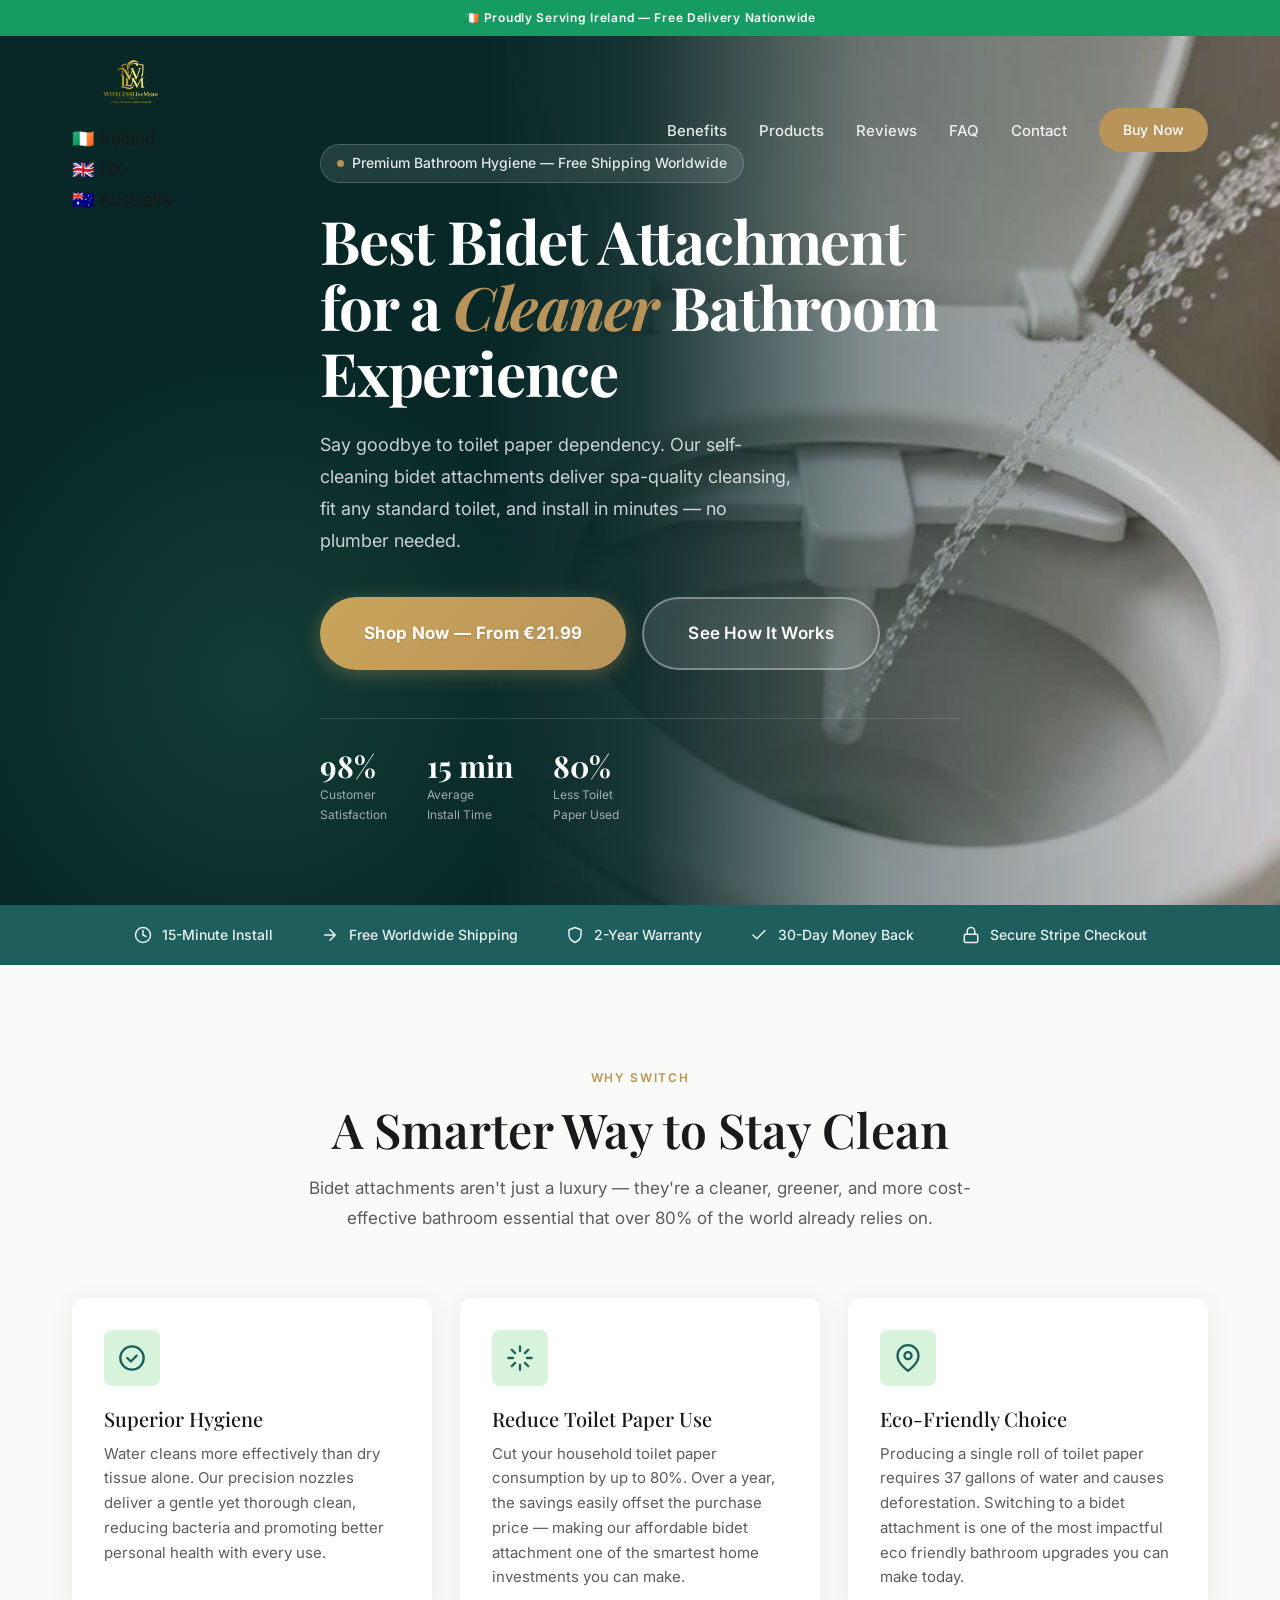
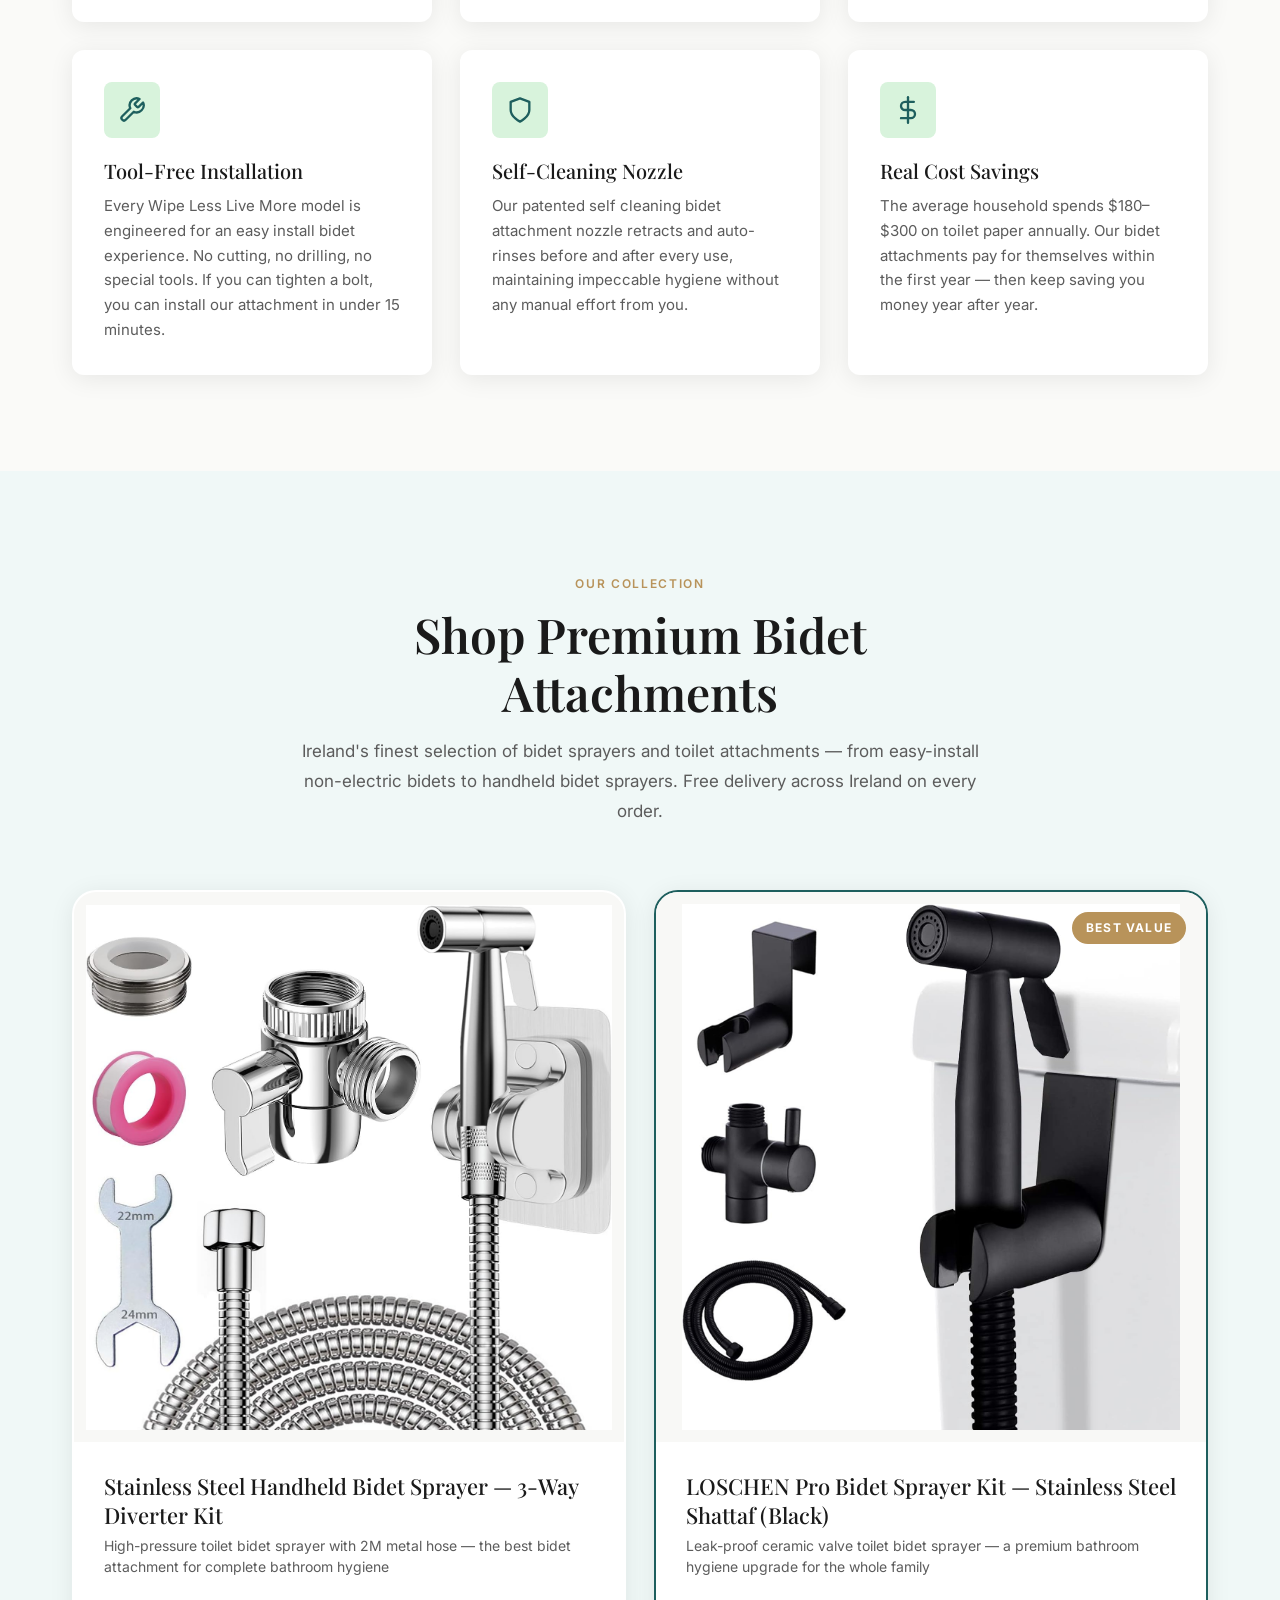
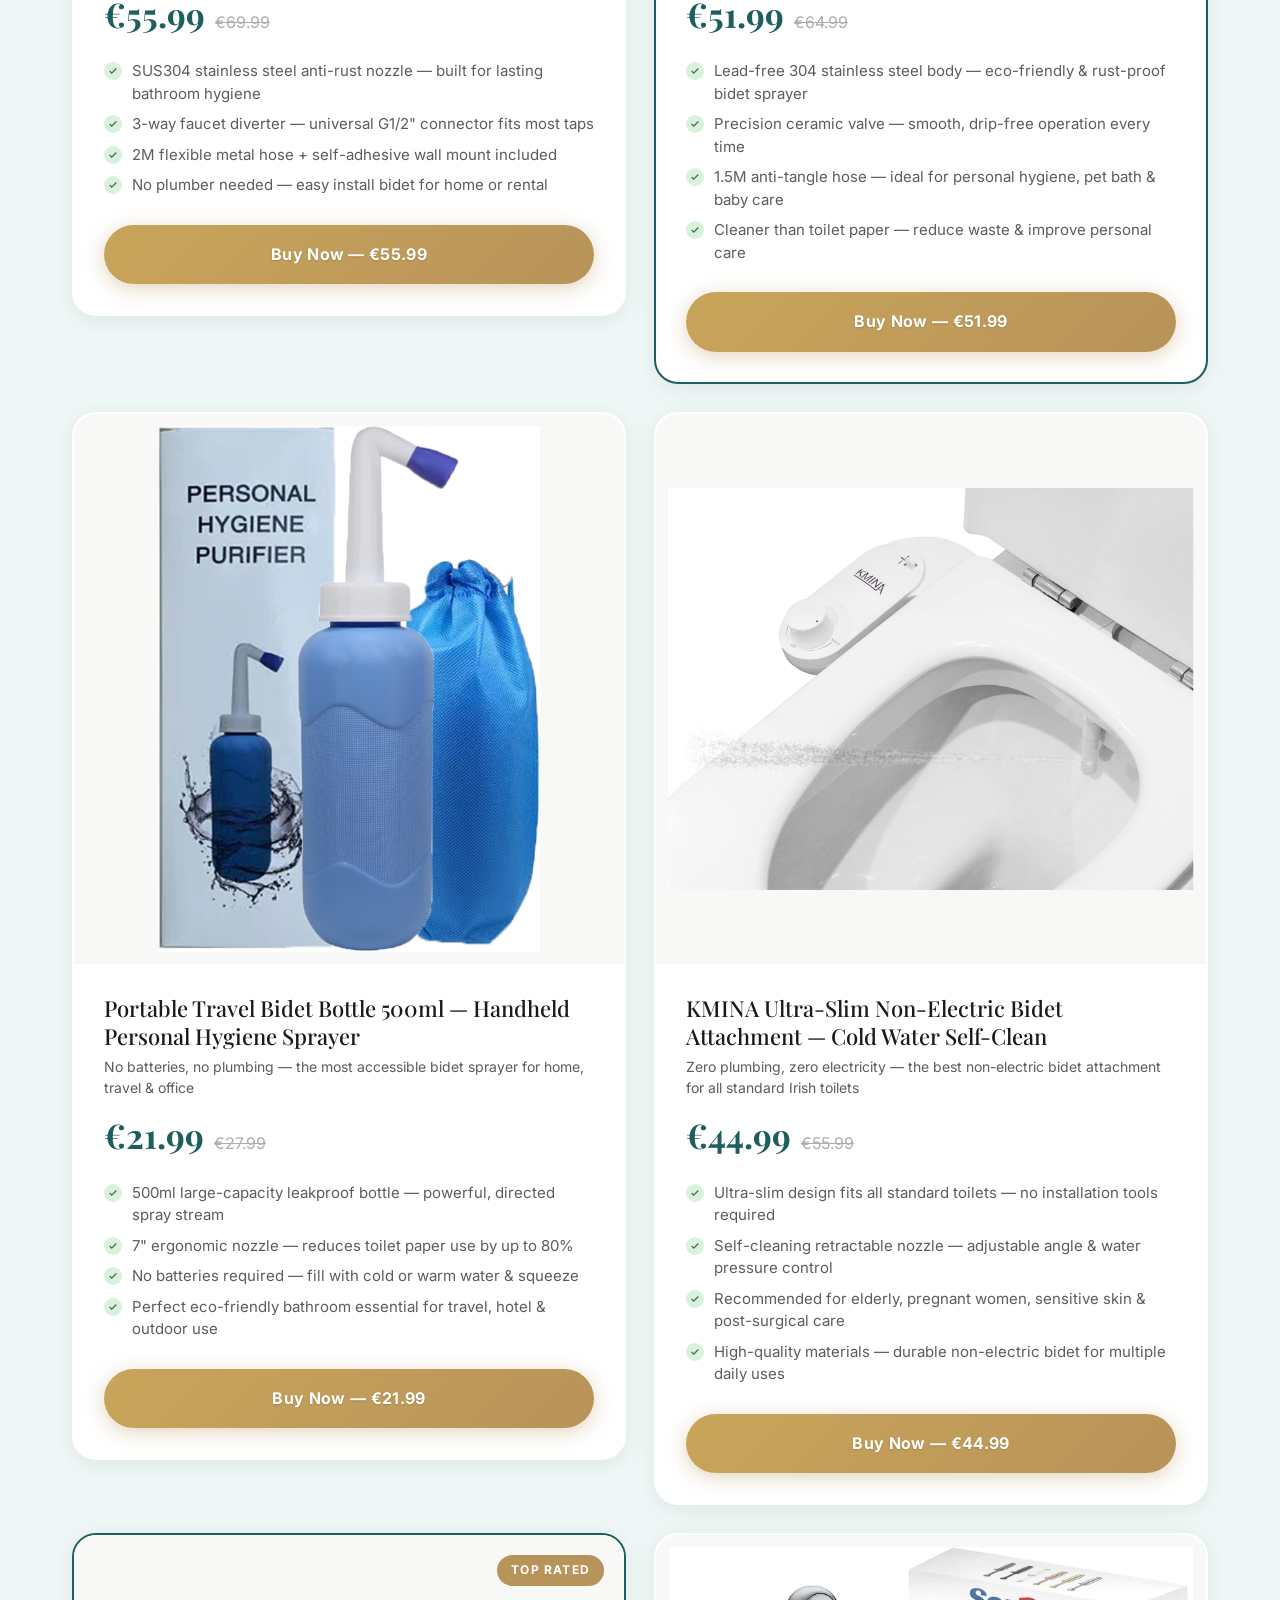
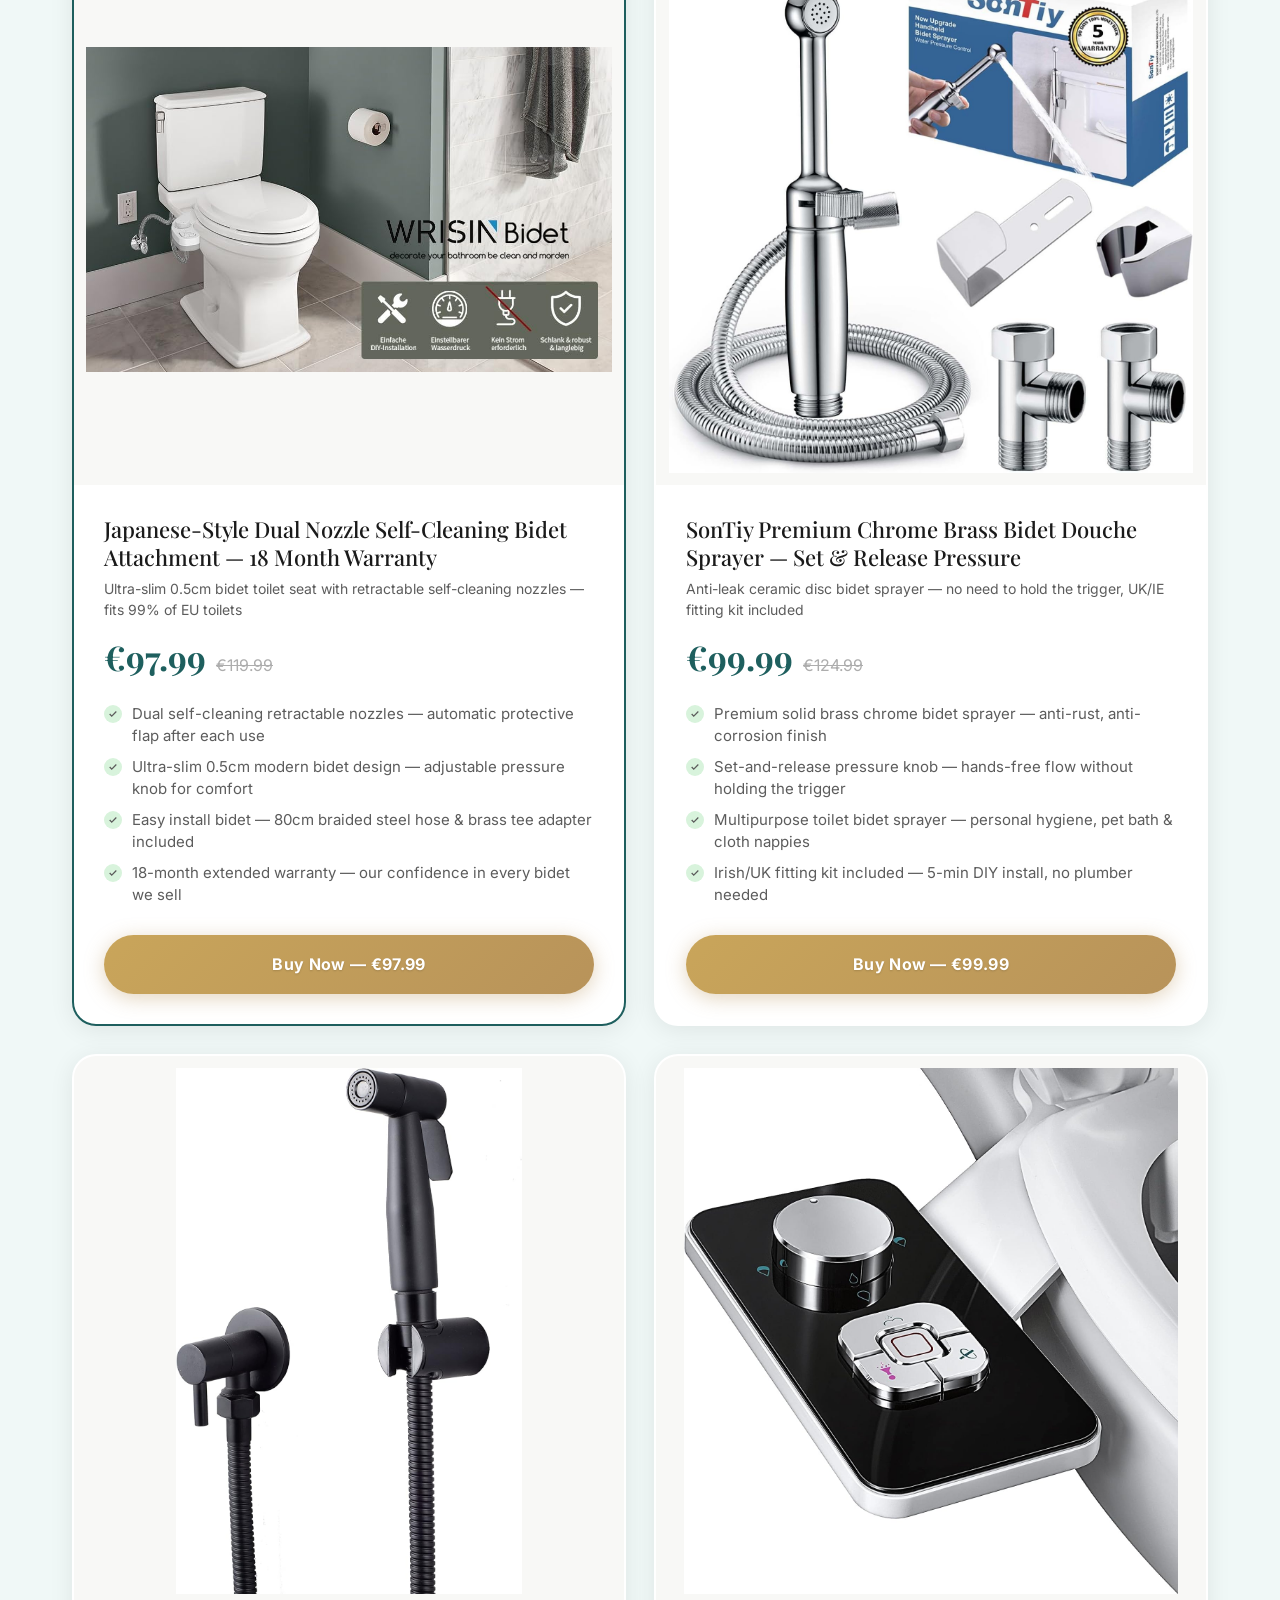
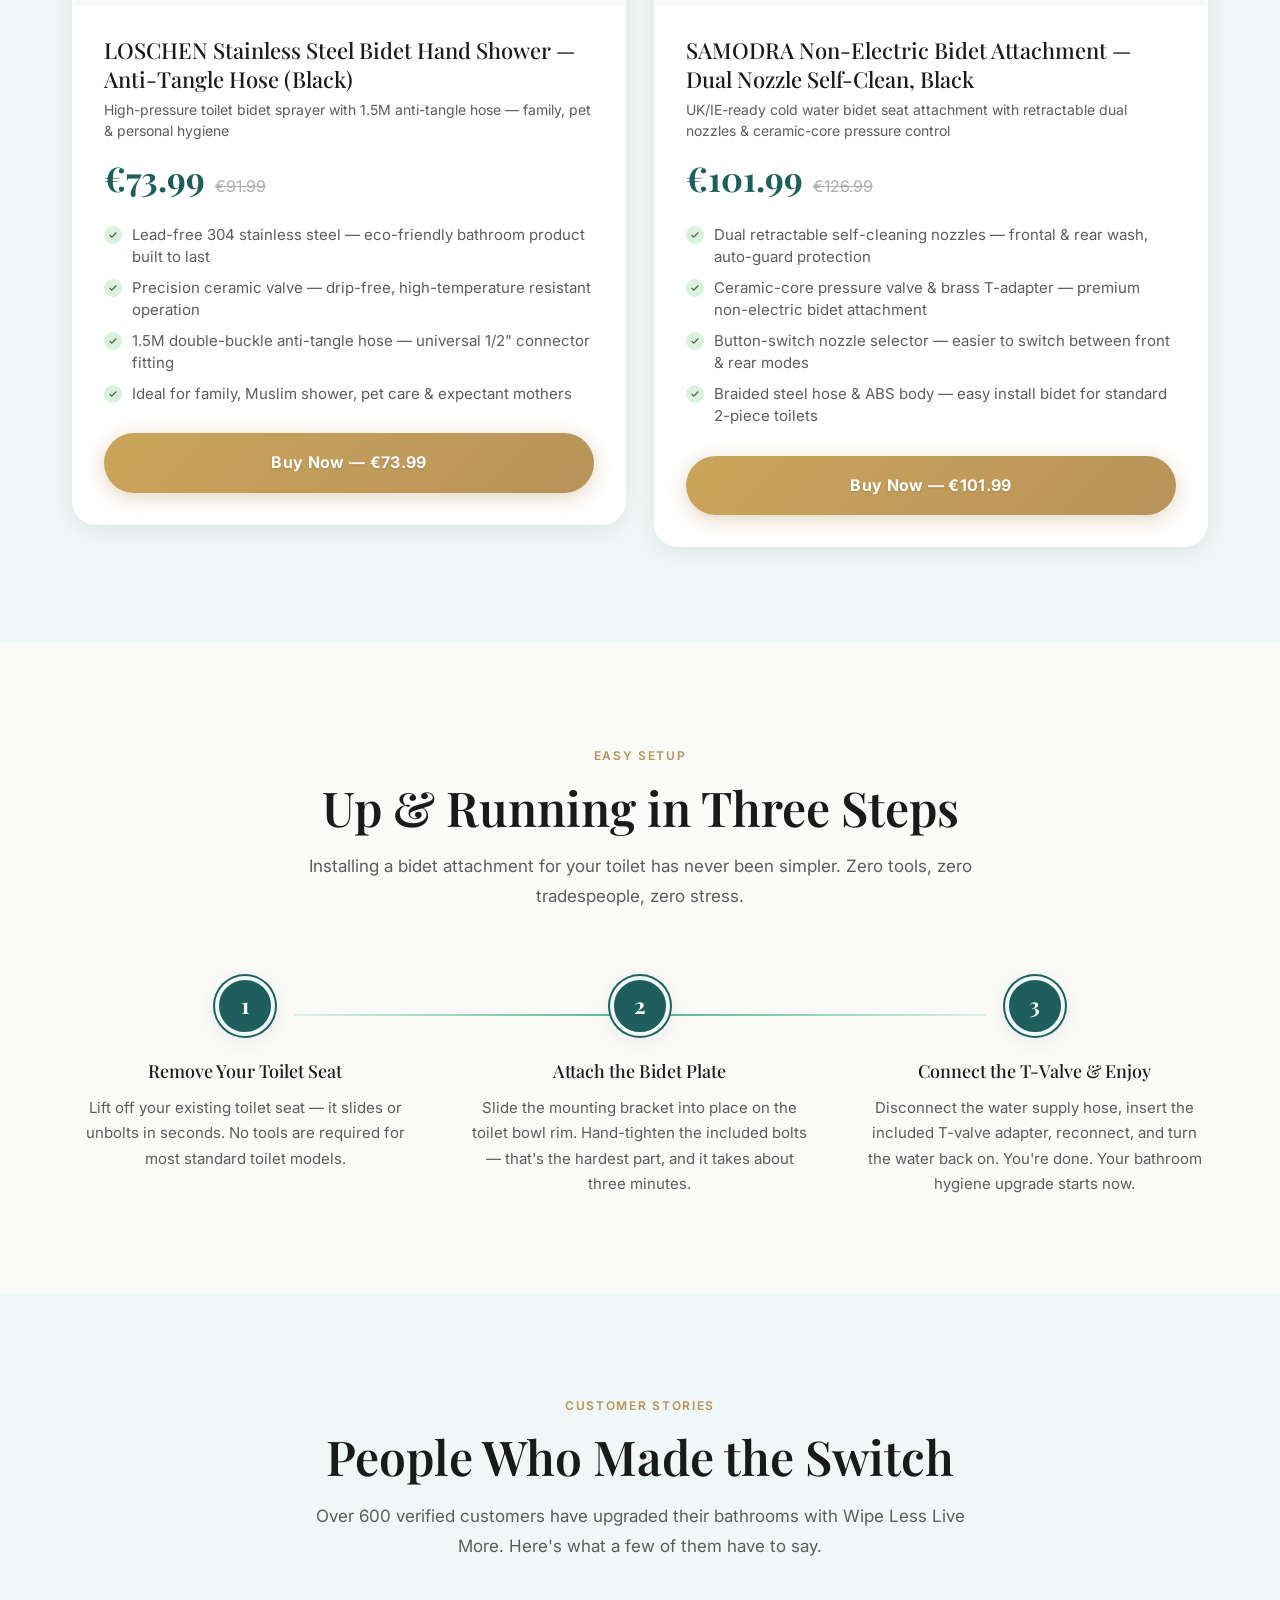
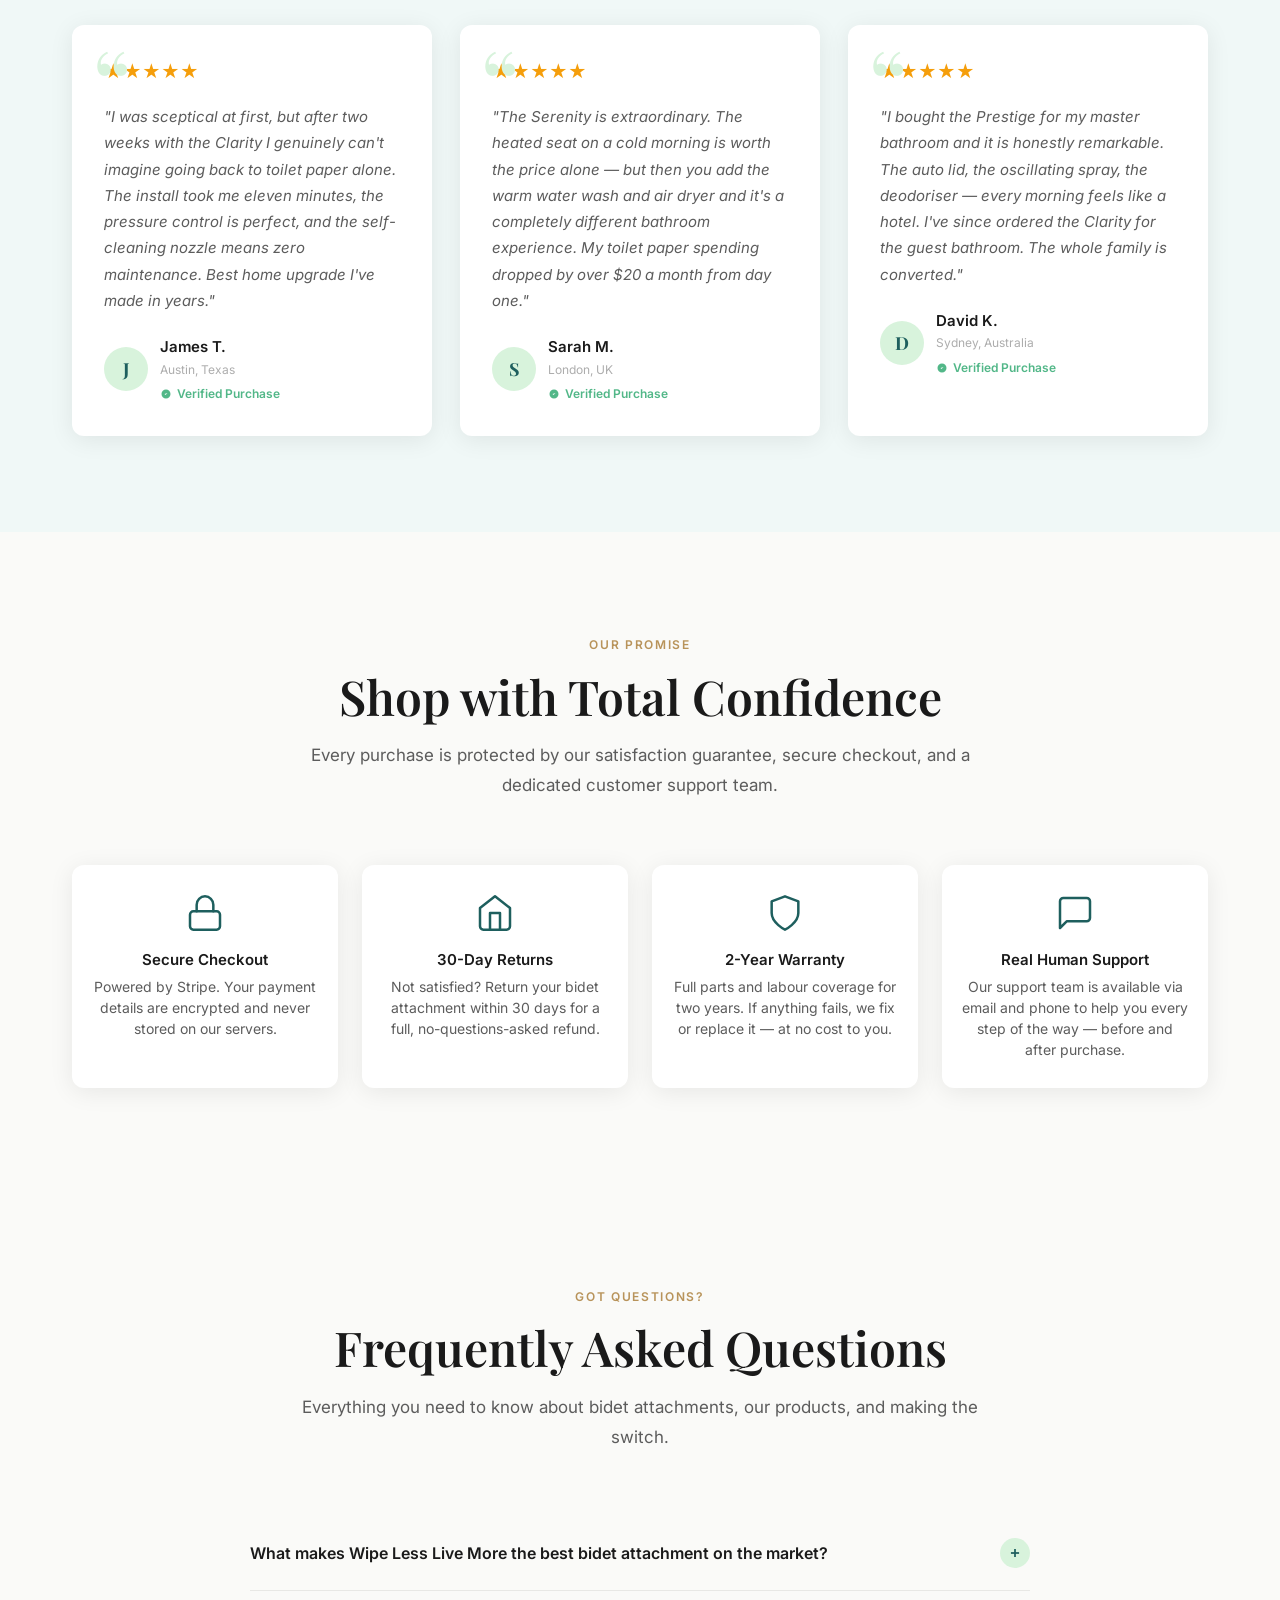
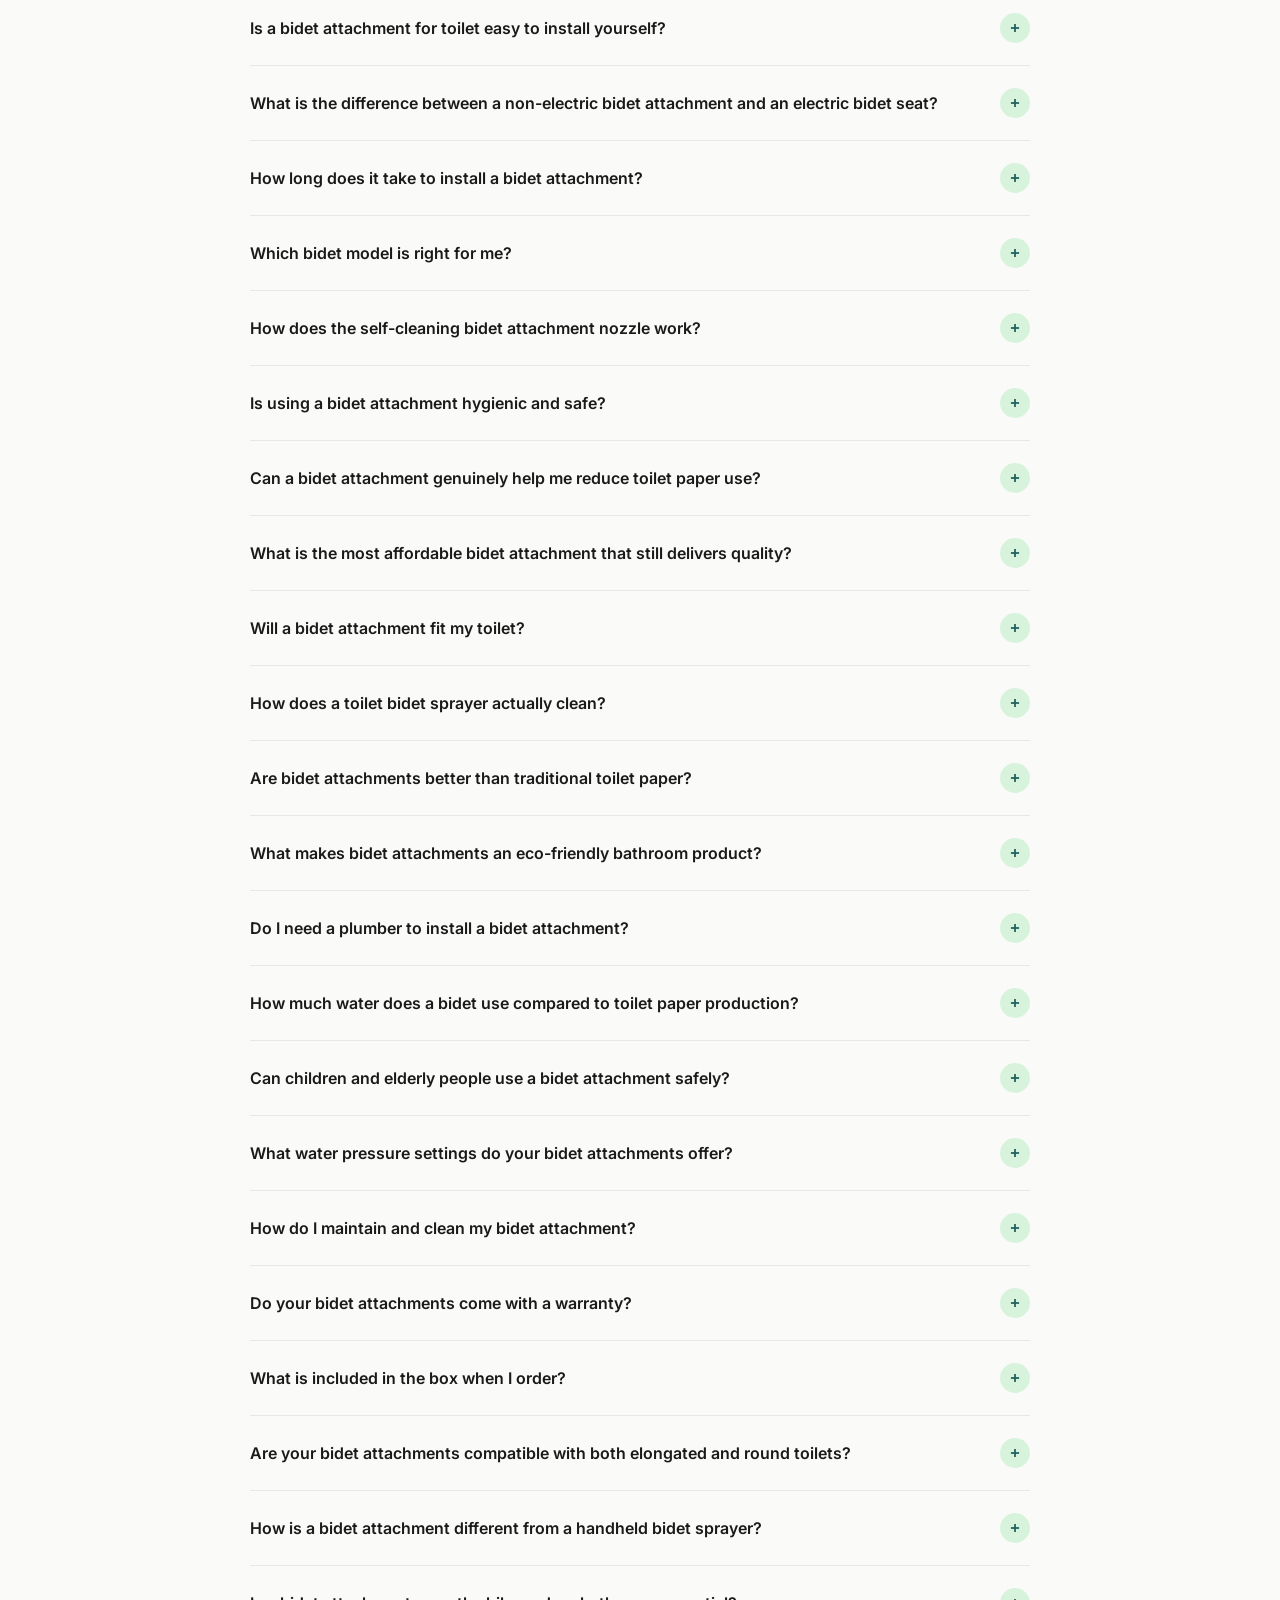
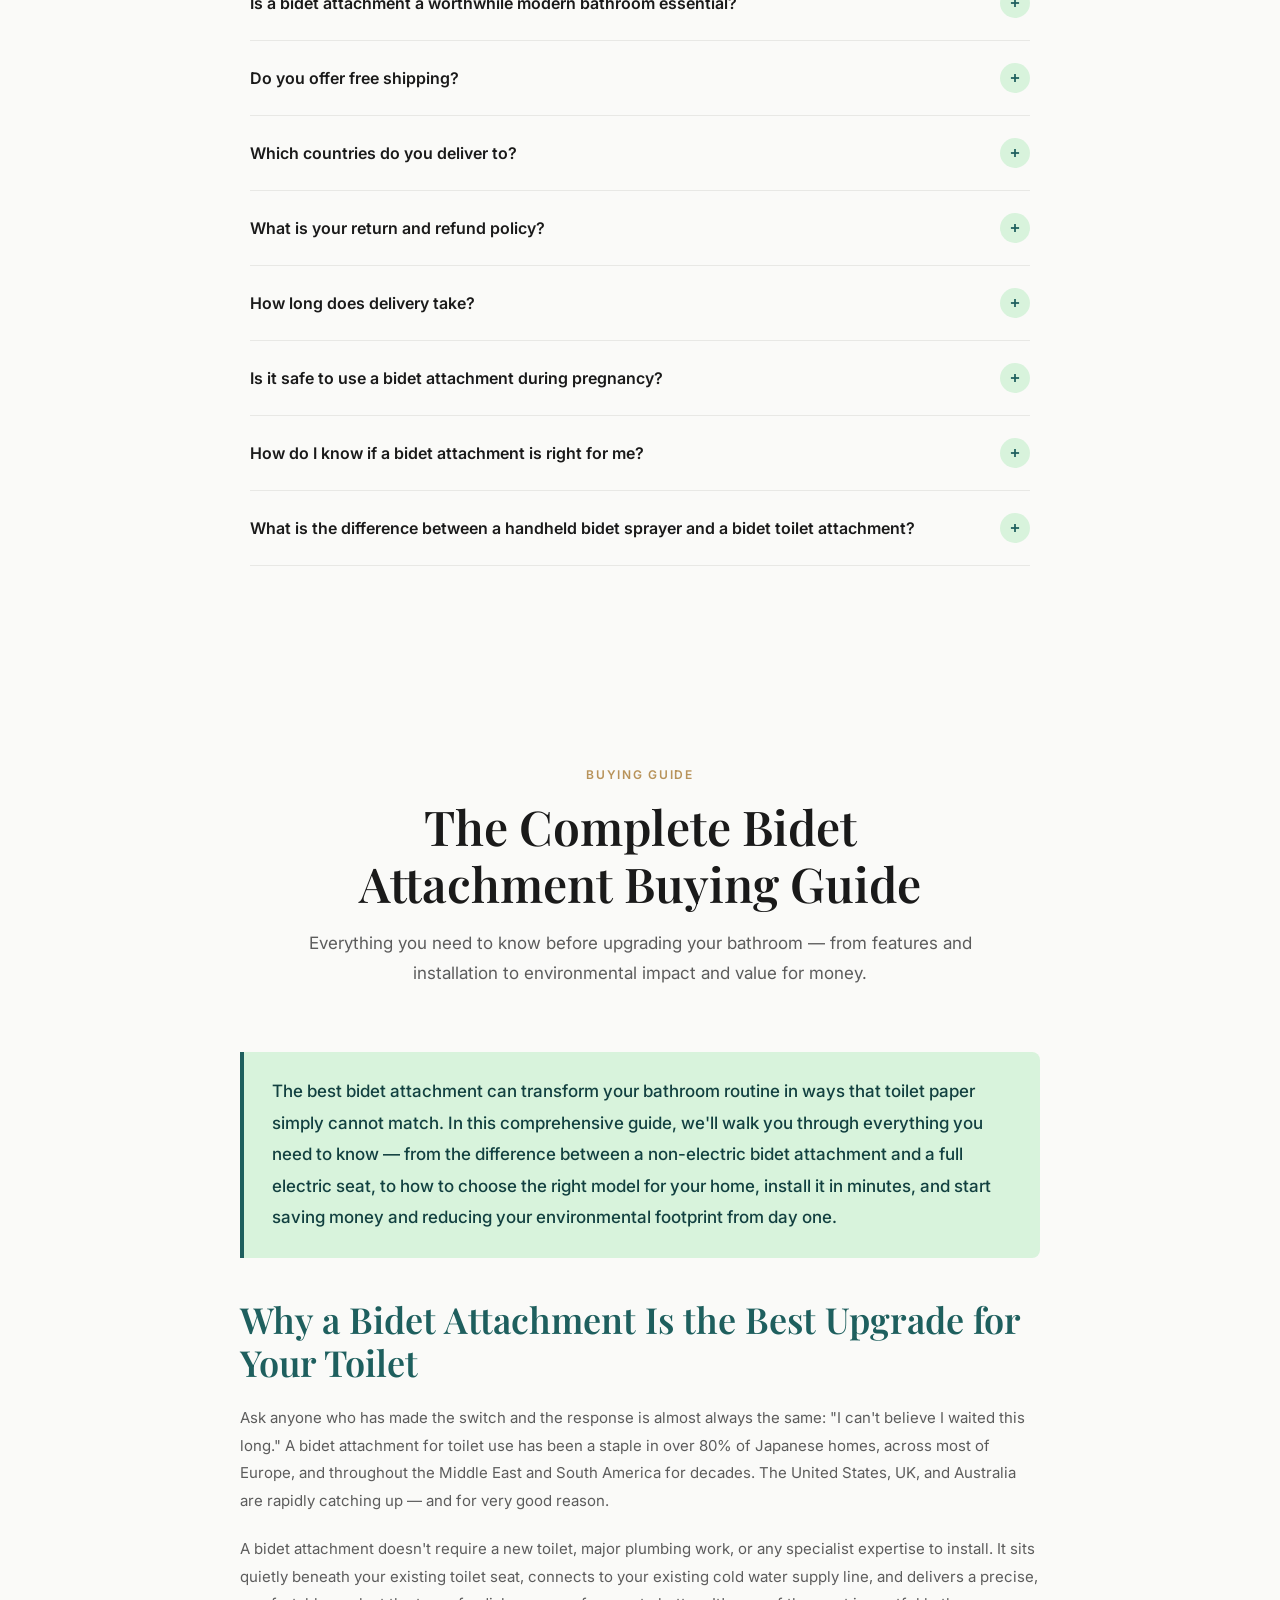
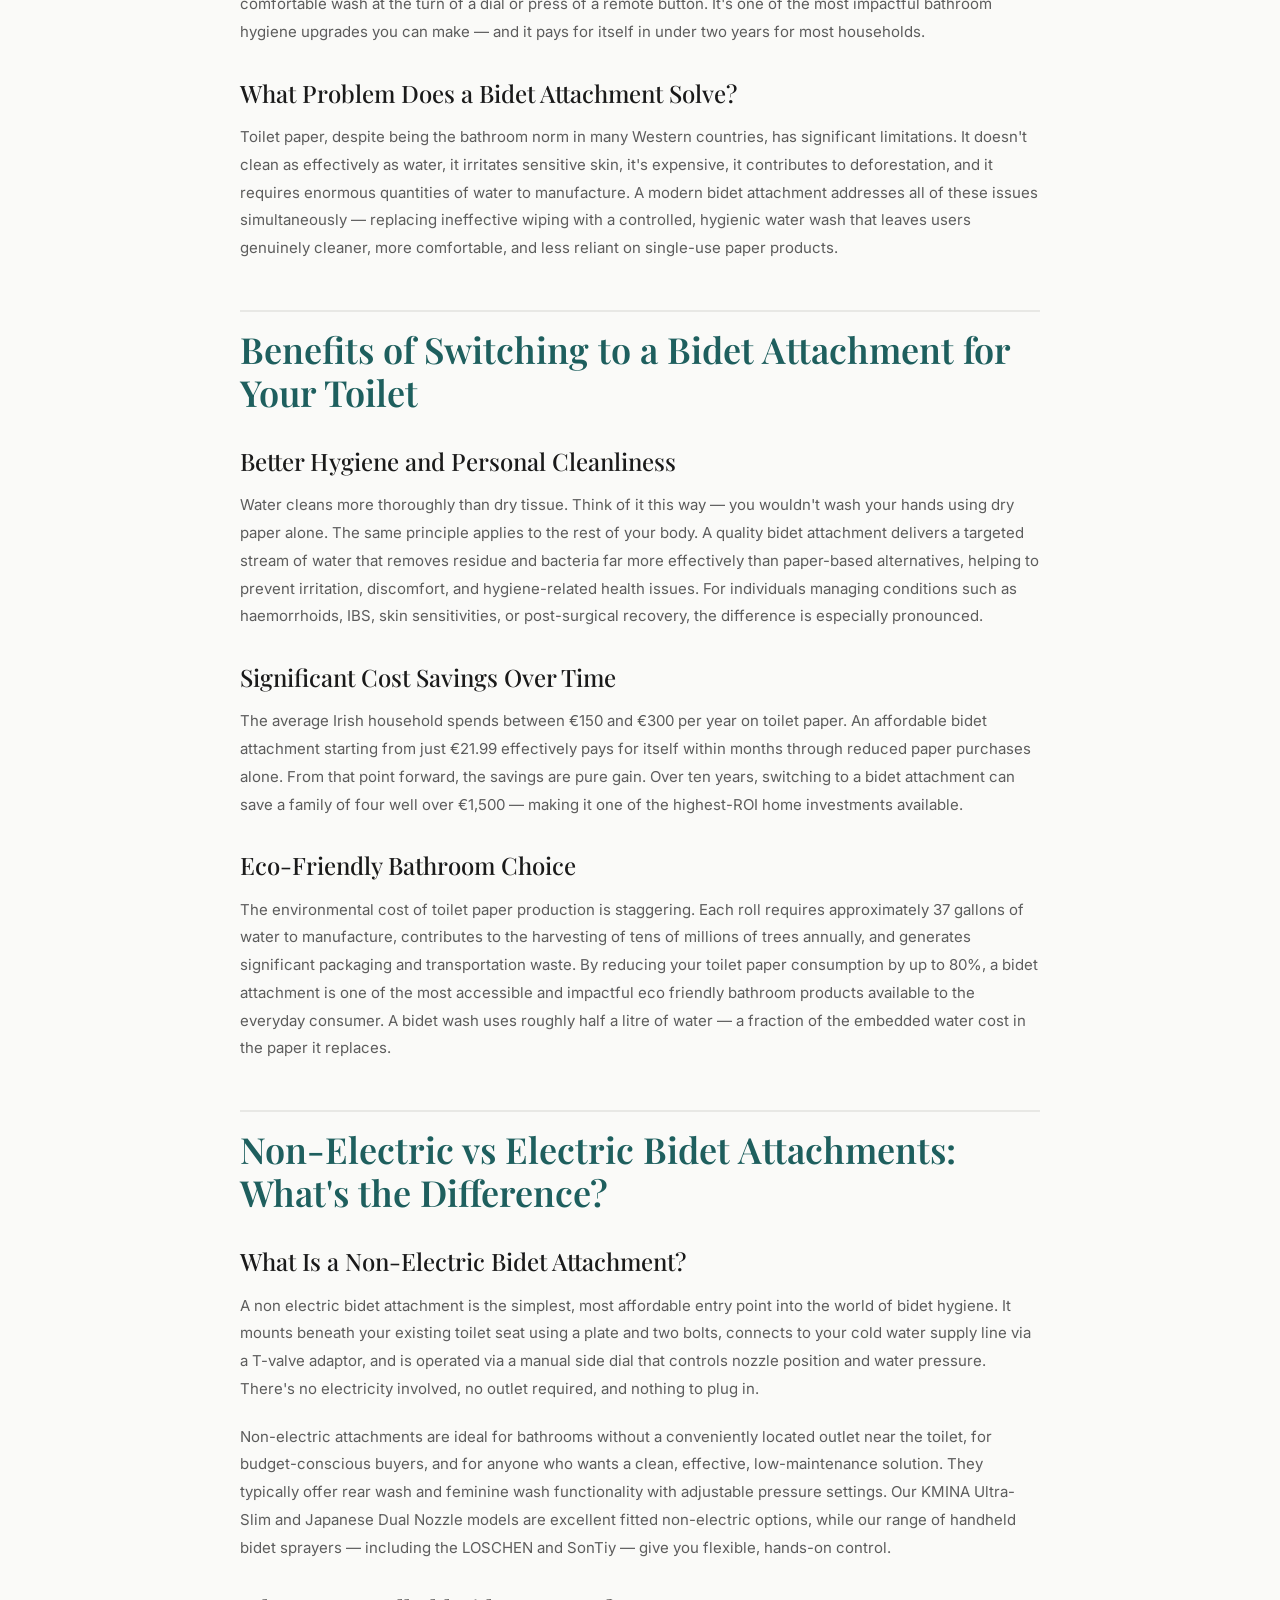
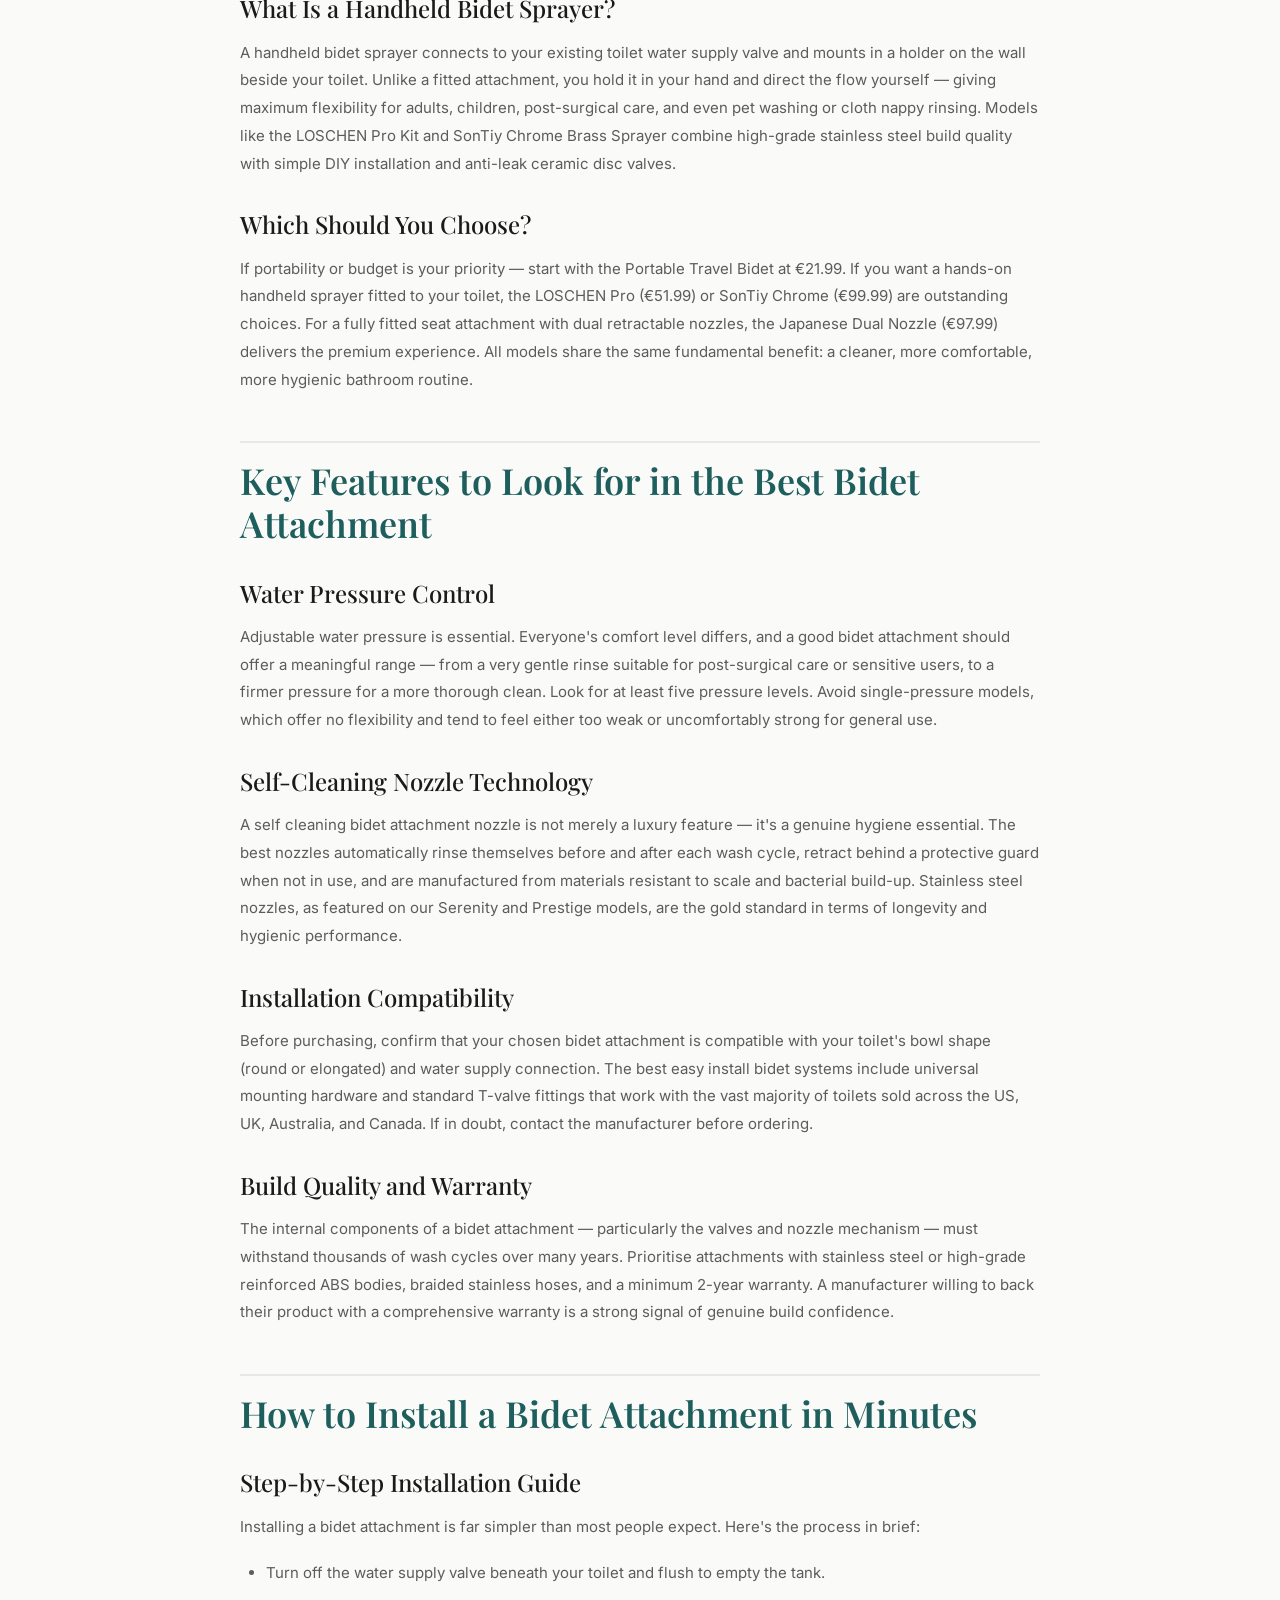
==== index.html @ 5963540c "Update index.html" ====
<!DOCTYPE html>
<html lang="en">
<head>
  <meta charset="UTF-8">
  <meta name="viewport" content="width=device-width, initial-scale=1.0, viewport-fit=cover">
  <meta name="robots" content="index, follow">
  <meta name="theme-color" content="#1E5F5E">
  <link rel="canonical" href="https://wipelesslivemore.org/">

  <title>Best Bidet Attachment | Wipe Less Live More — Premium Bidet Upgrades</title>
  <meta name="description" content="Discover the best bidet attachment for your toilet. Wipe Less Live More offers self-cleaning, easy-install bidet attachments that reduce toilet paper use and upgrade your bathroom hygiene. Delivered to Ireland — from €21.99.">
  <meta name="keywords" content="best bidet attachment, bidet attachment for toilet, non electric bidet attachment, affordable bidet attachment, easy install bidet, self cleaning bidet attachment, eco friendly bathroom products, reduce toilet paper use, modern bathroom essentials, toilet bidet sprayer">

  <!-- Open Graph -->
  <meta property="og:type"        content="website">
  <meta property="og:url"         content="https://wipelesslivemore.org/">
  <meta property="og:title"       content="Best Bidet Attachment | Wipe Less Live More">
  <meta property="og:description" content="Premium self-cleaning bidet attachments for every toilet. Easy install, eco-friendly, and built to last. Upgrade your bathroom hygiene today.">
  <meta property="og:image"       content="https://wipelesslivemore.org/assets/og-image.jpg">
  <meta property="og:site_name"   content="Wipe Less Live More">

  <!-- Twitter Card -->
  <meta name="twitter:card"        content="summary_large_image">
  <meta name="twitter:title"       content="Best Bidet Attachment | Wipe Less Live More">
  <meta name="twitter:description" content="Premium self-cleaning bidet attachments. Easy install, eco-friendly, built to last.">
  <meta name="twitter:image"       content="https://wipelesslivemore.org/assets/og-image.jpg">

  <link rel="stylesheet" href="styles.css">
  <link rel="icon" type="image/svg+xml" href="data:image/svg+xml,<svg xmlns='http://www.w3.org/2000/svg' viewBox='0 0 32 32'><rect width='32' height='32' rx='8' fill='%231E5F5E'/><text y='24' font-size='22' x='4'>💧</text></svg>">

  <!-- Schema.org Structured Data -->
  <script type="application/ld+json">
  {
    "@context": "https://schema.org",
    "@graph": [
      {
        "@type": "Organization",
        "@id": "https://wipelesslivemore.org/#organization",
        "name": "Wipe Less Live More",
        "url": "https://wipelesslivemore.org",
        "logo": "https://wipelesslivemore.org/assets/logo.png",
        "contactPoint": {
          "@type": "ContactPoint",
          "contactType": "customer service",
          "email": "bumsupport@wipelesslivemore.org",
          "availableLanguage": "English"
        },
        "address": {
          "@type": "PostalAddress",
          "streetAddress": "First Floor, 6 Grafton Street Lower",
          "addressLocality": "Dublin",
          "postalCode": "D02 HX31",
          "addressCountry": "IE"
        },
        "sameAs": []
      },
      {
        "@type": "WebSite",
        "@id": "https://wipelesslivemore.org/#website",
        "url": "https://wipelesslivemore.org",
        "name": "Wipe Less Live More",
        "publisher": { "@id": "https://wipelesslivemore.org/#organization" }
      },
      {
        "@type": "Product",
        "name": "Portable Travel Bidet Bottle 500ml — Handheld Personal Hygiene Sprayer",
        "description": "500ml leakproof travel bidet bottle with ergonomic nozzle. No batteries, no plumbing — the most accessible bidet sprayer for home and travel.",
        "brand": { "@type": "Brand", "name": "Wipe Less Live More" },
        "offers": {
          "@type": "Offer",
          "price": "21.99",
          "priceCurrency": "EUR",
          "availability": "https://schema.org/InStock",
          "url": "https://buy.stripe.com/test_8x26oJa8Tc7v7yS9bWd3i05"
        },
        "aggregateRating": {
          "@type": "AggregateRating",
          "ratingValue": "4.7",
          "reviewCount": "284"
        }
      },
      {
        "@type": "Product",
        "name": "LOSCHEN Pro Bidet Sprayer Kit — Stainless Steel Shattaf (Black)",
        "description": "Lead-free 304 stainless steel bidet sprayer with precision ceramic valve, leak-proof design, and 1.5M anti-tangle hose. Best value bidet kit.",
        "brand": { "@type": "Brand", "name": "Wipe Less Live More" },
        "offers": {
          "@type": "Offer",
          "price": "51.99",
          "priceCurrency": "EUR",
          "availability": "https://schema.org/InStock",
          "url": "https://buy.stripe.com/test_dRmeVfch1efD1au87Sd3i06"
        },
        "aggregateRating": {
          "@type": "AggregateRating",
          "ratingValue": "4.8",
          "reviewCount": "431"
        }
      },
      {
        "@type": "Product",
        "name": "Japanese-Style Dual Nozzle Self-Cleaning Bidet Attachment — 18 Month Warranty",
        "description": "Ultra-slim 0.5cm Japanese bidet attachment with dual retractable self-cleaning nozzles. Fits 99% of EU toilets. 18-month warranty included.",
        "brand": { "@type": "Brand", "name": "Wipe Less Live More" },
        "offers": {
          "@type": "Offer",
          "price": "97.99",
          "priceCurrency": "EUR",
          "availability": "https://schema.org/InStock",
          "url": "https://buy.stripe.com/test_14AaEZdl57RfbP8fAkd3i03"
        },
        "aggregateRating": {
          "@type": "AggregateRating",
          "ratingValue": "4.9",
          "reviewCount": "198"
        }
      },
      {
        "@type": "FAQPage",
        "mainEntity": [
          {"@type":"Question","name":"What makes Wipe Less Live More the best bidet attachment on the market?","acceptedAnswer":{"@type":"Answer","text":"Wipe Less Live More combines premium materials, precision engineering, and effortless installation to deliver one of the best bidet attachment experiences available. Every model features a self-cleaning nozzle, adjustable water pressure, and a universal design compatible with virtually any standard toilet."}},
          {"@type":"Question","name":"Is a bidet attachment for toilet easy to install?","acceptedAnswer":{"@type":"Answer","text":"Absolutely. Our bidet attachments are designed as a true easy install bidet system — no plumber, no power tools, no complex plumbing required. Most customers complete installation in under 15 minutes using only the hardware included in the box."}},
          {"@type":"Question","name":"What is the difference between a non-electric bidet attachment and an electric bidet seat?","acceptedAnswer":{"@type":"Answer","text":"A non electric bidet attachment fits beneath your existing toilet seat, uses water pressure from your existing supply line, and requires zero electricity. An electric bidet seat replaces your toilet seat entirely and adds features like a heated seat, warm water, and air drying powered by a standard outlet."}}
        ]
      }
    ]
  }
  </script>
</head>
<body>

<!-- ═══════════════════════════════════════
     NAVIGATION
═══════════════════════════════════════ -->
<div class="flag-bar" role="banner" aria-label="Serving Ireland">
  <span>🇮🇪 Proudly Serving Ireland — Free Delivery Nationwide</span>
</div>
<nav class="nav" id="mainNav" aria-label="Main navigation">
  <div class="container">
    <div class="nav-inner">
      <div class="nav-left">
        <a href="#" class="nav-logo">
          <img src="logo.png" alt="Wipe Less Live More" class="nav-logo-img">
          <span class="nav-logo-text">Wipe Less Live More</span>
        </a>
        <div class="nav-flags" aria-label="Delivery countries">
          <div class="nav-flag">
            <span class="nav-flag-emoji">🇮🇪</span>
            <span class="nav-flag-label">Ireland</span>
          </div>
          <div class="nav-flag">
            <span class="nav-flag-emoji">🇬🇧</span>
            <span class="nav-flag-label">UK</span>
          </div>
          <div class="nav-flag">
            <span class="nav-flag-emoji">🇦🇺</span>
            <span class="nav-flag-label">Australia</span>
          </div>
        </div>
      </div>
      <ul class="nav-links" role="list">
        <li><a href="#benefits">Benefits</a></li>
        <li><a href="#products">Products</a></li>
        <li><a href="#reviews">Reviews</a></li>
        <li><a href="#faq">FAQ</a></li>
        <li><a href="#contact">Contact</a></li>
        <li><a href="#products" class="btn nav-cta">Buy Now</a></li>
      </ul>
      <button class="hamburger" id="hamburger" aria-label="Open menu" aria-expanded="false">
        <span></span><span></span><span></span>
      </button>
    </div>
  </div>
</nav>

<!-- Mobile Nav Overlay -->
<nav class="mobile-nav" id="mobileNav" aria-label="Mobile navigation">
  <a href="#benefits"  onclick="closeMobileNav()">Benefits</a>
  <a href="#products"  onclick="closeMobileNav()">Products</a>
  <a href="#reviews"   onclick="closeMobileNav()">Reviews</a>
  <a href="#faq"       onclick="closeMobileNav()">FAQ</a>
  <a href="#contact"   onclick="closeMobileNav()">Contact</a>
  <a href="#products" class="mobile-nav-cta">Buy Now</a>
</nav>

<!-- ═══════════════════════════════════════
     HERO
═══════════════════════════════════════ -->
<section class="hero" aria-labelledby="hero-heading">
  <div class="container">
    <div class="hero-inner">
      <div class="hero-content">
        <div class="hero-eyebrow">
          <span class="hero-eyebrow-dot"></span>
          Premium Bathroom Hygiene — Free Shipping Worldwide
        </div>
        <!-- PRIMARY H1 — DO NOT CHANGE TAG -->
        <h1 id="hero-heading">
          Best Bidet Attachment for a <em>Cleaner</em> Bathroom Experience
        </h1>
        <p class="hero-sub">
          Say goodbye to toilet paper dependency. Our self-cleaning bidet attachments deliver spa-quality cleansing, fit any standard toilet, and install in minutes — no plumber needed.
        </p>
        <div class="hero-actions">
          <a href="#products" class="btn btn-accent btn-large">Shop Now — From €21.99</a>
          <a href="#benefits" class="btn btn-ghost btn-large">See How It Works</a>
        </div>
        <div class="hero-stats">
          <div>
            <div class="hero-stat-num">98%</div>
            <div class="hero-stat-label">Customer<br>Satisfaction</div>
          </div>
          <div>
            <div class="hero-stat-num">15 min</div>
            <div class="hero-stat-label">Average<br>Install Time</div>
          </div>
          <div>
            <div class="hero-stat-num">80%</div>
            <div class="hero-stat-label">Less Toilet<br>Paper Used</div>
          </div>
        </div>
      </div>

      <div class="hero-visual">
        <div class="hero-img-wrap">
          <img src="best-bidet-toilet-attachment.jpeg" alt="WipeLess bidet attachment installed on a toilet in a clean modern bathroom" loading="eager" fetchpriority="high">
        </div>
        <div class="hero-badge hero-badge-1" aria-label="2-year warranty included">
          <div class="hero-badge-icon">
            <svg width="20" height="20" viewBox="0 0 24 24" fill="none" stroke="currentColor" stroke-width="2" stroke-linecap="round" stroke-linejoin="round" aria-hidden="true"><path d="M12 22s8-4 8-10V5l-8-3-8 3v7c0 6 8 10 8 10z"/></svg>
          </div>
          <div>
            <div class="hero-badge-title">2-Year Warranty</div>
            <div class="hero-badge-sub">Full coverage included</div>
          </div>
        </div>
        <div class="hero-badge hero-badge-2" aria-label="4.9 star rating from 673 verified reviews">
          <div class="hero-badge-icon">
            <svg width="20" height="20" viewBox="0 0 24 24" fill="#F59E0B" stroke="#F59E0B" stroke-width="1.5" aria-hidden="true"><polygon points="12 2 15.09 8.26 22 9.27 17 14.14 18.18 21.02 12 17.77 5.82 21.02 7 14.14 2 9.27 8.91 8.26 12 2"/></svg>
          </div>
          <div>
            <div class="hero-badge-title">4.9 / 5 Stars</div>
            <div class="hero-badge-sub">673 verified reviews</div>
          </div>
        </div>
      </div>
    </div>
  </div>
</section>

<!-- ═══════════════════════════════════════
     TRUST BAR
═══════════════════════════════════════ -->
<div class="trust-bar" role="list" aria-label="Key selling points">
  <div class="container">
    <div class="trust-bar-inner">
      <div class="trust-item" role="listitem">
        <svg width="18" height="18" viewBox="0 0 24 24" fill="none" stroke="currentColor" stroke-width="2" stroke-linecap="round" stroke-linejoin="round" aria-hidden="true"><circle cx="12" cy="12" r="10"/><polyline points="12 6 12 12 16 14"/></svg>
        15-Minute Install
      </div>
      <div class="trust-item" role="listitem">
        <svg width="18" height="18" viewBox="0 0 24 24" fill="none" stroke="currentColor" stroke-width="2" stroke-linecap="round" stroke-linejoin="round" aria-hidden="true"><path d="M5 12h14M12 5l7 7-7 7"/></svg>
        Free Worldwide Shipping
      </div>
      <div class="trust-item" role="listitem">
        <svg width="18" height="18" viewBox="0 0 24 24" fill="none" stroke="currentColor" stroke-width="2" stroke-linecap="round" stroke-linejoin="round" aria-hidden="true"><path d="M12 22s8-4 8-10V5l-8-3-8 3v7c0 6 8 10 8 10z"/></svg>
        2-Year Warranty
      </div>
      <div class="trust-item" role="listitem">
        <svg width="18" height="18" viewBox="0 0 24 24" fill="none" stroke="currentColor" stroke-width="2" stroke-linecap="round" stroke-linejoin="round" aria-hidden="true"><polyline points="20 6 9 17 4 12"/></svg>
        30-Day Money Back
      </div>
      <div class="trust-item" role="listitem">
        <svg width="18" height="18" viewBox="0 0 24 24" fill="none" stroke="currentColor" stroke-width="2" stroke-linecap="round" stroke-linejoin="round" aria-hidden="true"><rect x="3" y="11" width="18" height="11" rx="2" ry="2"/><path d="M7 11V7a5 5 0 0 1 10 0v4"/></svg>
        Secure Stripe Checkout
      </div>
    </div>
  </div>
</div>

<!-- ═══════════════════════════════════════
     BENEFITS
═══════════════════════════════════════ -->
<section class="section" id="benefits" aria-labelledby="benefits-heading">
  <div class="container">
    <div class="section-header">
      <span class="section-label">Why Switch</span>
      <h2 id="benefits-heading">A Smarter Way to Stay Clean</h2>
      <p>Bidet attachments aren't just a luxury — they're a cleaner, greener, and more cost-effective bathroom essential that over 80% of the world already relies on.</p>
    </div>
    <div class="benefits-grid">
      <div class="benefit-card fade-up">
        <div class="benefit-icon" aria-hidden="true">
          <svg width="28" height="28" viewBox="0 0 24 24" fill="none" stroke="currentColor" stroke-width="2" stroke-linecap="round" stroke-linejoin="round"><path d="M12 22c5.523 0 10-4.477 10-10S17.523 2 12 2 2 6.477 2 12s4.477 10 10 10z"/><path d="M8 12l3 3 5-5"/></svg>
        </div>
        <h3>Superior Hygiene</h3>
        <p>Water cleans more effectively than dry tissue alone. Our precision nozzles deliver a gentle yet thorough clean, reducing bacteria and promoting better personal health with every use.</p>
      </div>
      <div class="benefit-card fade-up">
        <div class="benefit-icon" aria-hidden="true">
          <svg width="28" height="28" viewBox="0 0 24 24" fill="none" stroke="currentColor" stroke-width="2" stroke-linecap="round" stroke-linejoin="round"><path d="M12 2v4M12 18v4M4.93 4.93l2.83 2.83M16.24 16.24l2.83 2.83M2 12h4M18 12h4M4.93 19.07l2.83-2.83M16.24 7.76l2.83-2.83"/></svg>
        </div>
        <h3>Reduce Toilet Paper Use</h3>
        <p>Cut your household toilet paper consumption by up to 80%. Over a year, the savings easily offset the purchase price — making our affordable bidet attachment one of the smartest home investments you can make.</p>
      </div>
      <div class="benefit-card fade-up">
        <div class="benefit-icon" aria-hidden="true">
          <svg width="28" height="28" viewBox="0 0 24 24" fill="none" stroke="currentColor" stroke-width="2" stroke-linecap="round" stroke-linejoin="round"><path d="M21 10c0 7-9 13-9 13s-9-6-9-13a9 9 0 0 1 18 0z"/><circle cx="12" cy="10" r="3"/></svg>
        </div>
        <h3>Eco-Friendly Choice</h3>
        <p>Producing a single roll of toilet paper requires 37 gallons of water and causes deforestation. Switching to a bidet attachment is one of the most impactful eco friendly bathroom upgrades you can make today.</p>
      </div>
      <div class="benefit-card fade-up">
        <div class="benefit-icon" aria-hidden="true">
          <svg width="28" height="28" viewBox="0 0 24 24" fill="none" stroke="currentColor" stroke-width="2" stroke-linecap="round" stroke-linejoin="round"><path d="M14.7 6.3a1 1 0 0 0 0 1.4l1.6 1.6a1 1 0 0 0 1.4 0l3.77-3.77a6 6 0 0 1-7.94 7.94l-6.91 6.91a2.12 2.12 0 0 1-3-3l6.91-6.91a6 6 0 0 1 7.94-7.94l-3.76 3.76z"/></svg>
        </div>
        <h3>Tool-Free Installation</h3>
        <p>Every Wipe Less Live More model is engineered for an easy install bidet experience. No cutting, no drilling, no special tools. If you can tighten a bolt, you can install our attachment in under 15 minutes.</p>
      </div>
      <div class="benefit-card fade-up">
        <div class="benefit-icon" aria-hidden="true">
          <svg width="28" height="28" viewBox="0 0 24 24" fill="none" stroke="currentColor" stroke-width="2" stroke-linecap="round" stroke-linejoin="round"><path d="M12 22s8-4 8-10V5l-8-3-8 3v7c0 6 8 10 8 10z"/></svg>
        </div>
        <h3>Self-Cleaning Nozzle</h3>
        <p>Our patented self cleaning bidet attachment nozzle retracts and auto-rinses before and after every use, maintaining impeccable hygiene without any manual effort from you.</p>
      </div>
      <div class="benefit-card fade-up">
        <div class="benefit-icon" aria-hidden="true">
          <svg width="28" height="28" viewBox="0 0 24 24" fill="none" stroke="currentColor" stroke-width="2" stroke-linecap="round" stroke-linejoin="round"><line x1="12" y1="1" x2="12" y2="23"/><path d="M17 5H9.5a3.5 3.5 0 0 0 0 7h5a3.5 3.5 0 0 1 0 7H6"/></svg>
        </div>
        <h3>Real Cost Savings</h3>
        <p>The average household spends $180–$300 on toilet paper annually. Our bidet attachments pay for themselves within the first year — then keep saving you money year after year.</p>
      </div>
    </div>
  </div>
</section>

<!-- ═══════════════════════════════════════
     PRODUCTS
═══════════════════════════════════════ -->
<section class="section section-alt" id="products" aria-labelledby="products-heading">
  <div class="container">
    <div class="section-header">
      <span class="section-label">Our Collection</span>
      <h2 id="products-heading">Shop Premium Bidet Attachments</h2>
      <p>Ireland's finest selection of bidet sprayers and toilet attachments — from easy-install non-electric bidets to handheld bidet sprayers. Free delivery across Ireland on every order.</p>
    </div>
    <div class="products-grid">

      <!-- Product 1 — Roscid Handheld -->
      <article class="product-card fade-up" aria-labelledby="p1-name">
        <div class="product-img">
          <img src="product-1-a.jpg" alt="Premium handheld bidet sprayer with stainless steel hose and 3-way diverter" onerror="this.parentElement.innerHTML='<div class=\'product-img-placeholder\'><svg width=\'48\' height=\'48\' viewBox=\'0 0 24 24\' fill=\'none\' stroke=\'currentColor\' stroke-width=\'1\'><rect x=\'2\' y=\'7\' width=\'20\' height=\'14\' rx=\'2\'/></svg><span>Image Coming Soon</span></div>'">
        </div>
        <div class="product-body">
          <h3 class="product-name" id="p1-name">Stainless Steel Handheld Bidet Sprayer — 3-Way Diverter Kit</h3>
          <p class="product-tagline">High-pressure toilet bidet sprayer with 2M metal hose — the best bidet attachment for complete bathroom hygiene</p>
          <div class="product-price" aria-label="Price: €55.99">
            <span class="price-current">€55.99</span>
            <span class="price-original">€69.99</span>
          </div>
          <ul class="product-features">
            <li><span class="check-icon" aria-hidden="true"><svg width="10" height="10" viewBox="0 0 24 24" fill="none" stroke="currentColor" stroke-width="3"><polyline points="20 6 9 17 4 12"/></svg></span>SUS304 stainless steel anti-rust nozzle — built for lasting bathroom hygiene</li>
            <li><span class="check-icon" aria-hidden="true"><svg width="10" height="10" viewBox="0 0 24 24" fill="none" stroke="currentColor" stroke-width="3"><polyline points="20 6 9 17 4 12"/></svg></span>3-way faucet diverter — universal G1/2" connector fits most taps</li>
            <li><span class="check-icon" aria-hidden="true"><svg width="10" height="10" viewBox="0 0 24 24" fill="none" stroke="currentColor" stroke-width="3"><polyline points="20 6 9 17 4 12"/></svg></span>2M flexible metal hose + self-adhesive wall mount included</li>
            <li><span class="check-icon" aria-hidden="true"><svg width="10" height="10" viewBox="0 0 24 24" fill="none" stroke="currentColor" stroke-width="3"><polyline points="20 6 9 17 4 12"/></svg></span>No plumber needed — easy install bidet for home or rental</li>
          </ul>
          <a href="https://buy.stripe.com/test_00w8wR2Gr4F38CW0Fqd3i07" class="btn btn-accent btn-full">Buy Now — €55.99</a>
        </div>
      </article>

      <!-- Product 2 — LOSCHEN Black Kit -->
      <article class="product-card featured fade-up" aria-labelledby="p2-name">
        <span class="product-badge-tag">Best Value</span>
        <div class="product-img">
          <img src="product-2-a.jpg" alt="LOSCHEN black stainless steel bidet sprayer shattaf kit" onerror="this.parentElement.innerHTML='<div class=\'product-img-placeholder\'><svg width=\'48\' height=\'48\' viewBox=\'0 0 24 24\' fill=\'none\' stroke=\'currentColor\' stroke-width=\'1\'><rect x=\'2\' y=\'7\' width=\'20\' height=\'14\' rx=\'2\'/></svg><span>Image Coming Soon</span></div>'">
        </div>
        <div class="product-body">
          <h3 class="product-name" id="p2-name">LOSCHEN Pro Bidet Sprayer Kit — Stainless Steel Shattaf (Black)</h3>
          <p class="product-tagline">Leak-proof ceramic valve toilet bidet sprayer — a premium bathroom hygiene upgrade for the whole family</p>
          <div class="product-price" aria-label="Price: €51.99">
            <span class="price-current">€51.99</span>
            <span class="price-original">€64.99</span>
          </div>
          <ul class="product-features">
            <li><span class="check-icon" aria-hidden="true"><svg width="10" height="10" viewBox="0 0 24 24" fill="none" stroke="currentColor" stroke-width="3"><polyline points="20 6 9 17 4 12"/></svg></span>Lead-free 304 stainless steel body — eco-friendly &amp; rust-proof bidet sprayer</li>
            <li><span class="check-icon" aria-hidden="true"><svg width="10" height="10" viewBox="0 0 24 24" fill="none" stroke="currentColor" stroke-width="3"><polyline points="20 6 9 17 4 12"/></svg></span>Precision ceramic valve — smooth, drip-free operation every time</li>
            <li><span class="check-icon" aria-hidden="true"><svg width="10" height="10" viewBox="0 0 24 24" fill="none" stroke="currentColor" stroke-width="3"><polyline points="20 6 9 17 4 12"/></svg></span>1.5M anti-tangle hose — ideal for personal hygiene, pet bath &amp; baby care</li>
            <li><span class="check-icon" aria-hidden="true"><svg width="10" height="10" viewBox="0 0 24 24" fill="none" stroke="currentColor" stroke-width="3"><polyline points="20 6 9 17 4 12"/></svg></span>Cleaner than toilet paper — reduce waste &amp; improve personal care</li>
          </ul>
          <a href="https://buy.stripe.com/test_dRmeVfch1efD1au87Sd3i06" class="btn btn-accent btn-full">Buy Now — €51.99</a>
        </div>
      </article>

      <!-- Product 3 — Portable Travel Bidet -->
      <article class="product-card fade-up" aria-labelledby="p3-name">
        <div class="product-img">
          <img src="product-3-a.jpg" alt="Portable travel bidet bottle 500ml for personal hygiene on the go" onerror="this.parentElement.innerHTML='<div class=\'product-img-placeholder\'><svg width=\'48\' height=\'48\' viewBox=\'0 0 24 24\' fill=\'none\' stroke=\'currentColor\' stroke-width=\'1\'><rect x=\'2\' y=\'7\' width=\'20\' height=\'14\' rx=\'2\'/></svg><span>Image Coming Soon</span></div>'">
        </div>
        <div class="product-body">
          <h3 class="product-name" id="p3-name">Portable Travel Bidet Bottle 500ml — Handheld Personal Hygiene Sprayer</h3>
          <p class="product-tagline">No batteries, no plumbing — the most accessible bidet sprayer for home, travel &amp; office</p>
          <div class="product-price" aria-label="Price: €21.99">
            <span class="price-current">€21.99</span>
            <span class="price-original">€27.99</span>
          </div>
          <ul class="product-features">
            <li><span class="check-icon" aria-hidden="true"><svg width="10" height="10" viewBox="0 0 24 24" fill="none" stroke="currentColor" stroke-width="3"><polyline points="20 6 9 17 4 12"/></svg></span>500ml large-capacity leakproof bottle — powerful, directed spray stream</li>
            <li><span class="check-icon" aria-hidden="true"><svg width="10" height="10" viewBox="0 0 24 24" fill="none" stroke="currentColor" stroke-width="3"><polyline points="20 6 9 17 4 12"/></svg></span>7" ergonomic nozzle — reduces toilet paper use by up to 80%</li>
            <li><span class="check-icon" aria-hidden="true"><svg width="10" height="10" viewBox="0 0 24 24" fill="none" stroke="currentColor" stroke-width="3"><polyline points="20 6 9 17 4 12"/></svg></span>No batteries required — fill with cold or warm water &amp; squeeze</li>
            <li><span class="check-icon" aria-hidden="true"><svg width="10" height="10" viewBox="0 0 24 24" fill="none" stroke="currentColor" stroke-width="3"><polyline points="20 6 9 17 4 12"/></svg></span>Perfect eco-friendly bathroom essential for travel, hotel &amp; outdoor use</li>
          </ul>
          <a href="https://buy.stripe.com/test_8x26oJa8Tc7v7yS9bWd3i05" class="btn btn-accent btn-full">Buy Now — €21.99</a>
        </div>
      </article>

      <!-- Product 4 — KMINA Cold Water -->
      <article class="product-card fade-up" aria-labelledby="p4-name">
        <div class="product-img">
          <img src="product-4-a.jpg" alt="KMINA ultra-slim non-electric cold water bidet toilet attachment" onerror="this.parentElement.innerHTML='<div class=\'product-img-placeholder\'><svg width=\'48\' height=\'48\' viewBox=\'0 0 24 24\' fill=\'none\' stroke=\'currentColor\' stroke-width=\'1\'><rect x=\'2\' y=\'7\' width=\'20\' height=\'14\' rx=\'2\'/></svg><span>Image Coming Soon</span></div>'">
        </div>
        <div class="product-body">
          <h3 class="product-name" id="p4-name">KMINA Ultra-Slim Non-Electric Bidet Attachment — Cold Water Self-Clean</h3>
          <p class="product-tagline">Zero plumbing, zero electricity — the best non-electric bidet attachment for all standard Irish toilets</p>
          <div class="product-price" aria-label="Price: €44.99">
            <span class="price-current">€44.99</span>
            <span class="price-original">€55.99</span>
          </div>
          <ul class="product-features">
            <li><span class="check-icon" aria-hidden="true"><svg width="10" height="10" viewBox="0 0 24 24" fill="none" stroke="currentColor" stroke-width="3"><polyline points="20 6 9 17 4 12"/></svg></span>Ultra-slim design fits all standard toilets — no installation tools required</li>
            <li><span class="check-icon" aria-hidden="true"><svg width="10" height="10" viewBox="0 0 24 24" fill="none" stroke="currentColor" stroke-width="3"><polyline points="20 6 9 17 4 12"/></svg></span>Self-cleaning retractable nozzle — adjustable angle &amp; water pressure control</li>
            <li><span class="check-icon" aria-hidden="true"><svg width="10" height="10" viewBox="0 0 24 24" fill="none" stroke="currentColor" stroke-width="3"><polyline points="20 6 9 17 4 12"/></svg></span>Recommended for elderly, pregnant women, sensitive skin &amp; post-surgical care</li>
            <li><span class="check-icon" aria-hidden="true"><svg width="10" height="10" viewBox="0 0 24 24" fill="none" stroke="currentColor" stroke-width="3"><polyline points="20 6 9 17 4 12"/></svg></span>High-quality materials — durable non-electric bidet for multiple daily uses</li>
          </ul>
          <a href="https://buy.stripe.com/test_8x29AV0yjfjH5qKgEod3i04" class="btn btn-accent btn-full">Buy Now — €44.99</a>
        </div>
      </article>

      <!-- Product 5 — WRISIN Japanese -->
      <article class="product-card featured fade-up" aria-labelledby="p5-name">
        <span class="product-badge-tag">Top Rated</span>
        <div class="product-img">
          <img src="product-5-a.jpg" alt="Japanese style dual nozzle self-cleaning bidet toilet seat attachment" onerror="this.parentElement.innerHTML='<div class=\'product-img-placeholder\'><svg width=\'48\' height=\'48\' viewBox=\'0 0 24 24\' fill=\'none\' stroke=\'currentColor\' stroke-width=\'1\'><rect x=\'2\' y=\'7\' width=\'20\' height=\'14\' rx=\'2\'/></svg><span>Image Coming Soon</span></div>'">
        </div>
        <div class="product-body">
          <h3 class="product-name" id="p5-name">Japanese-Style Dual Nozzle Self-Cleaning Bidet Attachment — 18 Month Warranty</h3>
          <p class="product-tagline">Ultra-slim 0.5cm bidet toilet seat with retractable self-cleaning nozzles — fits 99% of EU toilets</p>
          <div class="product-price" aria-label="Price: €97.99">
            <span class="price-current">€97.99</span>
            <span class="price-original">€119.99</span>
          </div>
          <ul class="product-features">
            <li><span class="check-icon" aria-hidden="true"><svg width="10" height="10" viewBox="0 0 24 24" fill="none" stroke="currentColor" stroke-width="3"><polyline points="20 6 9 17 4 12"/></svg></span>Dual self-cleaning retractable nozzles — automatic protective flap after each use</li>
            <li><span class="check-icon" aria-hidden="true"><svg width="10" height="10" viewBox="0 0 24 24" fill="none" stroke="currentColor" stroke-width="3"><polyline points="20 6 9 17 4 12"/></svg></span>Ultra-slim 0.5cm modern bidet design — adjustable pressure knob for comfort</li>
            <li><span class="check-icon" aria-hidden="true"><svg width="10" height="10" viewBox="0 0 24 24" fill="none" stroke="currentColor" stroke-width="3"><polyline points="20 6 9 17 4 12"/></svg></span>Easy install bidet — 80cm braided steel hose &amp; brass tee adapter included</li>
            <li><span class="check-icon" aria-hidden="true"><svg width="10" height="10" viewBox="0 0 24 24" fill="none" stroke="currentColor" stroke-width="3"><polyline points="20 6 9 17 4 12"/></svg></span>18-month extended warranty — our confidence in every bidet we sell</li>
          </ul>
          <a href="https://buy.stripe.com/test_14AaEZdl57RfbP8fAkd3i03" class="btn btn-accent btn-full">Buy Now — €97.99</a>
        </div>
      </article>

      <!-- Product 6 — SonTiy Chrome -->
      <article class="product-card fade-up" aria-labelledby="p6-name">
        <div class="product-img">
          <img src="product-6-a.jpg" alt="SonTiy chrome brass adjustable handheld bidet douche sprayer" onerror="this.parentElement.innerHTML='<div class=\'product-img-placeholder\'><svg width=\'48\' height=\'48\' viewBox=\'0 0 24 24\' fill=\'none\' stroke=\'currentColor\' stroke-width=\'1\'><rect x=\'2\' y=\'7\' width=\'20\' height=\'14\' rx=\'2\'/></svg><span>Image Coming Soon</span></div>'">
        </div>
        <div class="product-body">
          <h3 class="product-name" id="p6-name">SonTiy Premium Chrome Brass Bidet Douche Sprayer — Set &amp; Release Pressure</h3>
          <p class="product-tagline">Anti-leak ceramic disc bidet sprayer — no need to hold the trigger, UK/IE fitting kit included</p>
          <div class="product-price" aria-label="Price: €99.99">
            <span class="price-current">€99.99</span>
            <span class="price-original">€124.99</span>
          </div>
          <ul class="product-features">
            <li><span class="check-icon" aria-hidden="true"><svg width="10" height="10" viewBox="0 0 24 24" fill="none" stroke="currentColor" stroke-width="3"><polyline points="20 6 9 17 4 12"/></svg></span>Premium solid brass chrome bidet sprayer — anti-rust, anti-corrosion finish</li>
            <li><span class="check-icon" aria-hidden="true"><svg width="10" height="10" viewBox="0 0 24 24" fill="none" stroke="currentColor" stroke-width="3"><polyline points="20 6 9 17 4 12"/></svg></span>Set-and-release pressure knob — hands-free flow without holding the trigger</li>
            <li><span class="check-icon" aria-hidden="true"><svg width="10" height="10" viewBox="0 0 24 24" fill="none" stroke="currentColor" stroke-width="3"><polyline points="20 6 9 17 4 12"/></svg></span>Multipurpose toilet bidet sprayer — personal hygiene, pet bath &amp; cloth nappies</li>
            <li><span class="check-icon" aria-hidden="true"><svg width="10" height="10" viewBox="0 0 24 24" fill="none" stroke="currentColor" stroke-width="3"><polyline points="20 6 9 17 4 12"/></svg></span>Irish/UK fitting kit included — 5-min DIY install, no plumber needed</li>
          </ul>
          <a href="https://buy.stripe.com/test_8x28wR80LefD6uOgEod3i00" class="btn btn-accent btn-full">Buy Now — €99.99</a>
        </div>
      </article>

      <!-- Product 7 — LOSCHEN Black Sprayer -->
      <article class="product-card fade-up" aria-labelledby="p7-name">
        <div class="product-img">
          <img src="product-7-a.jpg" alt="LOSCHEN stainless steel black hand bidet shower with anti-tangle hose" onerror="this.parentElement.innerHTML='<div class=\'product-img-placeholder\'><svg width=\'48\' height=\'48\' viewBox=\'0 0 24 24\' fill=\'none\' stroke=\'currentColor\' stroke-width=\'1\'><rect x=\'2\' y=\'7\' width=\'20\' height=\'14\' rx=\'2\'/></svg><span>Image Coming Soon</span></div>'">
        </div>
        <div class="product-body">
          <h3 class="product-name" id="p7-name">LOSCHEN Stainless Steel Bidet Hand Shower — Anti-Tangle Hose (Black)</h3>
          <p class="product-tagline">High-pressure toilet bidet sprayer with 1.5M anti-tangle hose — family, pet &amp; personal hygiene</p>
          <div class="product-price" aria-label="Price: €73.99">
            <span class="price-current">€73.99</span>
            <span class="price-original">€91.99</span>
          </div>
          <ul class="product-features">
            <li><span class="check-icon" aria-hidden="true"><svg width="10" height="10" viewBox="0 0 24 24" fill="none" stroke="currentColor" stroke-width="3"><polyline points="20 6 9 17 4 12"/></svg></span>Lead-free 304 stainless steel — eco-friendly bathroom product built to last</li>
            <li><span class="check-icon" aria-hidden="true"><svg width="10" height="10" viewBox="0 0 24 24" fill="none" stroke="currentColor" stroke-width="3"><polyline points="20 6 9 17 4 12"/></svg></span>Precision ceramic valve — drip-free, high-temperature resistant operation</li>
            <li><span class="check-icon" aria-hidden="true"><svg width="10" height="10" viewBox="0 0 24 24" fill="none" stroke="currentColor" stroke-width="3"><polyline points="20 6 9 17 4 12"/></svg></span>1.5M double-buckle anti-tangle hose — universal 1/2" connector fitting</li>
            <li><span class="check-icon" aria-hidden="true"><svg width="10" height="10" viewBox="0 0 24 24" fill="none" stroke="currentColor" stroke-width="3"><polyline points="20 6 9 17 4 12"/></svg></span>Ideal for family, Muslim shower, pet care &amp; expectant mothers</li>
          </ul>
          <a href="https://buy.stripe.com/test_3cI00lbcXb3rf1k5ZKd3i01" class="btn btn-accent btn-full">Buy Now — €73.99</a>
        </div>
      </article>

      <!-- Product 8 — SAMODRA Dual Nozzle -->
      <article class="product-card fade-up" aria-labelledby="p8-name">
        <div class="product-img">
          <img src="product-8-a.jpg" alt="SAMODRA non-electric black bidet toilet seat attachment with dual self-cleaning nozzles" onerror="this.parentElement.innerHTML='<div class=\'product-img-placeholder\'><svg width=\'48\' height=\'48\' viewBox=\'0 0 24 24\' fill=\'none\' stroke=\'currentColor\' stroke-width=\'1\'><rect x=\'2\' y=\'7\' width=\'20\' height=\'14\' rx=\'2\'/></svg><span>Image Coming Soon</span></div>'">
        </div>
        <div class="product-body">
          <h3 class="product-name" id="p8-name">SAMODRA Non-Electric Bidet Attachment — Dual Nozzle Self-Clean, Black</h3>
          <p class="product-tagline">UK/IE-ready cold water bidet seat attachment with retractable dual nozzles &amp; ceramic-core pressure control</p>
          <div class="product-price" aria-label="Price: €101.99">
            <span class="price-current">€101.99</span>
            <span class="price-original">€126.99</span>
          </div>
          <ul class="product-features">
            <li><span class="check-icon" aria-hidden="true"><svg width="10" height="10" viewBox="0 0 24 24" fill="none" stroke="currentColor" stroke-width="3"><polyline points="20 6 9 17 4 12"/></svg></span>Dual retractable self-cleaning nozzles — frontal &amp; rear wash, auto-guard protection</li>
            <li><span class="check-icon" aria-hidden="true"><svg width="10" height="10" viewBox="0 0 24 24" fill="none" stroke="currentColor" stroke-width="3"><polyline points="20 6 9 17 4 12"/></svg></span>Ceramic-core pressure valve &amp; brass T-adapter — premium non-electric bidet attachment</li>
            <li><span class="check-icon" aria-hidden="true"><svg width="10" height="10" viewBox="0 0 24 24" fill="none" stroke="currentColor" stroke-width="3"><polyline points="20 6 9 17 4 12"/></svg></span>Button-switch nozzle selector — easier to switch between front &amp; rear modes</li>
            <li><span class="check-icon" aria-hidden="true"><svg width="10" height="10" viewBox="0 0 24 24" fill="none" stroke="currentColor" stroke-width="3"><polyline points="20 6 9 17 4 12"/></svg></span>Braided steel hose &amp; ABS body — easy install bidet for standard 2-piece toilets</li>
          </ul>
          <a href="https://buy.stripe.com/test_3cIfZj2Gr8VjcTc2Nyd3i02" class="btn btn-accent btn-full">Buy Now — €101.99</a>
        </div>
      </article>

    </div>
  </div>
</section>

<!-- ═══════════════════════════════════════
     HOW IT WORKS
═══════════════════════════════════════ -->
<section class="section" aria-labelledby="how-heading">
  <div class="container">
    <div class="section-header">
      <span class="section-label">Easy Setup</span>
      <h2 id="how-heading">Up &amp; Running in Three Steps</h2>
      <p>Installing a bidet attachment for your toilet has never been simpler. Zero tools, zero tradespeople, zero stress.</p>
    </div>
    <div class="steps-grid">
      <div class="step fade-up">
        <div class="step-num" aria-hidden="true">1</div>
        <h3>Remove Your Toilet Seat</h3>
        <p>Lift off your existing toilet seat — it slides or unbolts in seconds. No tools are required for most standard toilet models.</p>
      </div>
      <div class="step fade-up">
        <div class="step-num" aria-hidden="true">2</div>
        <h3>Attach the Bidet Plate</h3>
        <p>Slide the mounting bracket into place on the toilet bowl rim. Hand-tighten the included bolts — that's the hardest part, and it takes about three minutes.</p>
      </div>
      <div class="step fade-up">
        <div class="step-num" aria-hidden="true">3</div>
        <h3>Connect the T-Valve &amp; Enjoy</h3>
        <p>Disconnect the water supply hose, insert the included T-valve adapter, reconnect, and turn the water back on. You're done. Your bathroom hygiene upgrade starts now.</p>
      </div>
    </div>
  </div>
</section>

<!-- ═══════════════════════════════════════
     TESTIMONIALS
═══════════════════════════════════════ -->
<section class="section section-alt" id="reviews" aria-labelledby="reviews-heading">
  <div class="container">
    <div class="section-header">
      <span class="section-label">Customer Stories</span>
      <h2 id="reviews-heading">People Who Made the Switch</h2>
      <p>Over 600 verified customers have upgraded their bathrooms with Wipe Less Live More. Here's what a few of them have to say.</p>
    </div>
    <div class="testimonials-grid">
      <article class="testimonial-card fade-up">
        <div class="stars" aria-label="5 out of 5 stars">
          ★★★★★
        </div>
        <p class="testimonial-text">"I was sceptical at first, but after two weeks with the Clarity I genuinely can't imagine going back to toilet paper alone. The install took me eleven minutes, the pressure control is perfect, and the self-cleaning nozzle means zero maintenance. Best home upgrade I've made in years."</p>
        <div class="testimonial-author">
          <div class="author-avatar" aria-hidden="true">J</div>
          <div>
            <div class="author-name">James T.</div>
            <div class="author-location">Austin, Texas</div>
            <div class="testimonial-verified">
              <svg width="12" height="12" viewBox="0 0 24 24" fill="currentColor" aria-hidden="true"><path d="M9 12l2 2 4-4m6 2a9 9 0 11-18 0 9 9 0 0118 0z"/></svg>
              Verified Purchase
            </div>
          </div>
        </div>
      </article>
      <article class="testimonial-card fade-up">
        <div class="stars" aria-label="5 out of 5 stars">
          ★★★★★
        </div>
        <p class="testimonial-text">"The Serenity is extraordinary. The heated seat on a cold morning is worth the price alone — but then you add the warm water wash and air dryer and it's a completely different bathroom experience. My toilet paper spending dropped by over $20 a month from day one."</p>
        <div class="testimonial-author">
          <div class="author-avatar" aria-hidden="true">S</div>
          <div>
            <div class="author-name">Sarah M.</div>
            <div class="author-location">London, UK</div>
            <div class="testimonial-verified">
              <svg width="12" height="12" viewBox="0 0 24 24" fill="currentColor" aria-hidden="true"><path d="M9 12l2 2 4-4m6 2a9 9 0 11-18 0 9 9 0 0118 0z"/></svg>
              Verified Purchase
            </div>
          </div>
        </div>
      </article>
      <article class="testimonial-card fade-up">
        <div class="stars" aria-label="5 out of 5 stars">
          ★★★★★
        </div>
        <p class="testimonial-text">"I bought the Prestige for my master bathroom and it is honestly remarkable. The auto lid, the oscillating spray, the deodoriser — every morning feels like a hotel. I've since ordered the Clarity for the guest bathroom. The whole family is converted."</p>
        <div class="testimonial-author">
          <div class="author-avatar" aria-hidden="true">D</div>
          <div>
            <div class="author-name">David K.</div>
            <div class="author-location">Sydney, Australia</div>
            <div class="testimonial-verified">
              <svg width="12" height="12" viewBox="0 0 24 24" fill="currentColor" aria-hidden="true"><path d="M9 12l2 2 4-4m6 2a9 9 0 11-18 0 9 9 0 0118 0z"/></svg>
              Verified Purchase
            </div>
          </div>
        </div>
      </article>
    </div>
  </div>
</section>

<!-- ═══════════════════════════════════════
     TRUST SIGNALS
═══════════════════════════════════════ -->
<section class="section" aria-labelledby="trust-heading">
  <div class="container">
    <div class="section-header">
      <span class="section-label">Our Promise</span>
      <h2 id="trust-heading">Shop with Total Confidence</h2>
      <p>Every purchase is protected by our satisfaction guarantee, secure checkout, and a dedicated customer support team.</p>
    </div>
    <div class="trust-signals-grid">
      <div class="trust-signal-card fade-up">
        <svg width="40" height="40" viewBox="0 0 24 24" fill="none" stroke="currentColor" stroke-width="1.5" stroke-linecap="round" stroke-linejoin="round" aria-hidden="true"><rect x="3" y="11" width="18" height="11" rx="2" ry="2"/><path d="M7 11V7a5 5 0 0 1 10 0v4"/></svg>
        <h4>Secure Checkout</h4>
        <p>Powered by Stripe. Your payment details are encrypted and never stored on our servers.</p>
      </div>
      <div class="trust-signal-card fade-up">
        <svg width="40" height="40" viewBox="0 0 24 24" fill="none" stroke="currentColor" stroke-width="1.5" stroke-linecap="round" stroke-linejoin="round" aria-hidden="true"><path d="M3 9l9-7 9 7v11a2 2 0 0 1-2 2H5a2 2 0 0 1-2-2z"/><polyline points="9 22 9 12 15 12 15 22"/></svg>
        <h4>30-Day Returns</h4>
        <p>Not satisfied? Return your bidet attachment within 30 days for a full, no-questions-asked refund.</p>
      </div>
      <div class="trust-signal-card fade-up">
        <svg width="40" height="40" viewBox="0 0 24 24" fill="none" stroke="currentColor" stroke-width="1.5" stroke-linecap="round" stroke-linejoin="round" aria-hidden="true"><path d="M12 22s8-4 8-10V5l-8-3-8 3v7c0 6 8 10 8 10z"/></svg>
        <h4>2-Year Warranty</h4>
        <p>Full parts and labour coverage for two years. If anything fails, we fix or replace it — at no cost to you.</p>
      </div>
      <div class="trust-signal-card fade-up">
        <svg width="40" height="40" viewBox="0 0 24 24" fill="none" stroke="currentColor" stroke-width="1.5" stroke-linecap="round" stroke-linejoin="round" aria-hidden="true"><path d="M21 15a2 2 0 0 1-2 2H7l-4 4V5a2 2 0 0 1 2-2h14a2 2 0 0 1 2 2z"/></svg>
        <h4>Real Human Support</h4>
        <p>Our support team is available via email and phone to help you every step of the way — before and after purchase.</p>
      </div>
    </div>
  </div>
</section>


<!-- ═══════════════════════════════════════
     FAQ
═══════════════════════════════════════ -->
<section class="section" id="faq" aria-labelledby="faq-heading">
  <div class="container">
    <div class="section-header">
      <span class="section-label">Got Questions?</span>
      <h2 id="faq-heading">Frequently Asked Questions</h2>
      <p>Everything you need to know about bidet attachments, our products, and making the switch.</p>
    </div>
    <div class="faq-container">

      <div class="faq-item">
        <button class="faq-question" aria-expanded="false">
          <h3>What makes Wipe Less Live More the best bidet attachment on the market?</h3>
          <span class="faq-icon" aria-hidden="true"><svg width="14" height="14" viewBox="0 0 24 24" fill="none" stroke="currentColor" stroke-width="3"><line x1="12" y1="5" x2="12" y2="19"/><line x1="5" y1="12" x2="19" y2="12"/></svg></span>
        </button>
        <div class="faq-answer" role="region"><div class="faq-answer-inner">Wipe Less Live More combines premium materials, precision engineering, and effortless installation to deliver one of the best bidet attachment experiences available. Every model features a self-cleaning nozzle, adjustable water pressure, and a universal design compatible with virtually any standard toilet. Backed by a 2-year warranty and a 30-day money-back guarantee, we're confident you'll agree it's the smartest bathroom upgrade you'll ever make.</div></div>
      </div>

      <div class="faq-item">
        <button class="faq-question" aria-expanded="false">
          <h3>Is a bidet attachment for toilet easy to install yourself?</h3>
          <span class="faq-icon" aria-hidden="true"><svg width="14" height="14" viewBox="0 0 24 24" fill="none" stroke="currentColor" stroke-width="3"><line x1="12" y1="5" x2="12" y2="19"/><line x1="5" y1="12" x2="19" y2="12"/></svg></span>
        </button>
        <div class="faq-answer" role="region"><div class="faq-answer-inner">Absolutely. Our easy install bidet system requires no plumber, no power tools, and no special plumbing knowledge. Most customers complete installation in under 15 minutes using only the hardware included in the box. A step-by-step printed guide and a video walkthrough are provided with every order to make the process even simpler.</div></div>
      </div>

      <div class="faq-item">
        <button class="faq-question" aria-expanded="false">
          <h3>What is the difference between a non-electric bidet attachment and an electric bidet seat?</h3>
          <span class="faq-icon" aria-hidden="true"><svg width="14" height="14" viewBox="0 0 24 24" fill="none" stroke="currentColor" stroke-width="3"><line x1="12" y1="5" x2="12" y2="19"/><line x1="5" y1="12" x2="19" y2="12"/></svg></span>
        </button>
        <div class="faq-answer" role="region"><div class="faq-answer-inner">A non electric bidet attachment sits underneath your existing toilet seat, uses water pressure directly from your supply line, and requires no electricity at all — it's simple, reliable, and very affordable. An electric bidet seat, like our Serenity and Prestige models, replaces your toilet seat entirely and connects to a standard wall outlet to power extras like a heated seat, warm water wash, and warm air dryer. Both deliver outstanding hygiene results — the choice comes down to how many comfort features you'd like.</div></div>
      </div>

      <div class="faq-item">
        <button class="faq-question" aria-expanded="false">
          <h3>How long does it take to install a bidet attachment?</h3>
          <span class="faq-icon" aria-hidden="true"><svg width="14" height="14" viewBox="0 0 24 24" fill="none" stroke="currentColor" stroke-width="3"><line x1="12" y1="5" x2="12" y2="19"/><line x1="5" y1="12" x2="19" y2="12"/></svg></span>
        </button>
        <div class="faq-answer" role="region"><div class="faq-answer-inner">On average, our customers install their bidet attachment in 10–15 minutes. The process involves removing your toilet seat, sliding the mounting bracket into place, hand-tightening two bolts, inserting the T-valve adaptor on the water supply line, and turning the water back on. Everything you need — including all fittings and a clear instruction guide — arrives in the box.</div></div>
      </div>

      <div class="faq-item">
        <button class="faq-question" aria-expanded="false">
          <h3>Which bidet model is right for me?</h3>
          <span class="faq-icon" aria-hidden="true"><svg width="14" height="14" viewBox="0 0 24 24" fill="none" stroke="currentColor" stroke-width="3"><line x1="12" y1="5" x2="12" y2="19"/><line x1="5" y1="12" x2="19" y2="12"/></svg></span>
        </button>
        <div class="faq-answer" role="region"><div class="faq-answer-inner">If you want a clean, effective, and affordable bidet attachment without any fuss, the Clarity is perfect. If you'd like the added comfort of a heated seat, warm water, and an air dryer, the Serenity is our most popular choice. If you want every premium feature — including an auto lid, oscillating spray, and deodoriser — the Prestige is the ultimate bathroom experience. Still unsure? Email us at bumsupport@wipelesslivemore.org and we'll help you decide.</div></div>
      </div>

      <div class="faq-item">
        <button class="faq-question" aria-expanded="false">
          <h3>How does the self-cleaning bidet attachment nozzle work?</h3>
          <span class="faq-icon" aria-hidden="true"><svg width="14" height="14" viewBox="0 0 24 24" fill="none" stroke="currentColor" stroke-width="3"><line x1="12" y1="5" x2="12" y2="19"/><line x1="5" y1="12" x2="19" y2="12"/></svg></span>
        </button>
        <div class="faq-answer" role="region"><div class="faq-answer-inner">Our self cleaning bidet attachment nozzle is protected by a retractable guard when not in use. Before and after each wash cycle, a small flush of clean water automatically rinses the nozzle exterior. On our electric models, you can also initiate a manual nozzle clean cycle via the remote. The nozzle never makes contact with your body or the toilet bowl during washing — it operates in a protected, hygienic position throughout.</div></div>
      </div>

      <div class="faq-item">
        <button class="faq-question" aria-expanded="false">
          <h3>Is using a bidet attachment hygienic and safe?</h3>
          <span class="faq-icon" aria-hidden="true"><svg width="14" height="14" viewBox="0 0 24 24" fill="none" stroke="currentColor" stroke-width="3"><line x1="12" y1="5" x2="12" y2="19"/><line x1="5" y1="12" x2="19" y2="12"/></svg></span>
        </button>
        <div class="faq-answer" role="region"><div class="faq-answer-inner">Yes — bidet attachments are widely considered more hygienic than toilet paper alone. Water effectively removes bacteria and residue that dry tissue can leave behind. Our nozzles are manufactured from BPA-free materials, include self-cleaning cycles, and are designed to remain completely protected when not in use. Bidets are the standard for personal hygiene across most of Europe, Asia, and the Middle East.</div></div>
      </div>

      <div class="faq-item">
        <button class="faq-question" aria-expanded="false">
          <h3>Can a bidet attachment genuinely help me reduce toilet paper use?</h3>
          <span class="faq-icon" aria-hidden="true"><svg width="14" height="14" viewBox="0 0 24 24" fill="none" stroke="currentColor" stroke-width="3"><line x1="12" y1="5" x2="12" y2="19"/><line x1="5" y1="12" x2="19" y2="12"/></svg></span>
        </button>
        <div class="faq-answer" role="region"><div class="faq-answer-inner">Significantly. Research and our own customer survey data consistently show that households reduce toilet paper consumption by 70–80% after installing a bidet attachment. Many users choose to use a single sheet simply for drying, while those with an electric model (like the Serenity or Prestige) use the built-in air dryer and eliminate toilet paper entirely. Over a year, this represents a meaningful saving — both financially and for the environment.</div></div>
      </div>

      <div class="faq-item">
        <button class="faq-question" aria-expanded="false">
          <h3>What is the most affordable bidet attachment that still delivers quality?</h3>
          <span class="faq-icon" aria-hidden="true"><svg width="14" height="14" viewBox="0 0 24 24" fill="none" stroke="currentColor" stroke-width="3"><line x1="12" y1="5" x2="12" y2="19"/><line x1="5" y1="12" x2="19" y2="12"/></svg></span>
        </button>
        <div class="faq-answer" role="region"><div class="faq-answer-inner">Our Portable Travel Bidet at €21.99 is the most accessible entry point — no installation required, just fill and squeeze. For a fitted toilet attachment, the KMINA Ultra-Slim at €44.99 or the LOSCHEN Pro Kit at €51.99 offer outstanding quality with easy DIY installation. With toilet paper savings of €150–€300 per year for a typical Irish household, most customers recoup the cost within a few months.</div></div>
      </div>

      <div class="faq-item">
        <button class="faq-question" aria-expanded="false">
          <h3>Will a bidet attachment fit my toilet?</h3>
          <span class="faq-icon" aria-hidden="true"><svg width="14" height="14" viewBox="0 0 24 24" fill="none" stroke="currentColor" stroke-width="3"><line x1="12" y1="5" x2="12" y2="19"/><line x1="5" y1="12" x2="19" y2="12"/></svg></span>
        </button>
        <div class="faq-answer" role="region"><div class="faq-answer-inner">Our bidet attachments are designed to fit the vast majority of standard two-piece toilets with round or elongated bowls. They are compatible with standard 7/8" water supply connections found in the US, UK, Australia, and most international markets. The only common exceptions are certain one-piece, French-curve, or non-standard European bowl shapes. If you're unsure, send us your toilet make and model and we'll confirm compatibility before you order.</div></div>
      </div>

      <div class="faq-item">
        <button class="faq-question" aria-expanded="false">
          <h3>How does a toilet bidet sprayer actually clean?</h3>
          <span class="faq-icon" aria-hidden="true"><svg width="14" height="14" viewBox="0 0 24 24" fill="none" stroke="currentColor" stroke-width="3"><line x1="12" y1="5" x2="12" y2="19"/><line x1="5" y1="12" x2="19" y2="12"/></svg></span>
        </button>
        <div class="faq-answer" role="region"><div class="faq-answer-inner">A toilet bidet sprayer works by directing a precise, targeted stream of water to cleanse the posterior and anterior areas after toilet use. The water pressure, angle, and temperature (on electric models) are all adjustable so you can customise your clean. The nozzle extends from its protected housing when activated, delivers the wash, then retracts and self-rinses. It's gentle, effective, and far more thorough than dry tissue.</div></div>
      </div>

      <div class="faq-item">
        <button class="faq-question" aria-expanded="false">
          <h3>Are bidet attachments better than traditional toilet paper?</h3>
          <span class="faq-icon" aria-hidden="true"><svg width="14" height="14" viewBox="0 0 24 24" fill="none" stroke="currentColor" stroke-width="3"><line x1="12" y1="5" x2="12" y2="19"/><line x1="5" y1="12" x2="19" y2="12"/></svg></span>
        </button>
        <div class="faq-answer" role="region"><div class="faq-answer-inner">In terms of cleanliness, cost, and environmental impact — yes, by a significant margin. Water removes bacteria and residue more effectively than dry paper, reduces the risk of irritation and skin conditions, dramatically lowers your toilet paper spend, and eliminates the environmental cost of paper production. Most people who make the switch describe it as the best bathroom decision they've ever made.</div></div>
      </div>

      <div class="faq-item">
        <button class="faq-question" aria-expanded="false">
          <h3>What makes bidet attachments an eco-friendly bathroom product?</h3>
          <span class="faq-icon" aria-hidden="true"><svg width="14" height="14" viewBox="0 0 24 24" fill="none" stroke="currentColor" stroke-width="3"><line x1="12" y1="5" x2="12" y2="19"/><line x1="5" y1="12" x2="19" y2="12"/></svg></span>
        </button>
        <div class="faq-answer" role="region"><div class="faq-answer-inner">Manufacturing a single toilet roll requires approximately 37 gallons of water, contributes to deforestation through tree harvesting, and generates significant packaging waste. By reducing your toilet paper use by up to 80%, a bidet attachment substantially lowers your household's environmental footprint. A bidet uses just a fraction of a litre of water per wash — far less than the water embedded in each roll of paper it replaces, making it one of the most impactful eco friendly bathroom products available.</div></div>
      </div>

      <div class="faq-item">
        <button class="faq-question" aria-expanded="false">
          <h3>Do I need a plumber to install a bidet attachment?</h3>
          <span class="faq-icon" aria-hidden="true"><svg width="14" height="14" viewBox="0 0 24 24" fill="none" stroke="currentColor" stroke-width="3"><line x1="12" y1="5" x2="12" y2="19"/><line x1="5" y1="12" x2="19" y2="12"/></svg></span>
        </button>
        <div class="faq-answer" role="region"><div class="faq-answer-inner">No plumber is needed. All of our bidet attachments — including the electric Serenity and Prestige models — are designed for DIY installation. The T-valve adaptor included in the box connects to your existing cold water supply line without cutting any pipes or making permanent alterations to your bathroom. Electric models simply plug into a standard 3-pin wall outlet near the toilet.</div></div>
      </div>

      <div class="faq-item">
        <button class="faq-question" aria-expanded="false">
          <h3>How much water does a bidet use compared to toilet paper production?</h3>
          <span class="faq-icon" aria-hidden="true"><svg width="14" height="14" viewBox="0 0 24 24" fill="none" stroke="currentColor" stroke-width="3"><line x1="12" y1="5" x2="12" y2="19"/><line x1="5" y1="12" x2="19" y2="12"/></svg></span>
        </button>
        <div class="faq-answer" role="region"><div class="faq-answer-inner">A single bidet wash uses approximately 0.5 litres (about half a pint) of water. By comparison, each roll of toilet paper requires around 140 litres (37 gallons) to manufacture. Even accounting for daily bidet use over a year, the water saving compared to continued toilet paper consumption is staggering — making the switch one of the most effective ways to reduce your household water footprint.</div></div>
      </div>

      <div class="faq-item">
        <button class="faq-question" aria-expanded="false">
          <h3>Can children and elderly people use a bidet attachment safely?</h3>
          <span class="faq-icon" aria-hidden="true"><svg width="14" height="14" viewBox="0 0 24 24" fill="none" stroke="currentColor" stroke-width="3"><line x1="12" y1="5" x2="12" y2="19"/><line x1="5" y1="12" x2="19" y2="12"/></svg></span>
        </button>
        <div class="faq-answer" role="region"><div class="faq-answer-inner">Absolutely. Bidet attachments are gentle enough for children and highly beneficial for elderly users, people with limited mobility, and those recovering from surgery or managing conditions like haemorrhoids or IBS. Our adjustable pressure settings allow each user to find their ideal comfort level, and the intuitive controls are easy for all ages to operate. Many healthcare professionals actively recommend bidets for senior hygiene care.</div></div>
      </div>

      <div class="faq-item">
        <button class="faq-question" aria-expanded="false">
          <h3>What water pressure settings do your bidet attachments offer?</h3>
          <span class="faq-icon" aria-hidden="true"><svg width="14" height="14" viewBox="0 0 24 24" fill="none" stroke="currentColor" stroke-width="3"><line x1="12" y1="5" x2="12" y2="19"/><line x1="5" y1="12" x2="19" y2="12"/></svg></span>
        </button>
        <div class="faq-answer" role="region"><div class="faq-answer-inner">Our fitted bidet attachments (KMINA Ultra-Slim and Japanese Dual Nozzle) offer adjustable water pressure via a side-mounted control knob — from a very gentle rinse to a firm, thorough clean. Our handheld bidet sprayers (LOSCHEN, SonTiy, Roscid) use a trigger or squeeze valve, with flow controlled naturally by hand pressure. All models deliver a gentle, comfortable wash at their lowest setting, making them suitable for sensitive users, the elderly, and post-surgical recovery.</div></div>
      </div>

      <div class="faq-item">
        <button class="faq-question" aria-expanded="false">
          <h3>How do I maintain and clean my bidet attachment?</h3>
          <span class="faq-icon" aria-hidden="true"><svg width="14" height="14" viewBox="0 0 24 24" fill="none" stroke="currentColor" stroke-width="3"><line x1="12" y1="5" x2="12" y2="19"/><line x1="5" y1="12" x2="19" y2="12"/></svg></span>
        </button>
        <div class="faq-answer" role="region"><div class="faq-answer-inner">Very little maintenance is required. The self-cleaning nozzle handles its own hygiene automatically. We recommend wiping down the exterior body with a damp cloth weekly and running a manual nozzle rinse cycle (on electric models) monthly. Avoid harsh chemical cleaners on the nozzle; mild soap and water are sufficient. The stainless steel nozzles on our Serenity and Prestige models are highly resistant to scale and mineral build-up.</div></div>
      </div>

      <div class="faq-item">
        <button class="faq-question" aria-expanded="false">
          <h3>Do your bidet attachments come with a warranty?</h3>
          <span class="faq-icon" aria-hidden="true"><svg width="14" height="14" viewBox="0 0 24 24" fill="none" stroke="currentColor" stroke-width="3"><line x1="12" y1="5" x2="12" y2="19"/><line x1="5" y1="12" x2="19" y2="12"/></svg></span>
        </button>
        <div class="faq-answer" role="region"><div class="faq-answer-inner">Yes. Every Wipe Less Live More product comes with a comprehensive 2-year manufacturer's warranty covering parts and workmanship defects. If your unit develops a fault within that period, we will repair or replace it at no charge to you. Simply contact our support team at bumsupport@wipelesslivemore.org with your order details and we'll take care of everything.</div></div>
      </div>

      <div class="faq-item">
        <button class="faq-question" aria-expanded="false">
          <h3>What is included in the box when I order?</h3>
          <span class="faq-icon" aria-hidden="true"><svg width="14" height="14" viewBox="0 0 24 24" fill="none" stroke="currentColor" stroke-width="3"><line x1="12" y1="5" x2="12" y2="19"/><line x1="5" y1="12" x2="19" y2="12"/></svg></span>
        </button>
        <div class="faq-answer" role="region"><div class="faq-answer-inner">Every order includes the bidet attachment or seat, a mounting bracket set, a T-valve water supply adaptor, a flexible braided supply hose, all required bolts and washers, a printed quick-start guide, and access to our video installation walkthrough. Electric models also include the wireless remote and a remote wall bracket. Everything needed for a complete installation is provided — nothing extra to purchase.</div></div>
      </div>

      <div class="faq-item">
        <button class="faq-question" aria-expanded="false">
          <h3>Are your bidet attachments compatible with both elongated and round toilets?</h3>
          <span class="faq-icon" aria-hidden="true"><svg width="14" height="14" viewBox="0 0 24 24" fill="none" stroke="currentColor" stroke-width="3"><line x1="12" y1="5" x2="12" y2="19"/><line x1="5" y1="12" x2="19" y2="12"/></svg></span>
        </button>
        <div class="faq-answer" role="region"><div class="faq-answer-inner">Yes. Our fitted bidet attachments (KMINA Ultra-Slim and Japanese Dual Nozzle) are universally sized to fit the vast majority of standard round and elongated toilet bowls common in Irish and UK homes. Our handheld bidet sprayers connect to the toilet's water inlet valve and are fully universal. If you're unsure about compatibility, email us at bumsupport@wipelesslivemore.org with your toilet make and model and we'll confirm before you order.</div></div>
      </div>

      <div class="faq-item">
        <button class="faq-question" aria-expanded="false">
          <h3>How is a bidet attachment different from a handheld bidet sprayer?</h3>
          <span class="faq-icon" aria-hidden="true"><svg width="14" height="14" viewBox="0 0 24 24" fill="none" stroke="currentColor" stroke-width="3"><line x1="12" y1="5" x2="12" y2="19"/><line x1="5" y1="12" x2="19" y2="12"/></svg></span>
        </button>
        <div class="faq-answer" role="region"><div class="faq-answer-inner">A handheld bidet sprayer (or bum gun) is a hose-mounted nozzle you hold and direct manually. A bidet attachment mounts permanently beneath your toilet seat with a fixed nozzle that extends and retracts automatically — hands-free operation. Bidet attachments are more hygienic (no hand contact required), more convenient, and offer controlled, consistent pressure with no manual aiming required. They're also more aesthetically integrated into your bathroom.</div></div>
      </div>

      <div class="faq-item">
        <button class="faq-question" aria-expanded="false">
          <h3>Is a bidet attachment a worthwhile modern bathroom essential?</h3>
          <span class="faq-icon" aria-hidden="true"><svg width="14" height="14" viewBox="0 0 24 24" fill="none" stroke="currentColor" stroke-width="3"><line x1="12" y1="5" x2="12" y2="19"/><line x1="5" y1="12" x2="19" y2="12"/></svg></span>
        </button>
        <div class="faq-answer" role="region"><div class="faq-answer-inner">Without question. Modern bathroom essentials have evolved well beyond basic fixtures, and a bidet attachment ranks among the highest-impact upgrades you can make. It improves personal hygiene, reduces ongoing household costs, lowers your environmental impact, and significantly elevates the daily comfort of your bathroom. Over 98% of our customers report they would never return to life without one.</div></div>
      </div>

      <div class="faq-item">
        <button class="faq-question" aria-expanded="false">
          <h3>Do you offer free shipping?</h3>
          <span class="faq-icon" aria-hidden="true"><svg width="14" height="14" viewBox="0 0 24 24" fill="none" stroke="currentColor" stroke-width="3"><line x1="12" y1="5" x2="12" y2="19"/><line x1="5" y1="12" x2="19" y2="12"/></svg></span>
        </button>
        <div class="faq-answer" role="region"><div class="faq-answer-inner">Yes — all orders include free standard shipping to the United States, United Kingdom, Australia, Canada, and Thailand. Orders are dispatched within 1–2 business days and arrive in discreet, unbranded packaging. Expedited shipping options are available at checkout for time-sensitive orders.</div></div>
      </div>

      <div class="faq-item">
        <button class="faq-question" aria-expanded="false">
          <h3>Which countries do you deliver to?</h3>
          <span class="faq-icon" aria-hidden="true"><svg width="14" height="14" viewBox="0 0 24 24" fill="none" stroke="currentColor" stroke-width="3"><line x1="12" y1="5" x2="12" y2="19"/><line x1="5" y1="12" x2="19" y2="12"/></svg></span>
        </button>
        <div class="faq-answer" role="region"><div class="faq-answer-inner">We deliver across the United States, United Kingdom, Australia, Canada, and Thailand — including major cities such as New York, Los Angeles, Miami, Chicago, London, Sydney, Toronto, and Bangkok. We are actively expanding our delivery network. If your country is not listed, please contact us and we will do our best to arrange delivery.</div></div>
      </div>

      <div class="faq-item">
        <button class="faq-question" aria-expanded="false">
          <h3>What is your return and refund policy?</h3>
          <span class="faq-icon" aria-hidden="true"><svg width="14" height="14" viewBox="0 0 24 24" fill="none" stroke="currentColor" stroke-width="3"><line x1="12" y1="5" x2="12" y2="19"/><line x1="5" y1="12" x2="19" y2="12"/></svg></span>
        </button>
        <div class="faq-answer" role="region"><div class="faq-answer-inner">We offer a 30-day satisfaction guarantee. If you are not completely happy with your purchase, contact us within 30 days of delivery for a full refund. Items must be returned in their original condition and packaging. We cover return shipping for faulty or damaged goods. For full details, please review our <a href="shipping-returns.html">Shipping &amp; Returns Policy</a>.</div></div>
      </div>

      <div class="faq-item">
        <button class="faq-question" aria-expanded="false">
          <h3>How long does delivery take?</h3>
          <span class="faq-icon" aria-hidden="true"><svg width="14" height="14" viewBox="0 0 24 24" fill="none" stroke="currentColor" stroke-width="3"><line x1="12" y1="5" x2="12" y2="19"/><line x1="5" y1="12" x2="19" y2="12"/></svg></span>
        </button>
        <div class="faq-answer" role="region"><div class="faq-answer-inner">Standard delivery takes 5–10 business days to the US, UK, Australia, and Canada. Delivery to Thailand typically takes 3–7 business days. All orders are dispatched within 1–2 business days of purchase confirmation. A tracking number is emailed as soon as your order ships so you can follow your parcel's journey from our warehouse to your door.</div></div>
      </div>

      <div class="faq-item">
        <button class="faq-question" aria-expanded="false">
          <h3>Is it safe to use a bidet attachment during pregnancy?</h3>
          <span class="faq-icon" aria-hidden="true"><svg width="14" height="14" viewBox="0 0 24 24" fill="none" stroke="currentColor" stroke-width="3"><line x1="12" y1="5" x2="12" y2="19"/><line x1="5" y1="12" x2="19" y2="12"/></svg></span>
        </button>
        <div class="faq-answer" role="region"><div class="faq-answer-inner">Yes — bidet attachments are widely recommended during pregnancy as they significantly reduce physical strain and offer a gentler, more thorough clean than toilet paper. The feminine wash nozzle on all of our models is designed specifically for front cleansing. As always, we recommend consulting your healthcare provider if you have specific medical concerns, and using a gentle pressure setting during the first trimester.</div></div>
      </div>

      <div class="faq-item">
        <button class="faq-question" aria-expanded="false">
          <h3>How do I know if a bidet attachment is right for me?</h3>
          <span class="faq-icon" aria-hidden="true"><svg width="14" height="14" viewBox="0 0 24 24" fill="none" stroke="currentColor" stroke-width="3"><line x1="12" y1="5" x2="12" y2="19"/><line x1="5" y1="12" x2="19" y2="12"/></svg></span>
        </button>
        <div class="faq-answer" role="region"><div class="faq-answer-inner">If you'd like a cleaner, more comfortable, and more eco-conscious bathroom routine — a bidet attachment is right for you. It suits virtually every household regardless of age, health condition, or toilet type. With our 30-day money-back guarantee, there's genuinely no risk in trying it. Most customers wonder why they waited so long after their very first use. Take the leap — your future self will thank you.</div></div>
      </div>

      <div class="faq-item">
        <button class="faq-question" aria-expanded="false">
          <h3>What is the difference between a handheld bidet sprayer and a bidet toilet attachment?</h3>
          <span class="faq-icon" aria-hidden="true"><svg width="14" height="14" viewBox="0 0 24 24" fill="none" stroke="currentColor" stroke-width="3"><line x1="12" y1="5" x2="12" y2="19"/><line x1="5" y1="12" x2="19" y2="12"/></svg></span>
        </button>
        <div class="faq-answer" role="region"><div class="faq-answer-inner">A handheld bidet sprayer (like our LOSCHEN and SonTiy models) connects to your toilet's water supply valve and is held in the hand to direct water — giving you full control over angle and flow. A bidet toilet attachment (like our KMINA Ultra-Slim or Japanese Dual Nozzle) mounts permanently beneath your existing seat and uses a built-in nozzle operated by a side knob, keeping both hands free. Both deliver excellent cleansing — the choice comes down to your preference for hands-on control versus a fitted, seat-integrated experience.</div></div>
      </div>

    </div><!-- /faq-container -->
  </div>
</section>

<!-- ═══════════════════════════════════════
     BUYING GUIDE ARTICLE
═══════════════════════════════════════ -->
<section class="section article-section section-alt" aria-labelledby="guide-heading">
  <div class="container">
    <div class="section-header">
      <span class="section-label">Buying Guide</span>
      <h2 id="guide-heading">The Complete Bidet Attachment Buying Guide</h2>
      <p>Everything you need to know before upgrading your bathroom — from features and installation to environmental impact and value for money.</p>
    </div>
    <div class="article-content">

      <div class="article-intro">
        <p>The best bidet attachment can transform your bathroom routine in ways that toilet paper simply cannot match. In this comprehensive guide, we'll walk you through everything you need to know — from the difference between a non-electric bidet attachment and a full electric seat, to how to choose the right model for your home, install it in minutes, and start saving money and reducing your environmental footprint from day one.</p>
      </div>

      <h2>Why a Bidet Attachment Is the Best Upgrade for Your Toilet</h2>
      <p>Ask anyone who has made the switch and the response is almost always the same: "I can't believe I waited this long." A bidet attachment for toilet use has been a staple in over 80% of Japanese homes, across most of Europe, and throughout the Middle East and South America for decades. The United States, UK, and Australia are rapidly catching up — and for very good reason.</p>
      <p>A bidet attachment doesn't require a new toilet, major plumbing work, or any specialist expertise to install. It sits quietly beneath your existing toilet seat, connects to your existing cold water supply line, and delivers a precise, comfortable wash at the turn of a dial or press of a remote button. It's one of the most impactful bathroom hygiene upgrades you can make — and it pays for itself in under two years for most households.</p>

      <h3>What Problem Does a Bidet Attachment Solve?</h3>
      <p>Toilet paper, despite being the bathroom norm in many Western countries, has significant limitations. It doesn't clean as effectively as water, it irritates sensitive skin, it's expensive, it contributes to deforestation, and it requires enormous quantities of water to manufacture. A modern bidet attachment addresses all of these issues simultaneously — replacing ineffective wiping with a controlled, hygienic water wash that leaves users genuinely cleaner, more comfortable, and less reliant on single-use paper products.</p>

      <h2>Benefits of Switching to a Bidet Attachment for Your Toilet</h2>

      <h3>Better Hygiene and Personal Cleanliness</h3>
      <p>Water cleans more thoroughly than dry tissue. Think of it this way — you wouldn't wash your hands using dry paper alone. The same principle applies to the rest of your body. A quality bidet attachment delivers a targeted stream of water that removes residue and bacteria far more effectively than paper-based alternatives, helping to prevent irritation, discomfort, and hygiene-related health issues. For individuals managing conditions such as haemorrhoids, IBS, skin sensitivities, or post-surgical recovery, the difference is especially pronounced.</p>

      <h3>Significant Cost Savings Over Time</h3>
      <p>The average Irish household spends between €150 and €300 per year on toilet paper. An affordable bidet attachment starting from just €21.99 effectively pays for itself within months through reduced paper purchases alone. From that point forward, the savings are pure gain. Over ten years, switching to a bidet attachment can save a family of four well over €1,500 — making it one of the highest-ROI home investments available.</p>

      <h3>Eco-Friendly Bathroom Choice</h3>
      <p>The environmental cost of toilet paper production is staggering. Each roll requires approximately 37 gallons of water to manufacture, contributes to the harvesting of tens of millions of trees annually, and generates significant packaging and transportation waste. By reducing your toilet paper consumption by up to 80%, a bidet attachment is one of the most accessible and impactful eco friendly bathroom products available to the everyday consumer. A bidet wash uses roughly half a litre of water — a fraction of the embedded water cost in the paper it replaces.</p>

      <h2>Non-Electric vs Electric Bidet Attachments: What's the Difference?</h2>

      <h3>What Is a Non-Electric Bidet Attachment?</h3>
      <p>A non electric bidet attachment is the simplest, most affordable entry point into the world of bidet hygiene. It mounts beneath your existing toilet seat using a plate and two bolts, connects to your cold water supply line via a T-valve adaptor, and is operated via a manual side dial that controls nozzle position and water pressure. There's no electricity involved, no outlet required, and nothing to plug in.</p>
      <p>Non-electric attachments are ideal for bathrooms without a conveniently located outlet near the toilet, for budget-conscious buyers, and for anyone who wants a clean, effective, low-maintenance solution. They typically offer rear wash and feminine wash functionality with adjustable pressure settings. Our KMINA Ultra-Slim and Japanese Dual Nozzle models are excellent fitted non-electric options, while our range of handheld bidet sprayers — including the LOSCHEN and SonTiy — give you flexible, hands-on control.</p>

      <h3>What Is a Handheld Bidet Sprayer?</h3>
      <p>A handheld bidet sprayer connects to your existing toilet water supply valve and mounts in a holder on the wall beside your toilet. Unlike a fitted attachment, you hold it in your hand and direct the flow yourself — giving maximum flexibility for adults, children, post-surgical care, and even pet washing or cloth nappy rinsing. Models like the LOSCHEN Pro Kit and SonTiy Chrome Brass Sprayer combine high-grade stainless steel build quality with simple DIY installation and anti-leak ceramic disc valves.</p>

      <h3>Which Should You Choose?</h3>
      <p>If portability or budget is your priority — start with the Portable Travel Bidet at €21.99. If you want a hands-on handheld sprayer fitted to your toilet, the LOSCHEN Pro (€51.99) or SonTiy Chrome (€99.99) are outstanding choices. For a fully fitted seat attachment with dual retractable nozzles, the Japanese Dual Nozzle (€97.99) delivers the premium experience. All models share the same fundamental benefit: a cleaner, more comfortable, more hygienic bathroom routine.</p>

      <h2>Key Features to Look for in the Best Bidet Attachment</h2>

      <h3>Water Pressure Control</h3>
      <p>Adjustable water pressure is essential. Everyone's comfort level differs, and a good bidet attachment should offer a meaningful range — from a very gentle rinse suitable for post-surgical care or sensitive users, to a firmer pressure for a more thorough clean. Look for at least five pressure levels. Avoid single-pressure models, which offer no flexibility and tend to feel either too weak or uncomfortably strong for general use.</p>

      <h3>Self-Cleaning Nozzle Technology</h3>
      <p>A self cleaning bidet attachment nozzle is not merely a luxury feature — it's a genuine hygiene essential. The best nozzles automatically rinse themselves before and after each wash cycle, retract behind a protective guard when not in use, and are manufactured from materials resistant to scale and bacterial build-up. Stainless steel nozzles, as featured on our Serenity and Prestige models, are the gold standard in terms of longevity and hygienic performance.</p>

      <h3>Installation Compatibility</h3>
      <p>Before purchasing, confirm that your chosen bidet attachment is compatible with your toilet's bowl shape (round or elongated) and water supply connection. The best easy install bidet systems include universal mounting hardware and standard T-valve fittings that work with the vast majority of toilets sold across the US, UK, Australia, and Canada. If in doubt, contact the manufacturer before ordering.</p>

      <h3>Build Quality and Warranty</h3>
      <p>The internal components of a bidet attachment — particularly the valves and nozzle mechanism — must withstand thousands of wash cycles over many years. Prioritise attachments with stainless steel or high-grade reinforced ABS bodies, braided stainless hoses, and a minimum 2-year warranty. A manufacturer willing to back their product with a comprehensive warranty is a strong signal of genuine build confidence.</p>

      <h2>How to Install a Bidet Attachment in Minutes</h2>

      <h3>Step-by-Step Installation Guide</h3>
      <p>Installing a bidet attachment is far simpler than most people expect. Here's the process in brief:</p>
      <ul>
        <li>Turn off the water supply valve beneath your toilet and flush to empty the tank.</li>
        <li>Remove your existing toilet seat by unbolting the hinge bolts at the rear of the bowl.</li>
        <li>Slide the bidet mounting bracket into position over the hinge holes and secure with the provided bolts.</li>
        <li>Disconnect the cold water supply hose from the toilet tank inlet.</li>
        <li>Insert the T-valve adaptor between the supply line and the tank inlet — hand-tighten firmly.</li>
        <li>Connect the bidet supply hose between the T-valve outlet and the bidet attachment inlet.</li>
        <li>Turn the water supply back on, check for leaks, reattach your toilet seat over the bidet plate, and you're done.</li>
      </ul>

      <h3>Easy Install Bidet: No Plumber Required</h3>
      <p>The entire process typically takes 10–15 minutes. Everything needed is included in the box. No cutting pipes, no soldering, no permanent modifications to your bathroom. Even electric models simply require a standard wall outlet within reach of the toilet — a short, discreet cable tuck along the skirting board is usually all that's needed.</p>

      <h2>How a Bidet Attachment Helps You Reduce Toilet Paper Use</h2>

      <h3>Environmental Impact</h3>
      <p>Americans alone use approximately 141 rolls of toilet paper per person per year — one of the highest per-capita consumption rates in the world. The global toilet paper industry consumes over 15 million trees annually and generates significant carbon emissions through manufacturing and transportation. Switching to a bidet attachment to reduce toilet paper use is one of the single most effective individual actions a household can take to meaningfully lower its environmental footprint in the bathroom.</p>

      <h3>Financial Savings</h3>
      <p>The maths are straightforward. A typical Irish household of four people uses roughly 400 rolls of toilet paper per year at an average cost of €0.60–€1.20 per roll — between €240 and €480 annually. A bidet attachment reduces this consumption by 70–80%, potentially saving €170–€380 per year. Over five years, that's €850–€1,900 in paper savings alone. Our handheld sprayers start from just €21.99 and pay for themselves within weeks, while our premium fitted attachments recoup their cost within a single year.</p>

      <h2>Modern Bathroom Essentials: The Case for Going Bidet</h2>
      <p>The definition of modern bathroom essentials has shifted dramatically in the past decade. Smart mirrors, heated towel rails, and rainfall showers were once considered luxury extras — they are now widely expected in contemporary home design. The bidet attachment is following exactly the same trajectory, and with good reason.</p>
      <p>Beyond hygiene and sustainability, a bidet attachment elevates the feel and function of your bathroom in a way that's immediately noticeable to guests and residents alike. It signals thoughtfulness, attention to personal care, and environmental consciousness — values that are increasingly central to how people choose to live. For the homeowner looking to make one meaningful bathroom hygiene upgrade in 2025, a bidet attachment delivers more day-to-day impact than almost any comparable investment.</p>

      <h2>Choosing the Right Affordable Bidet Attachment for Your Needs</h2>

      <h3>Budget Models vs Premium Options</h3>
      <p>The bidet attachment market in Ireland ranges from portable handheld bottles at €21.99 all the way up to premium dual-nozzle fitted attachments at €97.99. Within this range, the best value for an entry-level handheld sprayer is the LOSCHEN Pro Kit at €51.99 — stainless steel build, ceramic disc valve, and everything needed in the box. For those wanting a permanently fitted seat attachment with dual self-cleaning nozzles, the Japanese Dual Nozzle at €97.99 is the standout option.</p>
      <p>All products in our range are sourced for quality and durability — no cheap plastic valves or flimsy hoses. Whether you spend €21.99 or €99.99, you're getting a genuine upgrade over toilet paper that will deliver daily value for years to come.</p>

      <h2>What Makes Wipe Less Live More Different</h2>
      <p>The bidet attachment market in Ireland can be confusing — flooded with cheap, low-quality products with misleading descriptions. Wipe Less Live More exists to simplify that choice by curating a carefully selected range of genuinely premium bidet sprayers and attachments, backed by transparent pricing, honest specifications, and real customer support from Dublin.</p>
      <p>Every product in our range — from the entry-level Portable Travel Bidet to the premium SonTiy Chrome Brass Sprayer — is selected for build quality and daily reliability. They ship free to Ireland with all required fittings and the confidence of a 2-year warranty and 30-day money-back guarantee. We don't cut corners on the products we sell, and we stand behind every order.</p>

      <h2>Common Misconceptions About Bidet Attachments</h2>
      <p><strong>"Bidet attachments are unhygienic."</strong> This is perhaps the most persistent myth. In reality, the nozzle never contacts the toilet bowl or the user's body in an unsanitary way. It operates within a protected housing, auto-rinses before and after use, and delivers clean water from your household supply line — the same water you drink and bathe in.</p>
      <p><strong>"They're complicated to use."</strong> Our handheld sprayers require nothing more than squeezing a trigger. Fitted attachments use a simple side knob. First-time users are comfortable within a single session — and most say they'd never go back to paper alone.</p>
      <p><strong>"They're only for certain types of people."</strong> Bidet attachments and sprayers benefit everyone — from young adults to seniors, from families with children to individuals managing health conditions. They are universally applicable, universally beneficial, and universally endorsed by those who try them.</p>

      <h2>Final Thoughts</h2>
      <p>The best bidet attachment is the one that fits your toilet, your budget, and your daily routine — and then quietly improves your life in ways you'll notice every single morning. Whether you start with the portable €21.99 travel bidet, step up to the LOSCHEN Pro handheld kit, or go all-in with the Japanese Dual Nozzle attachment, you're making a decision your future self will be grateful for. Free delivery across Ireland on every order.</p>
      <p>Wipe less. Live more. Your bathroom upgrade starts today.</p>

    </div>
  </div>
</section>

<!-- ═══════════════════════════════════════
     COMPANY DETAILS & CONTACT
═══════════════════════════════════════ -->
<section class="section" id="contact" aria-labelledby="contact-heading">
  <div class="container">
    <div class="section-header">
      <span class="section-label">About &amp; Contact</span>
      <h2 id="contact-heading">Get in Touch</h2>
      <p>Our friendly support team is ready to help with product questions, orders, and after-sales care. We typically respond within one business day.</p>
    </div>
    <div style="max-width:720px;margin:0 auto;">
      <div class="info-card">
        <h3>Contact Us</h3>
        <div class="info-row">
          <span class="info-label">Address</span>
          <span class="info-value">First Floor, 6 Grafton Street Lower, Dublin, D02 HX31, Ireland 🇮🇪</span>
        </div>
        <div class="info-row">
          <span class="info-label">Email</span>
          <span class="info-value"><a href="mailto:bumsupport@wipelesslivemore.org">bumsupport@wipelesslivemore.org</a></span>
        </div>
        <div class="info-row">
          <span class="info-label">Support</span>
          <span class="info-value">Mon–Fri, 9 am–6 pm (ICT)</span>
        </div>
        <div class="info-row">
          <span class="info-label">Response</span>
          <span class="info-value">Within 1 business day</span>
        </div>
        <div class="info-row">
          <span class="info-label">Returns</span>
          <span class="info-value"><a href="shipping-returns.html">30-Day Policy — View Details</a></span>
        </div>
      </div>
    </div>

    <div class="delivery-banner" role="region" aria-label="Delivery coverage">
      <h3>We Deliver Worldwide</h3>
      <p>We ship to the United States, United Kingdom, Australia, Canada, and Thailand — including major cities such as New York, Los Angeles, Miami, Chicago, London, Sydney, Toronto, and Bangkok.</p>
      <div class="delivery-chips" role="list">
        <span class="delivery-chip" role="listitem">🇺🇸 United States</span>
        <span class="delivery-chip" role="listitem">🇬🇧 United Kingdom</span>
        <span class="delivery-chip" role="listitem">🇦🇺 Australia</span>
        <span class="delivery-chip" role="listitem">🇨🇦 Canada</span>
        <span class="delivery-chip" role="listitem">🇹🇭 Thailand</span>
        <span class="delivery-chip" role="listitem">✈️ Free Shipping Included</span>
      </div>
    </div>
  </div>
</section>

<!-- ═══════════════════════════════════════
     FINAL CTA
═══════════════════════════════════════ -->
<section class="cta-section" aria-labelledby="cta-heading">
  <div class="container">
    <div class="cta-section-inner">
      <span class="section-label">Limited Stock — Order Today</span>
      <h2 id="cta-heading">Ready to Wipe Less &amp; Live More?</h2>
      <p>Join over 600 satisfied customers who have upgraded their bathrooms. Free shipping, 30-day returns, and a 2-year warranty on every order.</p>
      <div class="cta-buttons">
        <a href="https://buy.stripe.com/test_8x26oJa8Tc7v7yS9bWd3i05" class="btn btn-ghost btn-large">Travel Bidet — €21.99</a>
        <a href="https://buy.stripe.com/test_dRmeVfch1efD1au87Sd3i06" class="btn btn-accent btn-large">LOSCHEN Pro — €51.99 ★ Best Value</a>
        <a href="https://buy.stripe.com/test_14AaEZdl57RfbP8fAkd3i03" class="btn btn-ghost btn-large">Dual Nozzle — €97.99</a>
      </div>
      <p class="cta-note">🔒 Secure checkout powered by Stripe &nbsp;·&nbsp; All prices in EUR &nbsp;·&nbsp; 30-day money-back guarantee</p>
    </div>
  </div>
</section>

<!-- ═══════════════════════════════════════
     FOOTER
═══════════════════════════════════════ -->
<footer class="footer" role="contentinfo">
  <div class="container">
    <div class="footer-inner">
      <div>
        <img src="logo.png" alt="Wipe Less Live More" class="footer-logo-img">
        <p class="footer-brand-desc">Premium bidet attachments for a cleaner, greener, and more comfortable bathroom experience.</p>
        <div class="payment-badges" style="margin-top:1.5rem;">
          <span class="payment-badge">VISA</span>
          <span class="payment-badge">MC</span>
          <span class="payment-badge">AMEX</span>
          <span class="payment-badge">STRIPE</span>
        </div>
      </div>
      <div class="footer-col">
        <h4>Products</h4>
        <ul>
          <li><a href="https://buy.stripe.com/test_8x26oJa8Tc7v7yS9bWd3i05">Portable Travel Bidet — €21.99</a></li>
          <li><a href="https://buy.stripe.com/test_dRmeVfch1efD1au87Sd3i06">LOSCHEN Pro Sprayer — €51.99</a></li>
          <li><a href="https://buy.stripe.com/test_14AaEZdl57RfbP8fAkd3i03">Dual Nozzle Attachment — €97.99</a></li>
          <li><a href="https://buy.stripe.com/test_3cIfZj2Gr8VjcTc2Nyd3i02">SAMODRA Bidet — €101.99</a></li>
          <li><a href="#products">View All Products</a></li>
        </ul>
      </div>
      <div class="footer-col">
        <h4>Support</h4>
        <ul>
          <li><a href="#faq">FAQ</a></li>
          <li><a href="shipping-returns.html">Shipping &amp; Returns</a></li>
          <li><a href="#contact">Contact Us</a></li>
          <li><a href="mailto:bumsupport@wipelesslivemore.org">Email Support</a></li>
        </ul>
      </div>
      <div class="footer-col">
        <h4>Legal</h4>
        <ul>
          <li><a href="privacy-policy.html">Privacy Policy</a></li>
          <li><a href="terms-and-conditions.html">Terms &amp; Conditions</a></li>
          <li><a href="shipping-returns.html">Shipping &amp; Returns</a></li>
        </ul>
      </div>
    </div>
    <hr class="footer-divider">
    <div class="footer-bottom">
      <span>&copy; 2025 Wipe Less Live More. All rights reserved.</span>
      <div class="footer-legal-links">
        <a href="privacy-policy.html">Privacy</a>
        <a href="terms-and-conditions.html">Terms</a>
        <a href="shipping-returns.html">Returns</a>
        <a href="#contact">Contact</a>
      </div>
    </div>
  </div>
</footer>

<!-- Mobile Bottom Tab Bar -->
<nav class="mobile-tabs" aria-label="Quick navigation">
  <a href="#benefits" class="mobile-tab">
    <svg width="20" height="20" viewBox="0 0 24 24" fill="none" stroke="currentColor" stroke-width="2" stroke-linecap="round" stroke-linejoin="round" aria-hidden="true"><path d="M12 22s8-4 8-10V5l-8-3-8 3v7c0 6 8 10 8 10z"/></svg>
    <span>Benefits</span>
  </a>
  <a href="#products" class="mobile-tab">
    <svg width="20" height="20" viewBox="0 0 24 24" fill="none" stroke="currentColor" stroke-width="2" stroke-linecap="round" stroke-linejoin="round" aria-hidden="true"><rect x="2" y="7" width="20" height="14" rx="2"/><path d="M16 7V5a2 2 0 0 0-2-2h-4a2 2 0 0 0-2 2v2"/></svg>
    <span>Products</span>
  </a>
  <a href="#products" class="mobile-tab mobile-tab-cta">
    <svg width="22" height="22" viewBox="0 0 24 24" fill="currentColor" stroke="none" aria-hidden="true"><path d="M3 3h2l.4 2M7 13h10l4-8H5.4M7 13L5.4 5M7 13l-2.293 2.293c-.63.63-.184 1.707.707 1.707H17m0 0a2 2 0 1 0 0 4 2 2 0 0 0 0-4zm-8 2a2 2 0 1 0 0 4 2 2 0 0 0 0-4z"/></svg>
    <span>Buy Now</span>
  </a>
  <a href="#faq" class="mobile-tab">
    <svg width="20" height="20" viewBox="0 0 24 24" fill="none" stroke="currentColor" stroke-width="2" stroke-linecap="round" stroke-linejoin="round" aria-hidden="true"><circle cx="12" cy="12" r="10"/><path d="M9.09 9a3 3 0 0 1 5.83 1c0 2-3 3-3 3"/><line x1="12" y1="17" x2="12.01" y2="17"/></svg>
    <span>FAQ</span>
  </a>
  <a href="#contact" class="mobile-tab">
    <svg width="20" height="20" viewBox="0 0 24 24" fill="none" stroke="currentColor" stroke-width="2" stroke-linecap="round" stroke-linejoin="round" aria-hidden="true"><path d="M21 15a2 2 0 0 1-2 2H7l-4 4V5a2 2 0 0 1 2-2h14a2 2 0 0 1 2 2z"/></svg>
    <span>Contact</span>
  </a>
</nav>

<!-- Sticky CTA — Mobile -->
<div class="sticky-cta" id="stickyCta" aria-label="Buy now">
  <div class="sticky-cta-inner">
    <div>
      <div class="sticky-cta-price">From €21.99</div>
      <div class="sticky-cta-label">Free shipping included</div>
    </div>
    <a href="#products" class="btn btn-primary btn-large" style="flex:1">Shop Now</a>
  </div>
</div>

<!-- ═══════════════════════════════════════
     SCRIPTS
═══════════════════════════════════════ -->
<script>
  /* ── Nav scroll effect ── */
  const nav = document.getElementById('mainNav');
  window.addEventListener('scroll', () => {
    nav.classList.toggle('scrolled', window.scrollY > 60);
  }, { passive: true });

  /* ── Hamburger / Mobile nav ── */
  const hamburger   = document.getElementById('hamburger');
  const mobileNav   = document.getElementById('mobileNav');
  function closeMobileNav() {
    hamburger.classList.remove('active');
    mobileNav.classList.remove('open');
    hamburger.setAttribute('aria-expanded', 'false');
    document.body.style.overflow = '';
  }
  hamburger.addEventListener('click', () => {
    const isOpen = mobileNav.classList.toggle('open');
    hamburger.classList.toggle('active', isOpen);
    hamburger.setAttribute('aria-expanded', isOpen);
    document.body.style.overflow = isOpen ? 'hidden' : '';
  });
  mobileNav.addEventListener('click', e => { if (e.target === mobileNav) closeMobileNav(); });

  /* ── FAQ accordion ── */
  document.querySelectorAll('.faq-question').forEach(btn => {
    btn.addEventListener('click', () => {
      const item   = btn.closest('.faq-item');
      const isOpen = item.classList.contains('open');
      document.querySelectorAll('.faq-item.open').forEach(open => {
        open.classList.remove('open');
        open.querySelector('.faq-question').setAttribute('aria-expanded', 'false');
      });
      if (!isOpen) {
        item.classList.add('open');
        btn.setAttribute('aria-expanded', 'true');
      }
    });
  });

  /* ── Intersection Observer: fade-up ── */
  const observer = new IntersectionObserver(entries => {
    entries.forEach(e => { if (e.isIntersecting) { e.target.classList.add('visible'); observer.unobserve(e.target); } });
  }, { threshold: 0.12 });
  document.querySelectorAll('.fade-up').forEach(el => observer.observe(el));

  /* ── Sticky CTA hide near footer ── */
  const stickyCta = document.getElementById('stickyCta');
  const footer    = document.querySelector('.footer');
  const stickyObs = new IntersectionObserver(entries => {
    stickyCta.style.display = entries[0].isIntersecting ? 'none' : '';
  }, { threshold: 0.1 });
  if (footer) stickyObs.observe(footer);
</script>

<!-- Google Analytics — replace GA_MEASUREMENT_ID -->
<script async src="https://www.googletagmanager.com/gtag/js?id=GA_MEASUREMENT_ID"></script>
<script>
  window.dataLayer = window.dataLayer || [];
  function gtag(){ dataLayer.push(arguments); }
  gtag('js', new Date());
  gtag('config', 'GA_MEASUREMENT_ID');
</script>

</body>
</html>
---- styles.css ----
/* ============================================================
   WIPE LESS LIVE MORE — styles.css
   ============================================================ */

@import url('https://fonts.googleapis.com/css2?family=Playfair+Display:ital,wght@0,400;0,500;0,600;0,700;1,400&family=Inter:wght@300;400;500;600&display=swap');

/* ── Variables ── */
:root {
  --clr-primary:       #1E5F5E;
  --clr-primary-dark:  #124040;
  --clr-primary-light: #52B788;
  --clr-primary-pale:  #D8F3DC;
  --clr-accent:        #B8935A;
  --clr-accent-dark:   #9A7540;
  --clr-bg:            #FAFAF8;
  --clr-bg-alt:        #F0F8F7;
  --clr-dark:          #1A1A1A;
  --clr-mid:           #5C5C5C;
  --clr-light:         #ADADAD;
  --clr-white:         #FFFFFF;
  --clr-border:        #E8E8E5;

  --ff-display: 'Playfair Display', serif;
  --ff-body:    'Inter', sans-serif;

  --fs-body: 1.125rem;
  --fs-sm:   0.875rem;
  --fs-xs:   0.75rem;

  --fw-light:    300;
  --fw-regular:  400;
  --fw-medium:   500;
  --fw-semibold: 600;
  --fw-bold:     700;

  --radius:    12px;
  --radius-sm: 8px;
  --radius-lg: 24px;

  --shadow:    0 4px 24px rgba(0,0,0,0.08);
  --shadow-lg: 0 12px 48px rgba(0,0,0,0.14);

  --transition: all 0.3s ease;
  --container-max: 1200px;
  --container-pad: 2rem;
}

/* ── Reset ── */
*, *::before, *::after { box-sizing: border-box; margin: 0; padding: 0; }
html { scroll-behavior: smooth; -webkit-text-size-adjust: 100%; }
body {
  font-family: var(--ff-body);
  font-size: var(--fs-body);
  line-height: 1.7;
  color: var(--clr-dark);
  background: var(--clr-bg);
  overflow-x: hidden;
}
img { max-width: 100%; height: auto; display: block; }
a { color: inherit; text-decoration: none; }
ul { list-style: none; }
button { cursor: pointer; border: none; background: none; font-family: inherit; }

/* ── Container ── */
.container {
  max-width: var(--container-max);
  margin: 0 auto;
  padding: 0 var(--container-pad);
}

/* ── Typography ── */
h2 {
  font-family: var(--ff-display);
  font-weight: var(--fw-semibold);
  line-height: 1.2;
  font-size: clamp(1.875rem, 4vw, 3rem);
}
h3 {
  font-family: var(--ff-display);
  font-weight: var(--fw-medium);
  line-height: 1.3;
  font-size: clamp(1.25rem, 2.5vw, 1.875rem);
}
h4 {
  font-family: var(--ff-body);
  font-weight: var(--fw-semibold);
  line-height: 1.4;
  font-size: clamp(1rem, 1.5vw, 1.25rem);
}
.section-label {
  display: inline-block;
  font-size: var(--fs-xs);
  font-weight: var(--fw-semibold);
  letter-spacing: 0.14em;
  text-transform: uppercase;
  color: var(--clr-accent);
  margin-bottom: 0.75rem;
}

/* ── Buttons ── */
.btn {
  display: inline-flex;
  align-items: center;
  justify-content: center;
  gap: 0.5rem;
  padding: 1rem 2rem;
  border-radius: 50px;
  font-size: 1rem;
  font-weight: var(--fw-semibold);
  transition: var(--transition);
  min-height: 52px;
  white-space: nowrap;
  letter-spacing: 0.01em;
}
.btn-primary {
  background: var(--clr-primary);
  color: var(--clr-white);
  box-shadow: 0 4px 16px rgba(30,95,94,0.25);
}
.btn-primary:hover {
  background: var(--clr-primary-dark);
  transform: translateY(-2px);
  box-shadow: 0 8px 28px rgba(30,95,94,0.35);
}
.btn-accent {
  background: linear-gradient(135deg, #c9a55a 0%, #b8935a 100%);
  color: var(--clr-white);
  box-shadow: 0 4px 20px rgba(184,147,90,0.4);
  font-weight: 700;
  letter-spacing: 0.02em;
  text-shadow: 0 1px 2px rgba(0,0,0,0.15);
}
.btn-accent:hover {
  background: linear-gradient(135deg, #d4b06a 0%, #c9a55a 100%);
  transform: translateY(-2px);
  box-shadow: 0 8px 32px rgba(184,147,90,0.5);
}
.btn-full { padding-top: 1rem; padding-bottom: 1rem; font-size: 1rem; }
.btn-secondary {
  background: transparent;
  color: var(--clr-primary);
  border: 2px solid var(--clr-primary);
}
.btn-secondary:hover {
  background: var(--clr-primary);
  color: var(--clr-white);
  transform: translateY(-2px);
}
.btn-ghost {
  background: rgba(255,255,255,0.12);
  color: var(--clr-white);
  border: 2px solid rgba(255,255,255,0.35);
  backdrop-filter: blur(8px);
}
.btn-ghost:hover {
  background: rgba(255,255,255,0.22);
  border-color: rgba(255,255,255,0.6);
}
.btn-large { padding: 1.25rem 2.75rem; font-size: 1.0625rem; }
.btn-full  { width: 100%; text-align: center; }

/* ── Flag Bar ── */
.flag-bar {
  background: #169B62;
  color: #fff;
  text-align: center;
  font-size: var(--fs-xs);
  font-weight: var(--fw-semibold);
  letter-spacing: 0.06em;
  padding: 0.5rem 1rem;
  position: fixed;
  top: 0; left: 0; right: 0;
  z-index: 1001;
}
.flag-bar span { display: flex; align-items: center; justify-content: center; gap: 0.5rem; }

/* ── Navigation ── */
.nav {
  position: fixed;
  top: 30px; left: 0; right: 0;
  z-index: 1000;
  padding: 0.875rem 0;
  transition: var(--transition);
}
.nav.scrolled {
  background: rgba(250,250,248,0.96);
  backdrop-filter: blur(20px);
  -webkit-backdrop-filter: blur(20px);
  box-shadow: 0 1px 24px rgba(0,0,0,0.08);
  padding: 0.625rem 0;
}
.nav-inner {
  display: flex;
  align-items: center;
  justify-content: space-between;
  gap: 2rem;
}
.nav-logo {
  display: flex;
  align-items: center;
  flex-shrink: 0;
  transition: var(--transition);
}

/* Logo image */
.nav-logo-img {
  height: 80px;
  width: auto;
  display: block;
  transition: var(--transition);
}
.nav.scrolled .nav-logo-img { height: 64px; }

/* Text logo — shown on light (scrolled) nav */
.nav-logo-text {
  display: none;
  font-family: var(--ff-display);
  font-size: 1.375rem;
  font-weight: var(--fw-bold);
  color: var(--clr-primary);
  letter-spacing: -0.01em;
}

/* Swap: hide image, show text when nav is light */
.nav.scrolled .nav-logo-img  { display: none; }
.nav.scrolled .nav-logo-text { display: block; }

/* Footer logo */
.footer-logo-img {
  height: 80px;
  width: auto;
  margin-bottom: 1rem;
  display: block;
}

/* Scrolled nav — show logo image too since it's transparent */
.nav.scrolled .nav-logo-img  { display: block; }
.nav.scrolled .nav-logo-text { display: none; }
.nav-links {
  display: flex;
  gap: 2rem;
  align-items: center;
}
.nav-links a {
  font-size: 0.9375rem;
  font-weight: var(--fw-medium);
  color: rgba(255,255,255,0.88);
  transition: var(--transition);
  position: relative;
}
.nav-links a::after {
  content: '';
  position: absolute;
  bottom: -3px; left: 0; right: 100%;
  height: 2px;
  background: var(--clr-accent);
  transition: right 0.3s ease;
}
.nav-links a:hover::after { right: 0; }
.nav.scrolled .nav-links a { color: var(--clr-dark); }
.nav-cta {
  background: var(--clr-accent) !important;
  color: var(--clr-white) !important;
  padding: 0.625rem 1.5rem !important;
  min-height: 44px !important;
  border-radius: 50px;
  font-size: var(--fs-sm) !important;
}
.nav-cta:hover { background: var(--clr-accent-dark) !important; }
.nav-cta::after { display: none !important; }

/* Hamburger */
.hamburger {
  display: none;
  flex-direction: column;
  gap: 5px;
  padding: 6px;
  z-index: 1001;
  cursor: pointer;
}
.hamburger span {
  display: block;
  width: 24px;
  height: 2px;
  background: var(--clr-white);
  transition: var(--transition);
  border-radius: 2px;
}
.nav.scrolled .hamburger span { background: var(--clr-dark); }
.hamburger.active span:nth-child(1) { transform: translateY(7px) rotate(45deg); }
.hamburger.active span:nth-child(2) { opacity: 0; transform: scaleX(0); }
.hamburger.active span:nth-child(3) { transform: translateY(-7px) rotate(-45deg); }

/* Mobile Nav Overlay */
.mobile-nav {
  position: fixed;
  inset: 0;
  background: var(--clr-primary-dark);
  z-index: 999;
  display: flex;
  flex-direction: column;
  align-items: center;
  justify-content: center;
  gap: 2.5rem;
  opacity: 0;
  pointer-events: none;
  transition: opacity 0.35s ease;
}
.mobile-nav.open { opacity: 1; pointer-events: all; }
.mobile-nav a {
  font-family: var(--ff-display);
  font-size: 2rem;
  font-weight: var(--fw-semibold);
  color: var(--clr-white);
  text-align: center;
  transition: var(--transition);
}
.mobile-nav a:hover { color: var(--clr-accent); }
.mobile-nav .mobile-nav-cta {
  background: var(--clr-accent);
  color: var(--clr-white) !important;
  padding: 1rem 2.5rem;
  border-radius: 50px;
  font-size: 1.125rem;
  min-height: 52px;
}

/* ── Hero ── */
.hero {
  min-height: 100vh;
  position: relative;
  display: flex;
  align-items: center;
  overflow: hidden;
  padding: 9rem 0 5rem;
  background:
    linear-gradient(to right,
      #082828 0%,
      #082828 38%,
      rgba(8,40,40,0.92) 50%,
      rgba(8,40,40,0.45) 68%,
      rgba(8,40,40,0.08) 100%
    ),
    url('best-bidet-toilet-attachment.jpeg') right center / cover no-repeat;
}
.hero::before {
  content: '';
  position: absolute;
  inset: 0;
  background: radial-gradient(ellipse 40% 60% at 20% 75%, rgba(82,183,136,0.15) 0%, transparent 60%);
  pointer-events: none;
}
.hero::after { display: none; }
.hero-inner {
  display: block;
  max-width: 640px;
  position: relative;
  z-index: 1;
}
.hero-eyebrow {
  display: inline-flex;
  align-items: center;
  gap: 0.5rem;
  background: rgba(255,255,255,0.1);
  border: 1px solid rgba(255,255,255,0.18);
  border-radius: 50px;
  padding: 0.4rem 1rem;
  font-size: var(--fs-sm);
  font-weight: var(--fw-medium);
  color: rgba(255,255,255,0.88);
  margin-bottom: 1.5rem;
  backdrop-filter: blur(10px);
}
.hero-eyebrow-dot { width: 7px; height: 7px; background: var(--clr-accent); border-radius: 50%; }
.hero h1 {
  font-family: var(--ff-display);
  font-size: clamp(2.25rem, 5vw, 3.75rem);
  font-weight: var(--fw-bold);
  color: var(--clr-white);
  line-height: 1.1;
  margin-bottom: 1.5rem;
  letter-spacing: -0.02em;
}
.hero h1 em { font-style: italic; color: var(--clr-accent); }
.hero-sub {
  font-size: 1.125rem;
  color: rgba(255,255,255,0.78);
  margin-bottom: 2.5rem;
  max-width: 480px;
  line-height: 1.78;
}
.hero-actions { display: flex; gap: 1rem; flex-wrap: wrap; }
.hero-stats {
  display: flex;
  gap: 2.5rem;
  margin-top: 3rem;
  padding-top: 2rem;
  border-top: 1px solid rgba(255,255,255,0.14);
}
.hero-stat-num {
  font-family: var(--ff-display);
  font-size: 1.875rem;
  font-weight: var(--fw-bold);
  color: var(--clr-white);
  line-height: 1;
}
.hero-stat-label { font-size: var(--fs-xs); color: rgba(255,255,255,0.6); margin-top: 4px; }

/* Hero Visual */
.hero-visual { display: none; }
.hero-placeholder-img {
  width: 100%;
  height: 100%;
  background: linear-gradient(145deg, rgba(255,255,255,0.07) 0%, rgba(255,255,255,0.02) 100%);
  display: flex;
  flex-direction: column;
  align-items: center;
  justify-content: center;
  gap: 1rem;
  color: rgba(255,255,255,0.4);
  font-size: var(--fs-sm);
  text-align: center;
  padding: 2rem;
}
.hero-placeholder-img svg { opacity: 0.4; }
.hero-badge {
  position: absolute;
  background: var(--clr-white);
  border-radius: var(--radius);
  padding: 1rem 1.25rem;
  box-shadow: var(--shadow-lg);
  display: flex;
  align-items: center;
  gap: 0.75rem;
  min-width: 190px;
}
.hero-badge-1 { bottom: 2.5rem; left: -2rem; }
.hero-badge-2 { top: 2.5rem;   left: -2rem; }
.hero-badge-icon {
  width: 40px; height: 40px;
  background: var(--clr-primary-pale);
  border-radius: 50%;
  display: flex; align-items: center; justify-content: center;
  flex-shrink: 0;
  color: var(--clr-primary);
}
.hero-badge-title { font-size: var(--fs-sm); font-weight: var(--fw-semibold); color: var(--clr-dark); }
.hero-badge-sub   { font-size: var(--fs-xs); color: var(--clr-light); }

/* ── Trust Bar ── */
.trust-bar { background: var(--clr-primary); padding: 1.125rem 0; }
.trust-bar-inner {
  display: flex;
  align-items: center;
  justify-content: center;
  gap: 3rem;
  flex-wrap: wrap;
}
.trust-item {
  display: flex;
  align-items: center;
  gap: 0.625rem;
  color: rgba(255,255,255,0.9);
  font-size: var(--fs-sm);
  font-weight: var(--fw-medium);
}

/* ── Sections ── */
.section { padding: 6rem 0; }
.section-alt  { background: var(--clr-bg-alt); }
.section-dark { background: var(--clr-primary); color: var(--clr-white); }
.section-header { text-align: center; max-width: 680px; margin: 0 auto 4rem; }
.section-header h2 { margin-bottom: 1rem; }
.section-header p  { color: var(--clr-mid); font-size: 1.0625rem; line-height: 1.75; }
.section-dark .section-header p { color: rgba(255,255,255,0.72); }
.section-dark h2   { color: var(--clr-white); }
.section-dark .section-label { color: var(--clr-accent); }

/* ── Benefits ── */
.benefits-grid {
  display: grid;
  grid-template-columns: repeat(3, 1fr);
  gap: 1.75rem;
}
.benefit-card {
  background: var(--clr-white);
  border-radius: var(--radius);
  padding: 2rem;
  box-shadow: var(--shadow);
  transition: var(--transition);
  position: relative;
  overflow: hidden;
}
.benefit-card::after {
  content: '';
  position: absolute;
  top: 0; left: 0; right: 0;
  height: 3px;
  background: linear-gradient(90deg, var(--clr-primary), var(--clr-primary-light));
  transform: scaleX(0);
  transform-origin: left;
  transition: transform 0.35s ease;
}
.benefit-card:hover { transform: translateY(-6px); box-shadow: var(--shadow-lg); }
.benefit-card:hover::after { transform: scaleX(1); }
.benefit-icon {
  width: 56px; height: 56px;
  background: var(--clr-primary-pale);
  border-radius: var(--radius-sm);
  display: flex; align-items: center; justify-content: center;
  margin-bottom: 1.25rem;
  color: var(--clr-primary);
}
.benefit-card h3 { font-size: 1.25rem; margin-bottom: 0.625rem; }
.benefit-card p  { font-size: 0.9375rem; color: var(--clr-mid); line-height: 1.65; }

/* ── Products ── */
.products-grid {
  display: grid;
  grid-template-columns: repeat(2, 1fr);
  gap: 1.75rem;
  align-items: start;
}
.product-card {
  background: var(--clr-white);
  border-radius: var(--radius-lg);
  overflow: hidden;
  box-shadow: var(--shadow);
  transition: var(--transition);
  border: 2px solid transparent;
  position: relative;
}
.product-card:hover { transform: translateY(-8px); box-shadow: var(--shadow-lg); }
.product-card.featured { border-color: var(--clr-primary); }
.product-badge-tag {
  position: absolute;
  top: 1.25rem; right: 1.25rem;
  background: var(--clr-accent);
  color: var(--clr-white);
  font-size: var(--fs-xs);
  font-weight: var(--fw-bold);
  letter-spacing: 0.1em;
  text-transform: uppercase;
  padding: 0.35rem 0.875rem;
  border-radius: 50px;
  z-index: 2;
}
.product-img {
  aspect-ratio: 1/1;
  background: #f8f8f6;
  display: flex; align-items: center; justify-content: center;
  overflow: hidden;
  position: relative;
}
.product-img img { width: 100%; height: 100%; object-fit: contain; padding: 0.75rem; }
.product-img-placeholder {
  display: flex; flex-direction: column; align-items: center;
  gap: 0.625rem; color: var(--clr-light); font-size: var(--fs-sm);
}
.product-body { padding: 1.875rem; }
.product-name   { font-size: 1.375rem; margin-bottom: 0.35rem; }
.product-tagline { font-size: var(--fs-sm); color: var(--clr-mid); margin-bottom: 1.25rem; line-height: 1.5; }
.product-price {
  display: flex;
  align-items: baseline;
  gap: 0.625rem;
  margin-bottom: 1.5rem;
}
.price-current {
  font-family: var(--ff-display);
  font-size: 2.125rem;
  font-weight: var(--fw-bold);
  color: var(--clr-primary);
  line-height: 1;
}
.price-original { font-size: 1rem; color: var(--clr-light); text-decoration: line-through; }
.product-features { margin-bottom: 1.75rem; display: flex; flex-direction: column; gap: 0.5rem; }
.product-features li {
  display: flex;
  align-items: flex-start;
  gap: 0.625rem;
  font-size: 0.9375rem;
  color: var(--clr-mid);
  line-height: 1.5;
}
.check-icon {
  width: 18px; height: 18px;
  border-radius: 50%;
  background: var(--clr-primary-pale);
  display: flex; align-items: center; justify-content: center;
  flex-shrink: 0;
  margin-top: 2px;
}

/* ── How It Works ── */
.steps-grid {
  display: grid;
  grid-template-columns: repeat(3, 1fr);
  gap: 3rem;
  position: relative;
}
.steps-grid::before {
  content: '';
  position: absolute;
  top: 2.375rem;
  left: calc(16.7% + 2rem);
  right: calc(16.7% + 2rem);
  height: 2px;
  background: linear-gradient(90deg, var(--clr-primary-pale), var(--clr-primary-light), var(--clr-primary-pale));
}
.step { text-align: center; position: relative; z-index: 1; }
.step-num {
  width: 60px; height: 60px;
  border-radius: 50%;
  background: var(--clr-primary);
  color: var(--clr-white);
  font-family: var(--ff-display);
  font-size: 1.375rem;
  font-weight: var(--fw-bold);
  display: flex; align-items: center; justify-content: center;
  margin: 0 auto 1.5rem;
  border: 4px solid var(--clr-bg-alt);
  box-shadow: 0 0 0 2px var(--clr-primary), var(--shadow);
}
.step h3 { font-size: 1.125rem; margin-bottom: 0.75rem; }
.step p   { font-size: 0.9375rem; color: var(--clr-mid); }

/* ── Testimonials ── */
.testimonials-grid {
  display: grid;
  grid-template-columns: repeat(3, 1fr);
  gap: 1.75rem;
}
.testimonial-card {
  background: var(--clr-white);
  border-radius: var(--radius);
  padding: 2rem;
  box-shadow: var(--shadow);
  position: relative;
  transition: var(--transition);
}
.testimonial-card:hover { transform: translateY(-4px); box-shadow: var(--shadow-lg); }
.testimonial-card::before {
  content: '\201C';
  font-family: var(--ff-display);
  font-size: 6rem;
  line-height: 0.85;
  color: var(--clr-primary-pale);
  position: absolute;
  top: 1rem; left: 1.25rem;
}
.stars { display: flex; gap: 3px; margin-bottom: 1rem; color: #F59E0B; }
.testimonial-text {
  font-size: 0.9375rem;
  color: var(--clr-mid);
  line-height: 1.75;
  margin-bottom: 1.25rem;
  font-style: italic;
  position: relative;
  z-index: 1;
}
.testimonial-author { display: flex; align-items: center; gap: 0.75rem; }
.author-avatar {
  width: 44px; height: 44px;
  border-radius: 50%;
  background: var(--clr-primary-pale);
  display: flex; align-items: center; justify-content: center;
  font-family: var(--ff-display);
  font-weight: var(--fw-bold);
  color: var(--clr-primary);
  font-size: 1.125rem;
  flex-shrink: 0;
}
.author-name     { font-weight: var(--fw-semibold); font-size: 0.9375rem; }
.author-location { font-size: var(--fs-xs); color: var(--clr-light); }
.testimonial-verified {
  display: flex;
  align-items: center;
  gap: 0.3rem;
  font-size: var(--fs-xs);
  color: var(--clr-primary-light);
  font-weight: var(--fw-semibold);
  margin-top: 0.25rem;
}

/* ── Specs Table ── */
.specs-wrap {
  background: var(--clr-white);
  border-radius: var(--radius);
  overflow: hidden;
  box-shadow: var(--shadow);
  max-width: 700px;
  margin: 0 auto;
}
.specs-table { width: 100%; border-collapse: collapse; font-size: 0.9375rem; }
.specs-table tr:nth-child(even) td { background: var(--clr-bg-alt); }
.specs-table td { padding: 0.9375rem 1.375rem; border-bottom: 1px solid var(--clr-border); }
.specs-table tr:last-child td { border-bottom: none; }
.specs-table td:first-child { font-weight: var(--fw-semibold); width: 40%; }
.specs-table td:last-child { color: var(--clr-mid); }

/* ── FAQ ── */
.faq-container { max-width: 780px; margin: 0 auto; }
.faq-item { border-bottom: 1px solid var(--clr-border); }
.faq-question {
  display: flex;
  align-items: center;
  justify-content: space-between;
  gap: 1rem;
  padding: 1.375rem 0;
  cursor: pointer;
  width: 100%;
  text-align: left;
  transition: var(--transition);
  background: none;
}
.faq-question h3 {
  font-size: 1rem;
  font-weight: var(--fw-semibold);
  font-family: var(--ff-body);
  color: var(--clr-dark);
  line-height: 1.55;
  transition: color 0.2s;
}
.faq-question:hover h3 { color: var(--clr-primary); }
.faq-icon {
  width: 30px; height: 30px;
  border-radius: 50%;
  background: var(--clr-primary-pale);
  display: flex; align-items: center; justify-content: center;
  flex-shrink: 0;
  transition: var(--transition);
  color: var(--clr-primary);
}
.faq-item.open .faq-icon { background: var(--clr-primary); color: var(--clr-white); transform: rotate(45deg); }
.faq-answer { max-height: 0; overflow: hidden; transition: max-height 0.4s ease; }
.faq-answer-inner { padding: 0 2.5rem 1.5rem 0; font-size: 0.9375rem; color: var(--clr-mid); line-height: 1.8; }
.faq-item.open .faq-answer { max-height: 600px; }

/* ── Article ── */
.article-section { background: var(--clr-bg); }
.article-content { max-width: 800px; margin: 0 auto; }
.article-content h2 {
  font-size: clamp(1.5rem, 3vw, 2.25rem);
  margin: 3rem 0 1.25rem;
  color: var(--clr-primary);
  padding-top: 1rem;
  border-top: 2px solid var(--clr-border);
}
.article-content h2:first-of-type { border-top: none; padding-top: 0; margin-top: 0; }
.article-content h3 { font-size: clamp(1.125rem, 2vw, 1.5rem); margin: 2rem 0 0.875rem; color: var(--clr-dark); }
.article-content h4 { font-size: 1.0625rem; margin: 1.5rem 0 0.625rem; color: var(--clr-dark); font-family: var(--ff-body); }
.article-content p  { color: var(--clr-mid); line-height: 1.85; margin-bottom: 1.25rem; font-size: 0.9375rem; }
.article-content ul { list-style: disc; padding-left: 1.625rem; color: var(--clr-mid); margin-bottom: 1.25rem; }
.article-content ul li { margin-bottom: 0.5rem; font-size: 0.9375rem; line-height: 1.7; }
.article-intro {
  background: var(--clr-primary-pale);
  border-left: 4px solid var(--clr-primary);
  border-radius: 0 var(--radius-sm) var(--radius-sm) 0;
  padding: 1.5rem 1.75rem;
  margin-bottom: 2.5rem;
}
.article-intro p { color: var(--clr-primary-dark) !important; font-size: 1.0625rem !important; margin-bottom: 0 !important; font-weight: var(--fw-medium); }

/* ── Company Details ── */
.company-grid { display: grid; grid-template-columns: 1fr 1fr; gap: 2rem; }
.info-card {
  background: var(--clr-white);
  border-radius: var(--radius);
  padding: 2rem;
  box-shadow: var(--shadow);
}
.info-card h3 { font-size: 1.25rem; margin-bottom: 1.375rem; color: var(--clr-primary); }
.info-row {
  display: flex;
  gap: 1rem;
  padding: 0.75rem 0;
  border-bottom: 1px solid var(--clr-border);
  font-size: 0.9375rem;
  align-items: flex-start;
}
.info-row:last-child { border-bottom: none; }
.info-label { font-weight: var(--fw-semibold); min-width: 110px; flex-shrink: 0; color: var(--clr-dark); }
.info-value { color: var(--clr-mid); }
.info-value a { color: var(--clr-primary); }
.info-value a:hover { text-decoration: underline; }

/* ── Delivery Banner ── */
.delivery-banner {
  background: linear-gradient(135deg, var(--clr-primary) 0%, var(--clr-primary-light) 100%);
  border-radius: var(--radius);
  padding: 2.5rem;
  color: var(--clr-white);
  text-align: center;
  margin-top: 2rem;
}
.delivery-banner h3 { color: var(--clr-white); margin-bottom: 0.75rem; }
.delivery-banner p  { color: rgba(255,255,255,0.85); font-size: 1.0625rem; margin-bottom: 1.25rem; }
.delivery-chips {
  display: flex;
  flex-wrap: wrap;
  gap: 0.625rem;
  justify-content: center;
}
.delivery-chip {
  background: rgba(255,255,255,0.18);
  border: 1px solid rgba(255,255,255,0.28);
  border-radius: 50px;
  padding: 0.4rem 1rem;
  font-size: var(--fs-sm);
  font-weight: var(--fw-medium);
  backdrop-filter: blur(8px);
}

/* ── Trust Signals ── */
.trust-signals-grid {
  display: grid;
  grid-template-columns: repeat(4, 1fr);
  gap: 1.5rem;
  margin-top: 3rem;
}
.trust-signal-card {
  background: var(--clr-white);
  border-radius: var(--radius);
  padding: 1.75rem 1.25rem;
  text-align: center;
  box-shadow: var(--shadow);
}
.trust-signal-card svg { color: var(--clr-primary); margin: 0 auto 1rem; display: block; }
.trust-signal-card h4 { font-size: 0.9375rem; margin-bottom: 0.375rem; }
.trust-signal-card p  { font-size: var(--fs-sm); color: var(--clr-mid); line-height: 1.5; }

/* ── CTA Section ── */
.cta-section {
  background: linear-gradient(145deg, var(--clr-primary-dark) 0%, var(--clr-primary) 100%);
  padding: 6rem 0;
  text-align: center;
  position: relative;
  overflow: hidden;
}
.cta-section::before {
  content: '';
  position: absolute; inset: 0;
  background-image: radial-gradient(circle at 1px 1px, rgba(255,255,255,0.05) 1px, transparent 0);
  background-size: 40px 40px;
}
.cta-section-inner { position: relative; z-index: 1; }
.cta-section h2   { color: var(--clr-white); margin-bottom: 1rem; }
.cta-section p    { color: rgba(255,255,255,0.78); margin-bottom: 2.5rem; font-size: 1.0625rem; max-width: 540px; margin-left: auto; margin-right: auto; }
.cta-buttons      { display: flex; gap: 1rem; justify-content: center; flex-wrap: wrap; }
.cta-note         { color: rgba(255,255,255,0.55); font-size: var(--fs-xs); margin-top: 1.25rem; }

/* ── Footer ── */
.footer { background: #081e1e; color: rgba(255,255,255,0.65); padding: 5rem 0 2.5rem; }
.footer-inner {
  display: grid;
  grid-template-columns: 1.5fr 1fr 1fr 1fr;
  gap: 3rem;
  margin-bottom: 3.5rem;
}
.footer-brand-logo {
  font-family: var(--ff-display);
  font-size: 1.375rem;
  font-weight: var(--fw-bold);
  color: var(--clr-white);
  margin-bottom: 1rem;
}
.footer-brand-desc { font-size: var(--fs-sm); line-height: 1.75; max-width: 280px; }
.footer-col h4 {
  color: var(--clr-white);
  font-size: 0.875rem;
  font-weight: var(--fw-semibold);
  letter-spacing: 0.06em;
  text-transform: uppercase;
  margin-bottom: 1.25rem;
  font-family: var(--ff-body);
}
.footer-col ul { display: flex; flex-direction: column; gap: 0.75rem; }
.footer-col ul li a { font-size: var(--fs-sm); transition: color 0.2s; }
.footer-col ul li a:hover { color: var(--clr-white); }
.footer-divider { border: none; border-top: 1px solid rgba(255,255,255,0.08); margin-bottom: 2rem; }
.footer-bottom {
  display: flex;
  justify-content: space-between;
  align-items: center;
  flex-wrap: wrap;
  gap: 1rem;
  font-size: var(--fs-xs);
}
.footer-legal-links { display: flex; gap: 1.5rem; }
.footer-legal-links a:hover { color: var(--clr-white); }
.payment-badges { display: flex; gap: 0.5rem; align-items: center; }
.payment-badge {
  background: rgba(255,255,255,0.1);
  border: 1px solid rgba(255,255,255,0.15);
  border-radius: 6px;
  padding: 0.25rem 0.625rem;
  font-size: var(--fs-xs);
  font-weight: var(--fw-semibold);
  color: rgba(255,255,255,0.8);
}

/* ── Mobile Bottom Tab Bar ── */
.mobile-tabs {
  display: none;
  position: fixed;
  bottom: 0; left: 0; right: 0;
  z-index: 950;
  background: var(--clr-white);
  border-top: 1px solid var(--clr-border);
  box-shadow: 0 -4px 20px rgba(0,0,0,0.10);
  padding: 0.5rem 0 env(safe-area-inset-bottom, 0.5rem);
  display: none;
  grid-template-columns: repeat(5, 1fr);
}
.mobile-tab {
  display: flex;
  flex-direction: column;
  align-items: center;
  justify-content: center;
  gap: 4px;
  padding: 0.5rem 0.25rem;
  color: var(--clr-mid);
  font-size: 0.65rem;
  font-weight: var(--fw-medium);
  transition: var(--transition);
  text-align: center;
  min-height: 52px;
}
.mobile-tab:hover,
.mobile-tab:active { color: var(--clr-primary); }
.mobile-tab svg { flex-shrink: 0; }
.mobile-tab-cta {
  color: var(--clr-white) !important;
  background: var(--clr-accent);
  border-radius: 16px;
  margin: 0.25rem 0.375rem;
  padding: 0.4rem 0.25rem;
  box-shadow: 0 4px 12px rgba(184,147,90,0.4);
  font-weight: var(--fw-bold);
  font-size: 0.6rem;
}

/* ── Sticky Mobile CTA ── */
.sticky-cta {
  display: none;
  position: fixed;
  bottom: 0; left: 0; right: 0;
  z-index: 900;
  padding: 0.875rem 1.25rem;
  background: var(--clr-white);
  box-shadow: 0 -4px 24px rgba(0,0,0,0.14);
  border-top: 1px solid var(--clr-border);
}
.sticky-cta-inner {
  display: flex;
  gap: 0.75rem;
  align-items: center;
  max-width: 480px;
  margin: 0 auto;
}
.sticky-cta-price { font-family: var(--ff-display); font-size: 1.25rem; font-weight: var(--fw-bold); color: var(--clr-primary); }
.sticky-cta-label { font-size: var(--fs-xs); color: var(--clr-mid); }

/* ── Animations ── */
.fade-up {
  opacity: 0;
  transform: translateY(28px);
  transition: opacity 0.65s ease, transform 0.65s ease;
}
.fade-up.visible { opacity: 1; transform: translateY(0); }
.fade-up:nth-child(2) { transition-delay: 0.1s; }
.fade-up:nth-child(3) { transition-delay: 0.2s; }
.fade-up:nth-child(4) { transition-delay: 0.3s; }
.fade-up:nth-child(5) { transition-delay: 0.4s; }
.fade-up:nth-child(6) { transition-delay: 0.5s; }

/* ── Utility ── */
.text-center { text-align: center; }
.mt-1 { margin-top: 0.5rem; }
.mt-2 { margin-top: 1rem; }
.mt-3 { margin-top: 1.5rem; }
.mt-4 { margin-top: 2rem; }

/* ── Legal Page Styles ── */
.legal-page { padding: 8rem 0 6rem; }
.legal-hero {
  background: linear-gradient(145deg, #082828, var(--clr-primary));
  padding: 5rem 0 3rem;
  color: var(--clr-white);
  text-align: center;
}
.legal-hero h2 { color: var(--clr-white); }
.legal-hero p  { color: rgba(255,255,255,0.72); margin-top: 0.75rem; }
.legal-body { max-width: 800px; margin: 0 auto; padding: 4rem 2rem; }
.legal-body h2 { font-size: 1.625rem; margin: 2.5rem 0 1rem; color: var(--clr-primary); padding-top: 1.5rem; border-top: 1px solid var(--clr-border); }
.legal-body h2:first-of-type { border-top: none; padding-top: 0; }
.legal-body h3 { font-size: 1.25rem; margin: 1.75rem 0 0.75rem; color: var(--clr-dark); }
.legal-body p  { color: var(--clr-mid); line-height: 1.8; font-size: 0.9375rem; margin-bottom: 1rem; }
.legal-body ul { list-style: disc; padding-left: 1.5rem; margin-bottom: 1.25rem; }
.legal-body ul li { color: var(--clr-mid); font-size: 0.9375rem; line-height: 1.75; margin-bottom: 0.5rem; }
.legal-updated { font-size: var(--fs-xs); color: var(--clr-light); margin-bottom: 2.5rem; }

/* ── Thank You Page ── */
.thankyou-page {
  min-height: 100vh;
  background: linear-gradient(145deg, #082828, #1E5F5E);
  display: flex;
  align-items: center;
  justify-content: center;
  padding: 2rem;
}
.thankyou-card {
  background: var(--clr-white);
  border-radius: var(--radius-lg);
  padding: 4rem 3rem;
  max-width: 540px;
  width: 100%;
  text-align: center;
  box-shadow: 0 40px 80px rgba(0,0,0,0.35);
}
.thankyou-icon {
  width: 88px; height: 88px;
  background: var(--clr-primary-pale);
  border-radius: 50%;
  display: flex; align-items: center; justify-content: center;
  margin: 0 auto 2rem;
  color: var(--clr-primary);
}
.thankyou-card h2 { font-size: 2rem; margin-bottom: 1rem; color: var(--clr-primary); }
.thankyou-card p  { color: var(--clr-mid); font-size: 1rem; line-height: 1.75; margin-bottom: 1.25rem; }
.thankyou-steps {
  background: var(--clr-bg-alt);
  border-radius: var(--radius);
  padding: 1.5rem;
  text-align: left;
  margin: 1.5rem 0;
}
.thankyou-step { display: flex; gap: 0.75rem; align-items: flex-start; padding: 0.5rem 0; font-size: 0.9375rem; color: var(--clr-mid); }
.thankyou-step-num {
  width: 24px; height: 24px;
  background: var(--clr-primary);
  color: var(--clr-white);
  border-radius: 50%;
  display: flex; align-items: center; justify-content: center;
  font-size: var(--fs-xs);
  font-weight: var(--fw-bold);
  flex-shrink: 0;
}

/* ── Responsive ── */
@media (max-width: 1024px) {
  .benefits-grid,
  .products-grid,
  .testimonials-grid,
  .trust-signals-grid { grid-template-columns: repeat(2, 1fr); }
  .footer-inner { grid-template-columns: 1fr 1fr; }
}
@media (max-width: 768px) {
  :root { --container-pad: 1.25rem; }
  .nav-links  { display: none; }
  .hamburger  { display: flex; }
  .hero { padding: 6rem 0 4rem; min-height: auto; background-position: 80% center; }
  .hero-inner { text-align: center; max-width: 100%; }
  .hero-sub   { margin-left: auto; margin-right: auto; }
  .hero-actions { justify-content: center; }
  .hero-stats   { justify-content: center; }
  .benefits-grid,
  .products-grid,
  .testimonials-grid,
  .trust-signals-grid { grid-template-columns: 1fr; }
  .steps-grid { grid-template-columns: 1fr; gap: 2rem; }
  .steps-grid::before { display: none; }
  .company-grid { grid-template-columns: 1fr; }
  .footer-inner { grid-template-columns: 1fr; gap: 2rem; }
  .footer-bottom { flex-direction: column; text-align: center; }
  .footer-legal-links { justify-content: center; flex-wrap: wrap; }
  .sticky-cta { display: none; }
  .mobile-tabs { display: grid; }
  body { padding-bottom: 70px; }
  .section { padding: 4rem 0; }
  .thankyou-card { padding: 2.5rem 1.5rem; }
  .trust-bar-inner { justify-content: flex-start; gap: 1.5rem; }
  .cta-buttons { flex-direction: column; align-items: center; }
  .legal-body { padding: 3rem 0; }
}
@media (max-width: 480px) {
  .hero h1 { font-size: 2rem; }
  .hero-stats { flex-direction: column; gap: 1rem; }
  .hero-stat-num { display: inline; }
}
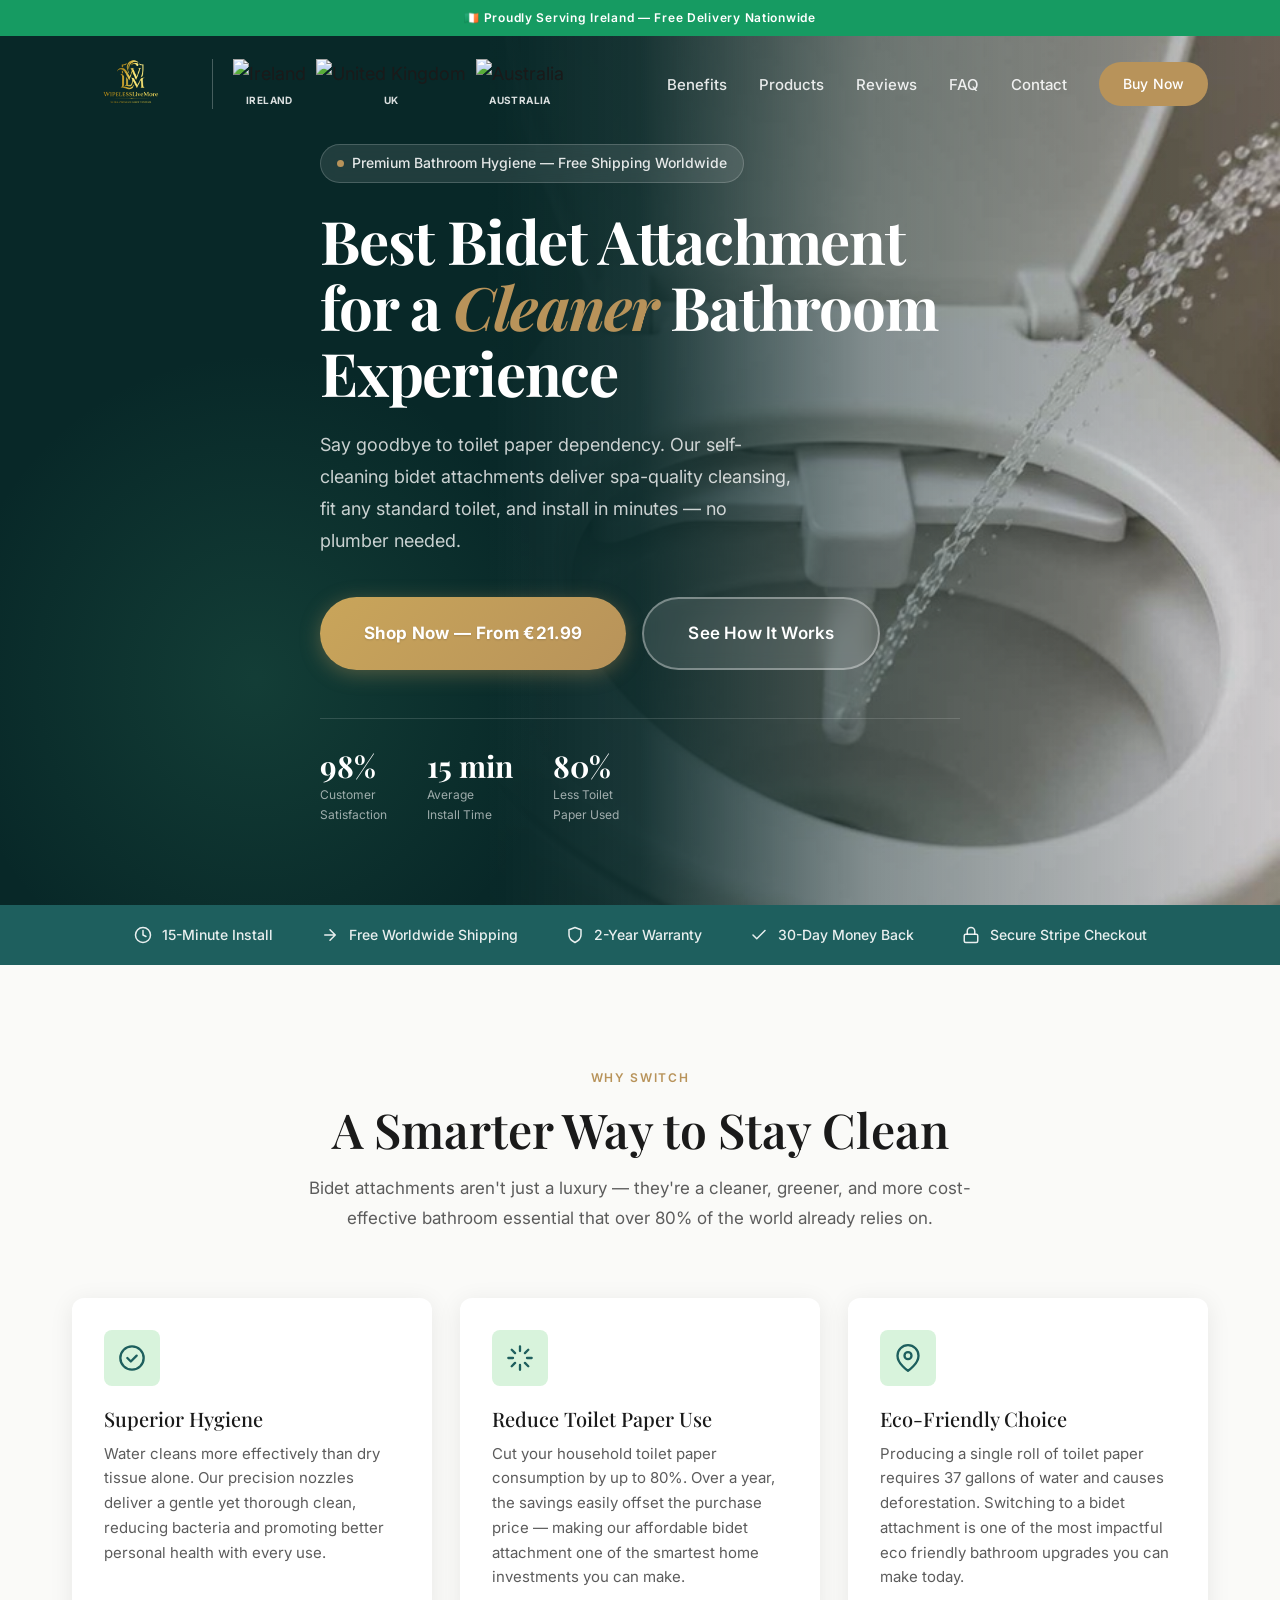
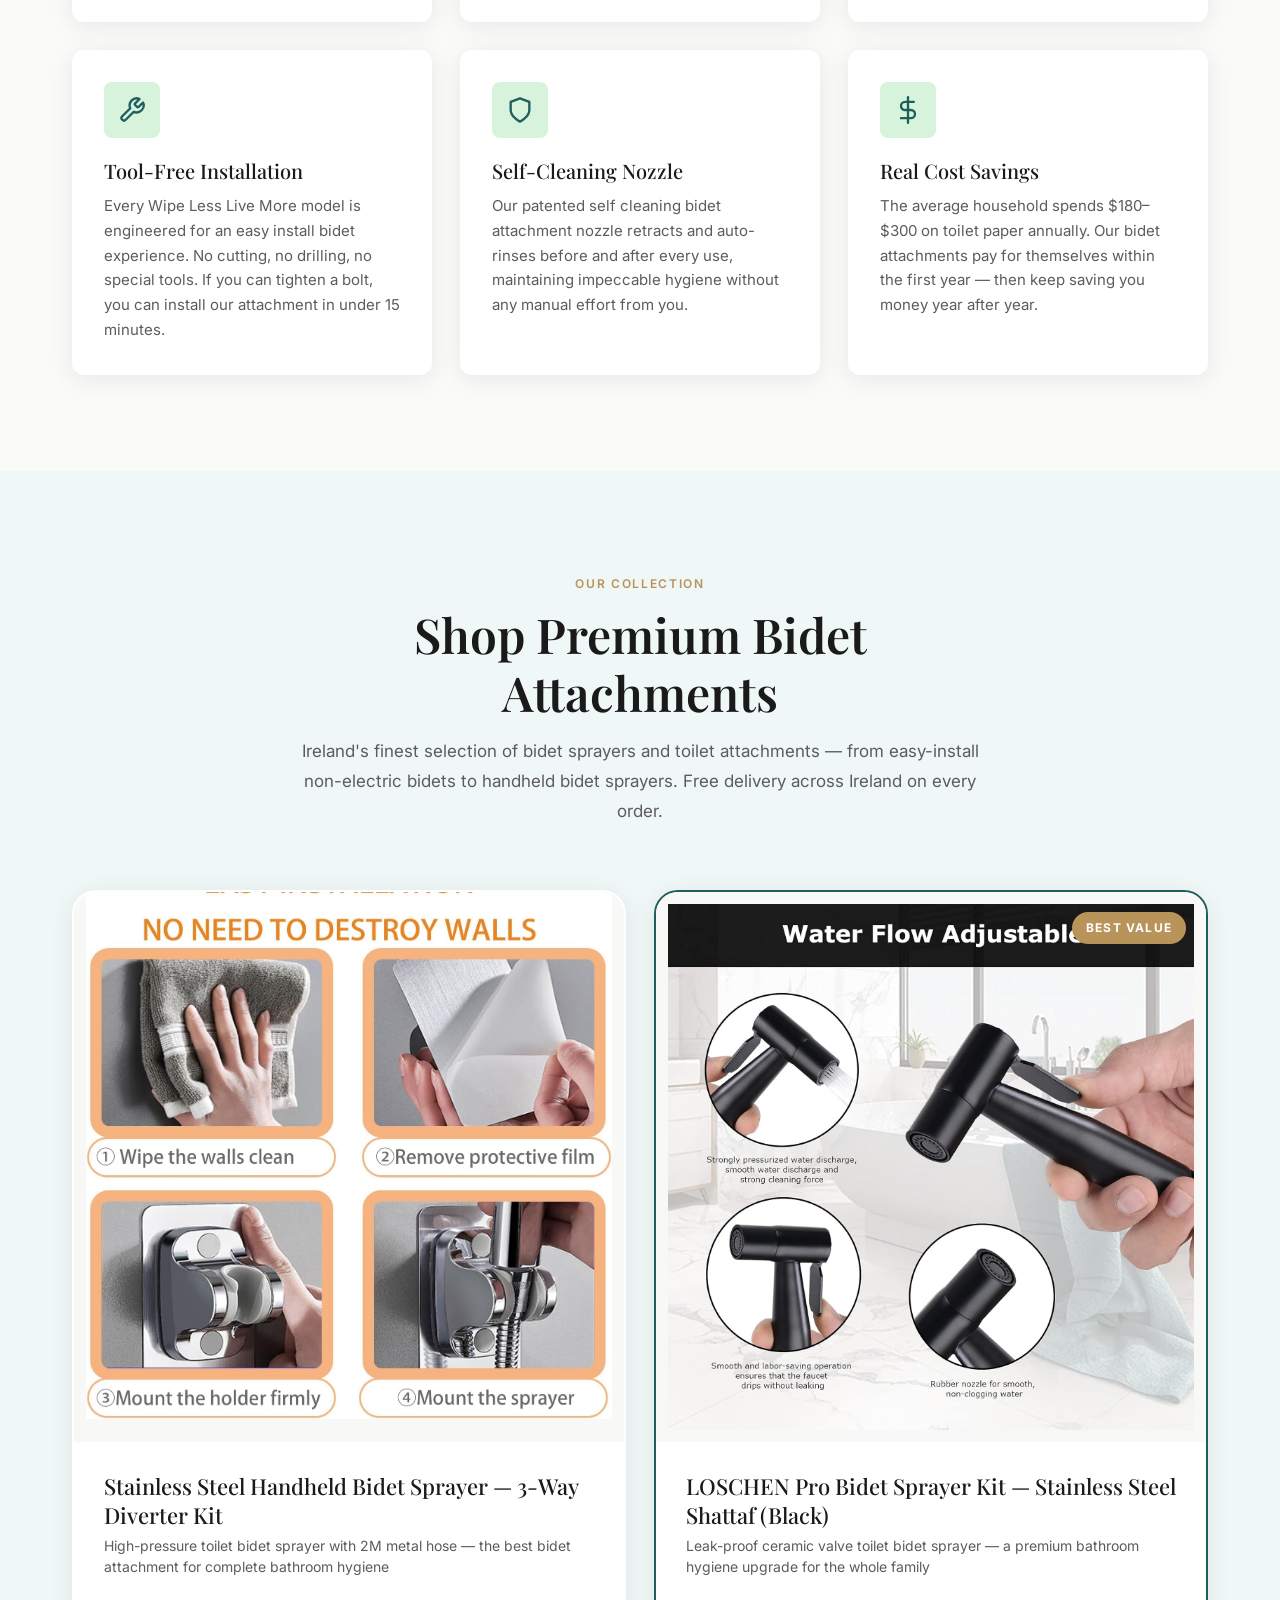
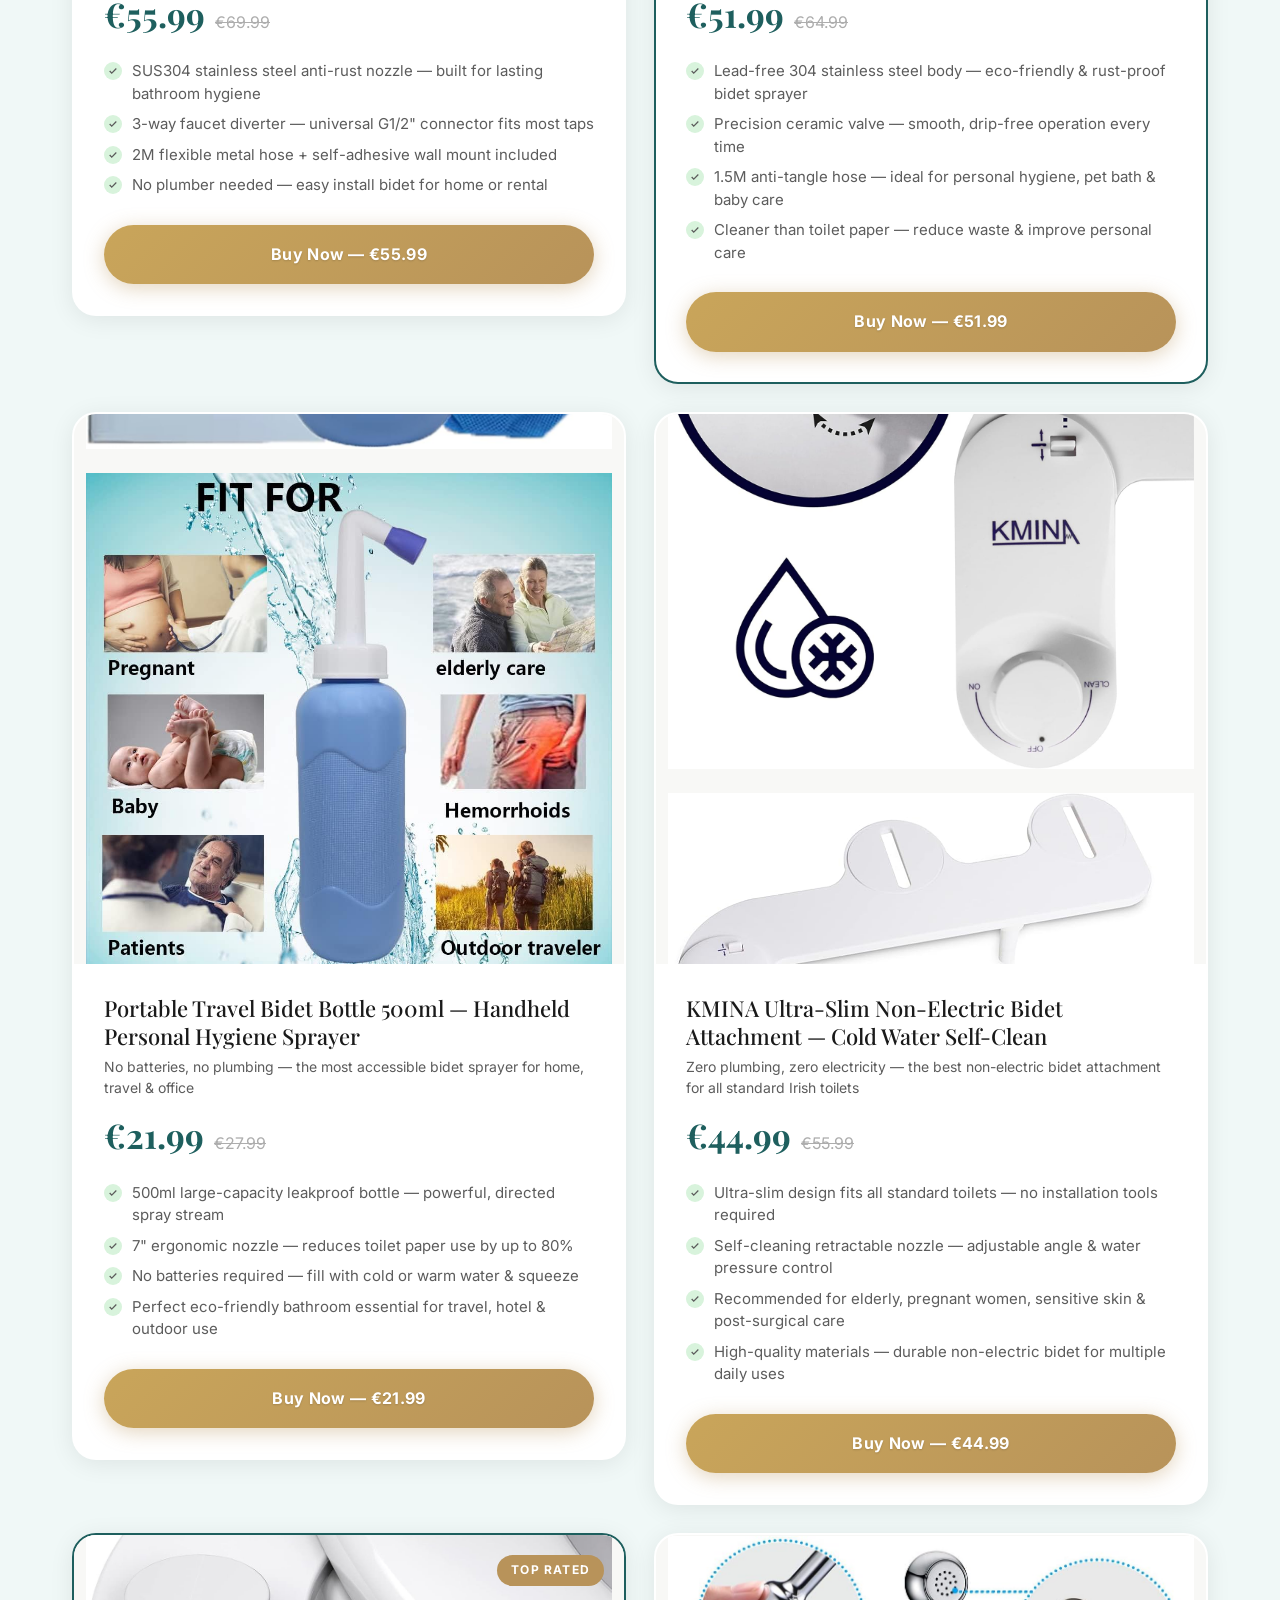
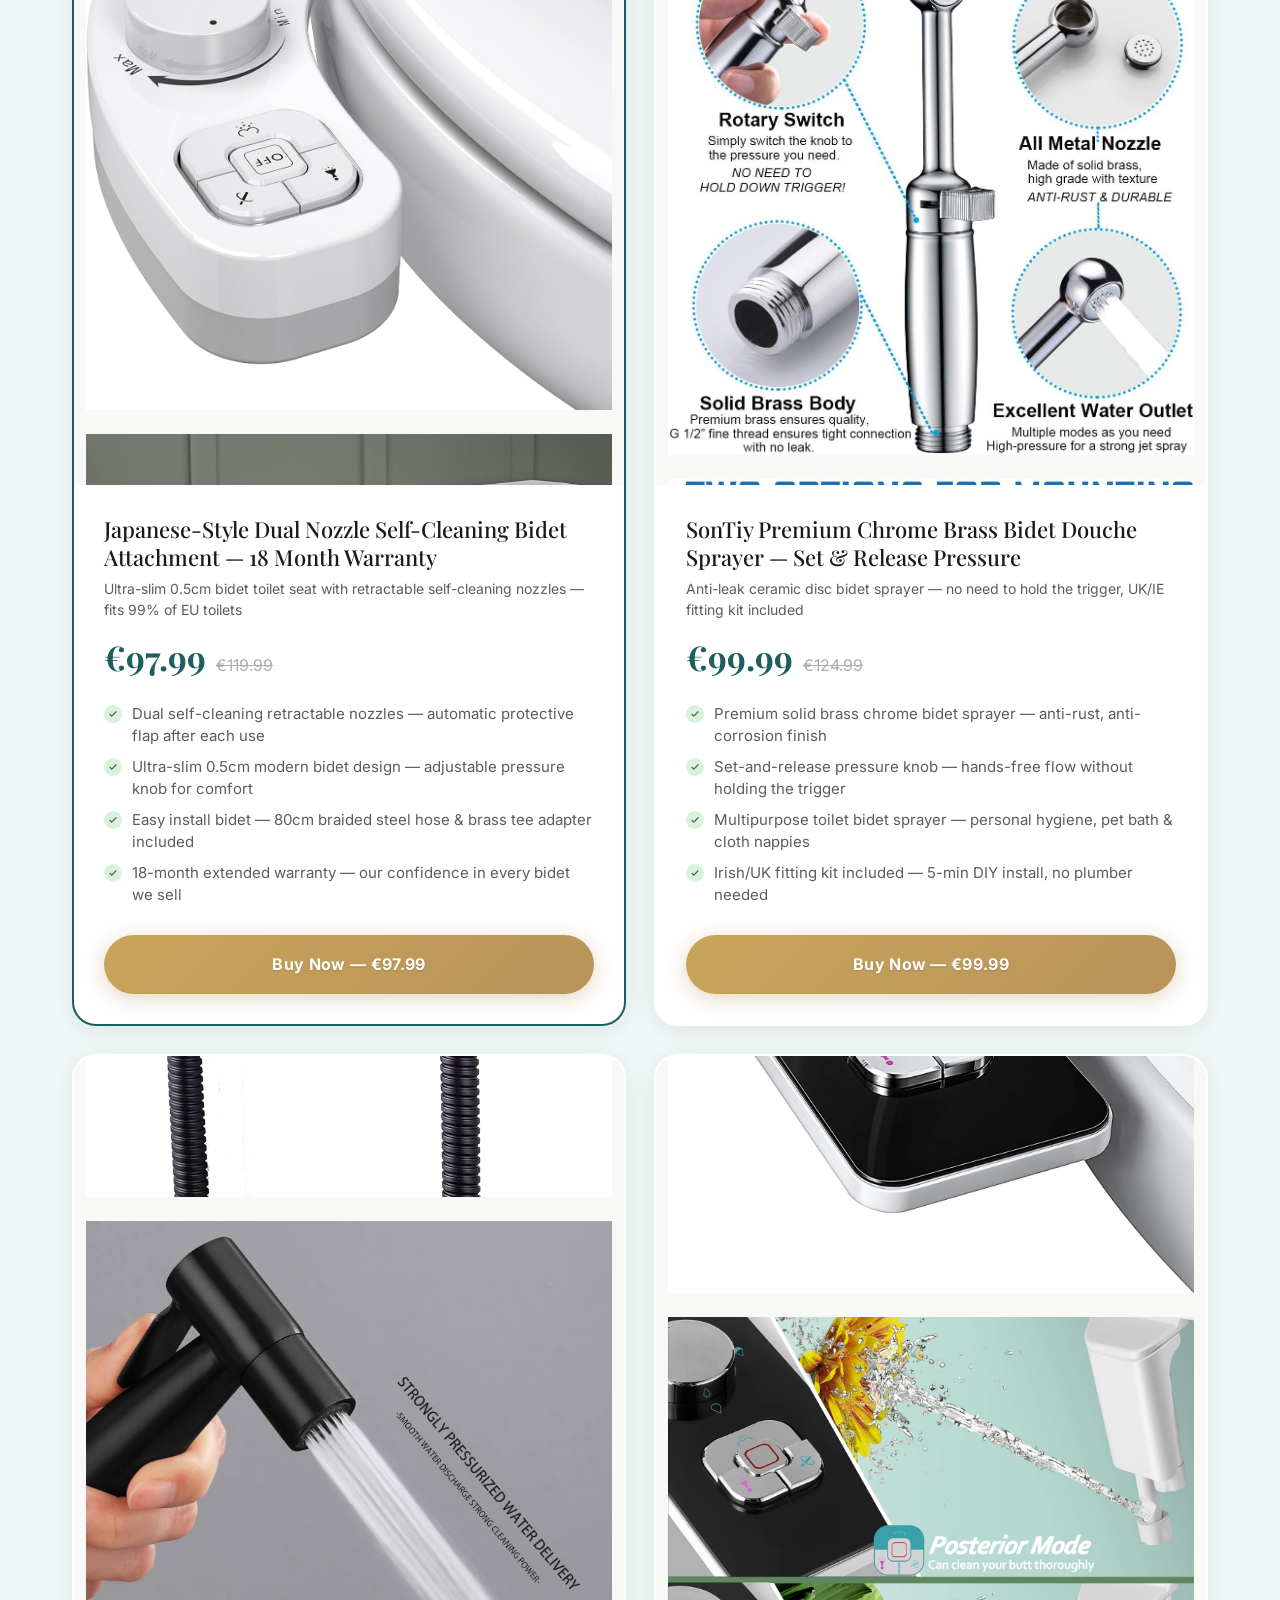
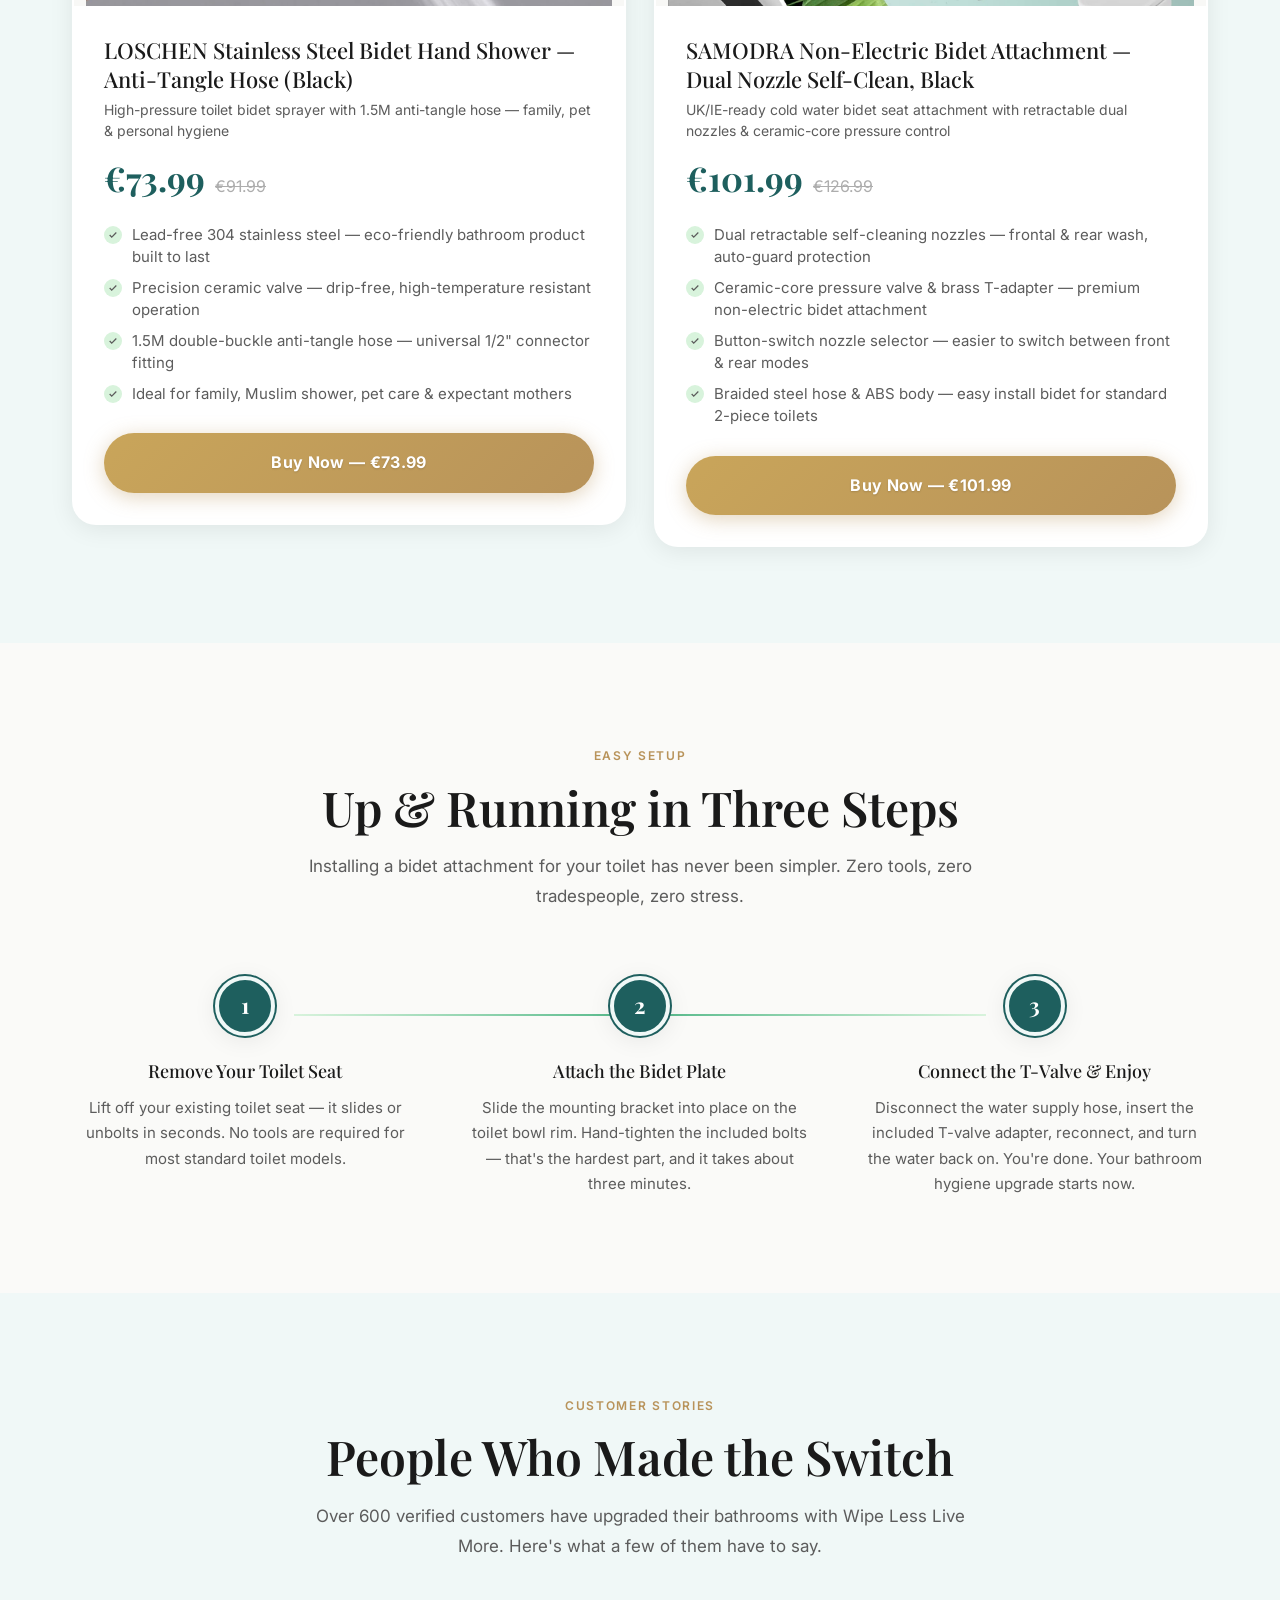
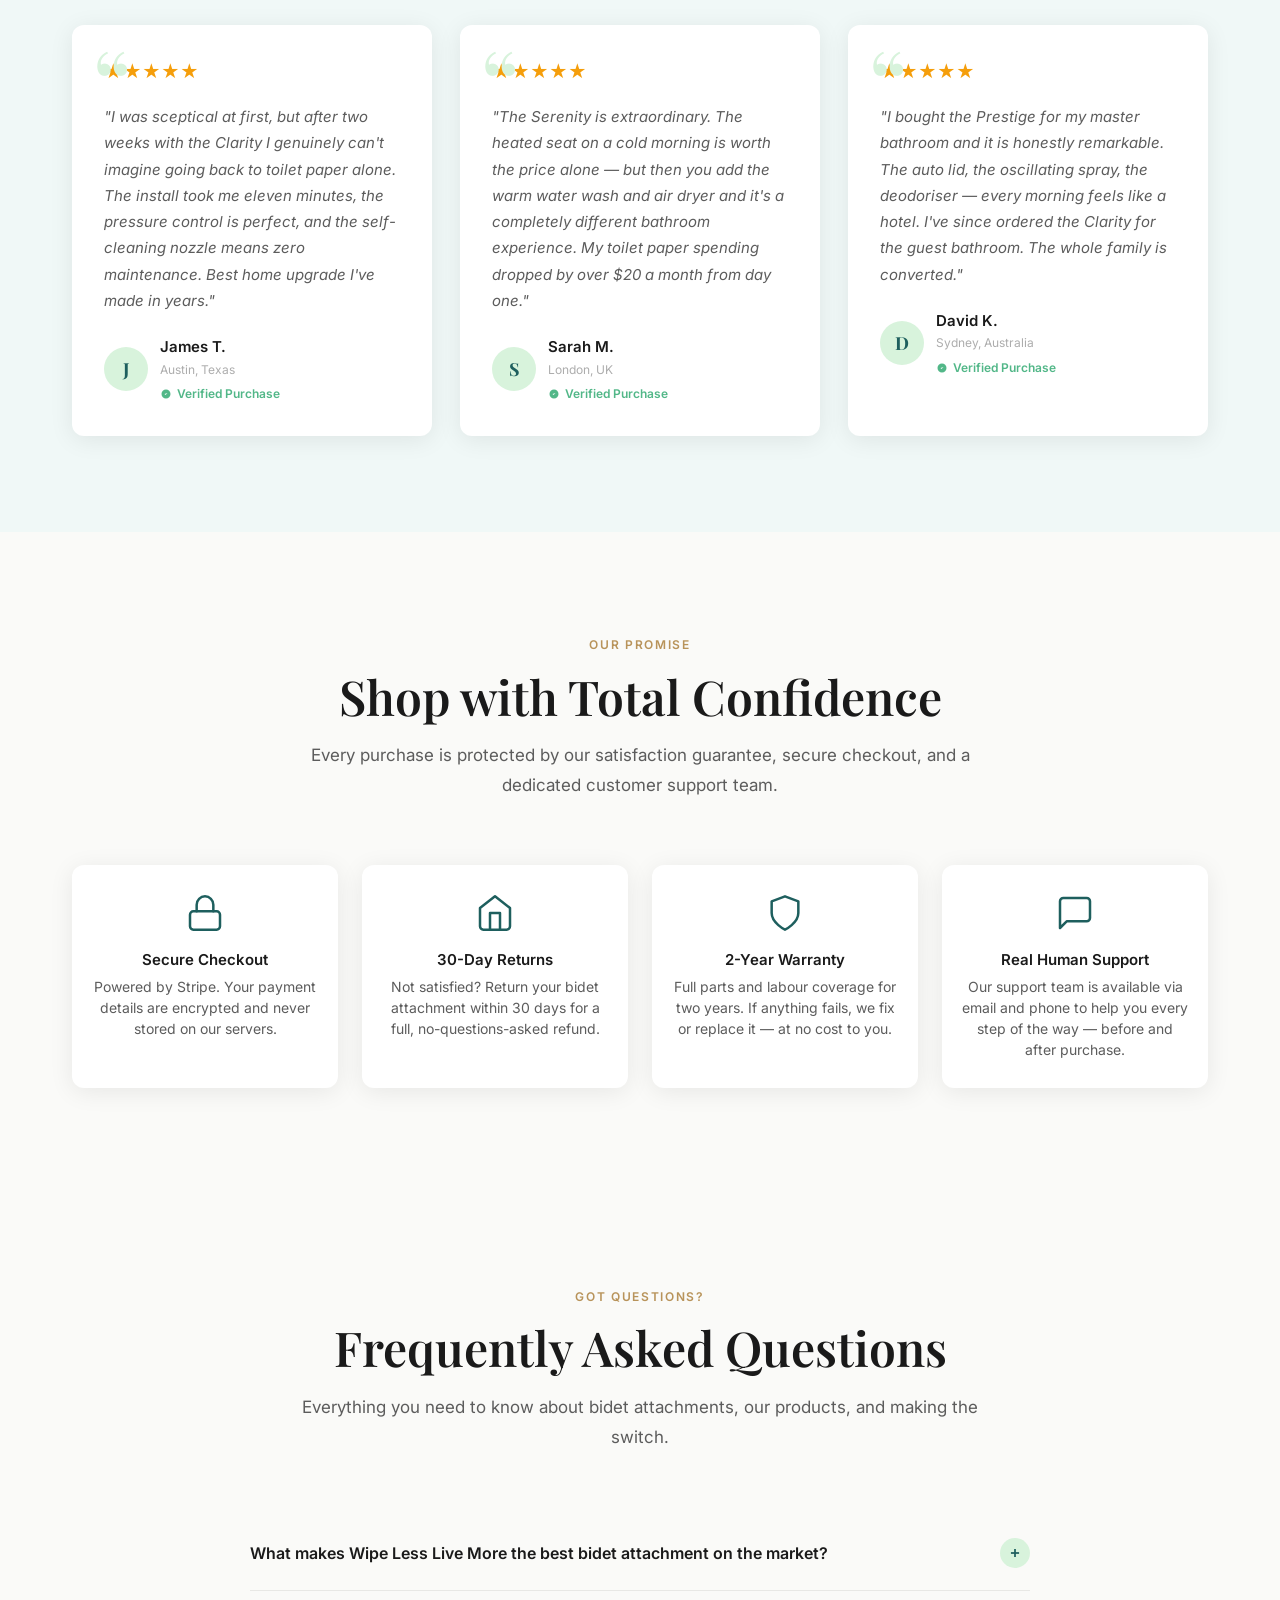
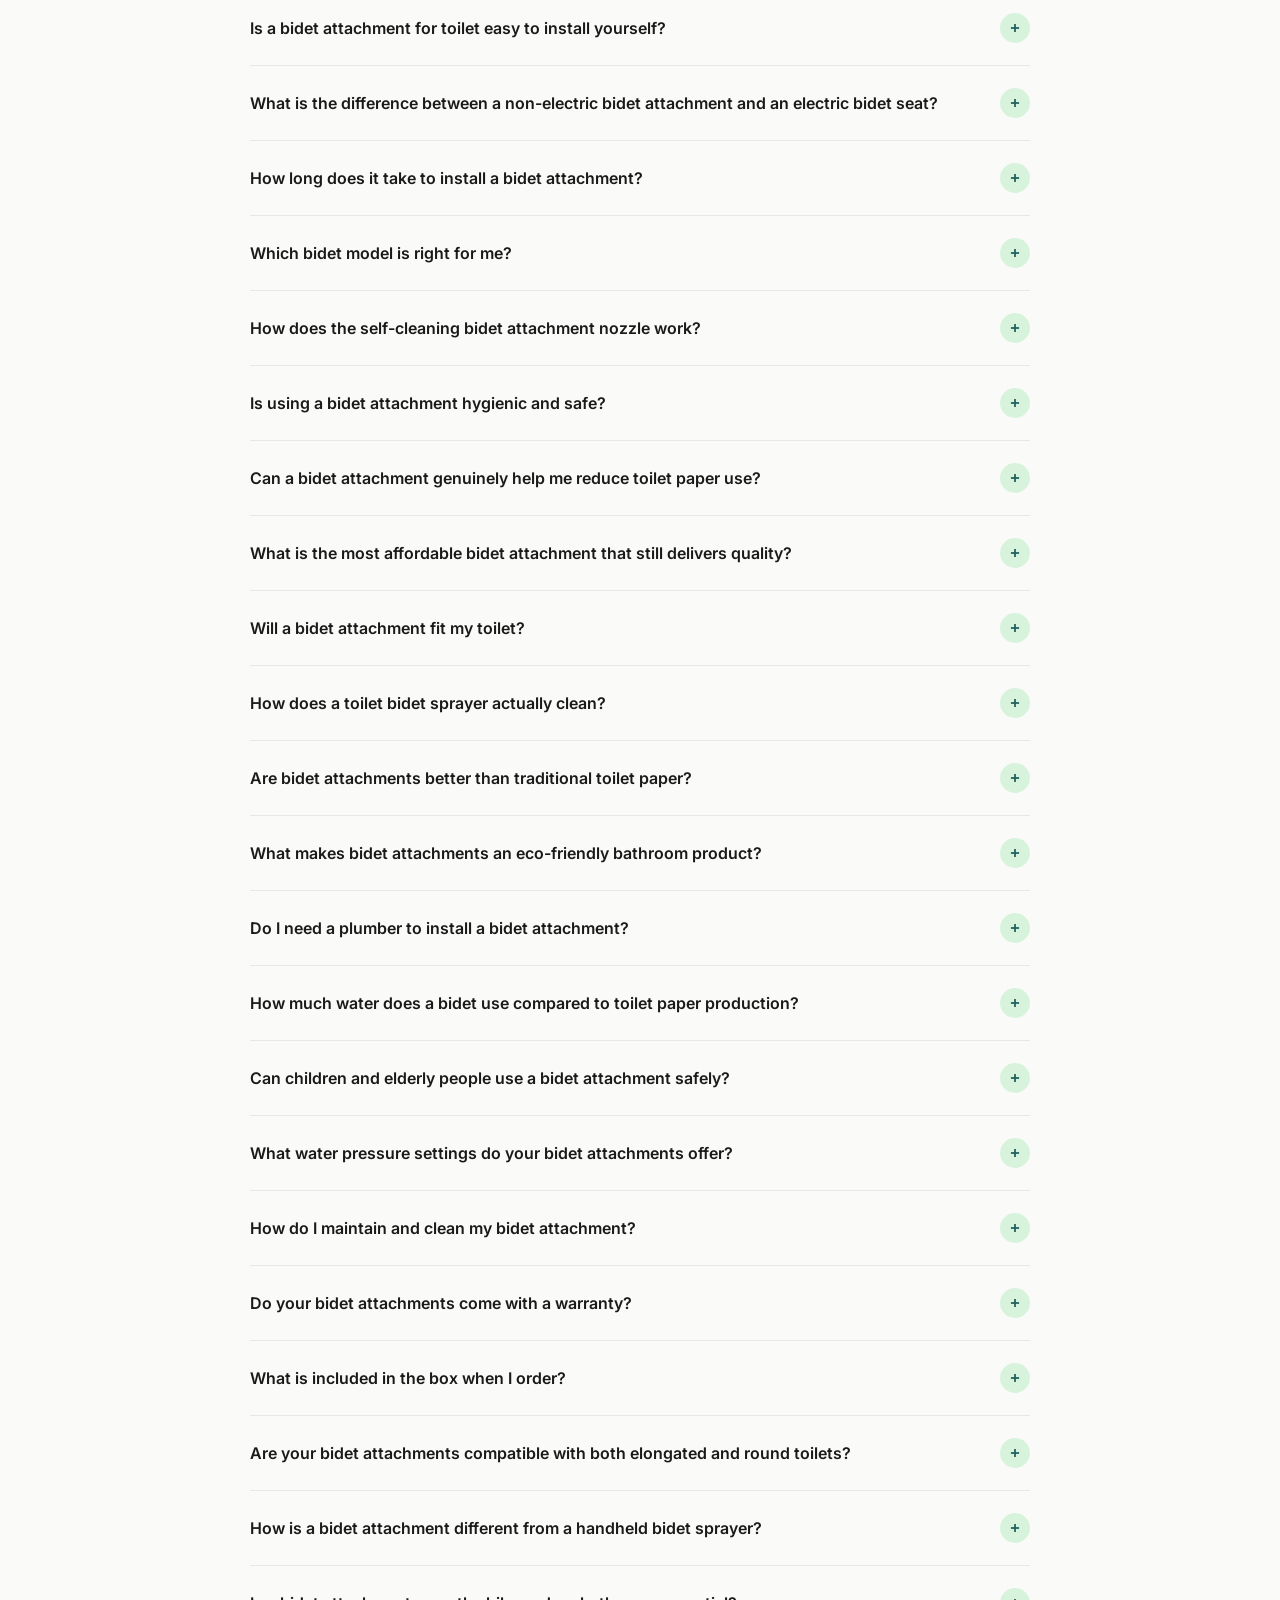
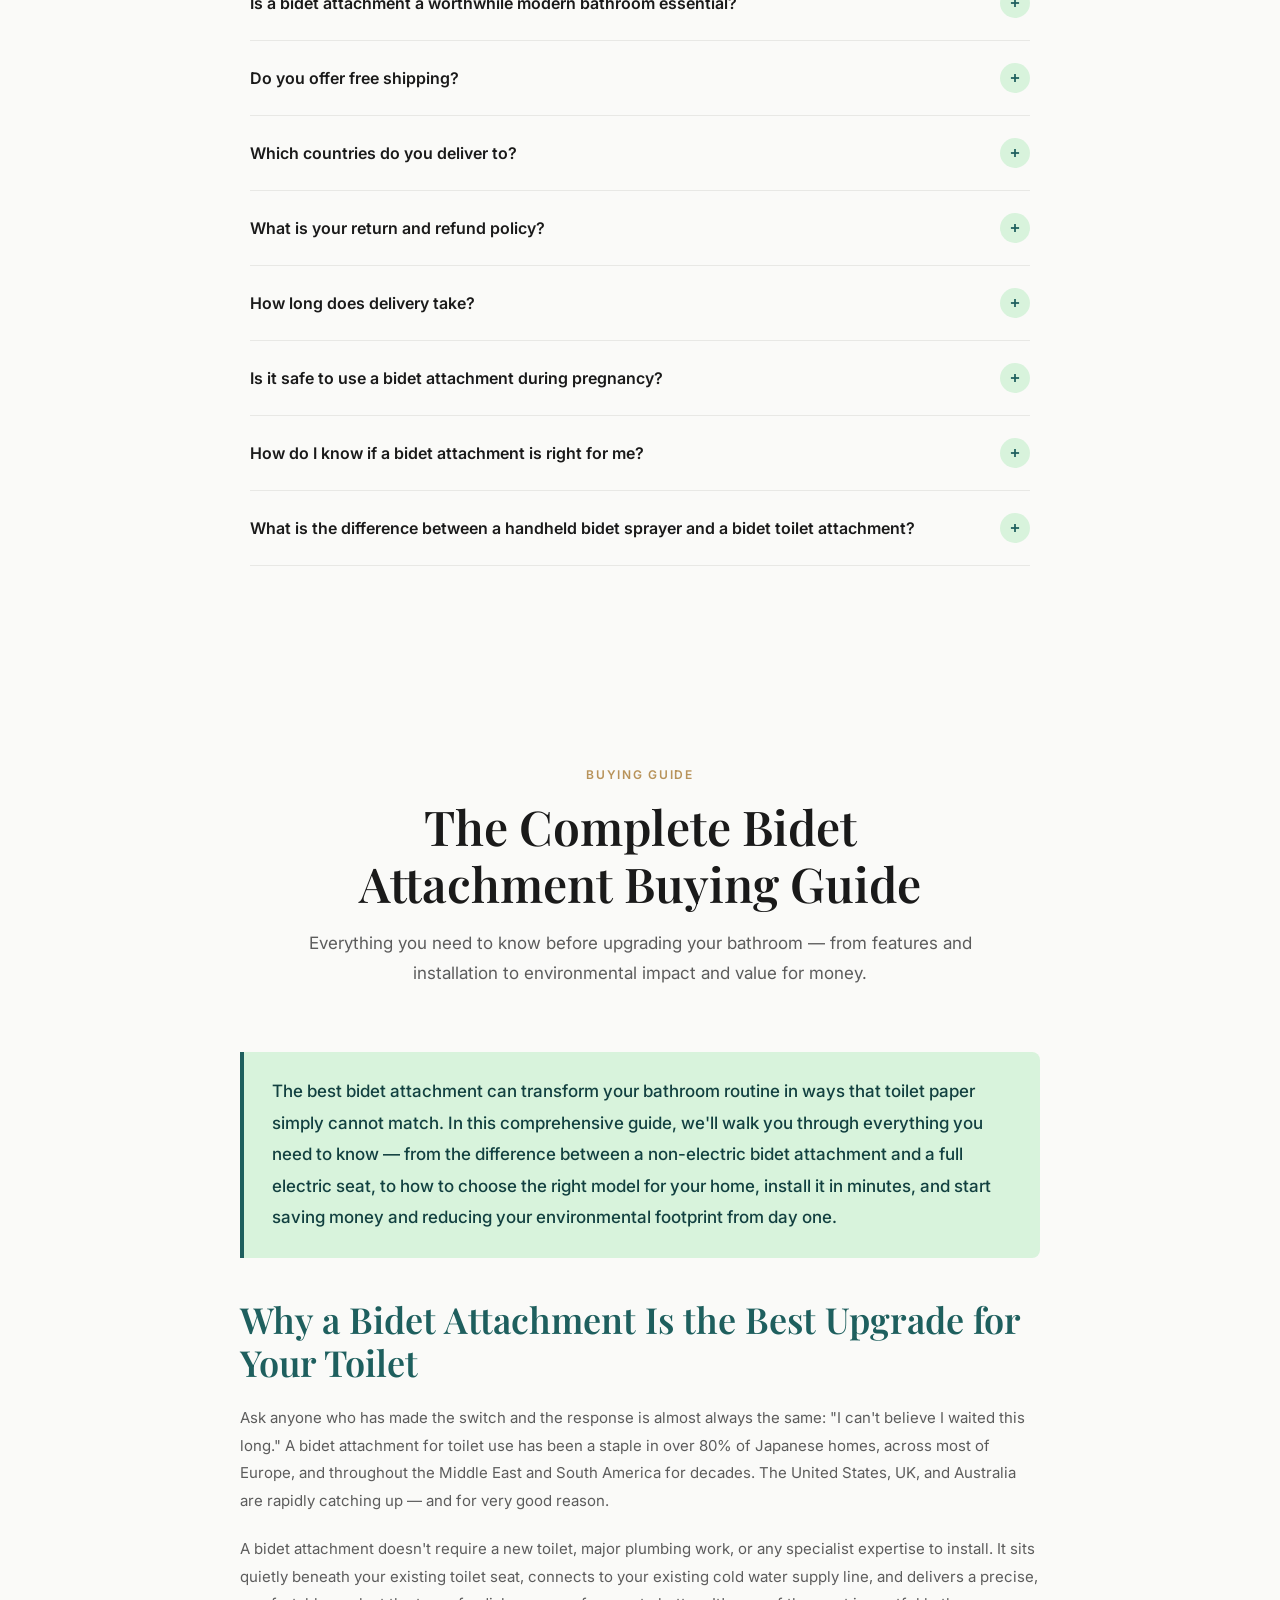
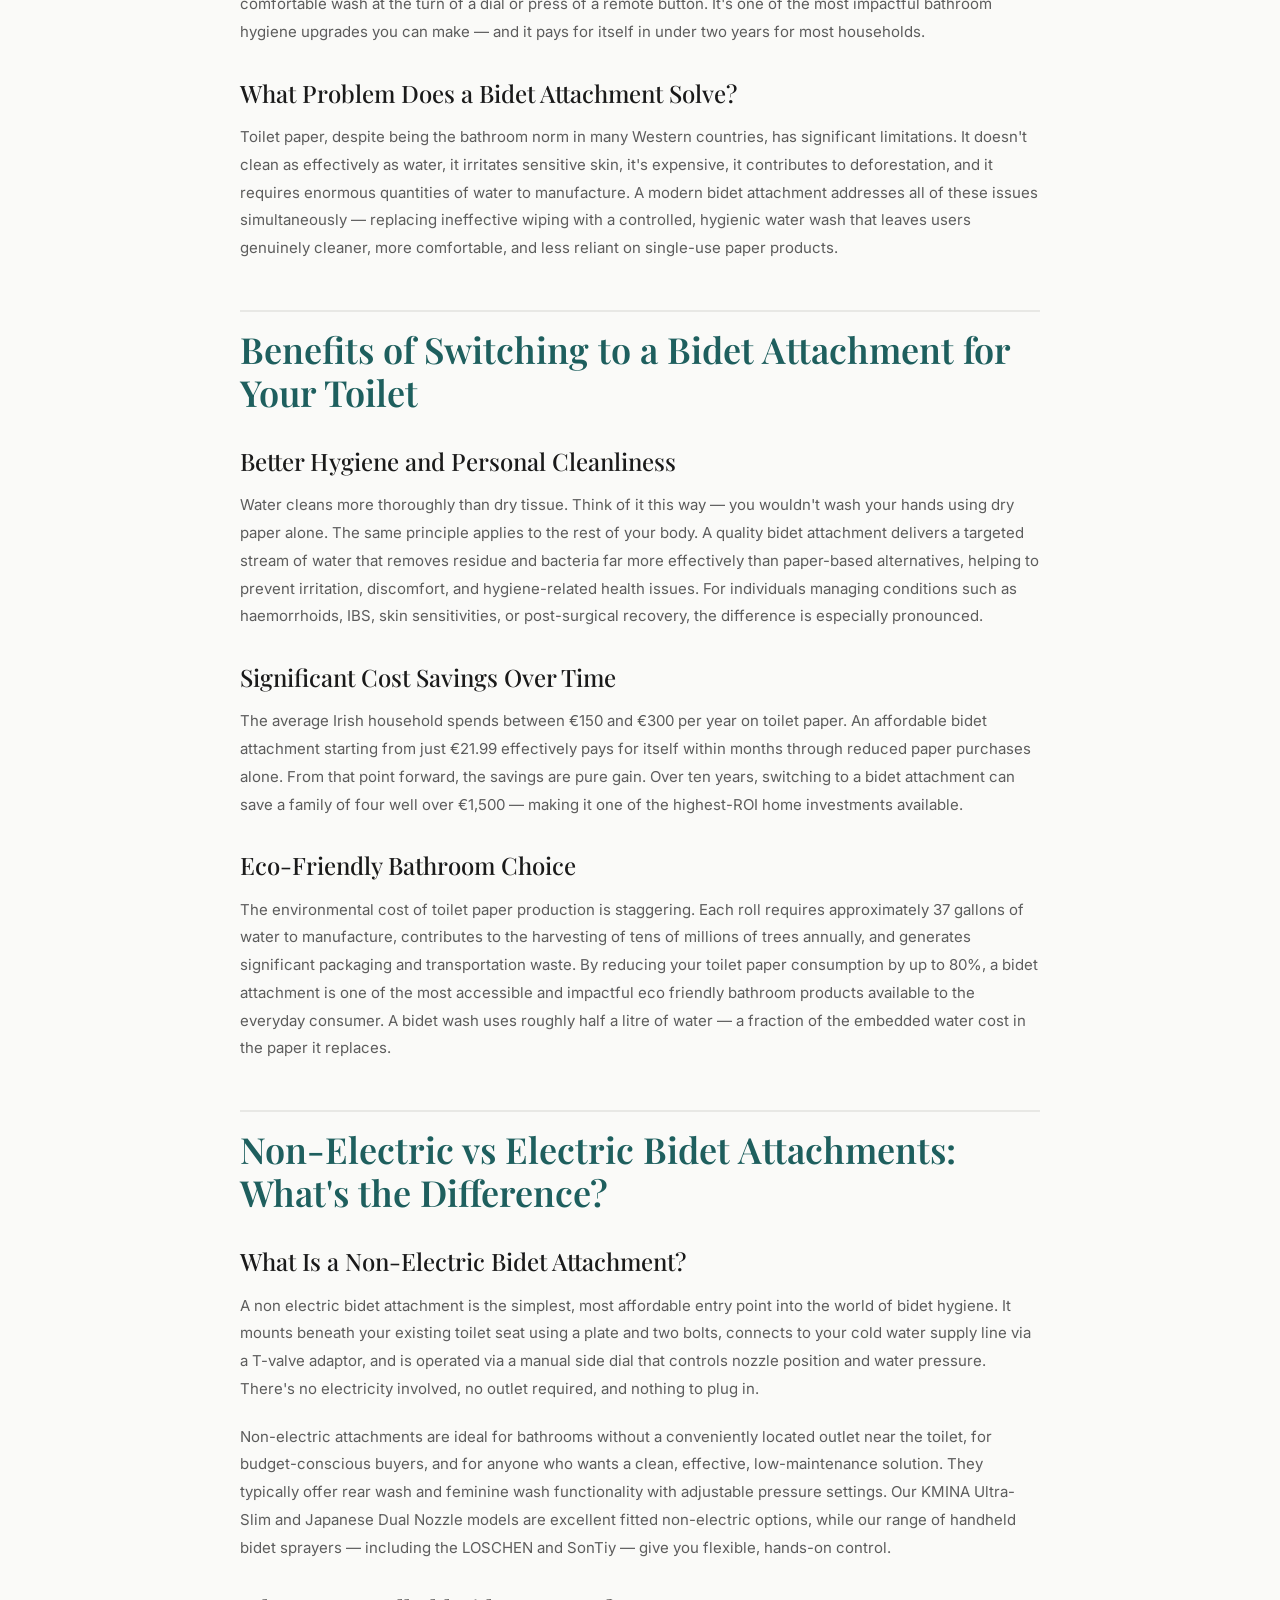
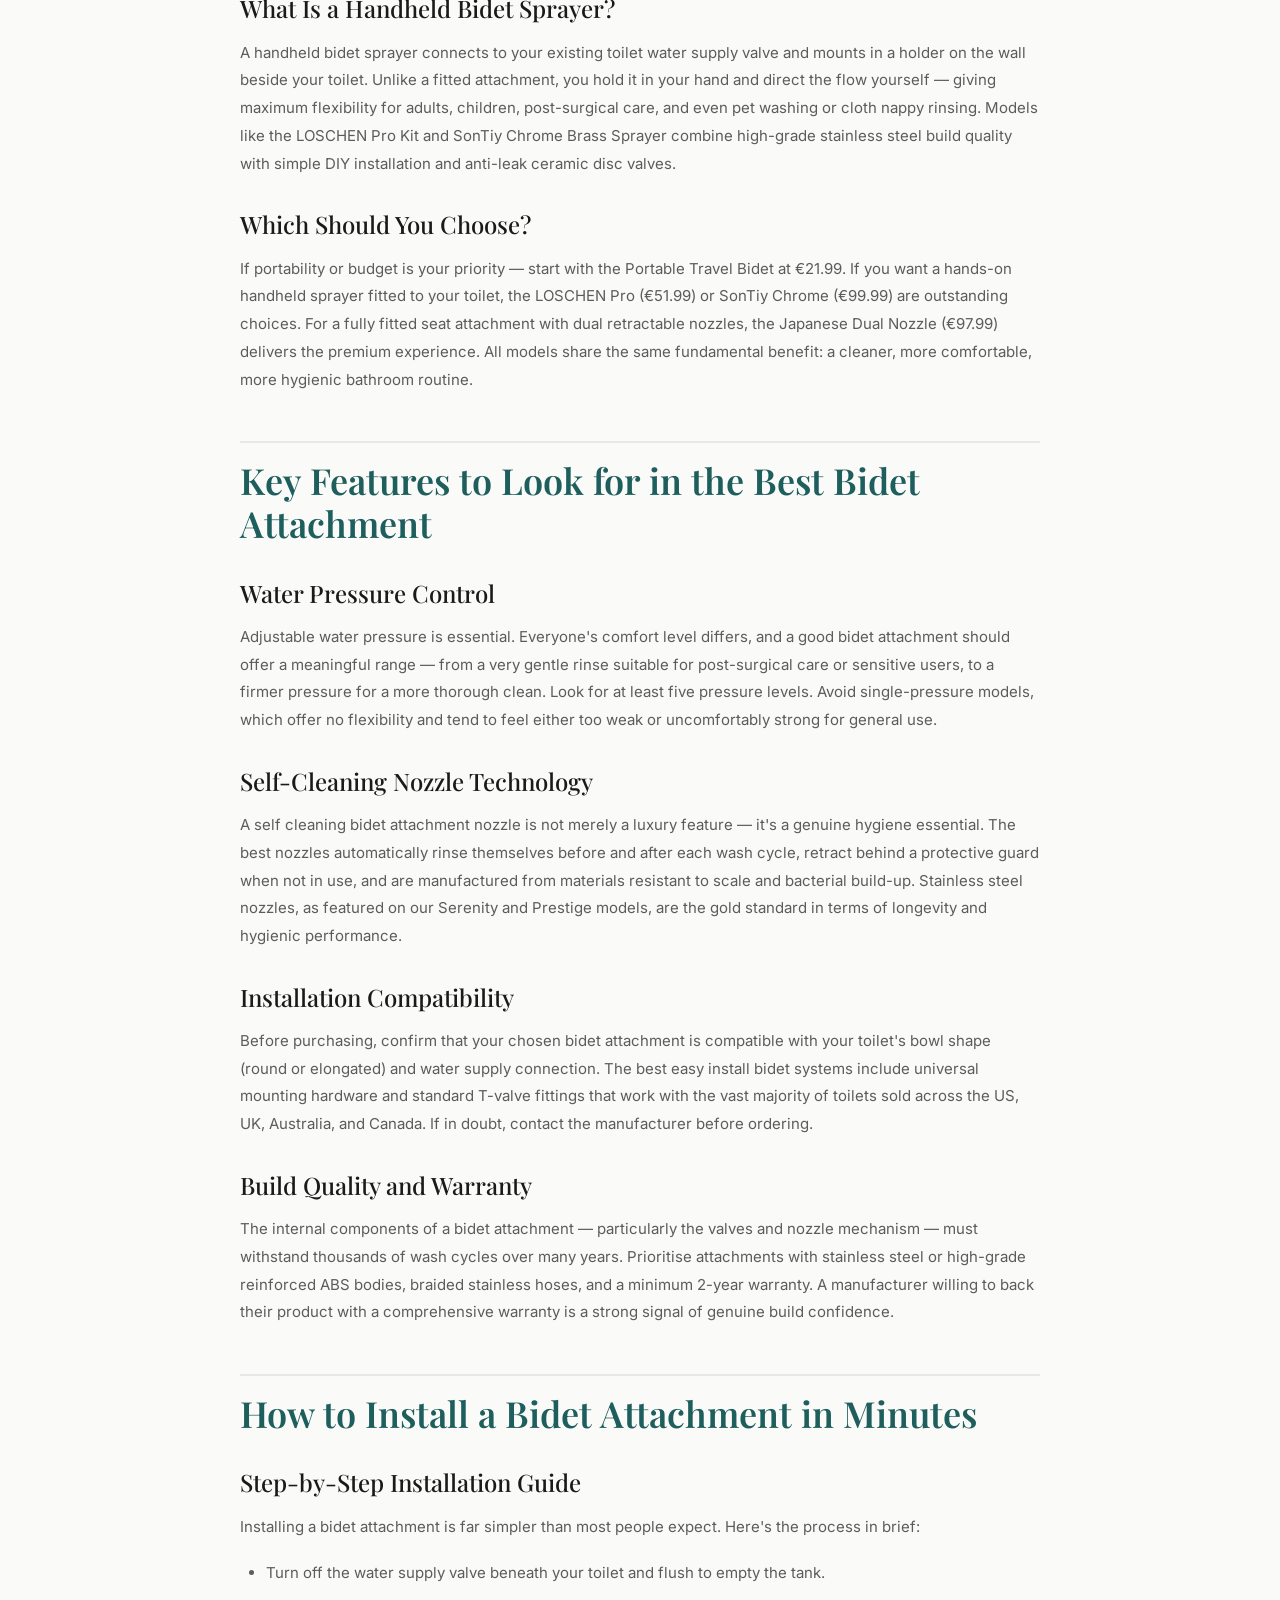
==== commit 1d4854ff: "Update index.html" ====
--- a/index.html
+++ b/index.html
@@ -145,15 +145,15 @@
         </a>
         <div class="nav-flags" aria-label="Delivery countries">
           <div class="nav-flag">
-            <span class="nav-flag-emoji">🇮🇪</span>
+            <img src="https://flagcdn.com/ie.svg" alt="Ireland" class="nav-flag-img">
             <span class="nav-flag-label">Ireland</span>
           </div>
           <div class="nav-flag">
-            <span class="nav-flag-emoji">🇬🇧</span>
+            <img src="https://flagcdn.com/gb.svg" alt="United Kingdom" class="nav-flag-img">
             <span class="nav-flag-label">UK</span>
           </div>
           <div class="nav-flag">
-            <span class="nav-flag-emoji">🇦🇺</span>
+            <img src="https://flagcdn.com/au.svg" alt="Australia" class="nav-flag-img">
             <span class="nav-flag-label">Australia</span>
           </div>
         </div>
@@ -350,7 +350,20 @@
       <!-- Product 1 — Roscid Handheld -->
       <article class="product-card fade-up" aria-labelledby="p1-name">
         <div class="product-img">
-          <img src="product-1-a.jpg" alt="Premium handheld bidet sprayer with stainless steel hose and 3-way diverter" onerror="this.parentElement.innerHTML='<div class=\'product-img-placeholder\'><svg width=\'48\' height=\'48\' viewBox=\'0 0 24 24\' fill=\'none\' stroke=\'currentColor\' stroke-width=\'1\'><rect x=\'2\' y=\'7\' width=\'20\' height=\'14\' rx=\'2\'/></svg><span>Image Coming Soon</span></div>'">
+          <div class="product-slider">
+            <div class="slider-track">
+              <img src="product-1-a.jpg" alt="Stainless steel handheld bidet sprayer with 3-way diverter kit" loading="lazy">
+              <img src="product-1-b.jpg" alt="Stainless steel handheld bidet sprayer — side view" loading="lazy">
+              <img src="product-1-c.jpg" alt="Stainless steel handheld bidet sprayer — detail view" loading="lazy">
+            </div>
+            <button class="slider-btn slider-prev" aria-label="Previous image">&#8249;</button>
+            <button class="slider-btn slider-next" aria-label="Next image">&#8250;</button>
+            <div class="slider-dots">
+              <span class="slider-dot active"></span>
+              <span class="slider-dot"></span>
+              <span class="slider-dot"></span>
+            </div>
+          </div>
         </div>
         <div class="product-body">
           <h3 class="product-name" id="p1-name">Stainless Steel Handheld Bidet Sprayer — 3-Way Diverter Kit</h3>
@@ -373,7 +386,20 @@
       <article class="product-card featured fade-up" aria-labelledby="p2-name">
         <span class="product-badge-tag">Best Value</span>
         <div class="product-img">
-          <img src="product-2-a.jpg" alt="LOSCHEN black stainless steel bidet sprayer shattaf kit" onerror="this.parentElement.innerHTML='<div class=\'product-img-placeholder\'><svg width=\'48\' height=\'48\' viewBox=\'0 0 24 24\' fill=\'none\' stroke=\'currentColor\' stroke-width=\'1\'><rect x=\'2\' y=\'7\' width=\'20\' height=\'14\' rx=\'2\'/></svg><span>Image Coming Soon</span></div>'">
+          <div class="product-slider">
+            <div class="slider-track">
+              <img src="product-2-a.jpg" alt="LOSCHEN black stainless steel bidet sprayer shattaf kit" loading="lazy">
+              <img src="product-2-b.jpg" alt="LOSCHEN bidet sprayer kit — components view" loading="lazy">
+              <img src="product-2-c.jpg" alt="LOSCHEN bidet sprayer kit — installed view" loading="lazy">
+            </div>
+            <button class="slider-btn slider-prev" aria-label="Previous image">&#8249;</button>
+            <button class="slider-btn slider-next" aria-label="Next image">&#8250;</button>
+            <div class="slider-dots">
+              <span class="slider-dot active"></span>
+              <span class="slider-dot"></span>
+              <span class="slider-dot"></span>
+            </div>
+          </div>
         </div>
         <div class="product-body">
           <h3 class="product-name" id="p2-name">LOSCHEN Pro Bidet Sprayer Kit — Stainless Steel Shattaf (Black)</h3>
@@ -395,7 +421,20 @@
       <!-- Product 3 — Portable Travel Bidet -->
       <article class="product-card fade-up" aria-labelledby="p3-name">
         <div class="product-img">
-          <img src="product-3-a.jpg" alt="Portable travel bidet bottle 500ml for personal hygiene on the go" onerror="this.parentElement.innerHTML='<div class=\'product-img-placeholder\'><svg width=\'48\' height=\'48\' viewBox=\'0 0 24 24\' fill=\'none\' stroke=\'currentColor\' stroke-width=\'1\'><rect x=\'2\' y=\'7\' width=\'20\' height=\'14\' rx=\'2\'/></svg><span>Image Coming Soon</span></div>'">
+          <div class="product-slider">
+            <div class="slider-track">
+              <img src="product-3-a.jpg" alt="Portable travel bidet bottle 500ml for personal hygiene on the go" loading="lazy">
+              <img src="product-3-b.jpg" alt="Portable travel bidet bottle — nozzle detail" loading="lazy">
+              <img src="product-3-c.jpg" alt="Portable travel bidet bottle — in use" loading="lazy">
+            </div>
+            <button class="slider-btn slider-prev" aria-label="Previous image">&#8249;</button>
+            <button class="slider-btn slider-next" aria-label="Next image">&#8250;</button>
+            <div class="slider-dots">
+              <span class="slider-dot active"></span>
+              <span class="slider-dot"></span>
+              <span class="slider-dot"></span>
+            </div>
+          </div>
         </div>
         <div class="product-body">
           <h3 class="product-name" id="p3-name">Portable Travel Bidet Bottle 500ml — Handheld Personal Hygiene Sprayer</h3>
@@ -417,7 +456,20 @@
       <!-- Product 4 — KMINA Cold Water -->
       <article class="product-card fade-up" aria-labelledby="p4-name">
         <div class="product-img">
-          <img src="product-4-a.jpg" alt="KMINA ultra-slim non-electric cold water bidet toilet attachment" onerror="this.parentElement.innerHTML='<div class=\'product-img-placeholder\'><svg width=\'48\' height=\'48\' viewBox=\'0 0 24 24\' fill=\'none\' stroke=\'currentColor\' stroke-width=\'1\'><rect x=\'2\' y=\'7\' width=\'20\' height=\'14\' rx=\'2\'/></svg><span>Image Coming Soon</span></div>'">
+          <div class="product-slider">
+            <div class="slider-track">
+              <img src="product-4-a.jpg" alt="KMINA ultra-slim non-electric cold water bidet toilet attachment" loading="lazy">
+              <img src="product-4-b.jpg" alt="KMINA bidet attachment — control knob detail" loading="lazy">
+              <img src="product-4-c.jpg" alt="KMINA bidet attachment — installed on toilet" loading="lazy">
+            </div>
+            <button class="slider-btn slider-prev" aria-label="Previous image">&#8249;</button>
+            <button class="slider-btn slider-next" aria-label="Next image">&#8250;</button>
+            <div class="slider-dots">
+              <span class="slider-dot active"></span>
+              <span class="slider-dot"></span>
+              <span class="slider-dot"></span>
+            </div>
+          </div>
         </div>
         <div class="product-body">
           <h3 class="product-name" id="p4-name">KMINA Ultra-Slim Non-Electric Bidet Attachment — Cold Water Self-Clean</h3>
@@ -440,7 +492,20 @@
       <article class="product-card featured fade-up" aria-labelledby="p5-name">
         <span class="product-badge-tag">Top Rated</span>
         <div class="product-img">
-          <img src="product-5-a.jpg" alt="Japanese style dual nozzle self-cleaning bidet toilet seat attachment" onerror="this.parentElement.innerHTML='<div class=\'product-img-placeholder\'><svg width=\'48\' height=\'48\' viewBox=\'0 0 24 24\' fill=\'none\' stroke=\'currentColor\' stroke-width=\'1\'><rect x=\'2\' y=\'7\' width=\'20\' height=\'14\' rx=\'2\'/></svg><span>Image Coming Soon</span></div>'">
+          <div class="product-slider">
+            <div class="slider-track">
+              <img src="product-5-a.jpg" alt="Japanese style dual nozzle self-cleaning bidet toilet seat attachment" loading="lazy">
+              <img src="product-5-b.jpg" alt="Japanese bidet attachment — dual nozzle close-up" loading="lazy">
+              <img src="product-5-c.jpg" alt="Japanese bidet attachment — installed on toilet" loading="lazy">
+            </div>
+            <button class="slider-btn slider-prev" aria-label="Previous image">&#8249;</button>
+            <button class="slider-btn slider-next" aria-label="Next image">&#8250;</button>
+            <div class="slider-dots">
+              <span class="slider-dot active"></span>
+              <span class="slider-dot"></span>
+              <span class="slider-dot"></span>
+            </div>
+          </div>
         </div>
         <div class="product-body">
           <h3 class="product-name" id="p5-name">Japanese-Style Dual Nozzle Self-Cleaning Bidet Attachment — 18 Month Warranty</h3>
@@ -462,7 +527,20 @@
       <!-- Product 6 — SonTiy Chrome -->
       <article class="product-card fade-up" aria-labelledby="p6-name">
         <div class="product-img">
-          <img src="product-6-a.jpg" alt="SonTiy chrome brass adjustable handheld bidet douche sprayer" onerror="this.parentElement.innerHTML='<div class=\'product-img-placeholder\'><svg width=\'48\' height=\'48\' viewBox=\'0 0 24 24\' fill=\'none\' stroke=\'currentColor\' stroke-width=\'1\'><rect x=\'2\' y=\'7\' width=\'20\' height=\'14\' rx=\'2\'/></svg><span>Image Coming Soon</span></div>'">
+          <div class="product-slider">
+            <div class="slider-track">
+              <img src="product-6-a.jpg" alt="SonTiy chrome brass adjustable handheld bidet douche sprayer" loading="lazy">
+              <img src="product-6-b.jpg" alt="SonTiy chrome bidet sprayer — valve detail" loading="lazy">
+              <img src="product-6-c.jpg" alt="SonTiy chrome bidet sprayer — full kit" loading="lazy">
+            </div>
+            <button class="slider-btn slider-prev" aria-label="Previous image">&#8249;</button>
+            <button class="slider-btn slider-next" aria-label="Next image">&#8250;</button>
+            <div class="slider-dots">
+              <span class="slider-dot active"></span>
+              <span class="slider-dot"></span>
+              <span class="slider-dot"></span>
+            </div>
+          </div>
         </div>
         <div class="product-body">
           <h3 class="product-name" id="p6-name">SonTiy Premium Chrome Brass Bidet Douche Sprayer — Set &amp; Release Pressure</h3>
@@ -484,7 +562,20 @@
       <!-- Product 7 — LOSCHEN Black Sprayer -->
       <article class="product-card fade-up" aria-labelledby="p7-name">
         <div class="product-img">
-          <img src="product-7-a.jpg" alt="LOSCHEN stainless steel black hand bidet shower with anti-tangle hose" onerror="this.parentElement.innerHTML='<div class=\'product-img-placeholder\'><svg width=\'48\' height=\'48\' viewBox=\'0 0 24 24\' fill=\'none\' stroke=\'currentColor\' stroke-width=\'1\'><rect x=\'2\' y=\'7\' width=\'20\' height=\'14\' rx=\'2\'/></svg><span>Image Coming Soon</span></div>'">
+          <div class="product-slider">
+            <div class="slider-track">
+              <img src="product-7-a.jpg" alt="LOSCHEN stainless steel black hand bidet shower with anti-tangle hose" loading="lazy">
+              <img src="product-7-b.jpg" alt="LOSCHEN black bidet shower — hose detail" loading="lazy">
+              <img src="product-7-c.jpg" alt="LOSCHEN black bidet shower — full kit" loading="lazy">
+            </div>
+            <button class="slider-btn slider-prev" aria-label="Previous image">&#8249;</button>
+            <button class="slider-btn slider-next" aria-label="Next image">&#8250;</button>
+            <div class="slider-dots">
+              <span class="slider-dot active"></span>
+              <span class="slider-dot"></span>
+              <span class="slider-dot"></span>
+            </div>
+          </div>
         </div>
         <div class="product-body">
           <h3 class="product-name" id="p7-name">LOSCHEN Stainless Steel Bidet Hand Shower — Anti-Tangle Hose (Black)</h3>
@@ -506,7 +597,20 @@
       <!-- Product 8 — SAMODRA Dual Nozzle -->
       <article class="product-card fade-up" aria-labelledby="p8-name">
         <div class="product-img">
-          <img src="product-8-a.jpg" alt="SAMODRA non-electric black bidet toilet seat attachment with dual self-cleaning nozzles" onerror="this.parentElement.innerHTML='<div class=\'product-img-placeholder\'><svg width=\'48\' height=\'48\' viewBox=\'0 0 24 24\' fill=\'none\' stroke=\'currentColor\' stroke-width=\'1\'><rect x=\'2\' y=\'7\' width=\'20\' height=\'14\' rx=\'2\'/></svg><span>Image Coming Soon</span></div>'">
+          <div class="product-slider">
+            <div class="slider-track">
+              <img src="product-8-a.jpg" alt="SAMODRA non-electric black bidet toilet seat attachment with dual self-cleaning nozzles" loading="lazy">
+              <img src="product-8-b.jpg" alt="SAMODRA bidet attachment — nozzle close-up" loading="lazy">
+              <img src="product-8-c.jpg" alt="SAMODRA bidet attachment — installed on toilet" loading="lazy">
+            </div>
+            <button class="slider-btn slider-prev" aria-label="Previous image">&#8249;</button>
+            <button class="slider-btn slider-next" aria-label="Next image">&#8250;</button>
+            <div class="slider-dots">
+              <span class="slider-dot active"></span>
+              <span class="slider-dot"></span>
+              <span class="slider-dot"></span>
+            </div>
+          </div>
         </div>
         <div class="product-body">
           <h3 class="product-name" id="p8-name">SAMODRA Non-Electric Bidet Attachment — Dual Nozzle Self-Clean, Black</h3>
@@ -1247,6 +1351,32 @@
     stickyCta.style.display = entries[0].isIntersecting ? 'none' : '';
   }, { threshold: 0.1 });
   if (footer) stickyObs.observe(footer);
+
+  /* ── Product image sliders ── */
+  document.querySelectorAll('.product-slider').forEach(slider => {
+    const track = slider.querySelector('.slider-track');
+    const dots  = slider.querySelectorAll('.slider-dot');
+    const total = track.children.length;
+    let current = 0;
+
+    function goTo(n) {
+      current = (n + total) % total;
+      track.style.transform = `translateX(-${current * 100}%)`;
+      dots.forEach((d, i) => d.classList.toggle('active', i === current));
+    }
+
+    slider.querySelector('.slider-prev').addEventListener('click', e => { e.preventDefault(); goTo(current - 1); });
+    slider.querySelector('.slider-next').addEventListener('click', e => { e.preventDefault(); goTo(current + 1); });
+    dots.forEach((dot, i) => dot.addEventListener('click', () => goTo(i)));
+
+    /* Touch swipe support */
+    let startX = 0;
+    track.addEventListener('touchstart', e => { startX = e.touches[0].clientX; }, { passive: true });
+    track.addEventListener('touchend',   e => {
+      const diff = startX - e.changedTouches[0].clientX;
+      if (Math.abs(diff) > 40) goTo(diff > 0 ? current + 1 : current - 1);
+    });
+  });
 </script>
 
 <!-- Google Analytics — replace GA_MEASUREMENT_ID -->
--- a/styles.css
+++ b/styles.css
@@ -195,11 +195,50 @@
   justify-content: space-between;
   gap: 2rem;
 }
+.nav-left {
+  display: flex;
+  align-items: center;
+  gap: 1.25rem;
+  flex-shrink: 0;
+}
 .nav-logo {
   display: flex;
   align-items: center;
   flex-shrink: 0;
   transition: var(--transition);
+}
+
+/* Country flags */
+.nav-flags {
+  display: flex;
+  align-items: center;
+  gap: 0.625rem;
+  padding-left: 1.25rem;
+  border-left: 1px solid rgba(255,255,255,0.25);
+}
+.nav.scrolled .nav-flags {
+  border-left-color: var(--clr-border);
+}
+.nav-flag {
+  display: flex;
+  flex-direction: column;
+  align-items: center;
+  gap: 0.125rem;
+}
+.nav-flag-emoji {
+  font-size: 1.625rem;
+  line-height: 1;
+  filter: drop-shadow(0 1px 3px rgba(0,0,0,0.2));
+}
+.nav-flag-label {
+  font-size: 0.625rem;
+  font-weight: 700;
+  letter-spacing: 0.04em;
+  text-transform: uppercase;
+  color: rgba(255,255,255,0.85);
+}
+.nav.scrolled .nav-flag-label {
+  color: var(--clr-mid);
 }
 
 /* Logo image */
@@ -1060,6 +1099,9 @@
   :root { --container-pad: 1.25rem; }
   .nav-links  { display: none; }
   .hamburger  { display: flex; }
+  .nav-flag-label { display: none; }
+  .nav-flag-emoji { font-size: 1.375rem; }
+  .nav-flags { gap: 0.375rem; padding-left: 0.75rem; }
   .hero { padding: 6rem 0 4rem; min-height: auto; background-position: 80% center; }
   .hero-inner { text-align: center; max-width: 100%; }
   .hero-sub   { margin-left: auto; margin-right: auto; }
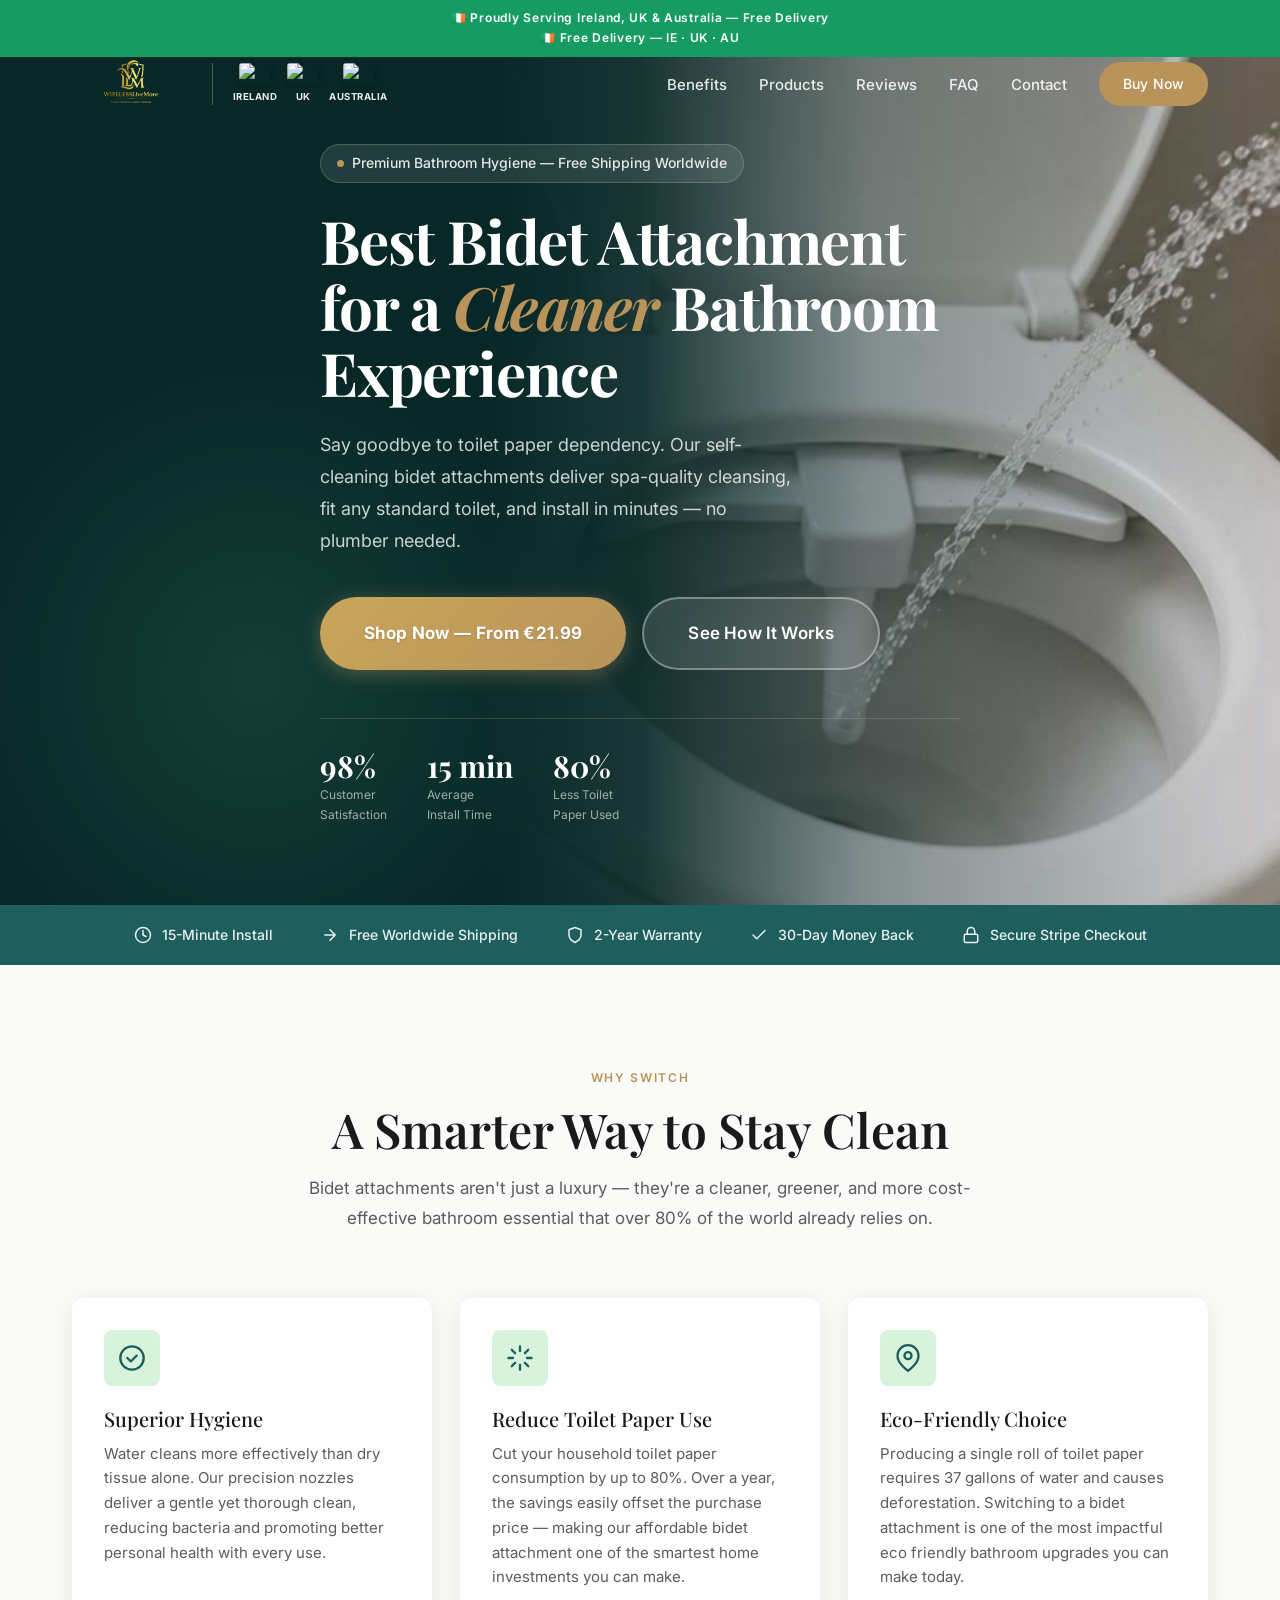
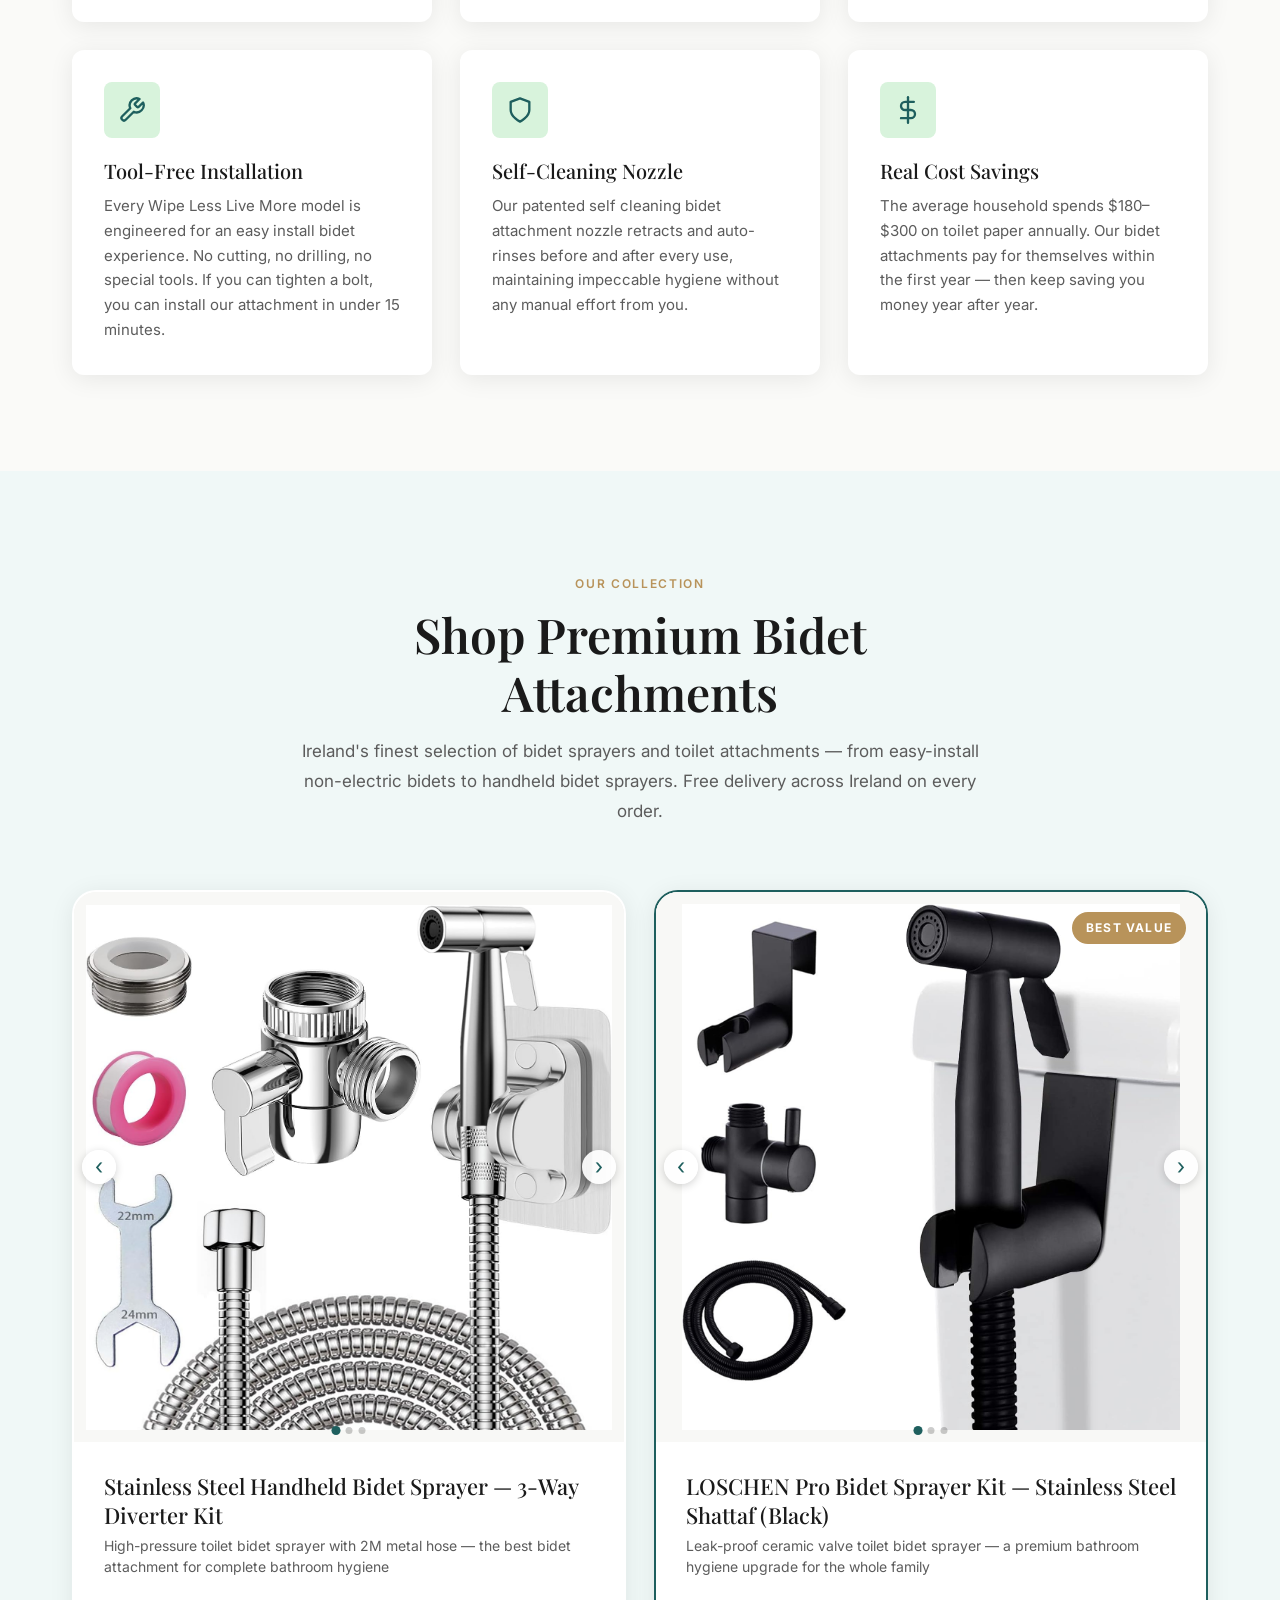
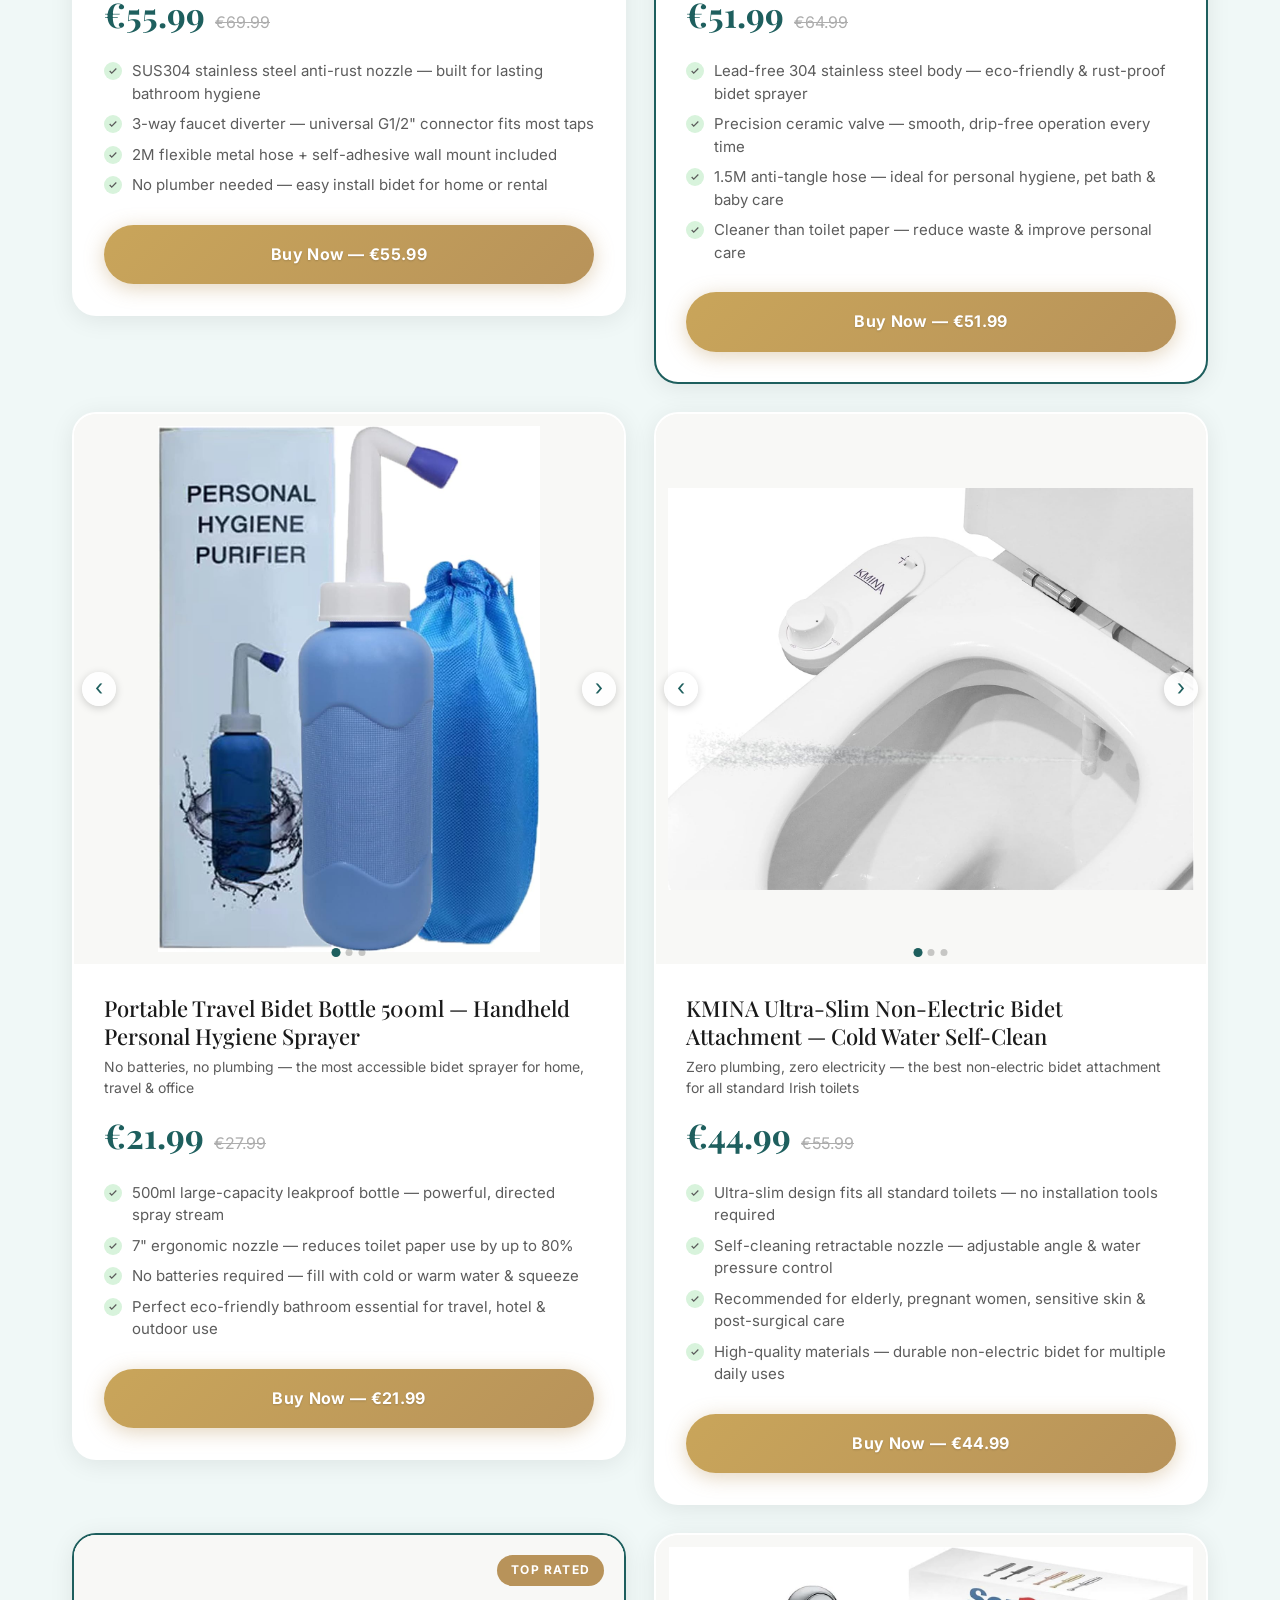
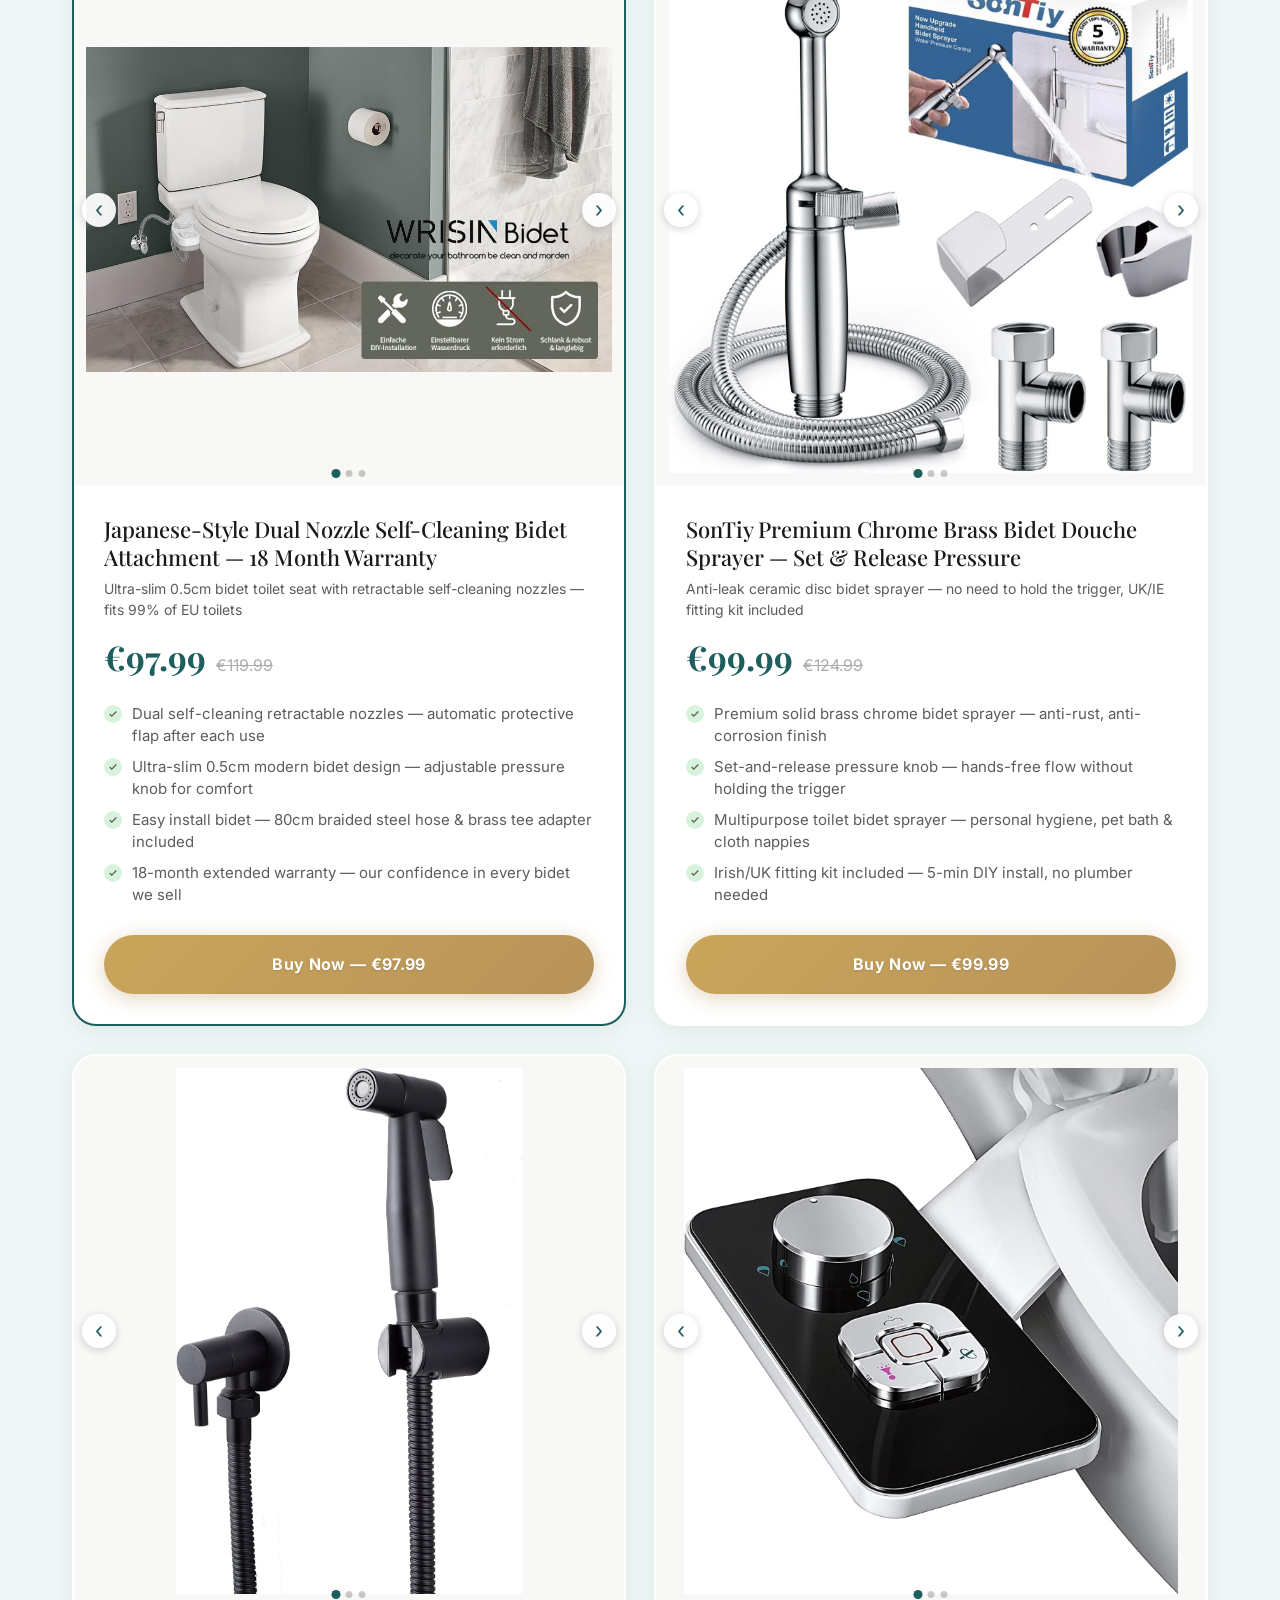
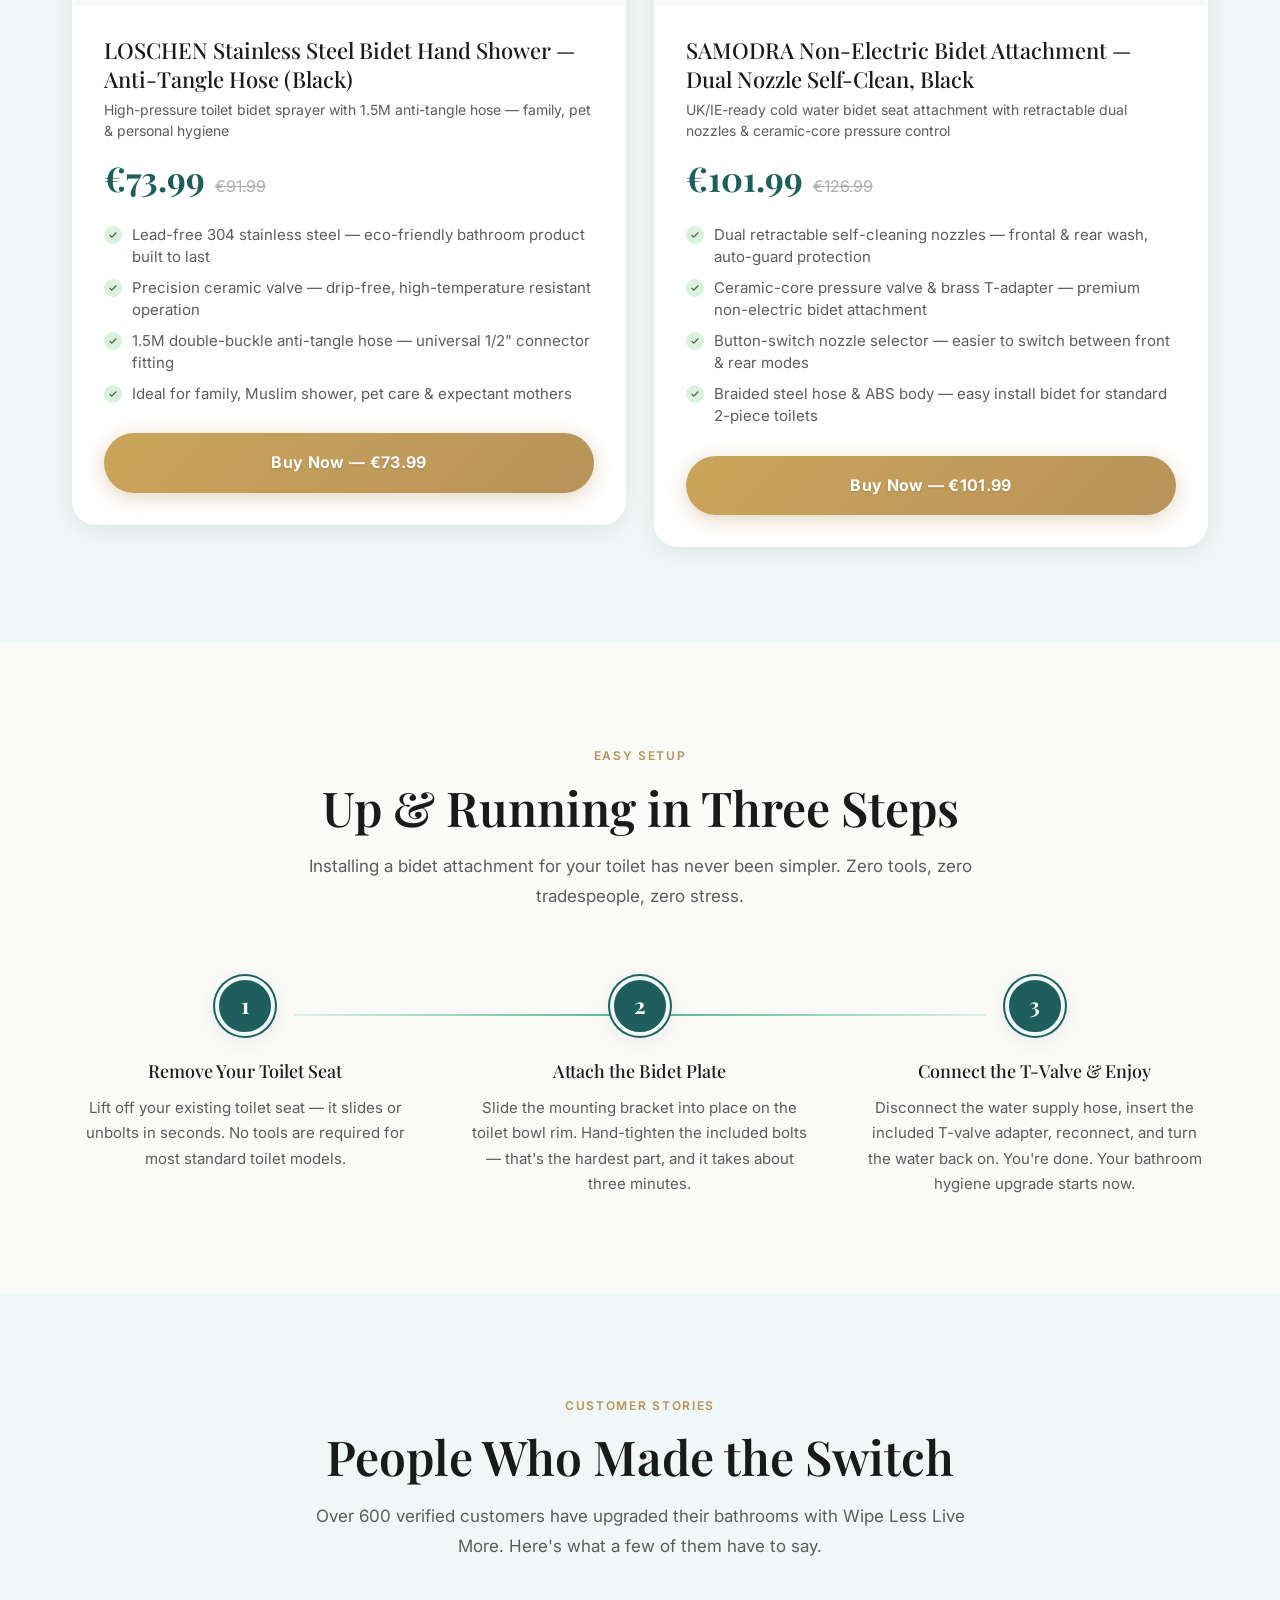
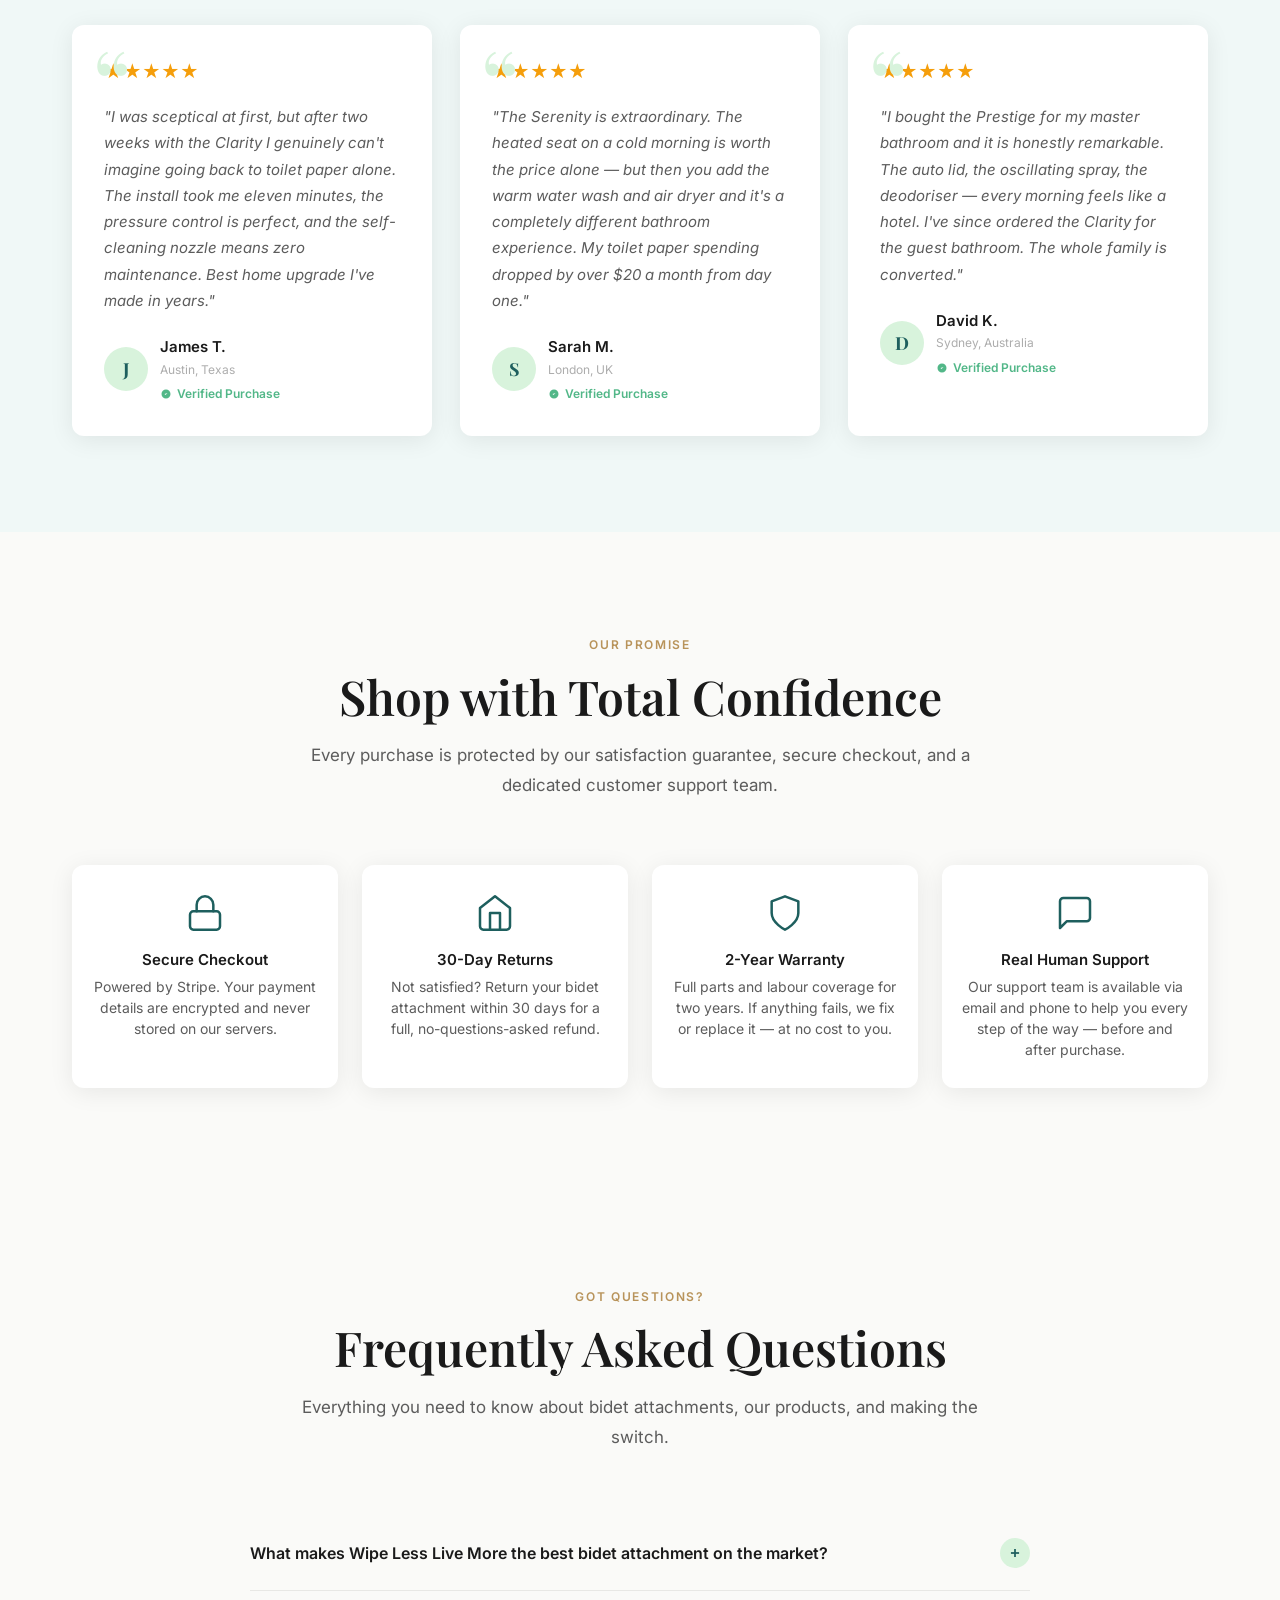
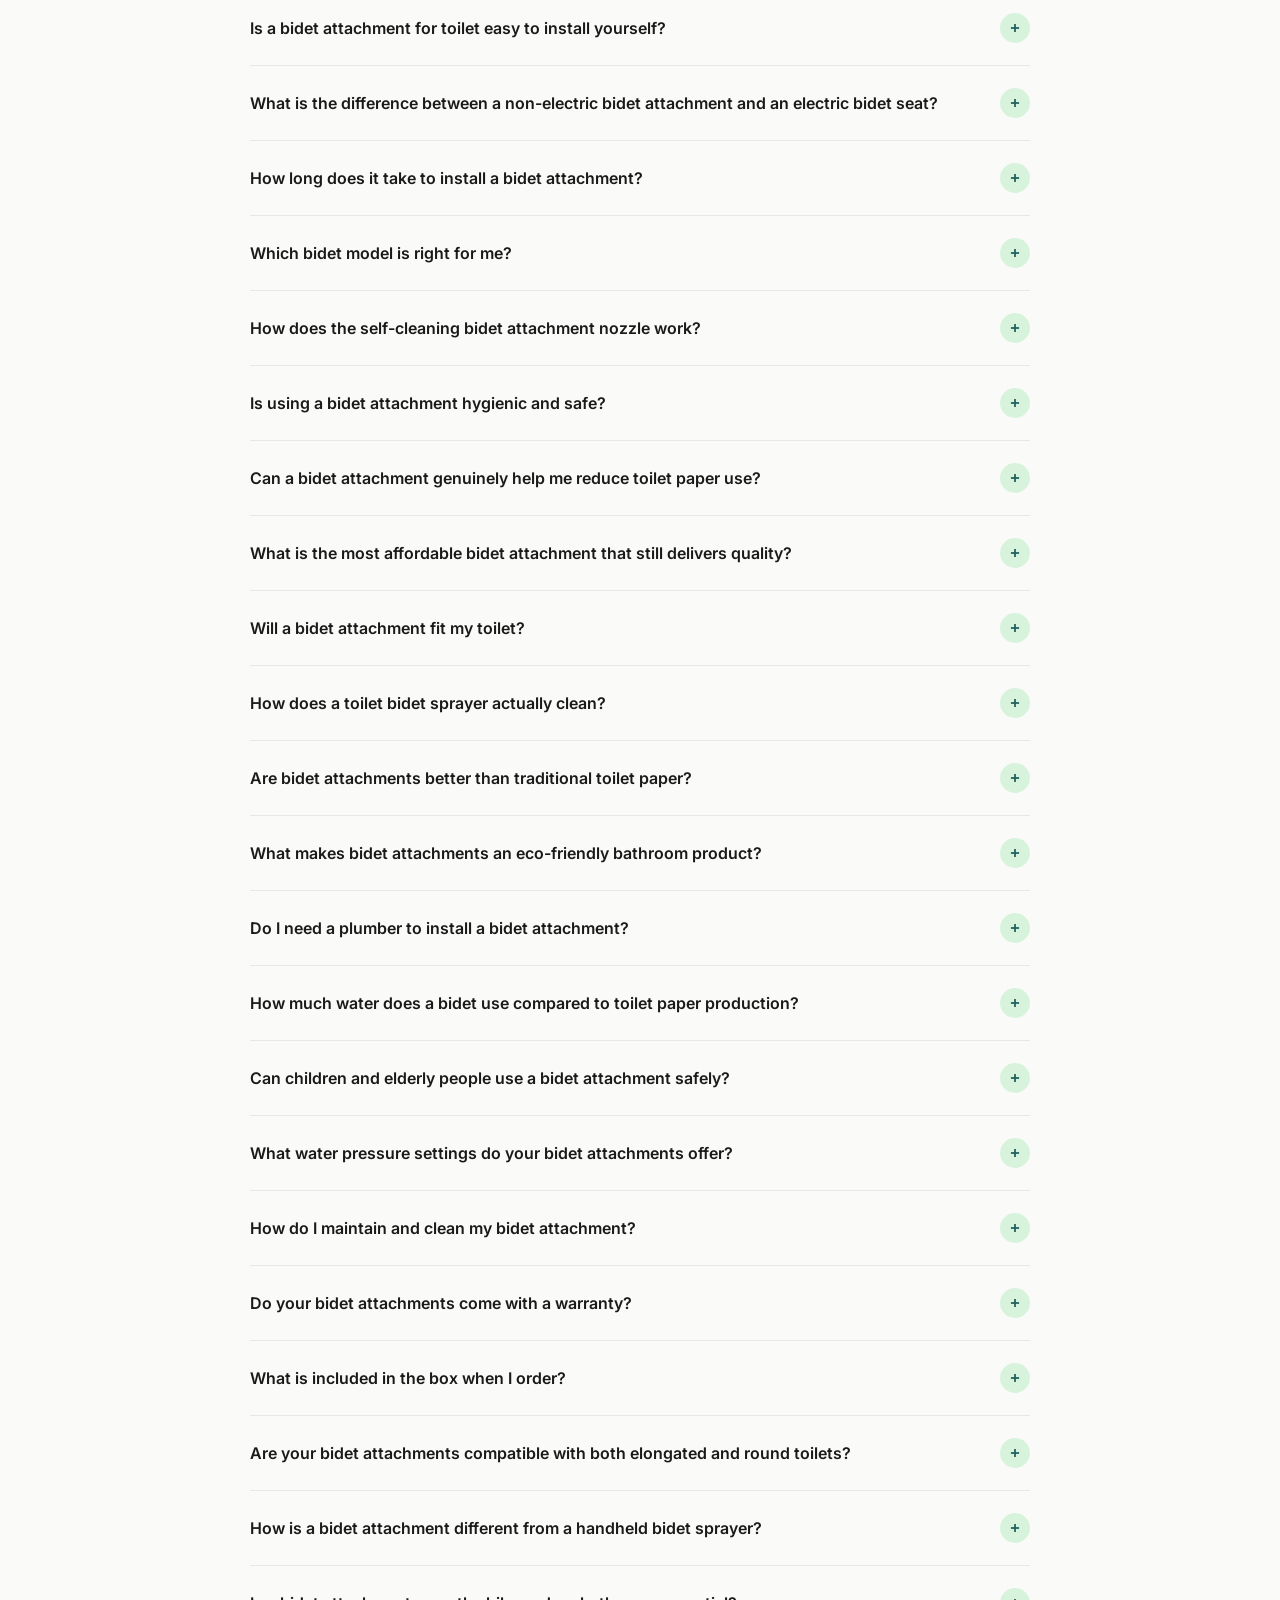
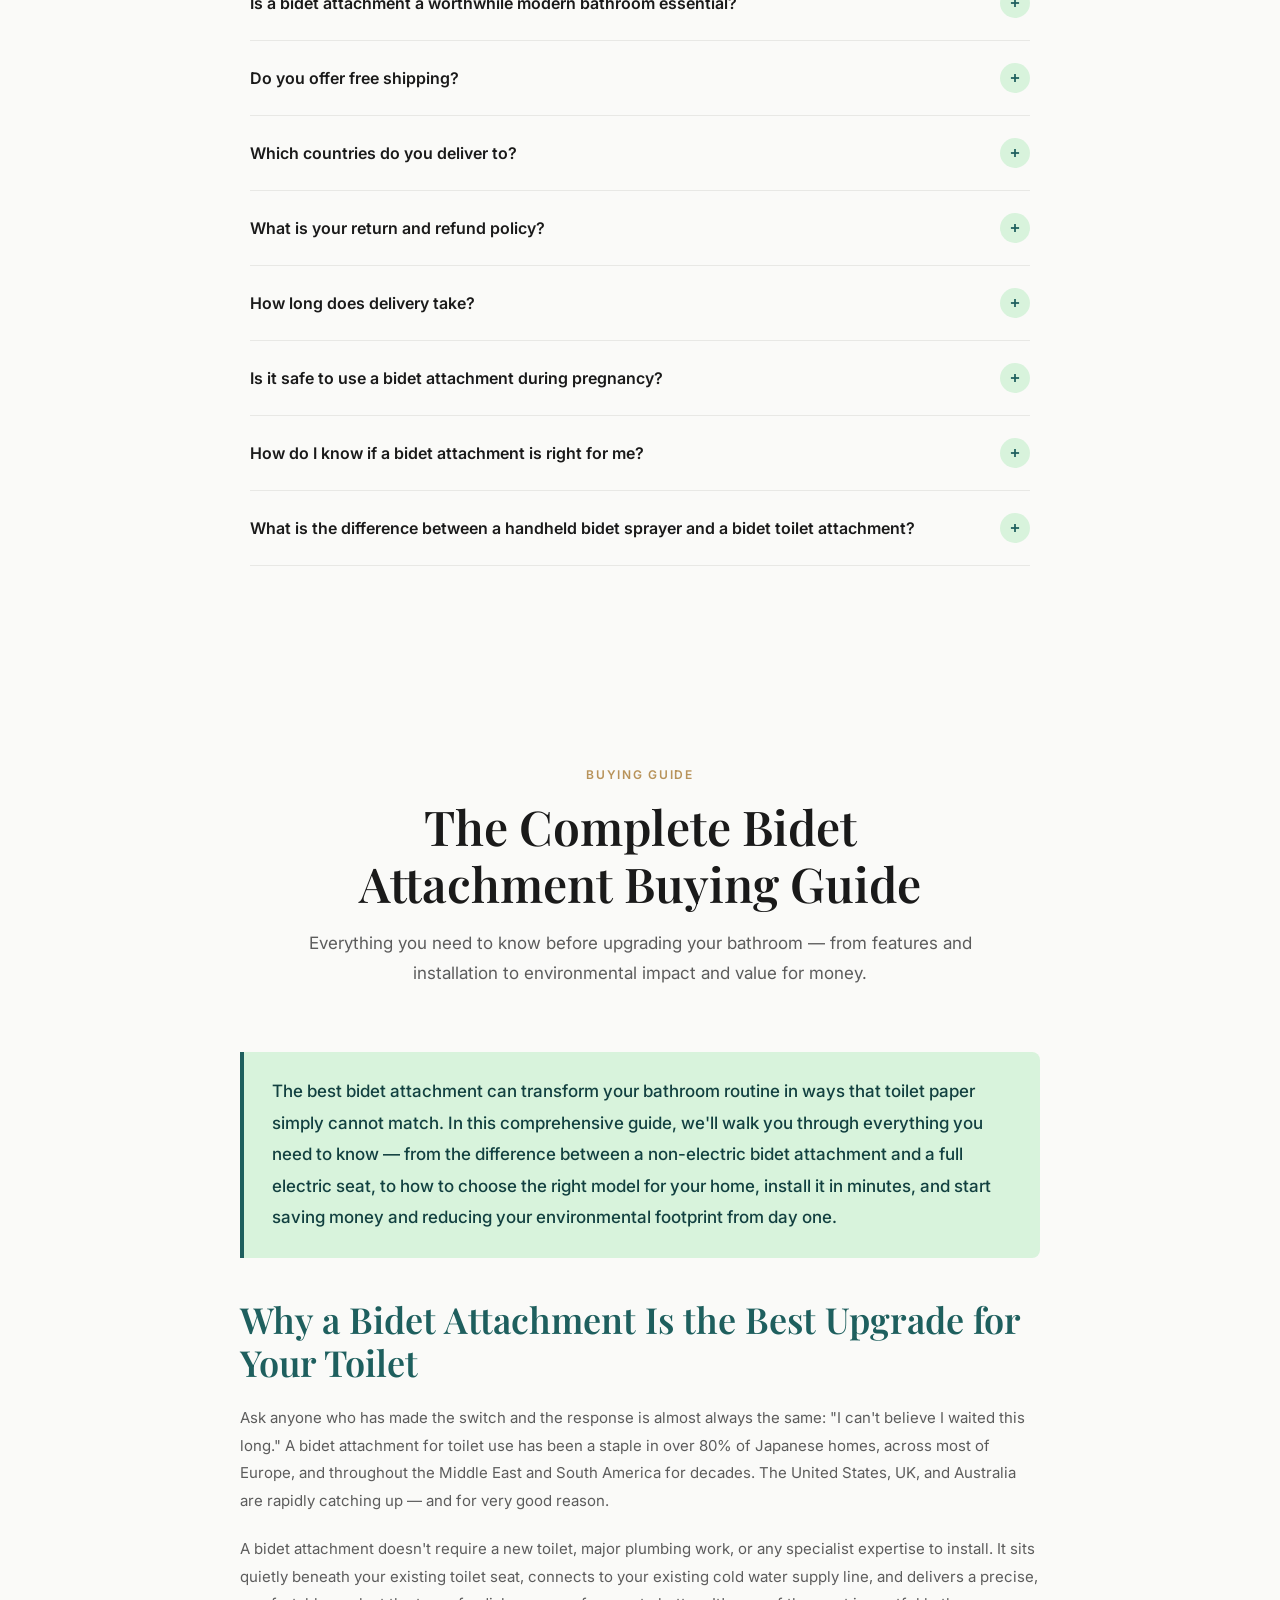
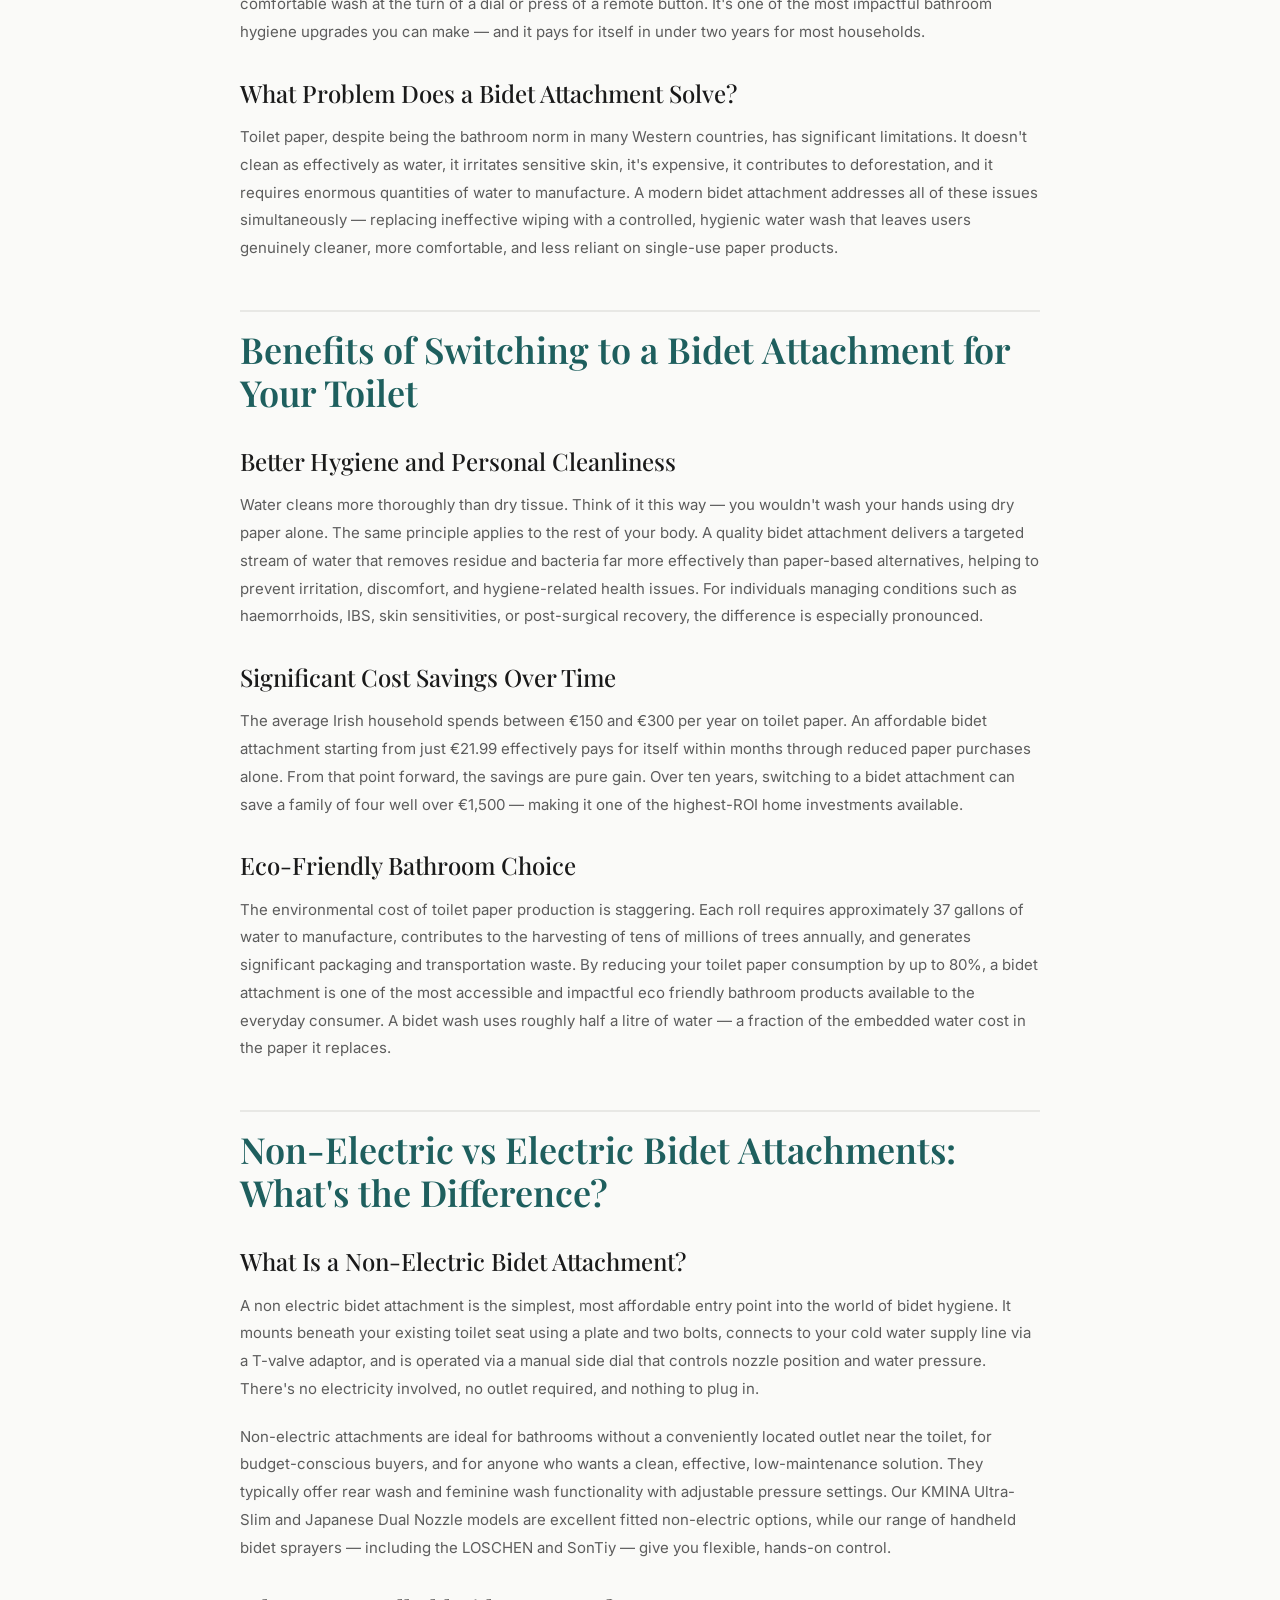
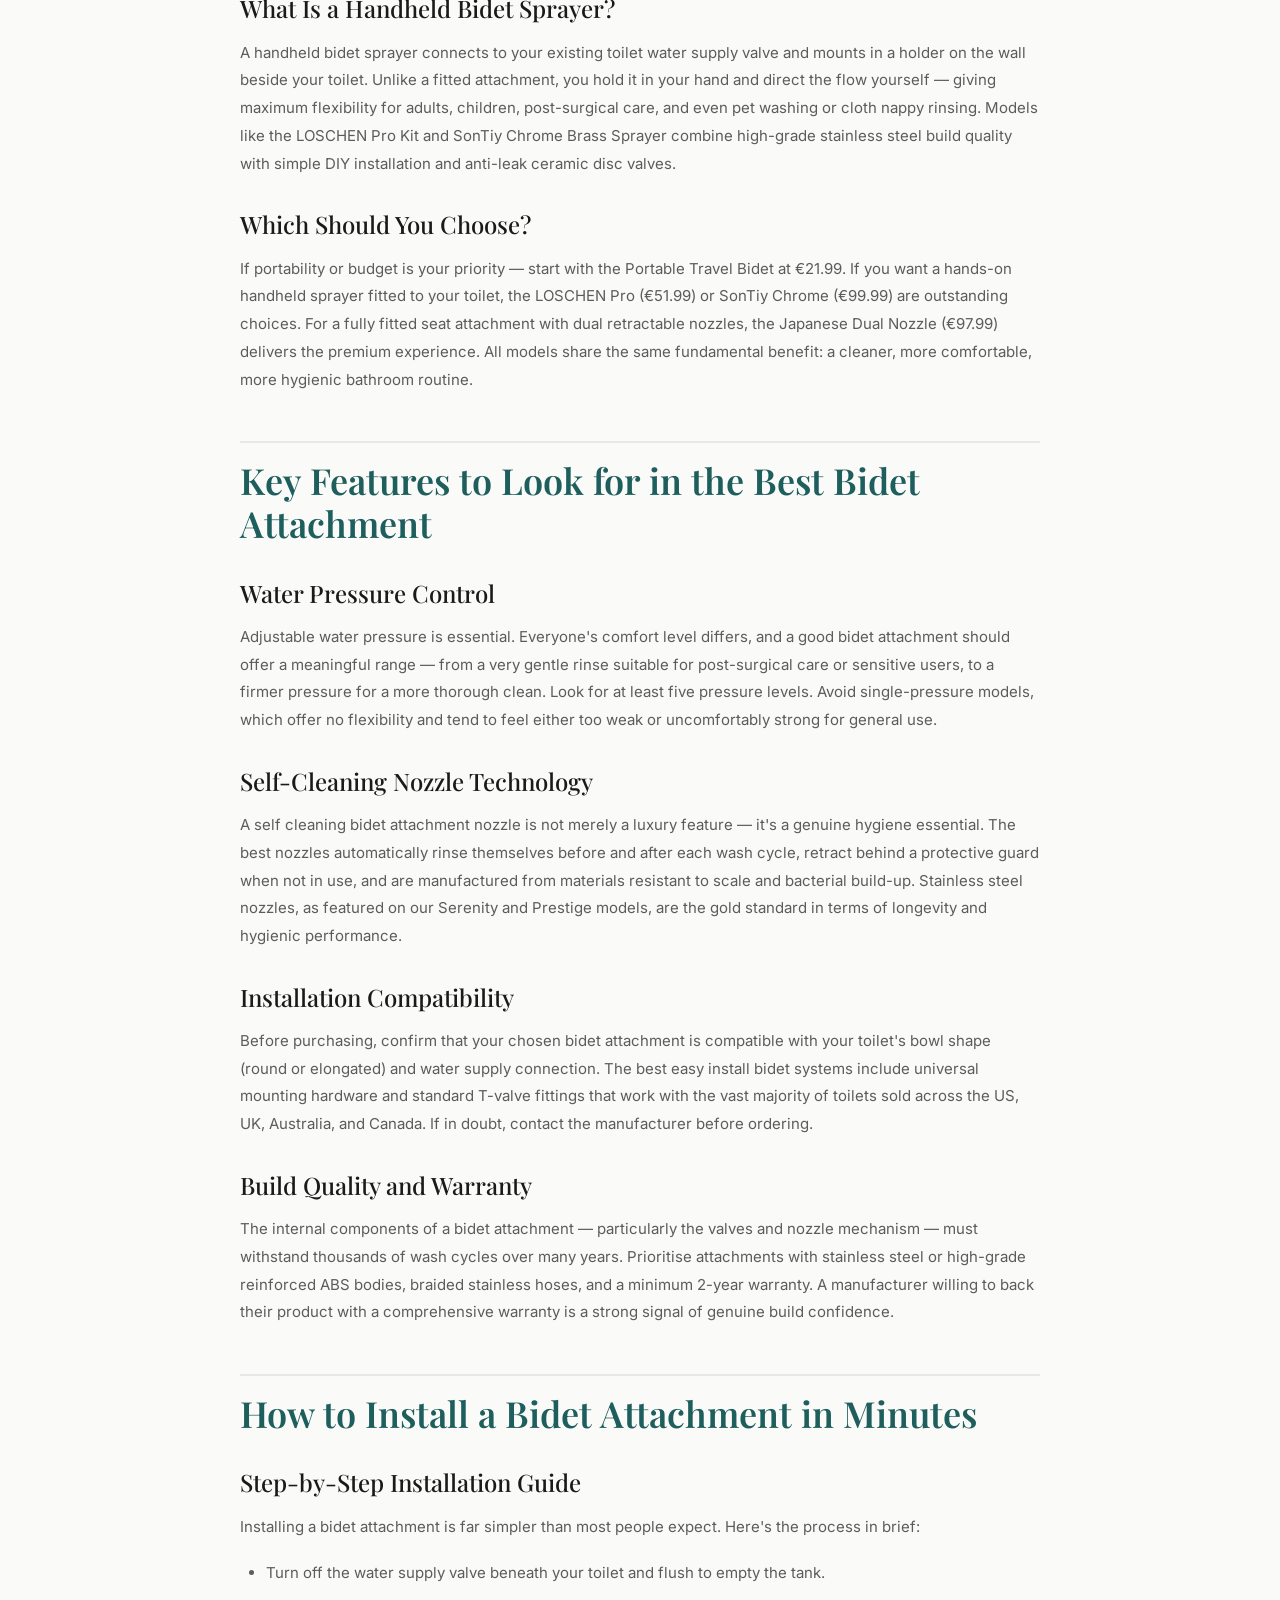
==== commit 299cbd3a: "Update index.html" ====
--- a/index.html
+++ b/index.html
@@ -133,7 +133,8 @@
      NAVIGATION
 ═══════════════════════════════════════ -->
 <div class="flag-bar" role="banner" aria-label="Serving Ireland">
-  <span>🇮🇪 Proudly Serving Ireland — Free Delivery Nationwide</span>
+  <span class="flag-bar-full">🇮🇪 Proudly Serving Ireland, UK &amp; Australia — Free Delivery</span>
+  <span class="flag-bar-short">🇮🇪 Free Delivery — IE · UK · AU</span>
 </div>
 <nav class="nav" id="mainNav" aria-label="Main navigation">
   <div class="container">
--- a/styles.css
+++ b/styles.css
@@ -223,19 +223,22 @@
   display: flex;
   flex-direction: column;
   align-items: center;
-  gap: 0.125rem;
-}
-.nav-flag-emoji {
-  font-size: 1.625rem;
-  line-height: 1;
-  filter: drop-shadow(0 1px 3px rgba(0,0,0,0.2));
+  gap: 0.25rem;
+}
+.nav-flag-img {
+  width: 32px;
+  height: 22px;
+  object-fit: cover;
+  border-radius: 3px;
+  box-shadow: 0 1px 4px rgba(0,0,0,0.35);
+  display: block;
 }
 .nav-flag-label {
-  font-size: 0.625rem;
+  font-size: 0.6rem;
   font-weight: 700;
-  letter-spacing: 0.04em;
+  letter-spacing: 0.05em;
   text-transform: uppercase;
-  color: rgba(255,255,255,0.85);
+  color: rgba(255,255,255,0.9);
 }
 .nav.scrolled .nav-flag-label {
   color: var(--clr-mid);
@@ -587,11 +590,80 @@
 .product-img {
   aspect-ratio: 1/1;
   background: #f8f8f6;
-  display: flex; align-items: center; justify-content: center;
   overflow: hidden;
   position: relative;
 }
-.product-img img { width: 100%; height: 100%; object-fit: contain; padding: 0.75rem; }
+
+/* Slider */
+.product-slider {
+  position: relative;
+  width: 100%;
+  height: 100%;
+  overflow: hidden;
+}
+.slider-track {
+  display: flex;
+  height: 100%;
+  transition: transform 0.4s cubic-bezier(0.4, 0, 0.2, 1);
+}
+.slider-track img {
+  min-width: 100%;
+  width: 100%;
+  height: 100%;
+  object-fit: contain;
+  padding: 0.75rem;
+  background: #f8f8f6;
+  flex-shrink: 0;
+}
+
+/* Prev / Next buttons */
+.slider-btn {
+  position: absolute;
+  top: 50%;
+  transform: translateY(-50%);
+  background: rgba(255,255,255,0.92);
+  border: none;
+  border-radius: 50%;
+  width: 34px;
+  height: 34px;
+  font-size: 1.4rem;
+  line-height: 1;
+  cursor: pointer;
+  display: flex;
+  align-items: center;
+  justify-content: center;
+  box-shadow: 0 2px 8px rgba(0,0,0,0.18);
+  color: var(--clr-primary);
+  transition: background 0.2s, transform 0.2s;
+  z-index: 2;
+  padding-bottom: 2px;
+}
+.slider-btn:hover { background: #fff; transform: translateY(-50%) scale(1.1); }
+.slider-prev { left: 8px; }
+.slider-next { right: 8px; }
+
+/* Dot indicators */
+.slider-dots {
+  position: absolute;
+  bottom: 8px;
+  left: 50%;
+  transform: translateX(-50%);
+  display: flex;
+  gap: 6px;
+  z-index: 2;
+}
+.slider-dot {
+  width: 7px;
+  height: 7px;
+  border-radius: 50%;
+  background: rgba(0,0,0,0.2);
+  cursor: pointer;
+  transition: background 0.2s, transform 0.2s;
+}
+.slider-dot.active {
+  background: var(--clr-primary);
+  transform: scale(1.3);
+}
 .product-img-placeholder {
   display: flex; flex-direction: column; align-items: center;
   gap: 0.625rem; color: var(--clr-light); font-size: var(--fs-sm);
@@ -1100,7 +1172,7 @@
   .nav-links  { display: none; }
   .hamburger  { display: flex; }
   .nav-flag-label { display: none; }
-  .nav-flag-emoji { font-size: 1.375rem; }
+  .nav-flag-img { width: 26px; height: 18px; }
   .nav-flags { gap: 0.375rem; padding-left: 0.75rem; }
   .hero { padding: 6rem 0 4rem; min-height: auto; background-position: 80% center; }
   .hero-inner { text-align: center; max-width: 100%; }
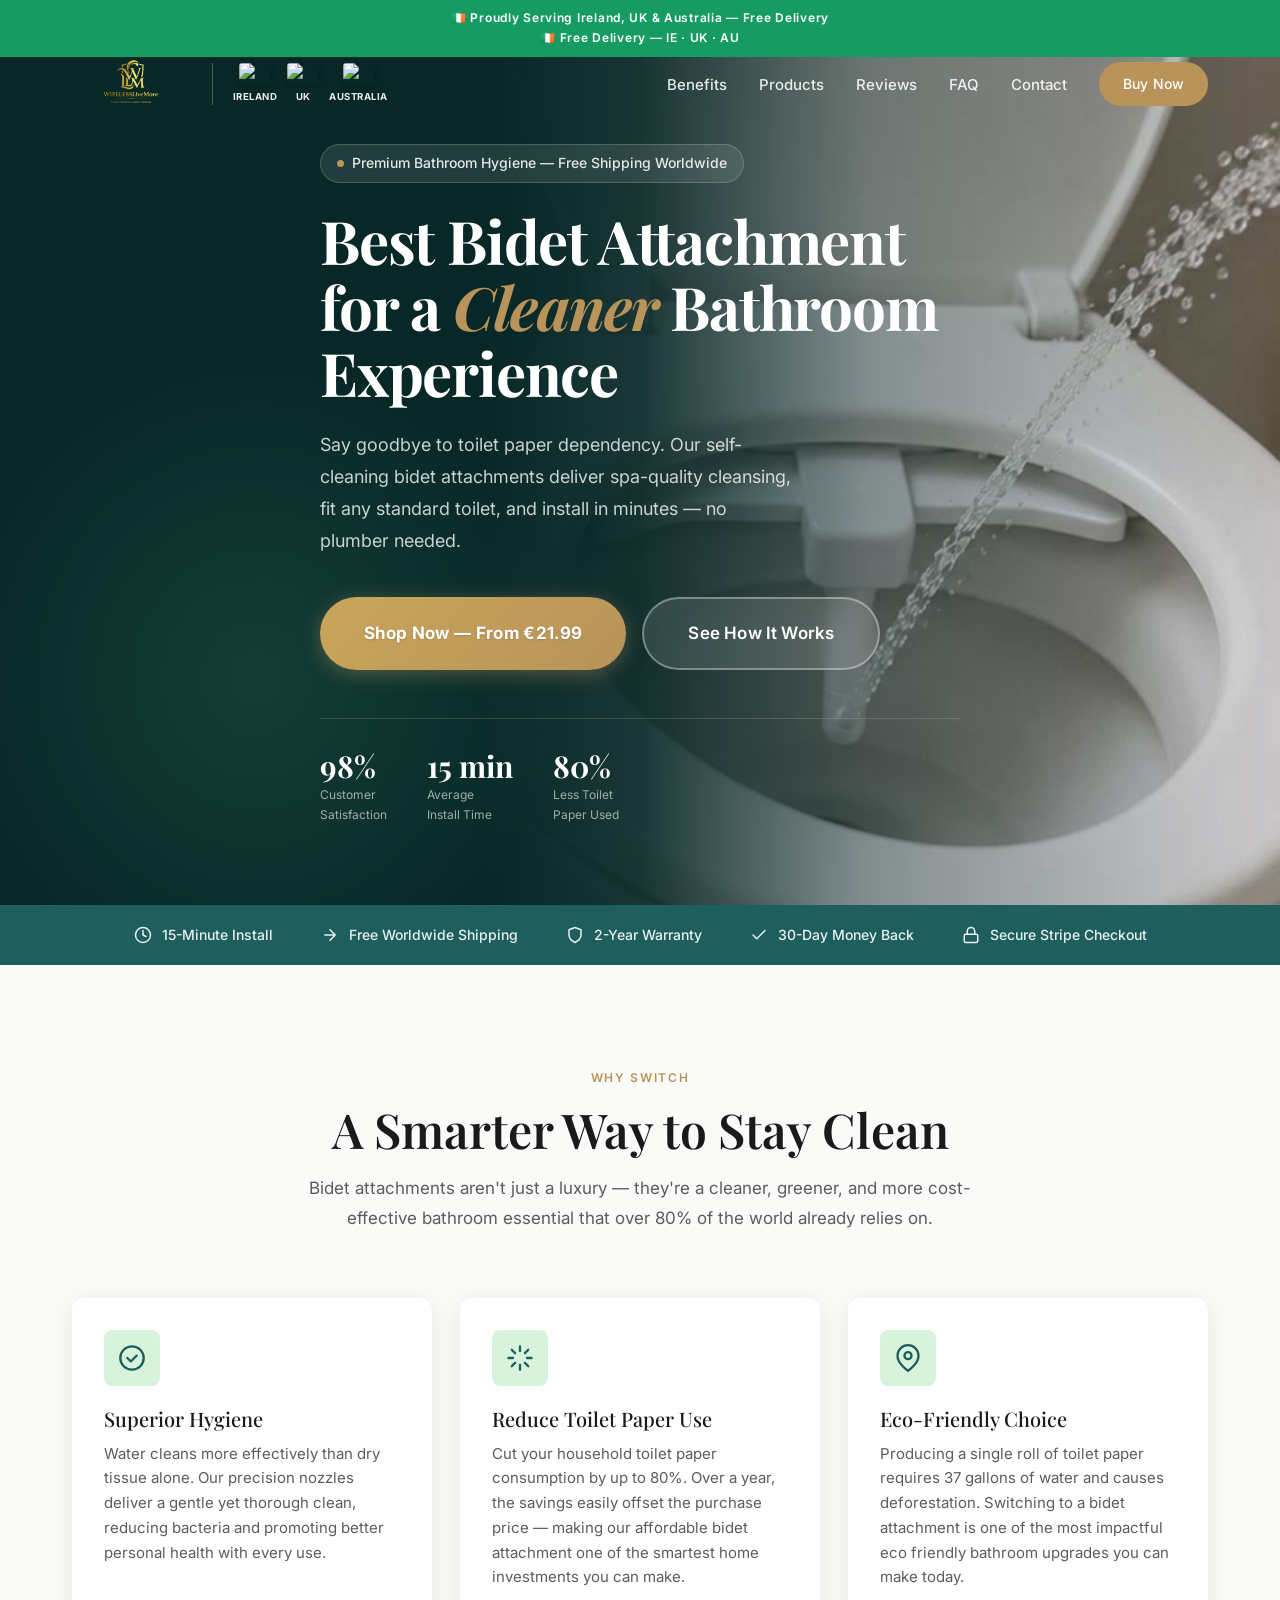
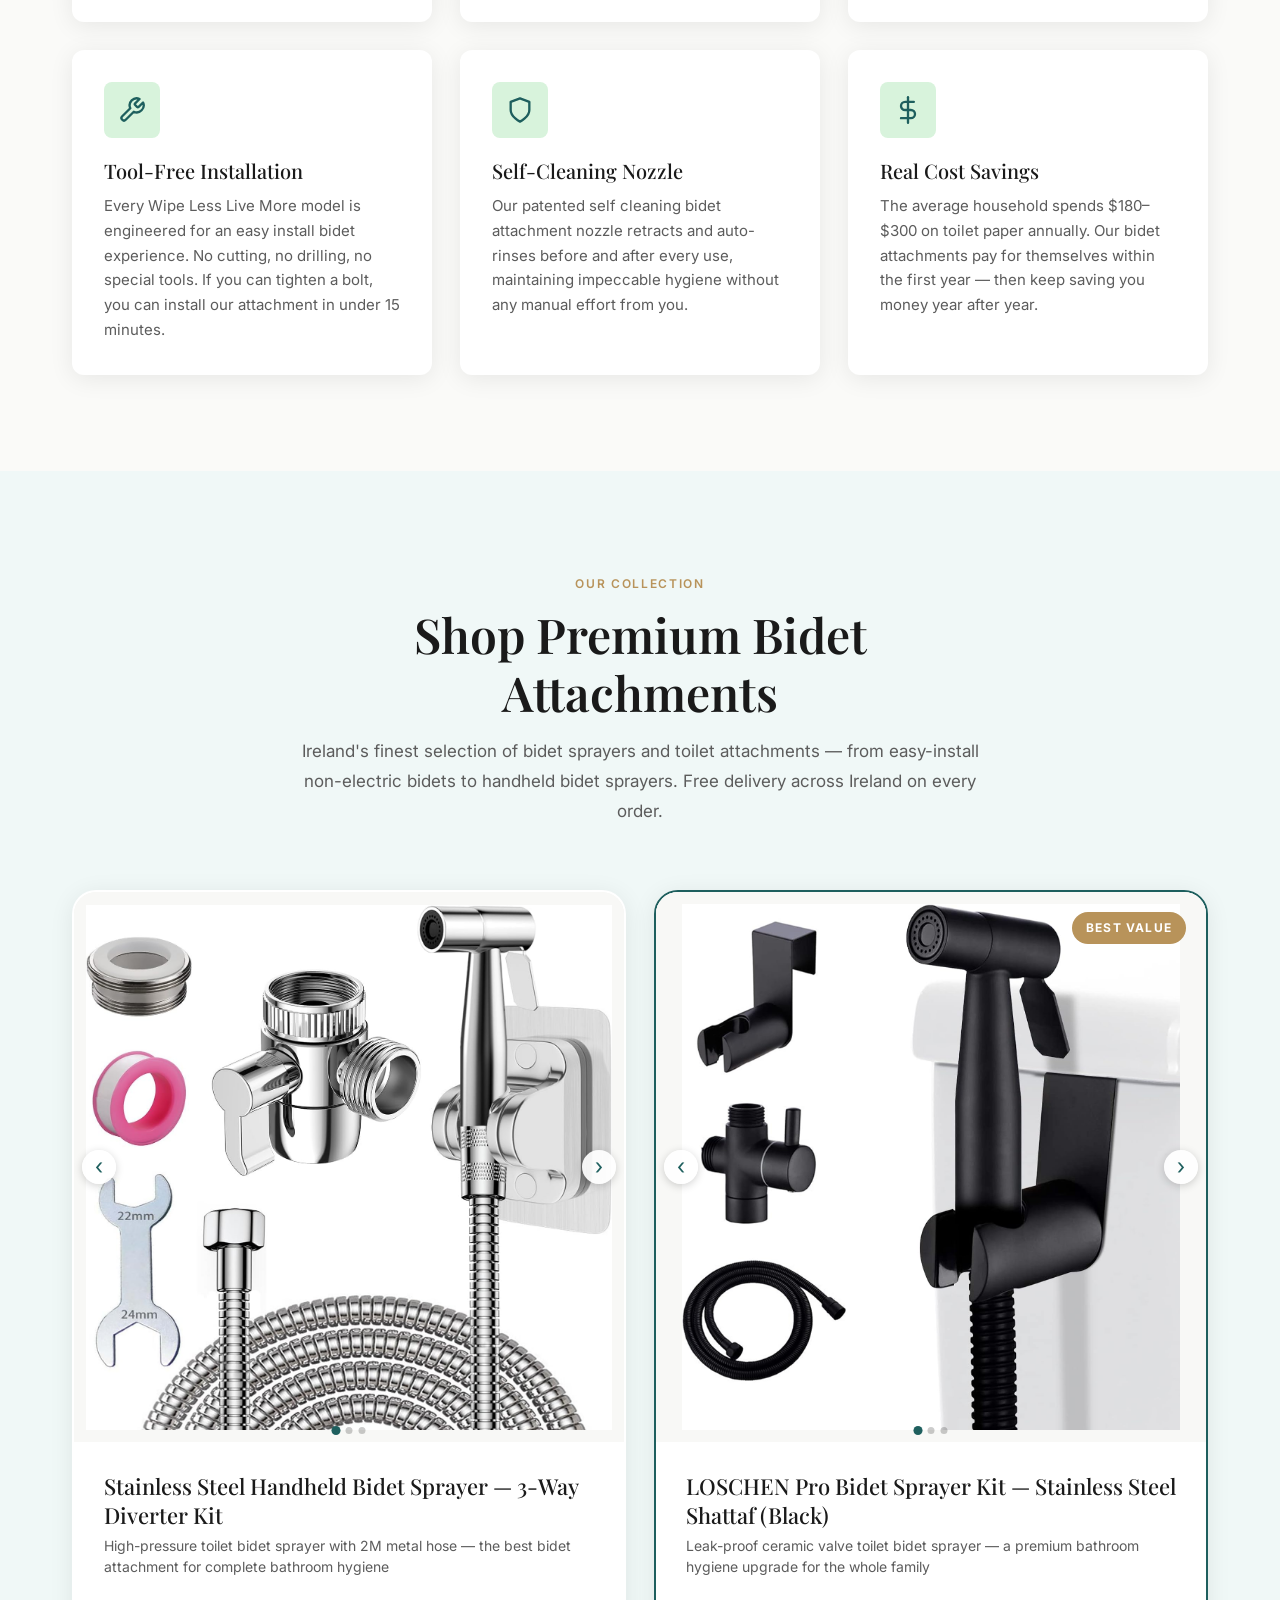
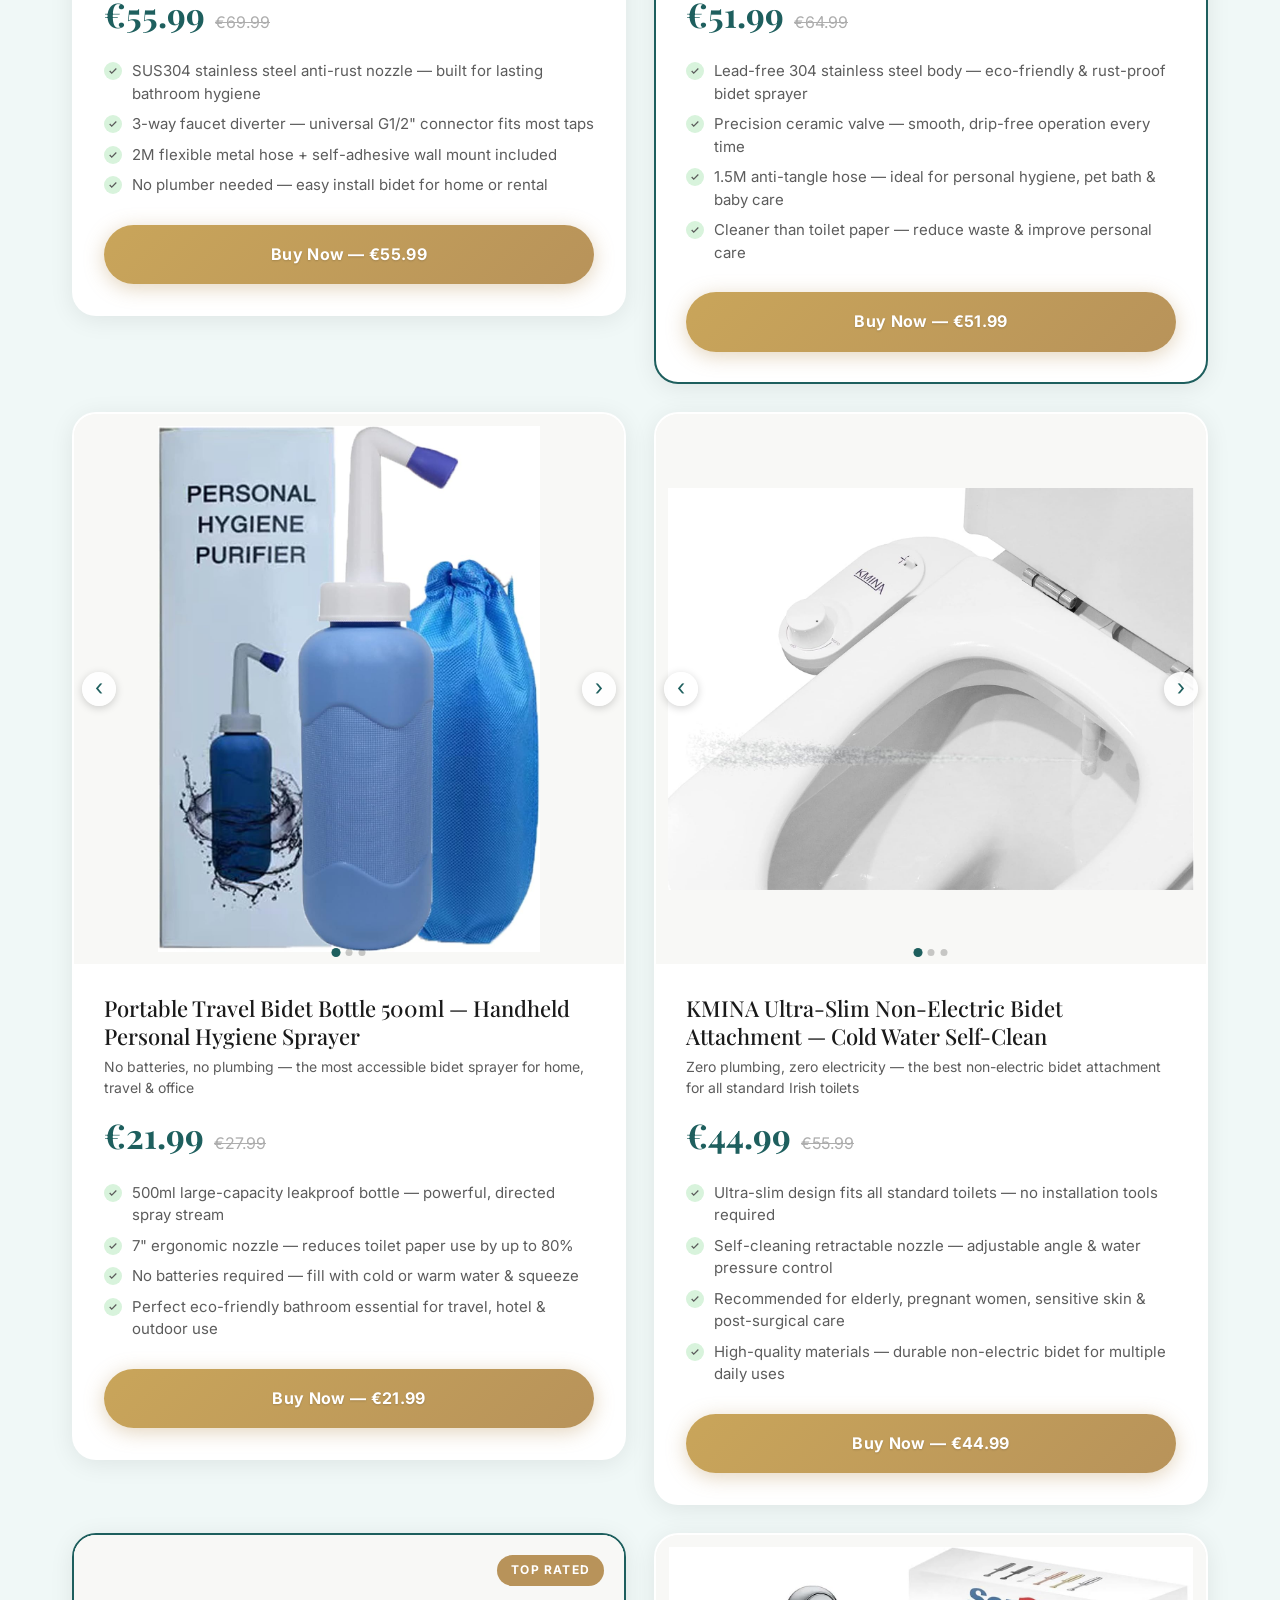
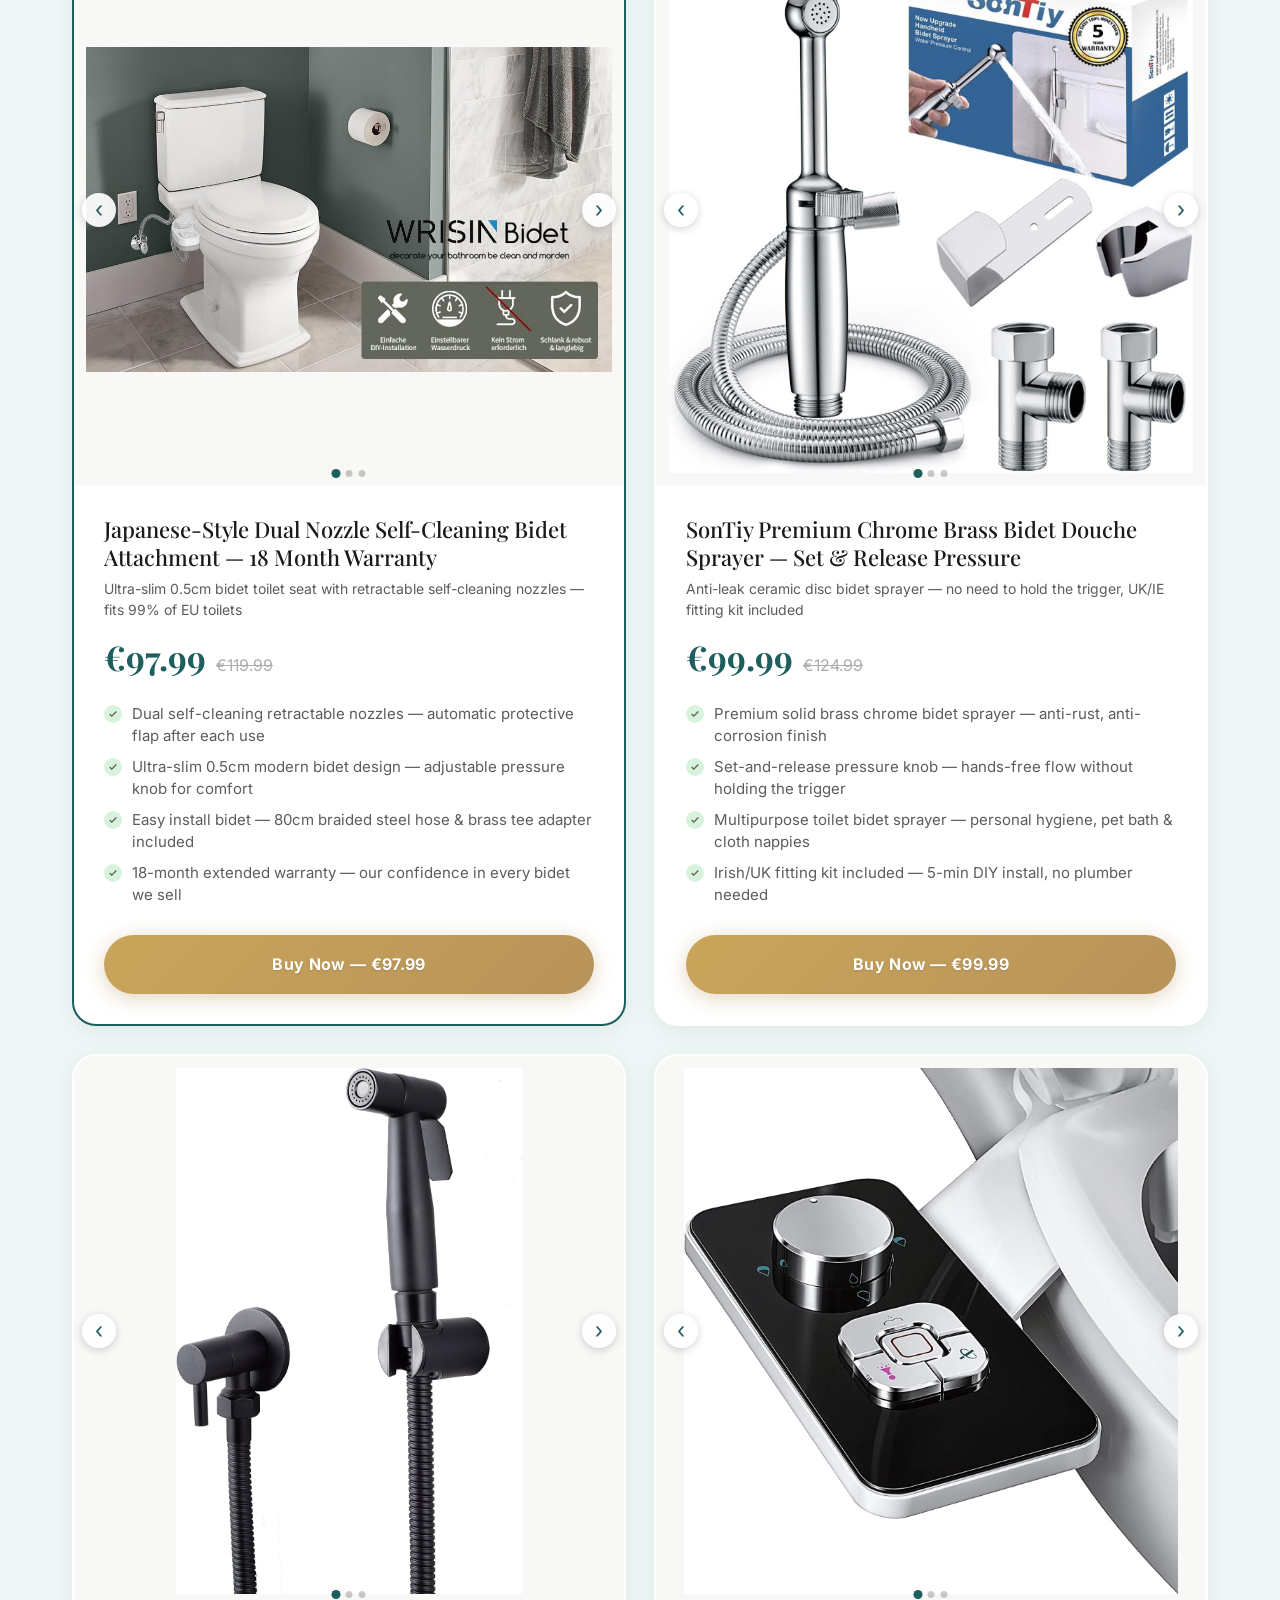
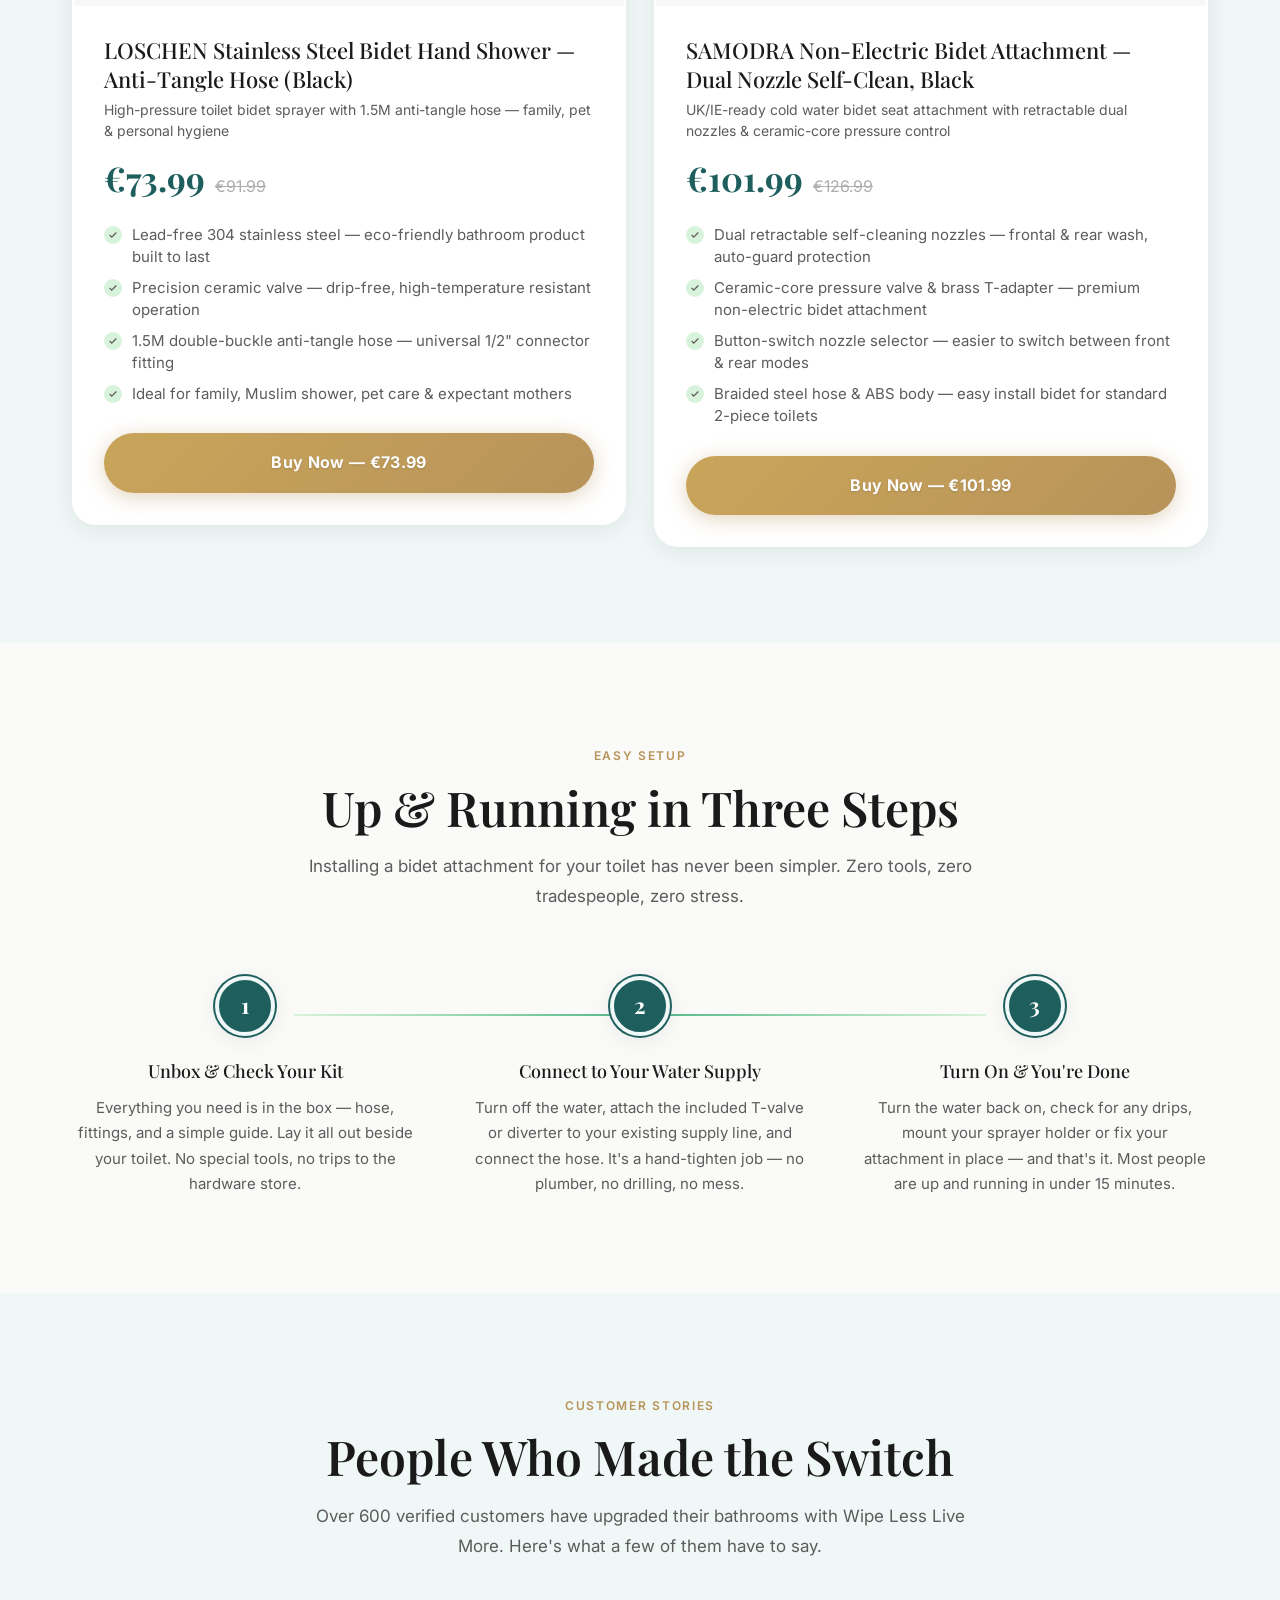
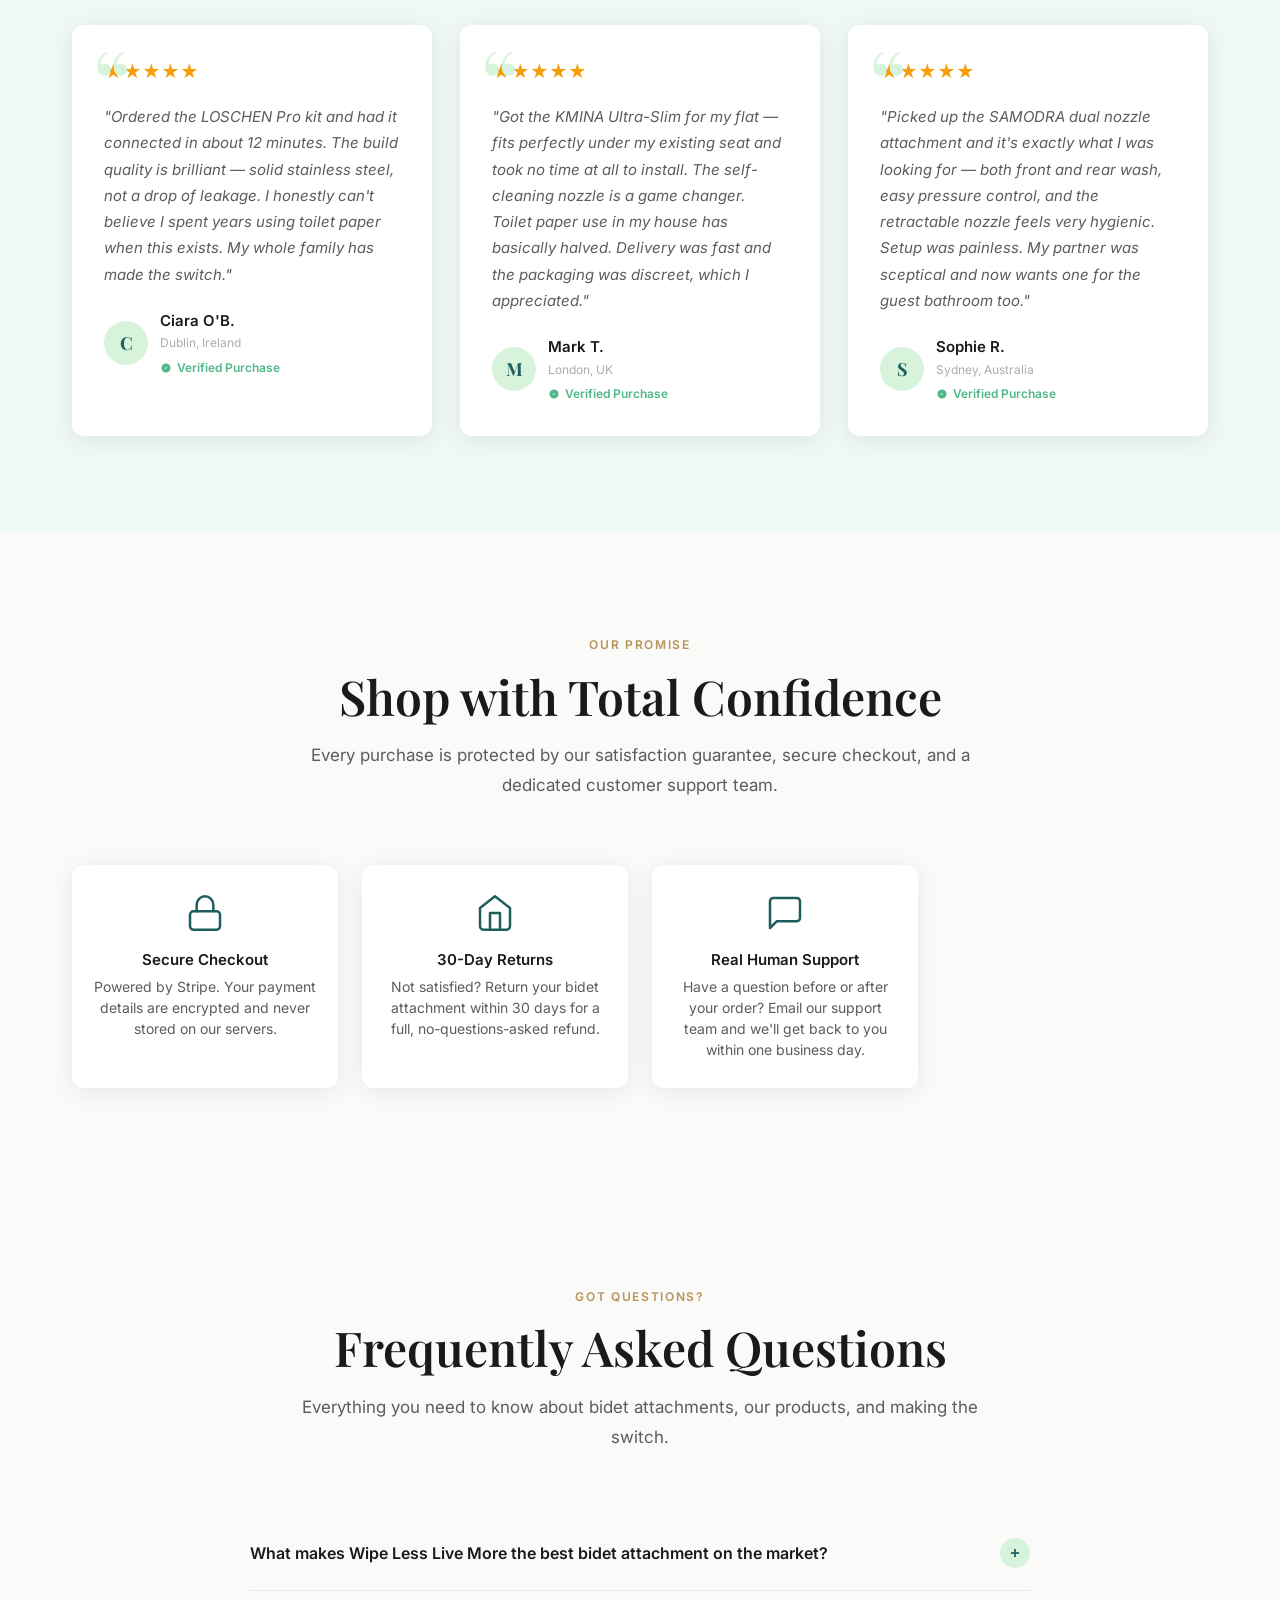
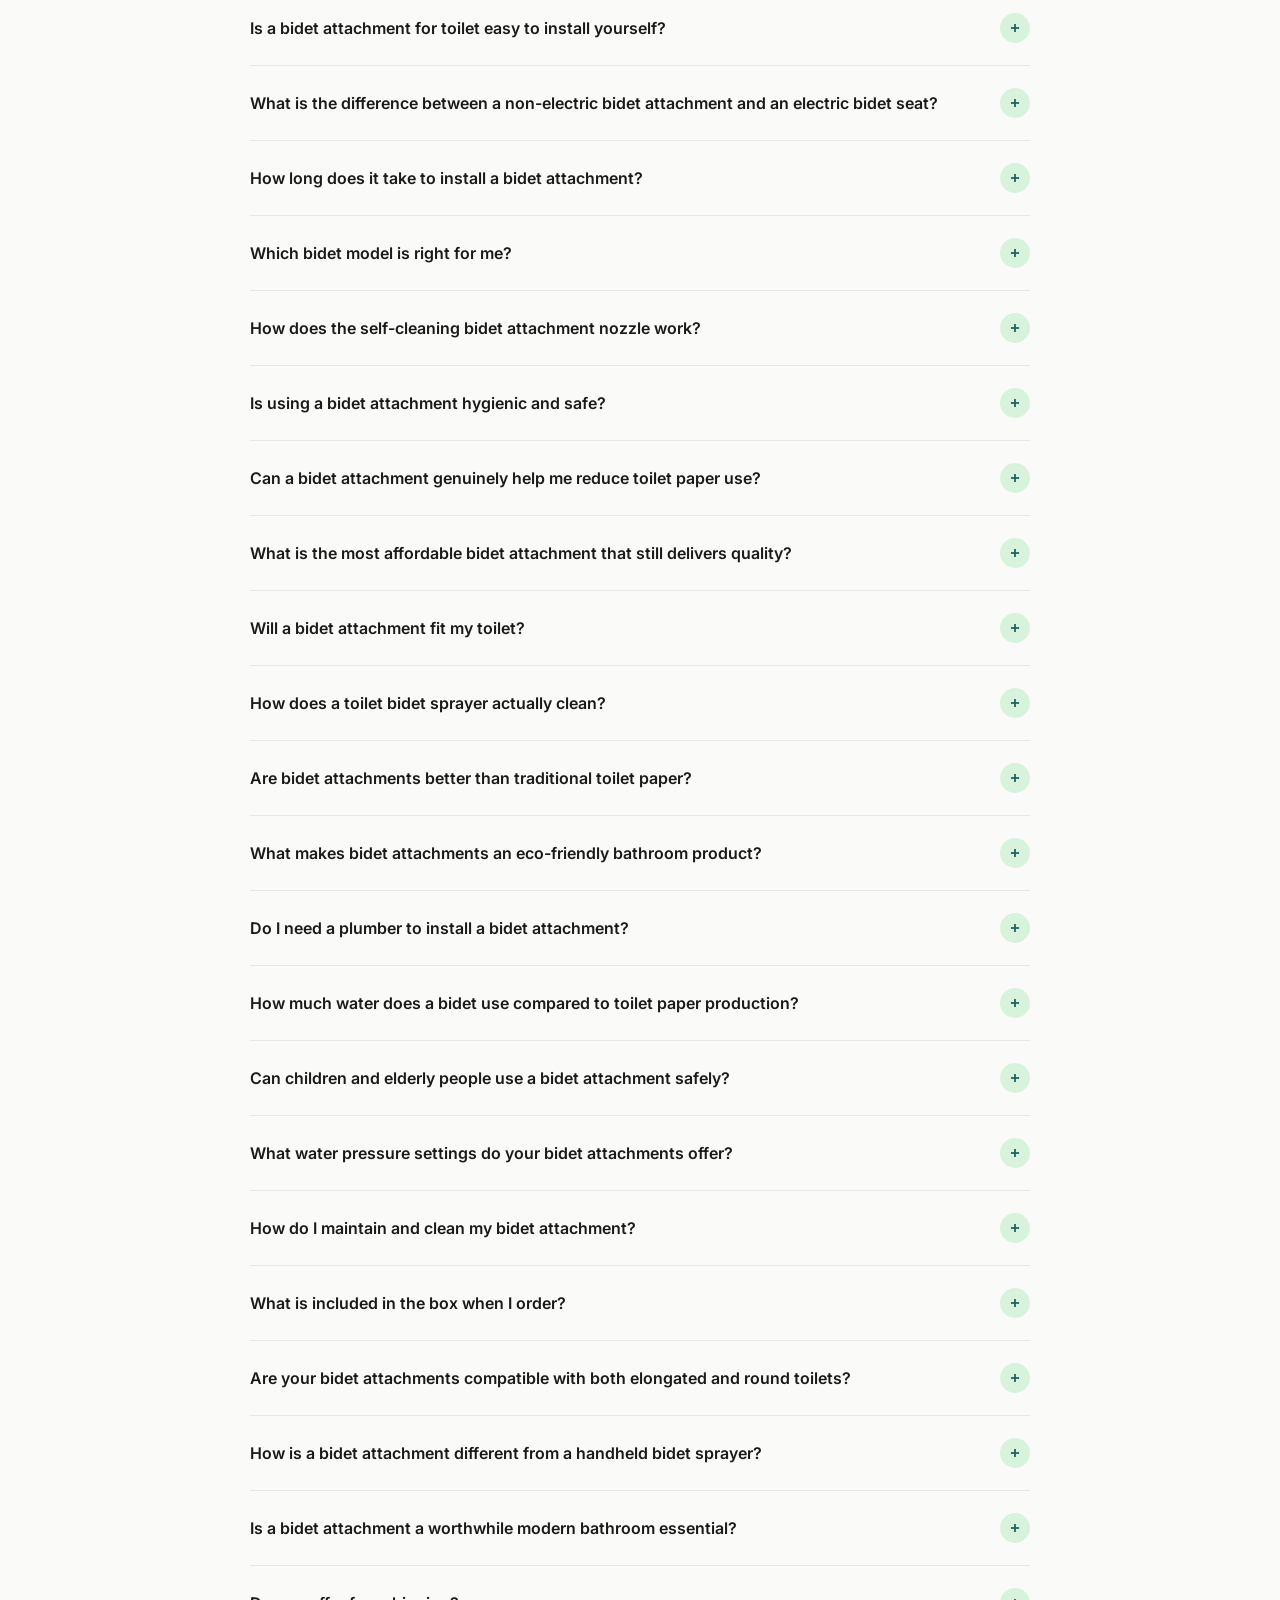
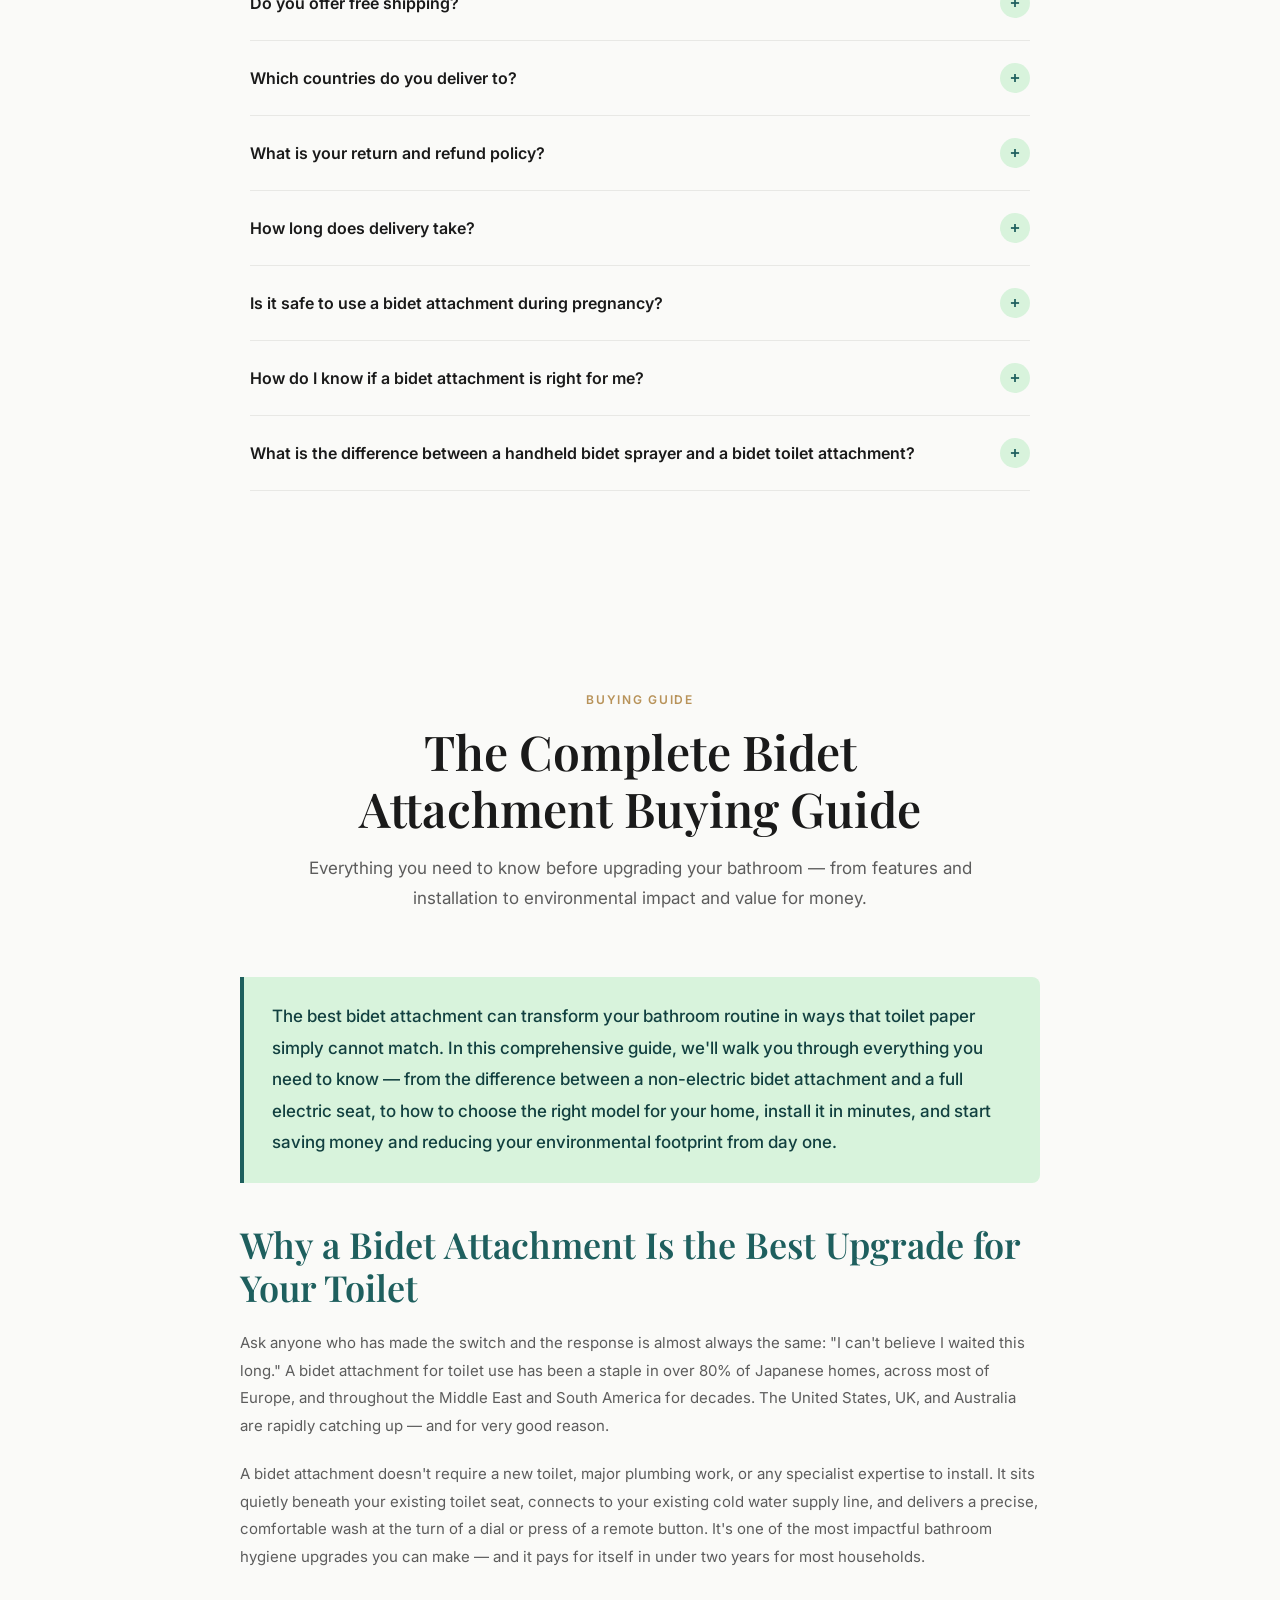
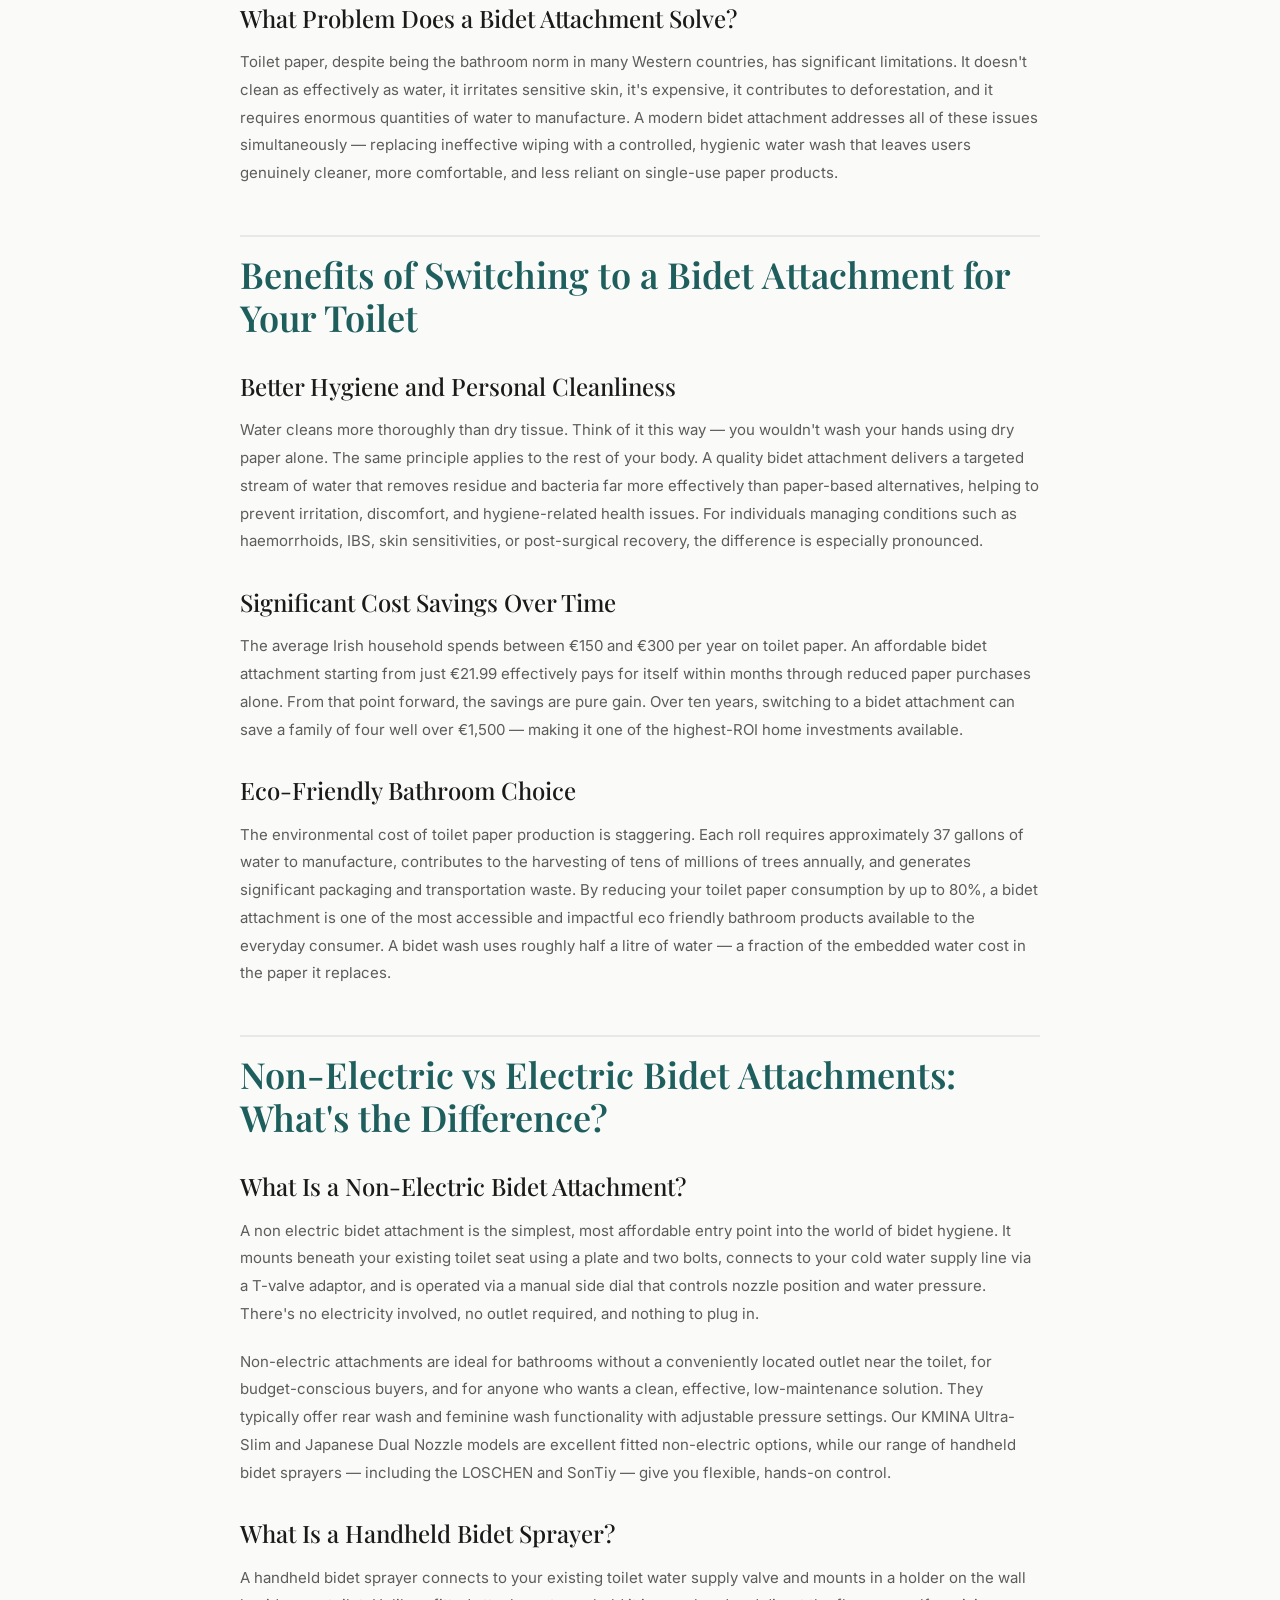
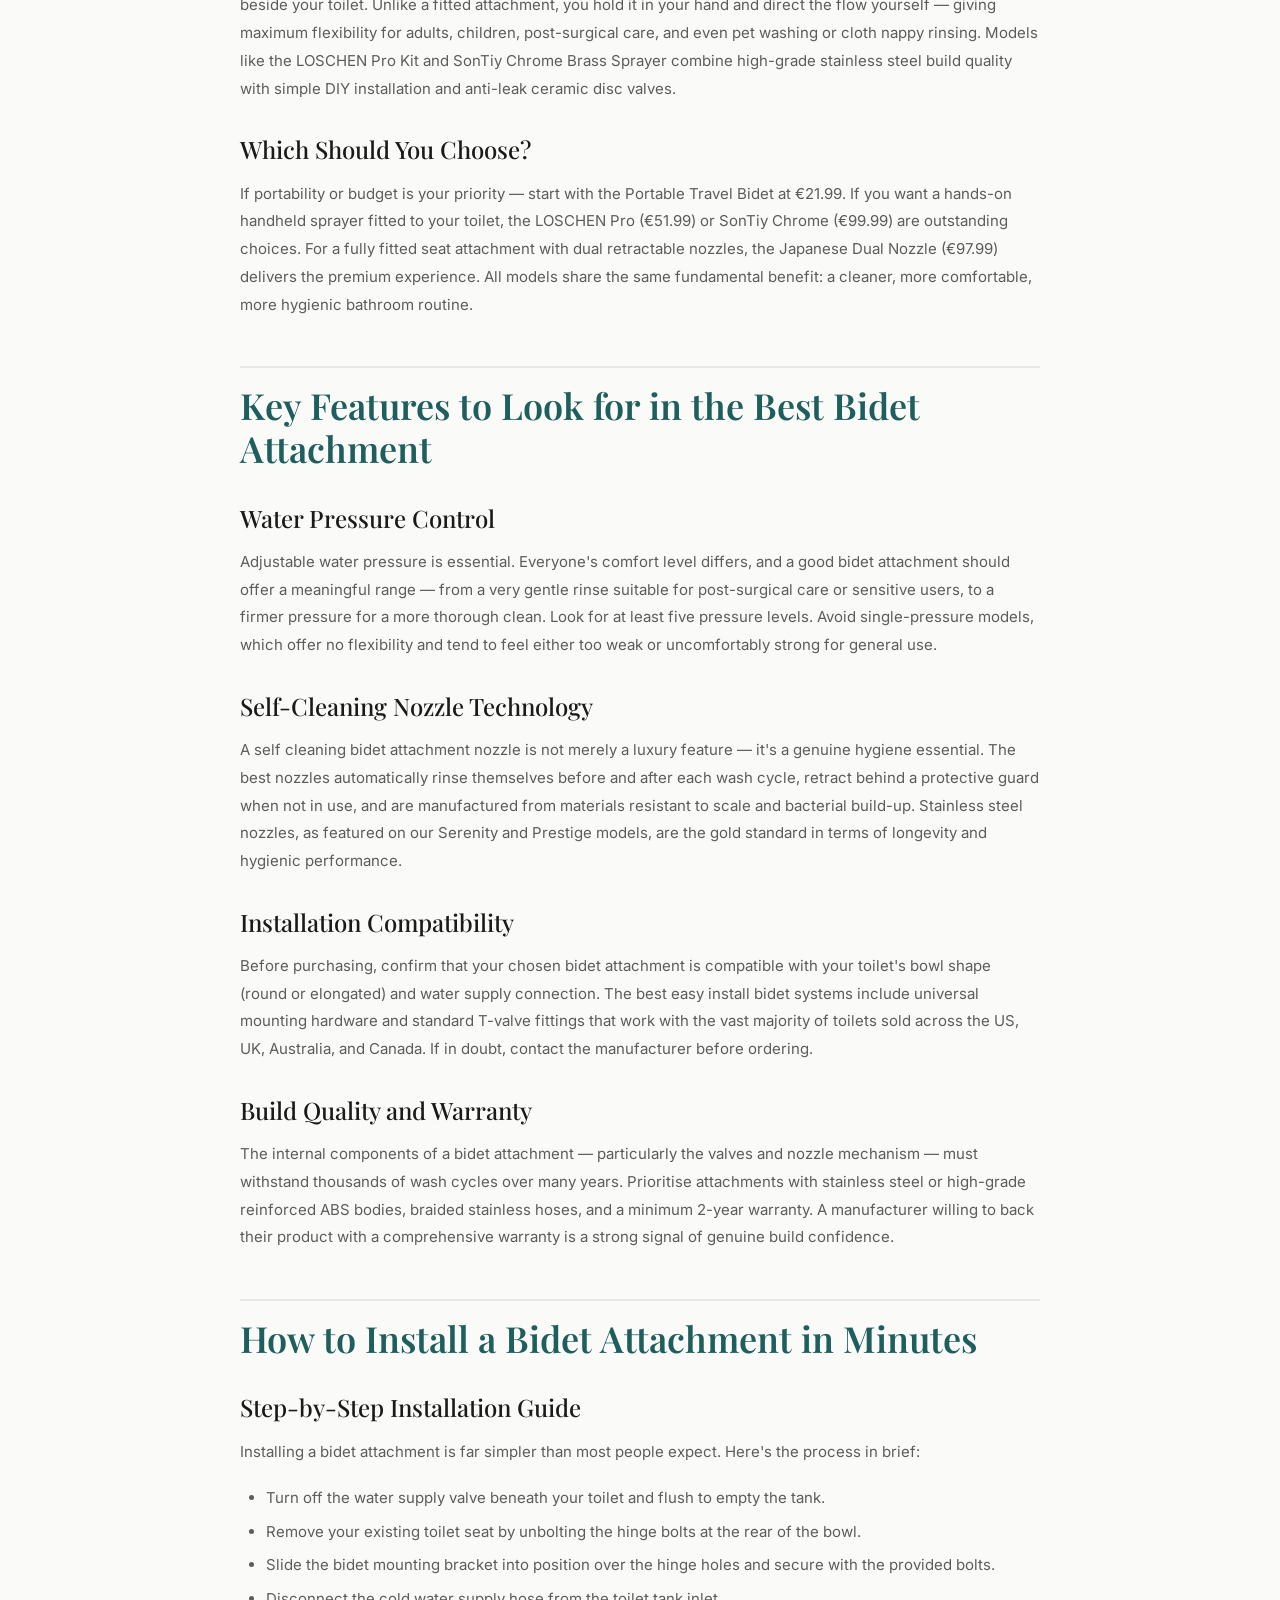
==== commit 3029b8f4: "Update index.html" ====
--- a/index.html
+++ b/index.html
@@ -71,7 +71,7 @@
           "price": "21.99",
           "priceCurrency": "EUR",
           "availability": "https://schema.org/InStock",
-          "url": "https://buy.stripe.com/test_8x26oJa8Tc7v7yS9bWd3i05"
+          "url": "https://buy.stripe.com/3cIfZj2Gr8VjcTc2Nyd3i02"
         },
         "aggregateRating": {
           "@type": "AggregateRating",
@@ -89,7 +89,7 @@
           "price": "51.99",
           "priceCurrency": "EUR",
           "availability": "https://schema.org/InStock",
-          "url": "https://buy.stripe.com/test_dRmeVfch1efD1au87Sd3i06"
+          "url": "https://buy.stripe.com/3cI00lbcXb3rf1k5ZKd3i01"
         },
         "aggregateRating": {
           "@type": "AggregateRating",
@@ -107,7 +107,7 @@
           "price": "97.99",
           "priceCurrency": "EUR",
           "availability": "https://schema.org/InStock",
-          "url": "https://buy.stripe.com/test_14AaEZdl57RfbP8fAkd3i03"
+          "url": "https://buy.stripe.com/8x29AV0yjfjH5qKgEod3i04"
         },
         "aggregateRating": {
           "@type": "AggregateRating",
@@ -379,7 +379,7 @@
             <li><span class="check-icon" aria-hidden="true"><svg width="10" height="10" viewBox="0 0 24 24" fill="none" stroke="currentColor" stroke-width="3"><polyline points="20 6 9 17 4 12"/></svg></span>2M flexible metal hose + self-adhesive wall mount included</li>
             <li><span class="check-icon" aria-hidden="true"><svg width="10" height="10" viewBox="0 0 24 24" fill="none" stroke="currentColor" stroke-width="3"><polyline points="20 6 9 17 4 12"/></svg></span>No plumber needed — easy install bidet for home or rental</li>
           </ul>
-          <a href="https://buy.stripe.com/test_00w8wR2Gr4F38CW0Fqd3i07" class="btn btn-accent btn-full">Buy Now — €55.99</a>
+          <a href="https://buy.stripe.com/8x28wR80LefD6uOgEod3i00" class="btn btn-accent btn-full">Buy Now — €55.99</a>
         </div>
       </article>
 
@@ -415,7 +415,7 @@
             <li><span class="check-icon" aria-hidden="true"><svg width="10" height="10" viewBox="0 0 24 24" fill="none" stroke="currentColor" stroke-width="3"><polyline points="20 6 9 17 4 12"/></svg></span>1.5M anti-tangle hose — ideal for personal hygiene, pet bath &amp; baby care</li>
             <li><span class="check-icon" aria-hidden="true"><svg width="10" height="10" viewBox="0 0 24 24" fill="none" stroke="currentColor" stroke-width="3"><polyline points="20 6 9 17 4 12"/></svg></span>Cleaner than toilet paper — reduce waste &amp; improve personal care</li>
           </ul>
-          <a href="https://buy.stripe.com/test_dRmeVfch1efD1au87Sd3i06" class="btn btn-accent btn-full">Buy Now — €51.99</a>
+          <a href="https://buy.stripe.com/3cI00lbcXb3rf1k5ZKd3i01" class="btn btn-accent btn-full">Buy Now — €51.99</a>
         </div>
       </article>
 
@@ -450,7 +450,7 @@
             <li><span class="check-icon" aria-hidden="true"><svg width="10" height="10" viewBox="0 0 24 24" fill="none" stroke="currentColor" stroke-width="3"><polyline points="20 6 9 17 4 12"/></svg></span>No batteries required — fill with cold or warm water &amp; squeeze</li>
             <li><span class="check-icon" aria-hidden="true"><svg width="10" height="10" viewBox="0 0 24 24" fill="none" stroke="currentColor" stroke-width="3"><polyline points="20 6 9 17 4 12"/></svg></span>Perfect eco-friendly bathroom essential for travel, hotel &amp; outdoor use</li>
           </ul>
-          <a href="https://buy.stripe.com/test_8x26oJa8Tc7v7yS9bWd3i05" class="btn btn-accent btn-full">Buy Now — €21.99</a>
+          <a href="https://buy.stripe.com/3cIfZj2Gr8VjcTc2Nyd3i02" class="btn btn-accent btn-full">Buy Now — €21.99</a>
         </div>
       </article>
 
@@ -485,7 +485,7 @@
             <li><span class="check-icon" aria-hidden="true"><svg width="10" height="10" viewBox="0 0 24 24" fill="none" stroke="currentColor" stroke-width="3"><polyline points="20 6 9 17 4 12"/></svg></span>Recommended for elderly, pregnant women, sensitive skin &amp; post-surgical care</li>
             <li><span class="check-icon" aria-hidden="true"><svg width="10" height="10" viewBox="0 0 24 24" fill="none" stroke="currentColor" stroke-width="3"><polyline points="20 6 9 17 4 12"/></svg></span>High-quality materials — durable non-electric bidet for multiple daily uses</li>
           </ul>
-          <a href="https://buy.stripe.com/test_8x29AV0yjfjH5qKgEod3i04" class="btn btn-accent btn-full">Buy Now — €44.99</a>
+          <a href="https://buy.stripe.com/14AaEZdl57RfbP8fAkd3i03" class="btn btn-accent btn-full">Buy Now — €44.99</a>
         </div>
       </article>
 
@@ -521,7 +521,7 @@
             <li><span class="check-icon" aria-hidden="true"><svg width="10" height="10" viewBox="0 0 24 24" fill="none" stroke="currentColor" stroke-width="3"><polyline points="20 6 9 17 4 12"/></svg></span>Easy install bidet — 80cm braided steel hose &amp; brass tee adapter included</li>
             <li><span class="check-icon" aria-hidden="true"><svg width="10" height="10" viewBox="0 0 24 24" fill="none" stroke="currentColor" stroke-width="3"><polyline points="20 6 9 17 4 12"/></svg></span>18-month extended warranty — our confidence in every bidet we sell</li>
           </ul>
-          <a href="https://buy.stripe.com/test_14AaEZdl57RfbP8fAkd3i03" class="btn btn-accent btn-full">Buy Now — €97.99</a>
+          <a href="https://buy.stripe.com/8x29AV0yjfjH5qKgEod3i04" class="btn btn-accent btn-full">Buy Now — €97.99</a>
         </div>
       </article>
 
@@ -556,7 +556,7 @@
             <li><span class="check-icon" aria-hidden="true"><svg width="10" height="10" viewBox="0 0 24 24" fill="none" stroke="currentColor" stroke-width="3"><polyline points="20 6 9 17 4 12"/></svg></span>Multipurpose toilet bidet sprayer — personal hygiene, pet bath &amp; cloth nappies</li>
             <li><span class="check-icon" aria-hidden="true"><svg width="10" height="10" viewBox="0 0 24 24" fill="none" stroke="currentColor" stroke-width="3"><polyline points="20 6 9 17 4 12"/></svg></span>Irish/UK fitting kit included — 5-min DIY install, no plumber needed</li>
           </ul>
-          <a href="https://buy.stripe.com/test_8x28wR80LefD6uOgEod3i00" class="btn btn-accent btn-full">Buy Now — €99.99</a>
+          <a href="https://buy.stripe.com/8x26oJa8Tc7v7yS9bWd3i05" class="btn btn-accent btn-full">Buy Now — €99.99</a>
         </div>
       </article>
 
@@ -591,7 +591,7 @@
             <li><span class="check-icon" aria-hidden="true"><svg width="10" height="10" viewBox="0 0 24 24" fill="none" stroke="currentColor" stroke-width="3"><polyline points="20 6 9 17 4 12"/></svg></span>1.5M double-buckle anti-tangle hose — universal 1/2" connector fitting</li>
             <li><span class="check-icon" aria-hidden="true"><svg width="10" height="10" viewBox="0 0 24 24" fill="none" stroke="currentColor" stroke-width="3"><polyline points="20 6 9 17 4 12"/></svg></span>Ideal for family, Muslim shower, pet care &amp; expectant mothers</li>
           </ul>
-          <a href="https://buy.stripe.com/test_3cI00lbcXb3rf1k5ZKd3i01" class="btn btn-accent btn-full">Buy Now — €73.99</a>
+          <a href="https://buy.stripe.com/dRmeVfch1efD1au87Sd3i06" class="btn btn-accent btn-full">Buy Now — €73.99</a>
         </div>
       </article>
 
@@ -626,7 +626,7 @@
             <li><span class="check-icon" aria-hidden="true"><svg width="10" height="10" viewBox="0 0 24 24" fill="none" stroke="currentColor" stroke-width="3"><polyline points="20 6 9 17 4 12"/></svg></span>Button-switch nozzle selector — easier to switch between front &amp; rear modes</li>
             <li><span class="check-icon" aria-hidden="true"><svg width="10" height="10" viewBox="0 0 24 24" fill="none" stroke="currentColor" stroke-width="3"><polyline points="20 6 9 17 4 12"/></svg></span>Braided steel hose &amp; ABS body — easy install bidet for standard 2-piece toilets</li>
           </ul>
-          <a href="https://buy.stripe.com/test_3cIfZj2Gr8VjcTc2Nyd3i02" class="btn btn-accent btn-full">Buy Now — €101.99</a>
+          <a href="https://buy.stripe.com/00w8wR2Gr4F38CW0Fqd3i07" class="btn btn-accent btn-full">Buy Now — €101.99</a>
         </div>
       </article>
 
@@ -647,18 +647,18 @@
     <div class="steps-grid">
       <div class="step fade-up">
         <div class="step-num" aria-hidden="true">1</div>
-        <h3>Remove Your Toilet Seat</h3>
-        <p>Lift off your existing toilet seat — it slides or unbolts in seconds. No tools are required for most standard toilet models.</p>
+        <h3>Unbox &amp; Check Your Kit</h3>
+        <p>Everything you need is in the box — hose, fittings, and a simple guide. Lay it all out beside your toilet. No special tools, no trips to the hardware store.</p>
       </div>
       <div class="step fade-up">
         <div class="step-num" aria-hidden="true">2</div>
-        <h3>Attach the Bidet Plate</h3>
-        <p>Slide the mounting bracket into place on the toilet bowl rim. Hand-tighten the included bolts — that's the hardest part, and it takes about three minutes.</p>
+        <h3>Connect to Your Water Supply</h3>
+        <p>Turn off the water, attach the included T-valve or diverter to your existing supply line, and connect the hose. It's a hand-tighten job — no plumber, no drilling, no mess.</p>
       </div>
       <div class="step fade-up">
         <div class="step-num" aria-hidden="true">3</div>
-        <h3>Connect the T-Valve &amp; Enjoy</h3>
-        <p>Disconnect the water supply hose, insert the included T-valve adapter, reconnect, and turn the water back on. You're done. Your bathroom hygiene upgrade starts now.</p>
+        <h3>Turn On &amp; You're Done</h3>
+        <p>Turn the water back on, check for any drips, mount your sprayer holder or fix your attachment in place — and that's it. Most people are up and running in under 15 minutes.</p>
       </div>
     </div>
   </div>
@@ -676,15 +676,13 @@
     </div>
     <div class="testimonials-grid">
       <article class="testimonial-card fade-up">
-        <div class="stars" aria-label="5 out of 5 stars">
-          ★★★★★
-        </div>
-        <p class="testimonial-text">"I was sceptical at first, but after two weeks with the Clarity I genuinely can't imagine going back to toilet paper alone. The install took me eleven minutes, the pressure control is perfect, and the self-cleaning nozzle means zero maintenance. Best home upgrade I've made in years."</p>
+        <div class="stars" aria-label="5 out of 5 stars">★★★★★</div>
+        <p class="testimonial-text">"Ordered the LOSCHEN Pro kit and had it connected in about 12 minutes. The build quality is brilliant — solid stainless steel, not a drop of leakage. I honestly can't believe I spent years using toilet paper when this exists. My whole family has made the switch."</p>
         <div class="testimonial-author">
-          <div class="author-avatar" aria-hidden="true">J</div>
+          <div class="author-avatar" aria-hidden="true">C</div>
           <div>
-            <div class="author-name">James T.</div>
-            <div class="author-location">Austin, Texas</div>
+            <div class="author-name">Ciara O'B.</div>
+            <div class="author-location">Dublin, Ireland</div>
             <div class="testimonial-verified">
               <svg width="12" height="12" viewBox="0 0 24 24" fill="currentColor" aria-hidden="true"><path d="M9 12l2 2 4-4m6 2a9 9 0 11-18 0 9 9 0 0118 0z"/></svg>
               Verified Purchase
@@ -693,14 +691,12 @@
         </div>
       </article>
       <article class="testimonial-card fade-up">
-        <div class="stars" aria-label="5 out of 5 stars">
-          ★★★★★
-        </div>
-        <p class="testimonial-text">"The Serenity is extraordinary. The heated seat on a cold morning is worth the price alone — but then you add the warm water wash and air dryer and it's a completely different bathroom experience. My toilet paper spending dropped by over $20 a month from day one."</p>
+        <div class="stars" aria-label="5 out of 5 stars">★★★★★</div>
+        <p class="testimonial-text">"Got the KMINA Ultra-Slim for my flat — fits perfectly under my existing seat and took no time at all to install. The self-cleaning nozzle is a game changer. Toilet paper use in my house has basically halved. Delivery was fast and the packaging was discreet, which I appreciated."</p>
         <div class="testimonial-author">
-          <div class="author-avatar" aria-hidden="true">S</div>
+          <div class="author-avatar" aria-hidden="true">M</div>
           <div>
-            <div class="author-name">Sarah M.</div>
+            <div class="author-name">Mark T.</div>
             <div class="author-location">London, UK</div>
             <div class="testimonial-verified">
               <svg width="12" height="12" viewBox="0 0 24 24" fill="currentColor" aria-hidden="true"><path d="M9 12l2 2 4-4m6 2a9 9 0 11-18 0 9 9 0 0118 0z"/></svg>
@@ -710,14 +706,12 @@
         </div>
       </article>
       <article class="testimonial-card fade-up">
-        <div class="stars" aria-label="5 out of 5 stars">
-          ★★★★★
-        </div>
-        <p class="testimonial-text">"I bought the Prestige for my master bathroom and it is honestly remarkable. The auto lid, the oscillating spray, the deodoriser — every morning feels like a hotel. I've since ordered the Clarity for the guest bathroom. The whole family is converted."</p>
+        <div class="stars" aria-label="5 out of 5 stars">★★★★★</div>
+        <p class="testimonial-text">"Picked up the SAMODRA dual nozzle attachment and it's exactly what I was looking for — both front and rear wash, easy pressure control, and the retractable nozzle feels very hygienic. Setup was painless. My partner was sceptical and now wants one for the guest bathroom too."</p>
         <div class="testimonial-author">
-          <div class="author-avatar" aria-hidden="true">D</div>
+          <div class="author-avatar" aria-hidden="true">S</div>
           <div>
-            <div class="author-name">David K.</div>
+            <div class="author-name">Sophie R.</div>
             <div class="author-location">Sydney, Australia</div>
             <div class="testimonial-verified">
               <svg width="12" height="12" viewBox="0 0 24 24" fill="currentColor" aria-hidden="true"><path d="M9 12l2 2 4-4m6 2a9 9 0 11-18 0 9 9 0 0118 0z"/></svg>
@@ -752,14 +746,9 @@
         <p>Not satisfied? Return your bidet attachment within 30 days for a full, no-questions-asked refund.</p>
       </div>
       <div class="trust-signal-card fade-up">
-        <svg width="40" height="40" viewBox="0 0 24 24" fill="none" stroke="currentColor" stroke-width="1.5" stroke-linecap="round" stroke-linejoin="round" aria-hidden="true"><path d="M12 22s8-4 8-10V5l-8-3-8 3v7c0 6 8 10 8 10z"/></svg>
-        <h4>2-Year Warranty</h4>
-        <p>Full parts and labour coverage for two years. If anything fails, we fix or replace it — at no cost to you.</p>
-      </div>
-      <div class="trust-signal-card fade-up">
         <svg width="40" height="40" viewBox="0 0 24 24" fill="none" stroke="currentColor" stroke-width="1.5" stroke-linecap="round" stroke-linejoin="round" aria-hidden="true"><path d="M21 15a2 2 0 0 1-2 2H7l-4 4V5a2 2 0 0 1 2-2h14a2 2 0 0 1 2 2z"/></svg>
         <h4>Real Human Support</h4>
-        <p>Our support team is available via email and phone to help you every step of the way — before and after purchase.</p>
+        <p>Have a question before or after your order? Email our support team and we'll get back to you within one business day.</p>
       </div>
     </div>
   </div>
@@ -920,14 +909,6 @@
           <span class="faq-icon" aria-hidden="true"><svg width="14" height="14" viewBox="0 0 24 24" fill="none" stroke="currentColor" stroke-width="3"><line x1="12" y1="5" x2="12" y2="19"/><line x1="5" y1="12" x2="19" y2="12"/></svg></span>
         </button>
         <div class="faq-answer" role="region"><div class="faq-answer-inner">Very little maintenance is required. The self-cleaning nozzle handles its own hygiene automatically. We recommend wiping down the exterior body with a damp cloth weekly and running a manual nozzle rinse cycle (on electric models) monthly. Avoid harsh chemical cleaners on the nozzle; mild soap and water are sufficient. The stainless steel nozzles on our Serenity and Prestige models are highly resistant to scale and mineral build-up.</div></div>
-      </div>
-
-      <div class="faq-item">
-        <button class="faq-question" aria-expanded="false">
-          <h3>Do your bidet attachments come with a warranty?</h3>
-          <span class="faq-icon" aria-hidden="true"><svg width="14" height="14" viewBox="0 0 24 24" fill="none" stroke="currentColor" stroke-width="3"><line x1="12" y1="5" x2="12" y2="19"/><line x1="5" y1="12" x2="19" y2="12"/></svg></span>
-        </button>
-        <div class="faq-answer" role="region"><div class="faq-answer-inner">Yes. Every Wipe Less Live More product comes with a comprehensive 2-year manufacturer's warranty covering parts and workmanship defects. If your unit develops a fault within that period, we will repair or replace it at no charge to you. Simply contact our support team at bumsupport@wipelesslivemore.org with your order details and we'll take care of everything.</div></div>
       </div>
 
       <div class="faq-item">
@@ -1195,9 +1176,9 @@
       <h2 id="cta-heading">Ready to Wipe Less &amp; Live More?</h2>
       <p>Join over 600 satisfied customers who have upgraded their bathrooms. Free shipping, 30-day returns, and a 2-year warranty on every order.</p>
       <div class="cta-buttons">
-        <a href="https://buy.stripe.com/test_8x26oJa8Tc7v7yS9bWd3i05" class="btn btn-ghost btn-large">Travel Bidet — €21.99</a>
-        <a href="https://buy.stripe.com/test_dRmeVfch1efD1au87Sd3i06" class="btn btn-accent btn-large">LOSCHEN Pro — €51.99 ★ Best Value</a>
-        <a href="https://buy.stripe.com/test_14AaEZdl57RfbP8fAkd3i03" class="btn btn-ghost btn-large">Dual Nozzle — €97.99</a>
+        <a href="https://buy.stripe.com/3cIfZj2Gr8VjcTc2Nyd3i02" class="btn btn-ghost btn-large">Travel Bidet — €21.99</a>
+        <a href="https://buy.stripe.com/3cI00lbcXb3rf1k5ZKd3i01" class="btn btn-accent btn-large">LOSCHEN Pro — €51.99 ★ Best Value</a>
+        <a href="https://buy.stripe.com/8x29AV0yjfjH5qKgEod3i04" class="btn btn-ghost btn-large">Dual Nozzle — €97.99</a>
       </div>
       <p class="cta-note">🔒 Secure checkout powered by Stripe &nbsp;·&nbsp; All prices in EUR &nbsp;·&nbsp; 30-day money-back guarantee</p>
     </div>
@@ -1223,10 +1204,10 @@
       <div class="footer-col">
         <h4>Products</h4>
         <ul>
-          <li><a href="https://buy.stripe.com/test_8x26oJa8Tc7v7yS9bWd3i05">Portable Travel Bidet — €21.99</a></li>
-          <li><a href="https://buy.stripe.com/test_dRmeVfch1efD1au87Sd3i06">LOSCHEN Pro Sprayer — €51.99</a></li>
-          <li><a href="https://buy.stripe.com/test_14AaEZdl57RfbP8fAkd3i03">Dual Nozzle Attachment — €97.99</a></li>
-          <li><a href="https://buy.stripe.com/test_3cIfZj2Gr8VjcTc2Nyd3i02">SAMODRA Bidet — €101.99</a></li>
+          <li><a href="https://buy.stripe.com/3cIfZj2Gr8VjcTc2Nyd3i02">Portable Travel Bidet — €21.99</a></li>
+          <li><a href="https://buy.stripe.com/3cI00lbcXb3rf1k5ZKd3i01">LOSCHEN Pro Sprayer — €51.99</a></li>
+          <li><a href="https://buy.stripe.com/8x29AV0yjfjH5qKgEod3i04">Dual Nozzle Attachment — €97.99</a></li>
+          <li><a href="https://buy.stripe.com/00w8wR2Gr4F38CW0Fqd3i07">SAMODRA Bidet — €101.99</a></li>
           <li><a href="#products">View All Products</a></li>
         </ul>
       </div>
@@ -1380,13 +1361,13 @@
   });
 </script>
 
-<!-- Google Analytics — replace GA_MEASUREMENT_ID -->
-<script async src="https://www.googletagmanager.com/gtag/js?id=GA_MEASUREMENT_ID"></script>
+<!-- Google Analytics — replace G-0L2VNDKQZF -->
+<script async src="https://www.googletagmanager.com/gtag/js?id=G-0L2VNDKQZF"></script>
 <script>
   window.dataLayer = window.dataLayer || [];
   function gtag(){ dataLayer.push(arguments); }
   gtag('js', new Date());
-  gtag('config', 'GA_MEASUREMENT_ID');
+  gtag('config', 'G-0L2VNDKQZF');
 </script>
 
 </body>
--- a/styles.css
+++ b/styles.css
@@ -172,7 +172,8 @@
   top: 0; left: 0; right: 0;
   z-index: 1001;
 }
-.flag-bar span { display: flex; align-items: center; justify-content: center; gap: 0.5rem; }
+.flag-bar span { display: flex; align-items: center; justify-content: center; gap: 0.5rem; white-space: nowrap; }
+.flag-bar-short { display: none; }
 
 /* ── Navigation ── */
 .nav {
@@ -1174,7 +1175,19 @@
   .nav-flag-label { display: none; }
   .nav-flag-img { width: 26px; height: 18px; }
   .nav-flags { gap: 0.375rem; padding-left: 0.75rem; }
-  .hero { padding: 6rem 0 4rem; min-height: auto; background-position: 80% center; }
+  .flag-bar-full  { display: none; }
+  .flag-bar-short { display: flex; }
+  .hero {
+    padding: 7rem 0 4rem;
+    min-height: auto;
+    background:
+      linear-gradient(to bottom,
+        rgba(8,40,40,0.82) 0%,
+        rgba(8,40,40,0.65) 50%,
+        rgba(8,40,40,0.75) 100%
+      ),
+      url('best-bidet-toilet-attachment.jpeg') center center / cover no-repeat;
+  }
   .hero-inner { text-align: center; max-width: 100%; }
   .hero-sub   { margin-left: auto; margin-right: auto; }
   .hero-actions { justify-content: center; }
